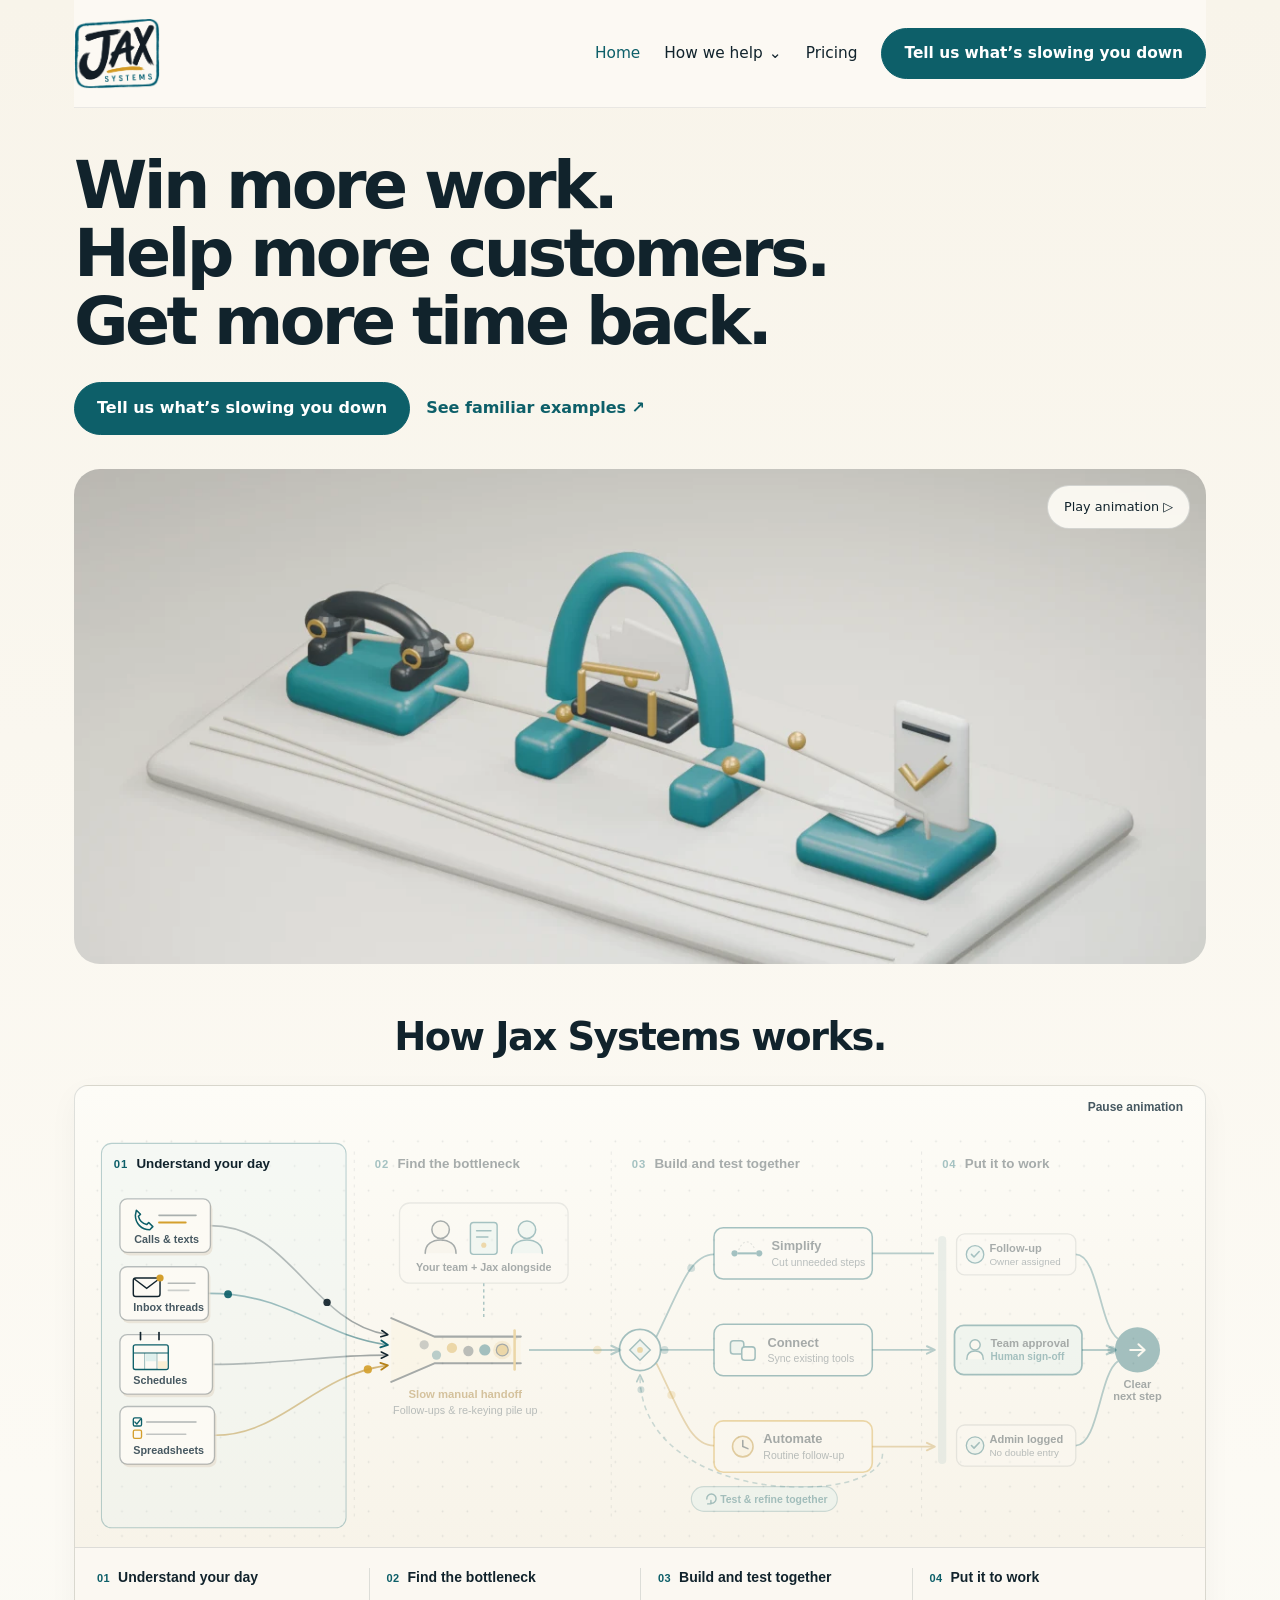
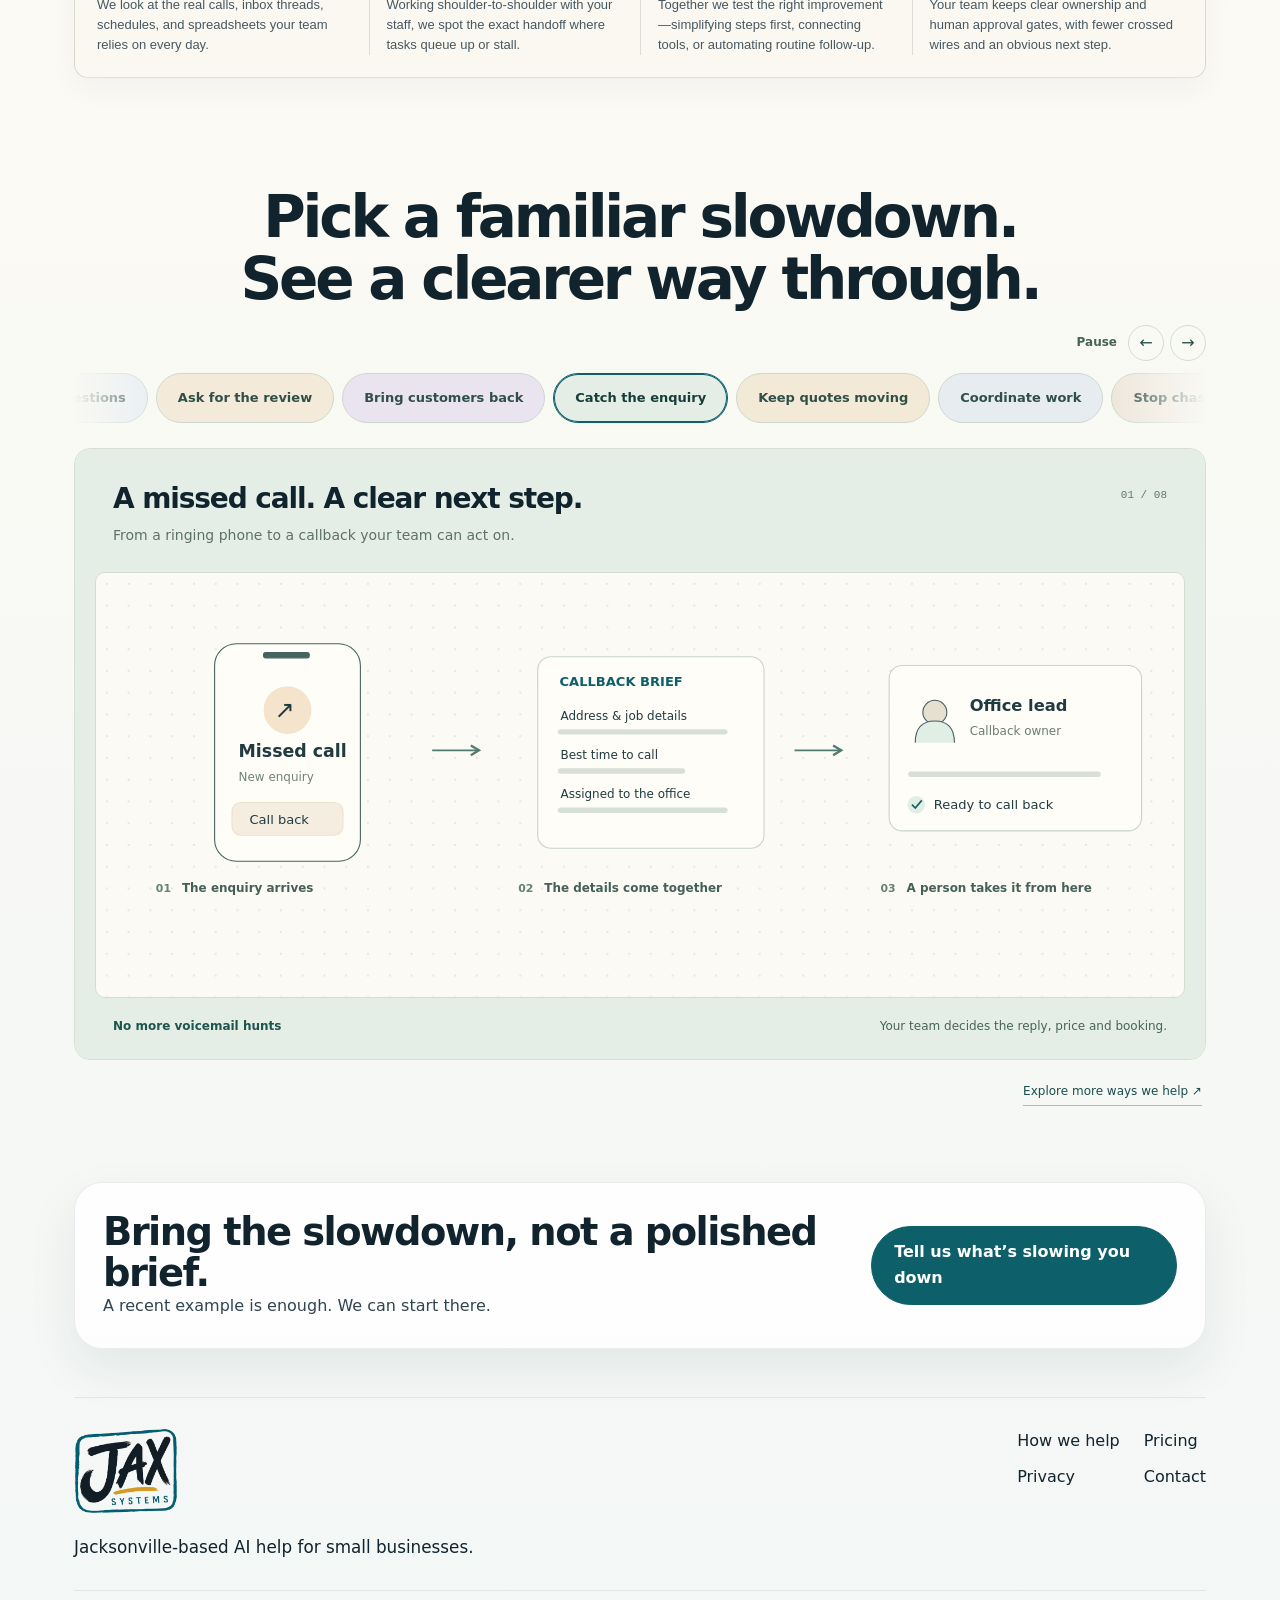
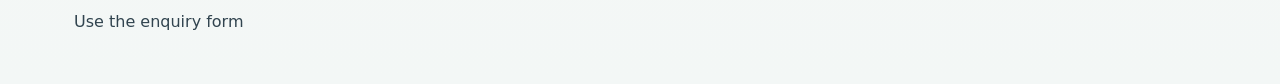
==== public/index.html @ 29cb9920 "Publish approved refinements and remove About page" ====
<!doctype html>
    <html lang="en">
    <head>
      <meta charset="utf-8">
      <meta name="viewport" content="width=device-width, initial-scale=1">
      <title>Jacksonville AI help for small businesses · Jax Systems</title>
      <meta name="description" content="Jacksonville-based AI help for small businesses. Jax Systems helps small-business owners turn missed calls, slow follow-up and repeated admin into calmer, clearer workflows.">
      <meta name="theme-color" content="#0d5f69">
      <meta name="robots" content="index,follow,max-image-preview:large">
      <link rel="canonical" href="https://jaxsystems.ai/">
      <link rel="stylesheet" href="site.css?v=9e94241748b2">
      <link rel="stylesheet" href="workshop.css?v=9fbd590884d9">
      <script src="site.js?v=b626d2a4b3db" defer></script>
      <script src="workshop.js?v=8782c092cd46" defer></script>
      <script type="application/ld+json">{
  "@context": "https://schema.org",
  "@type": "Organization",
  "name": "Jax Systems",
  "url": "https://jaxsystems.ai",
  "description": "Jacksonville-based AI help for small businesses.",
  "areaServed": [
    "Jacksonville",
    "Northeast Florida"
  ]
}</script>
      <script type="application/ld+json">{
  "@context": "https://schema.org",
  "@type": "WebSite",
  "name": "Jax Systems",
  "url": "https://jaxsystems.ai",
  "inLanguage": "en-US",
  "description": "Jacksonville-based AI help for small businesses."
}</script>
      <script type="application/ld+json">{
  "@context": "https://schema.org",
  "@type": "Service",
  "name": "AI workflow setup for small businesses",
  "provider": {
    "@type": "Organization",
    "name": "Jax Systems"
  },
  "serviceType": "Small-business AI workflow design and implementation",
  "areaServed": [
    "Jacksonville",
    "Northeast Florida"
  ],
  "audience": {
    "@type": "Audience",
    "audienceType": "Small-business owners"
  },
  "description": "Jacksonville-based AI help for small businesses, focused on clearer handoffs, faster follow-up, and useful time savings."
}</script>

          <link rel="stylesheet" href="how-we-help.css?v=1d0e1a8d6a10">
      <link rel="stylesheet" href="workflow-visual-6428c1f98a21.css">
      <script src="how-we-help.js?v=cd4df3d45bb0" defer></script>
      <script src="workflow-visual-7ba2a9654c72.js" defer></script>
</head>
    <body class="home-page">
      <a class="skip-link" href="#main">Skip to content</a>
      <div class="site-shell">
        <header class="site-header">

<a class="wordmark" href="index.html" aria-label="Jax Systems home">
  <img class="brand-logo" src="jax-local-makers.webp" alt="Jax Systems" width="746" height="620">
</a>
          <button class="menu-toggle" type="button" aria-expanded="false" aria-controls="site-nav">Menu</button>
          <nav class="site-nav" id="site-nav" aria-label="Main navigation">
            <a href="index.html" aria-current="page">Home</a>
<a data-help-link href="how-we-help.html">How we help</a>
<a href="pricing.html">Pricing</a>

<a class="pill" href="contact.html#contact-form">Tell us what’s slowing you down</a>
          </nav>
        </header>
        <main id="main">

<section class="workshop-hero">
  <div class="workshop-intro">
    <div class="hero-copy">

      <h1 aria-label="Win more work. Help more customers. Get more time back."><span>Win more work.</span> <span>Help more customers.</span> <span>Get more time back.</span></h1>
      <div class="hero-actions">
        <a class="pill" href="contact.html#contact-form">Tell us what’s slowing you down</a>
        <a class="text-link" href="#examples">See familiar examples ↗</a>
      </div>
    </div>
  </div>
  <div class="film-frame">
    <video muted loop playsinline preload="metadata" poster="poster.webp" aria-label="An illustration of an enquiry becoming an organized handoff for human review">
      <source src="hero.mp4" type="video/mp4">
    </video>
    <button class="motion-button" data-motion type="button" aria-pressed="false" aria-label="Play animation">Play animation ▷</button>
  </div>
</section>

<section class="section" aria-labelledby="workflow-heading">
<div class="stack-md section-heading"><h2 id="workflow-heading" style="text-align: center">How Jax Systems works.</h2></div>
<div class="workflow-frame" id="workflow-frame" data-paused="false">
        <div class="workflow-motion-bar">
          <button type="button" id="workflow-motion-toggle" class="workflow-motion-toggle" aria-label="Pause workflow animation" hidden>Pause animation</button>
        </div>
        <div class="diagram-viewport" id="diagram-viewport" data-phase="all">

          <!-- Accessible Textual Alternative -->
          <div class="sr-only">
            <h2>Four-phase operational workflow diagram</h2>
            <ol>
              <li>Understand your day: Calls, inbox messages, schedules, and spreadsheets feed into the handoff.</li>
              <li>Find the bottleneck: Streams converge into a visible backed-up queue while your team and Jax review the pinch point side by side.</li>
              <li>Build and test together: A branching decision selects the right practical fix—Simplify steps, Connect tools, or Automate routine follow-up—with a joint test-and-refine feedback loop.</li>
              <li>Put it to work: Clean parallel lanes with task-owner checkmarks and a human team approval gate lead to a clear next step.</li>
            </ol>
          </div>

          <!-- DESKTOP LEFT-TO-RIGHT CONNECTED WORKFLOW (viewBox 1080 x 404) -->
          <svg class="flow-svg flow-svg--desktop" id="svg-desktop" viewBox="0 0 1080 404" role="img" aria-label="Connected workflow diagram from Understand your day, to Find the bottleneck, Build and test together, and Put it to work">
            <defs>
              <pattern id="arch-grid" width="24" height="24" patternUnits="userSpaceOnUse">
                <circle cx="12" cy="12" r="0.85" fill="#11232c" fill-opacity="0.11"/>
              </pattern>
              <marker id="arrow-ink" viewBox="0 0 10 10" refX="7.5" refY="5" markerWidth="6" markerHeight="6" orient="auto">
                <path d="M 1.5 1.8 L 8.2 5 L 1.5 8.2" fill="none" stroke="#11232c" stroke-width="1.6" stroke-linecap="round" stroke-linejoin="round"/>
              </marker>
              <marker id="arrow-teal" viewBox="0 0 10 10" refX="7.5" refY="5" markerWidth="6.5" markerHeight="6.5" orient="auto">
                <path d="M 1.5 1.8 L 8.2 5 L 1.5 8.2" fill="none" stroke="#0d5f69" stroke-width="1.7" stroke-linecap="round" stroke-linejoin="round"/>
              </marker>
              <marker id="arrow-gold" viewBox="0 0 10 10" refX="7.5" refY="5" markerWidth="6.5" markerHeight="6.5" orient="auto">
                <path d="M 1.5 1.8 L 8.2 5 L 1.5 8.2" fill="none" stroke="#b68218" stroke-width="1.7" stroke-linecap="round" stroke-linejoin="round"/>
              </marker>
            </defs>

            <!-- Subtle Architectural Grid Backdrop -->
            <rect x="8" y="6" width="1064" height="392" rx="10" fill="url(#arch-grid)"/>

            <!-- Subtle Phase Column Dividers -->
            <g stroke="#11232c" stroke-opacity="0.08" stroke-width="1" stroke-dasharray="3 5">
              <line x1="262" y1="22" x2="262" y2="382"/>
              <line x1="512" y1="22" x2="512" y2="382"/>
              <line x1="814" y1="22" x2="814" y2="382"/>
            </g>

            <!-- CONNECTING PATHWAYS -->
            <!-- Inputs enter the bottleneck on four ordered, non-crossing paths. -->
            <g class="flow-connector" data-conn="1" fill="none">
              <path id="d-p1a" d="M 122 94 C 200 94, 220 188, 294 200" stroke="#11232c" stroke-opacity="0.38" stroke-width="1.6" marker-end="url(#arrow-ink)"/>
              <path id="d-p1b" d="M 120 160 C 200 160, 225 200, 294 210" stroke="#0d5f69" stroke-opacity="0.5" stroke-width="1.6" marker-end="url(#arrow-teal)"/>
              <path id="d-p1c" d="M 124 229 C 195 229, 230 220, 294 220" stroke="#11232c" stroke-opacity="0.38" stroke-width="1.6" marker-end="url(#arrow-ink)"/>
              <path id="d-p1d" d="M 126 298 C 192 298, 222 240, 294 230" stroke="#b68218" stroke-opacity="0.55" stroke-width="1.6" marker-end="url(#arrow-gold)"/>
            </g>

            <!-- Stage 2 -> 3 Bottleneck Exit to Decision Hub -->
            <g class="flow-connector" data-conn="2" fill="none">
              <path id="d-p2" d="M 432 215 L 520 215" stroke="#0d5f69" stroke-width="2" marker-end="url(#arrow-teal)"/>
            </g>

            <!-- Stage 3 Branching Paths + Iterative Test Loop -->
            <g class="flow-connector" data-conn="3" fill="none">
              <path id="d-p3a" d="M 556 202 C 578 158, 588 122, 612 122" stroke="#0d5f69" stroke-width="1.75"/>
              <path id="d-p3b" d="M 560 215 L 612 215" stroke="#0d5f69" stroke-width="1.75"/>
              <path id="d-p3c" d="M 556 228 C 578 272, 588 308, 612 308" stroke="#b68218" stroke-width="1.75"/>
              <path d="M 766 121 L 826 121 M 766 215 L 826 215" stroke="#0d5f69" stroke-width="1.75" marker-end="url(#arrow-teal)"/>
              <path d="M 766 309 L 826 309" stroke="#b68218" stroke-width="1.75" marker-end="url(#arrow-gold)"/>
              <!-- Iterative joint testing loop -->
              <path id="d-ploop" d="M 776 316 C 776 368, 540 368, 540 240" stroke="#0d5f69" stroke-opacity="0.72" stroke-width="1.5" stroke-dasharray="5 4" marker-end="url(#arrow-teal)"/>
            </g>

            <!-- Stage 4 Organized Non-Crossing Parallel Lanes to Clear Next Step -->
            <g class="flow-connector" data-conn="4" fill="none">
              <path id="d-p4a" d="M 964 122 C 986 122, 987 192, 1005 204" stroke="#0d5f69" stroke-width="1.75"/>
              <path id="d-p4b" d="M 970 215 L 1002 215" stroke="#0d5f69" stroke-width="2" marker-end="url(#arrow-teal)"/>
              <path id="d-p4c" d="M 964 308 C 986 308, 987 238, 1005 226" stroke="#0d5f69" stroke-width="1.75"/>
            </g>

            <!-- PHASE 1: UNDERSTAND YOUR DAY -->
            <g class="flow-stage" data-stage="1">
              <rect class="stage-halo" x="16" y="14" width="238" height="374" rx="10" fill="#dff0ed" fill-opacity="0.26" stroke="#0d5f69" stroke-opacity="0.28" stroke-width="1"/>
              <!-- Column Header -->
              <text x="28" y="38" font-size="11" font-weight="700" fill="#0d5f69" letter-spacing="0.08em">01</text>
              <text x="50" y="38" font-size="13" font-weight="650" fill="#11232c">Understand your day</text>

              <!-- Artifact 1: Phone / Missed Calls -->
              <g transform="translate(34, 68)">
                <rect x="2" y="3" width="88" height="52" rx="7" fill="#e7dfd0" opacity="0.7"/>
                <rect x="0" y="0" width="88" height="52" rx="7" fill="#fcfaf4" stroke="#11232c" stroke-opacity="0.28" stroke-width="1.3"/>
                <!-- Handset mark -->
                <path d="M 15 16 C 15 24, 21 30, 29 30 L 32 27 L 28 23 L 26 25 C 22 24, 19 21, 18 17 L 20 15 L 16 11 Z" fill="none" stroke="#0d5f69" stroke-width="1.5" stroke-linejoin="round"/>
                <line x1="38" y1="16" x2="74" y2="16" stroke="#11232c" stroke-opacity="0.35" stroke-width="1.6" stroke-linecap="round"/>
                <line x1="38" y1="23" x2="64" y2="23" stroke="#d49f2d" stroke-width="1.8" stroke-linecap="round"/>
                <text x="14" y="43" font-size="10.5" font-weight="600" fill="#465861">Calls &amp; texts</text>
              </g>

              <!-- Artifact 2: Mail / Inbox -->
              <g transform="translate(34, 134)">
                <rect x="2" y="3" width="86" height="52" rx="7" fill="#e7dfd0" opacity="0.7"/>
                <rect x="0" y="0" width="86" height="52" rx="7" fill="#fcfaf4" stroke="#11232c" stroke-opacity="0.28" stroke-width="1.3"/>
                <rect x="13" y="11" width="26" height="18" rx="2.5" fill="none" stroke="#11232c" stroke-width="1.4"/>
                <path d="M 14 12 L 26 21 L 38 12" fill="none" stroke="#11232c" stroke-width="1.3"/>
                <circle cx="39" cy="11" r="3.5" fill="#d49f2d"/>
                <line x1="47" y1="16" x2="73" y2="16" stroke="#11232c" stroke-opacity="0.3" stroke-width="1.5" stroke-linecap="round"/>
                <line x1="47" y1="23" x2="67" y2="23" stroke="#11232c" stroke-opacity="0.2" stroke-width="1.5" stroke-linecap="round"/>
                <text x="13" y="43" font-size="10.5" font-weight="600" fill="#465861">Inbox threads</text>
              </g>

              <!-- Artifact 3: Calendar Cells -->
              <g transform="translate(34, 200)">
                <rect x="2" y="3" width="90" height="58" rx="7" fill="#e7dfd0" opacity="0.7"/>
                <rect x="0" y="0" width="90" height="58" rx="7" fill="#fcfaf4" stroke="#11232c" stroke-opacity="0.28" stroke-width="1.3"/>
                <line x1="20" y1="-2" x2="20" y2="5" stroke="#11232c" stroke-width="1.6" stroke-linecap="round"/>
                <line x1="38" y1="-2" x2="38" y2="5" stroke="#11232c" stroke-width="1.6" stroke-linecap="round"/>
                <rect x="13" y="10" width="34" height="24" rx="2" fill="none" stroke="#0d5f69" stroke-width="1.3"/>
                <line x1="13" y1="18" x2="47" y2="18" stroke="#0d5f69" stroke-width="1"/>
                <line x1="24" y1="18" x2="24" y2="34" stroke="#0d5f69" stroke-opacity="0.4" stroke-width="1"/>
                <line x1="36" y1="18" x2="36" y2="34" stroke="#0d5f69" stroke-opacity="0.4" stroke-width="1"/>
                <rect x="25" y="19" width="10" height="7" fill="#dff0ed"/>
                <rect x="37" y="26" width="9" height="7" fill="#faefd4"/>
                <text x="13" y="48" font-size="10.5" font-weight="600" fill="#465861">Schedules</text>
              </g>

              <!-- Artifact 4: File / Checkboxes -->
              <g transform="translate(34, 270)">
                <rect x="2" y="3" width="92" height="56" rx="7" fill="#e7dfd0" opacity="0.7"/>
                <rect x="0" y="0" width="92" height="56" rx="7" fill="#fcfaf4" stroke="#11232c" stroke-opacity="0.28" stroke-width="1.3"/>
                <rect x="13" y="11" width="8" height="8" rx="1.5" fill="none" stroke="#0d5f69" stroke-width="1.3"/>
                <path d="M 14.5 15 L 16.5 17 L 20 12.5" fill="none" stroke="#0d5f69" stroke-width="1.3" stroke-linecap="round"/>
                <line x1="26" y1="15" x2="74" y2="15" stroke="#11232c" stroke-opacity="0.32" stroke-width="1.5" stroke-linecap="round"/>
                <rect x="13" y="23" width="8" height="8" rx="1.5" fill="none" stroke="#d49f2d" stroke-width="1.3"/>
                <line x1="26" y1="27" x2="64" y2="27" stroke="#11232c" stroke-opacity="0.25" stroke-width="1.5" stroke-linecap="round"/>
                <text x="13" y="46" font-size="10.5" font-weight="600" fill="#465861">Spreadsheets</text>
              </g>
            </g>

            <!-- PHASE 2: FIND THE BOTTLENECK -->
            <g class="flow-stage" data-stage="2">
              <rect class="stage-halo" x="270" y="14" width="234" height="374" rx="10" fill="#faefd4" fill-opacity="0.35" stroke="#d49f2d" stroke-opacity="0.42" stroke-width="1"/>
              <text x="282" y="38" font-size="11" font-weight="700" fill="#0d5f69" letter-spacing="0.08em">02</text>
              <text x="304" y="38" font-size="13" font-weight="650" fill="#11232c">Find the bottleneck</text>

              <!-- Collaborative Observation Vignette: Your team + Jax -->
              <g transform="translate(306, 72)">
                <rect x="0" y="0" width="164" height="78" rx="10" fill="#fcfaf4" stroke="#11232c" stroke-opacity="0.22" stroke-width="1.3"/>
                <!-- Person 1: Team member (ink) -->
                <circle cx="40" cy="26" r="8.5" fill="#f4efe4" stroke="#11232c" stroke-width="1.5"/>
                <path d="M 25 49 C 25 40, 32 36, 40 36 C 48 36, 55 40, 55 49" fill="#f4efe4" stroke="#11232c" stroke-width="1.5" stroke-linecap="round"/>
                <!-- Shared Clipboard / Map in middle -->
                <rect x="69" y="19" width="26" height="31" rx="3" fill="#dff0ed" stroke="#0d5f69" stroke-width="1.4"/>
                <line x1="75" y1="27" x2="89" y2="27" stroke="#0d5f69" stroke-width="1.4" stroke-linecap="round"/>
                <line x1="75" y1="33" x2="86" y2="33" stroke="#0d5f69" stroke-width="1.4" stroke-linecap="round"/>
                <circle cx="82" cy="41" r="2.5" fill="#d49f2d"/>
                <!-- Person 2: Jax partner (teal) -->
                <circle cx="124" cy="26" r="8.5" fill="#dff0ed" stroke="#0d5f69" stroke-width="1.5"/>
                <path d="M 109 49 C 109 40, 116 36, 124 36 C 132 36, 139 40, 139 49" fill="#dff0ed" stroke="#0d5f69" stroke-width="1.5" stroke-linecap="round"/>
                <text x="82" y="66" text-anchor="middle" font-size="10.5" font-weight="650" fill="#11232c">Your team + Jax alongside</text>
              </g>
              <!-- Sightline pointing down to the bottleneck -->
              <line x1="388" y1="150" x2="388" y2="184" stroke="#0d5f69" stroke-width="1.3" stroke-dasharray="3 3"/>

              <!-- Narrow Bottleneck Pinch Funnel + Queued Dots -->
              <g transform="translate(296, 178)">
                <path d="M 2 6 L 44 24 L 128 24 L 128 50 L 44 50 L 2 68 Z" fill="#faefd4" fill-opacity="0.78"/>
                <path d="M 2 6 L 44 24 L 128 24" fill="none" stroke="#11232c" stroke-width="2" stroke-linecap="round" stroke-linejoin="round"/>
                <path d="M 2 68 L 44 50 L 128 50" fill="none" stroke="#11232c" stroke-width="2" stroke-linecap="round" stroke-linejoin="round"/>
                <!-- Narrow Gateposts -->
                <line x1="122" y1="18" x2="122" y2="56" stroke="#d49f2d" stroke-width="2.5" stroke-linecap="round"/>
                <!-- Backed-up Queue Dots -->
                <circle cx="34" cy="32" r="4.5" fill="#11232c" fill-opacity="0.55"/>
                <circle cx="46" cy="42" r="4.5" fill="#0d5f69" fill-opacity="0.75"/>
                <circle cx="61" cy="35" r="5" fill="#d49f2d"/>
                <circle cx="77" cy="38" r="5" fill="#11232c" fill-opacity="0.75"/>
                <circle cx="93" cy="37" r="5.5" fill="#0d5f69"/>
                <circle class="bottleneck-pulse" cx="110" cy="37" r="9" fill="#d49f2d" opacity="0.35"/>
                <circle cx="110" cy="37" r="5.8" fill="#d49f2d" stroke="#11232c" stroke-width="1.2"/>
                <text x="74" y="84" text-anchor="middle" font-size="11" font-weight="650" fill="#946610">Slow manual handoff</text>
                <text x="74" y="99" text-anchor="middle" font-size="10.5" fill="#465861">Follow-ups &amp; re-keying pile up</text>
              </g>
            </g>

            <!-- PHASE 3: BUILD AND TEST TOGETHER -->
            <g class="flow-stage" data-stage="3">
              <rect class="stage-halo" x="520" y="14" width="286" height="374" rx="10" fill="#dff0ed" fill-opacity="0.28" stroke="#0d5f69" stroke-opacity="0.3" stroke-width="1"/>
              <text x="532" y="38" font-size="11" font-weight="700" fill="#0d5f69" letter-spacing="0.08em">03</text>
              <text x="554" y="38" font-size="13" font-weight="650" fill="#11232c">Build and test together</text>

              <!-- Decision Diamond Hub -->
              <g transform="translate(540, 215)">
                <circle cx="0" cy="0" r="20" fill="#fcfaf4" stroke="#0d5f69" stroke-width="1.7"/>
                <polygon points="0,-10 10,0 0,10 -10,0" fill="#dff0ed" stroke="#0d5f69" stroke-width="1.4"/>
                <circle cx="0" cy="0" r="2.8" fill="#d49f2d"/>
              </g>

              <!-- Branch 1: Simplify -->
              <g transform="translate(612, 96)">
                <rect x="0" y="0" width="154" height="50" rx="9" fill="#fcfaf4" stroke="#0d5f69" stroke-width="1.5"/>
                <!-- Icon: Direct simplified line bypassing old loop -->
                <circle cx="20" cy="25" r="3" fill="#0d5f69"/>
                <line x1="23" y1="25" x2="41" y2="25" stroke="#0d5f69" stroke-width="2"/>
                <path d="M 24 22 C 28 11, 36 11, 40 22" fill="none" stroke="#11232c" stroke-opacity="0.28" stroke-width="1.2" stroke-dasharray="2 2"/>
                <circle cx="44" cy="25" r="3" fill="#0d5f69"/>
                <text x="56" y="22" font-size="12.5" font-weight="700" fill="#11232c">Simplify</text>
                <text x="56" y="37" font-size="10.2" fill="#465861">Cut unneeded steps</text>
              </g>

              <!-- Branch 2: Connect -->
              <g transform="translate(612, 190)">
                <rect x="0" y="0" width="154" height="50" rx="9" fill="#fcfaf4" stroke="#0d5f69" stroke-width="1.5"/>
                <!-- Icon: Two linked squares -->
                <rect x="16" y="16" width="13" height="13" rx="3" fill="#dff0ed" stroke="#0d5f69" stroke-width="1.5"/>
                <rect x="27" y="22" width="13" height="13" rx="3" fill="#fcfaf4" stroke="#0d5f69" stroke-width="1.5"/>
                <text x="52" y="22" font-size="12.5" font-weight="700" fill="#11232c">Connect</text>
                <text x="52" y="37" font-size="10.2" fill="#465861">Sync existing tools</text>
              </g>

              <!-- Branch 3: Automate -->
              <g transform="translate(612, 284)">
                <rect x="0" y="0" width="154" height="50" rx="9" fill="#fcfaf4" stroke="#d49f2d" stroke-width="1.6"/>
                <!-- Icon: Scheduled clock + spark trigger -->
                <circle cx="28" cy="25" r="10" fill="#faefd4" stroke="#b68218" stroke-width="1.5"/>
                <path d="M 28 19 L 28 25 L 33 27" fill="none" stroke="#11232c" stroke-width="1.5" stroke-linecap="round"/>
                <text x="48" y="22" font-size="12.5" font-weight="700" fill="#11232c">Automate</text>
                <text x="48" y="37" font-size="10.2" fill="#465861">Routine follow-up</text>
              </g>

              <!-- Joint Testing Loop Badge -->
              <g transform="translate(590, 348)">
                <rect x="0" y="0" width="142" height="24" rx="12" fill="#dff0ed" stroke="#0d5f69" stroke-opacity="0.5" stroke-width="1.1"/>
                <path d="M 15 12 A 4.5 4.5 0 1 1 19 16.2" fill="none" stroke="#0d5f69" stroke-width="1.4" stroke-linecap="round"/>
                <polyline points="19,13.5 19,16.8 15.8,16.8" fill="none" stroke="#0d5f69" stroke-width="1.3" stroke-linecap="round" stroke-linejoin="round"/>
                <text x="28" y="15.5" font-size="10.2" font-weight="650" fill="#0d5f69">Test &amp; refine together</text>
              </g>
            </g>

            <!-- PHASE 4: PUT IT TO WORK -->
            <g class="flow-stage" data-stage="4">
              <rect class="stage-halo" x="822" y="14" width="244" height="374" rx="10" fill="#dff0ed" fill-opacity="0.3" stroke="#0d5f69" stroke-opacity="0.32" stroke-width="1"/>
              <text x="834" y="38" font-size="11" font-weight="700" fill="#0d5f69" letter-spacing="0.08em">04</text>
              <text x="856" y="38" font-size="13" font-weight="650" fill="#11232c">Put it to work</text>

              <!-- Clean Alignment Manifold Bar -->
              <rect x="830" y="104" width="8" height="222" rx="4" fill="#0d5f69" fill-opacity="0.2"/>

              <!-- Top Clean Lane: Task Owner Checkmark -->
              <g transform="translate(848, 102)">
                <rect x="0" y="0" width="116" height="40" rx="8" fill="#fcfaf4" stroke="#11232c" stroke-opacity="0.24" stroke-width="1.3"/>
                <circle cx="18" cy="20" r="8.5" fill="#dff0ed" stroke="#0d5f69" stroke-width="1.3"/>
                <path d="M 14.5 20 L 17 22.5 L 22 17.2" fill="none" stroke="#0d5f69" stroke-width="1.5" stroke-linecap="round" stroke-linejoin="round"/>
                <text x="32" y="18" font-size="10.8" font-weight="650" fill="#11232c">Follow-up</text>
                <text x="32" y="30" font-size="9.6" fill="#465861">Owner assigned</text>
              </g>

              <!-- Center Clean Lane: Human Approval Gate -->
              <g transform="translate(846, 191)">
                <rect x="0" y="0" width="124" height="48" rx="9" fill="#dff0ed" stroke="#0d5f69" stroke-width="1.7"/>
                <!-- Person + check badge -->
                <circle cx="20" cy="19" r="5" fill="#fcfaf4" stroke="#0d5f69" stroke-width="1.4"/>
                <path d="M 12 33 C 12 27.5, 15.5 25, 20 25 C 24.5 25, 28 27.5, 28 33" fill="#fcfaf4" stroke="#0d5f69" stroke-width="1.4" stroke-linecap="round"/>
                <text x="35" y="21" font-size="11" font-weight="700" fill="#11232c">Team approval</text>
                <text x="35" y="34" font-size="9.8" font-weight="550" fill="#0d5f69">Human sign-off</text>
              </g>

              <!-- Bottom Clean Lane: Admin Checkmark -->
              <g transform="translate(848, 288)">
                <rect x="0" y="0" width="116" height="40" rx="8" fill="#fcfaf4" stroke="#11232c" stroke-opacity="0.24" stroke-width="1.3"/>
                <circle cx="18" cy="20" r="8.5" fill="#dff0ed" stroke="#0d5f69" stroke-width="1.3"/>
                <path d="M 14.5 20 L 17 22.5 L 22 17.2" fill="none" stroke="#0d5f69" stroke-width="1.5" stroke-linecap="round" stroke-linejoin="round"/>
                <text x="32" y="18" font-size="10.8" font-weight="650" fill="#11232c">Admin logged</text>
                <text x="32" y="30" font-size="9.6" fill="#465861">No double entry</text>
              </g>

              <!-- Clear Next Step Terminal Node -->
              <g transform="translate(1024, 215)">
                <circle cx="0" cy="0" r="22" fill="#0d5f69"/>
                <path d="M -7 0 L 6 0 M 1 -5.5 L 7 0 L 1 5.5" fill="none" stroke="#fcfaf4" stroke-width="2" stroke-linecap="round" stroke-linejoin="round"/>
                <text x="0" y="37" text-anchor="middle" font-size="10.8" font-weight="700" fill="#11232c">Clear</text>
                <text x="0" y="49" text-anchor="middle" font-size="10.8" font-weight="700" fill="#11232c">next step</text>
              </g>
            </g>

            <!-- Animated Signal Dots Layer (driven smoothly in JS along SVG paths) -->
            <g id="desktop-signals" pointer-events="none">
              <circle data-track="d-p1a" data-stage-ref="1" data-offset="0.12" r="3.6" fill="#11232c"/>
              <circle data-track="d-p1b" data-stage-ref="1" data-offset="0.55" r="3.8" fill="#0d5f69"/>
              <circle data-track="d-p1d" data-stage-ref="1" data-offset="0.34" r="4" fill="#d49f2d"/>
              <circle data-track="d-p2" data-stage-ref="2" data-offset="0.2" r="4.2" fill="#d49f2d"/>
              <circle data-track="d-p3a" data-stage-ref="3" data-offset="0.18" r="3.8" fill="#0d5f69"/>
              <circle data-track="d-p3b" data-stage-ref="3" data-offset="0.52" r="3.8" fill="#0d5f69"/>
              <circle data-track="d-p3c" data-stage-ref="3" data-offset="0.78" r="4" fill="#d49f2d"/>
              <circle data-track="d-ploop" data-stage-ref="3" data-offset="0.4" r="3.4" fill="#0d5f69"/>
              <circle data-track="d-p4b" data-stage-ref="4" data-offset="0.35" r="4.2" fill="#0d5f69"/>
            </g>
          </svg>

          <!-- MOBILE TOP-TO-BOTTOM REFLOWED WORKFLOW (viewBox 344 x 760) -->
          <svg class="flow-svg flow-svg--mobile" id="svg-mobile" viewBox="0 0 344 760" role="img" aria-label="Vertical connected workflow from Understand your day, Find the bottleneck, Build and test together, to Put it to work">
            <defs>
              <pattern id="arch-grid-m" width="22" height="22" patternUnits="userSpaceOnUse">
                <circle cx="11" cy="11" r="0.85" fill="#11232c" fill-opacity="0.1"/>
              </pattern>
              <marker id="m-arrow-teal" viewBox="0 0 10 10" refX="7.5" refY="5" markerWidth="6" markerHeight="6" orient="auto">
                <path d="M 1.5 1.8 L 8.2 5 L 1.5 8.2" fill="none" stroke="#0d5f69" stroke-width="1.7" stroke-linecap="round" stroke-linejoin="round"/>
              </marker>
              <marker id="m-arrow-gold" viewBox="0 0 10 10" refX="7.5" refY="5" markerWidth="6" markerHeight="6" orient="auto">
                <path d="M 1.5 1.8 L 8.2 5 L 1.5 8.2" fill="none" stroke="#b68218" stroke-width="1.7" stroke-linecap="round" stroke-linejoin="round"/>
              </marker>
            </defs>

            <rect x="4" y="4" width="336" height="752" rx="10" fill="url(#arch-grid-m)"/>

            <!-- Mobile Connectors -->
            <g class="flow-connector" data-conn="1" fill="none">
              <path id="m-p1a" d="M 54 122 C 54 148, 140 155, 172 165" stroke="#11232c" stroke-opacity="0.38" stroke-width="1.5"/>
              <path id="m-p1b" d="M 134 122 C 134 148, 155 150, 172 165" stroke="#0d5f69" stroke-opacity="0.5" stroke-width="1.5"/>
              <path id="m-p1c" d="M 212 122 C 212 148, 189 150, 172 165" stroke="#11232c" stroke-opacity="0.38" stroke-width="1.5"/>
              <path id="m-p1d" d="M 290 122 C 290 148, 204 155, 172 165" stroke="#b68218" stroke-opacity="0.55" stroke-width="1.5"/>
              <path d="M 172 165 L 172 204" stroke="#0d5f69" stroke-opacity="0.6" stroke-width="1.6"/>
            </g>
            <g class="flow-connector" data-conn="2" fill="none">
              <path id="m-p2" d="M 172 326 L 172 342 C 172 352, 220 342, 220 356 L 220 381 C 220 391, 204 396, 187 396" stroke="#0d5f69" stroke-width="2" marker-end="url(#m-arrow-teal)"/>
            </g>
            <g class="flow-connector" data-conn="3" fill="none">
              <path id="m-p3a" d="M 158 398 C 110 398, 62 414, 62 444" stroke="#0d5f69" stroke-width="1.6"/>
              <path id="m-p3b" d="M 172 412 L 172 444" stroke="#0d5f69" stroke-width="1.6"/>
              <path id="m-p3c" d="M 186 398 C 234 398, 282 414, 282 444" stroke="#b68218" stroke-width="1.6"/>
              <path d="M 62 508 L 62 550 M 62 586 L 62 594" stroke="#0d5f69" stroke-width="1.6"/>
              <path d="M 172 508 L 172 513 C 172 518, 110 510, 110 517 L 110 548 C 110 555, 172 552, 172 562 L 172 590" stroke="#0d5f69" stroke-width="1.6"/>
              <path d="M 282 508 L 282 594" stroke="#b68218" stroke-width="1.6"/>
              <path id="m-ploop" d="M 296 516 C 330 516, 330 392, 192 392" stroke="#0d5f69" stroke-opacity="0.7" stroke-width="1.4" stroke-dasharray="4 4" marker-end="url(#m-arrow-teal)"/>
            </g>
            <g class="flow-connector" data-conn="4" fill="none">
              <path id="m-p4a" d="M 62 638 C 62 676, 148 676, 166 700" stroke="#0d5f69" stroke-width="1.6"/>
              <path id="m-p4b" d="M 172 648 L 172 696" stroke="#0d5f69" stroke-width="1.9" marker-end="url(#m-arrow-teal)"/>
              <path id="m-p4c" d="M 282 638 C 282 676, 196 676, 178 700" stroke="#0d5f69" stroke-width="1.6"/>
            </g>

            <!-- Mobile Stage 1 -->
            <g class="flow-stage" data-stage="1">
              <rect class="stage-halo" x="10" y="12" width="324" height="154" rx="9" fill="#dff0ed" fill-opacity="0.28" stroke="#0d5f69" stroke-opacity="0.3"/>
              <text x="20" y="32" font-size="11" font-weight="700" fill="#0d5f69">01</text>
              <text x="40" y="32" font-size="13" font-weight="650" fill="#11232c">Understand your day</text>
              <!-- 4 mini marks -->
              <g transform="translate(18, 52)">
                <rect width="72" height="68" rx="7" fill="#fcfaf4" stroke="#11232c" stroke-opacity="0.26" stroke-width="1.2"/>
                <path d="M 27 18 C 27 26, 33 32, 41 32 L 44 29 L 40 25 L 38 27 C 34 26, 31 23, 30 19 L 32 17 L 28 13 Z" fill="none" stroke="#0d5f69" stroke-width="1.5"/>
                <text x="36" y="54" text-anchor="middle" font-size="10.5" font-weight="600" fill="#465861">Calls</text>
              </g>
              <g transform="translate(98, 52)">
                <rect width="72" height="68" rx="7" fill="#fcfaf4" stroke="#11232c" stroke-opacity="0.26" stroke-width="1.2"/>
                <rect x="22" y="16" width="28" height="19" rx="2.5" fill="none" stroke="#11232c" stroke-width="1.4"/>
                <path d="M 23 17 L 36 27 L 49 17" fill="none" stroke="#11232c" stroke-width="1.3"/>
                <circle cx="50" cy="16" r="3.5" fill="#d49f2d"/>
                <text x="36" y="54" text-anchor="middle" font-size="10.5" font-weight="600" fill="#465861">Inbox</text>
              </g>
              <g transform="translate(176, 52)">
                <rect width="72" height="68" rx="7" fill="#fcfaf4" stroke="#11232c" stroke-opacity="0.26" stroke-width="1.2"/>
                <rect x="21" y="15" width="30" height="21" rx="2" fill="none" stroke="#0d5f69" stroke-width="1.4"/>
                <line x1="21" y1="22" x2="51" y2="22" stroke="#0d5f69" stroke-width="1.1"/>
                <rect x="32" y="24" width="8" height="6" fill="#dff0ed"/>
                <text x="36" y="54" text-anchor="middle" font-size="10.5" font-weight="600" fill="#465861">Calendar</text>
              </g>
              <g transform="translate(254, 52)">
                <rect width="72" height="68" rx="7" fill="#fcfaf4" stroke="#11232c" stroke-opacity="0.26" stroke-width="1.2"/>
                <rect x="22" y="15" width="8" height="8" rx="1.5" fill="none" stroke="#0d5f69" stroke-width="1.3"/>
                <line x1="34" y1="19" x2="52" y2="19" stroke="#11232c" stroke-opacity="0.35" stroke-width="1.5"/>
                <rect x="22" y="27" width="8" height="8" rx="1.5" fill="none" stroke="#d49f2d" stroke-width="1.3"/>
                <line x1="34" y1="31" x2="48" y2="31" stroke="#11232c" stroke-opacity="0.3" stroke-width="1.5"/>
                <text x="36" y="54" text-anchor="middle" font-size="10.5" font-weight="600" fill="#465861">Sheets</text>
              </g>
            </g>

            <!-- Mobile Stage 2 -->
            <g class="flow-stage" data-stage="2">
              <rect class="stage-halo" x="10" y="178" width="324" height="164" rx="9" fill="#faefd4" fill-opacity="0.36" stroke="#d49f2d" stroke-opacity="0.42"/>
              <text x="20" y="198" font-size="11" font-weight="700" fill="#0d5f69">02</text>
              <text x="40" y="198" font-size="13" font-weight="650" fill="#11232c">Find the bottleneck</text>
              <!-- Funnel pinch -->
              <path d="M 134 210 L 154 236 L 154 316 L 190 316 L 190 236 L 210 210 Z" fill="#faefd4" fill-opacity="0.85"/>
              <path d="M 134 210 L 154 236 L 154 316" fill="none" stroke="#11232c" stroke-width="1.9" stroke-linecap="round"/>
              <path d="M 210 210 L 190 236 L 190 316" fill="none" stroke="#11232c" stroke-width="1.9" stroke-linecap="round"/>
              <line x1="148" y1="312" x2="196" y2="312" stroke="#d49f2d" stroke-width="2.4" stroke-linecap="round"/>
              <!-- Queued dots -->
              <circle cx="167" cy="246" r="4.5" fill="#11232c" fill-opacity="0.65"/>
              <circle cx="177" cy="260" r="4.8" fill="#0d5f69"/>
              <circle cx="169" cy="276" r="5" fill="#d49f2d"/>
              <circle cx="174" cy="292" r="5.2" fill="#0d5f69"/>
              <circle cx="172" cy="306" r="5.5" fill="#d49f2d" stroke="#11232c" stroke-width="1.2"/>
              <!-- Left Callout: Team + Jax -->
              <g transform="translate(18, 232)">
                <rect width="116" height="66" rx="8" fill="#fcfaf4" stroke="#11232c" stroke-opacity="0.24" stroke-width="1.2"/>
                <circle cx="36" cy="22" r="7" fill="#f4efe4" stroke="#11232c" stroke-width="1.4"/>
                <path d="M 24 40 C 24 33, 29 30, 36 30 C 43 30, 48 33, 48 40" fill="#f4efe4" stroke="#11232c" stroke-width="1.4"/>
                <circle cx="80" cy="22" r="7" fill="#dff0ed" stroke="#0d5f69" stroke-width="1.4"/>
                <path d="M 68 40 C 68 33, 73 30, 80 30 C 87 30, 92 33, 92 40" fill="#dff0ed" stroke="#0d5f69" stroke-width="1.4"/>
                <text x="58" y="56" text-anchor="middle" font-size="9.8" font-weight="650" fill="#11232c">Team + Jax</text>
              </g>
              <text x="264" y="268" text-anchor="middle" font-size="10.5" font-weight="650" fill="#946610">Handoff</text>
              <text x="264" y="282" text-anchor="middle" font-size="10.5" font-weight="650" fill="#946610">backlog</text>
            </g>

            <!-- Mobile Stage 3 -->
            <g class="flow-stage" data-stage="3">
              <rect class="stage-halo" x="10" y="352" width="324" height="198" rx="9" fill="#dff0ed" fill-opacity="0.28" stroke="#0d5f69" stroke-opacity="0.3"/>
              <text x="20" y="372" font-size="11" font-weight="700" fill="#0d5f69">03</text>
              <text x="40" y="372" font-size="13" font-weight="650" fill="#11232c">Build and test together</text>
              <circle cx="172" cy="396" r="15" fill="#fcfaf4" stroke="#0d5f69" stroke-width="1.6"/>
              <polygon points="172,388 180,396 172,404 164,396" fill="#dff0ed" stroke="#0d5f69" stroke-width="1.3"/>
              <!-- 3 Branch Pills -->
              <g transform="translate(16, 444)">
                <rect width="92" height="64" rx="8" fill="#fcfaf4" stroke="#0d5f69" stroke-width="1.4"/>
                <line x1="28" y1="22" x2="64" y2="22" stroke="#0d5f69" stroke-width="2"/>
                <circle cx="28" cy="22" r="3" fill="#0d5f69"/>
                <circle cx="64" cy="22" r="3" fill="#0d5f69"/>
                <text x="46" y="43" text-anchor="middle" font-size="11.5" font-weight="700" fill="#11232c">Simplify</text>
                <text x="46" y="56" text-anchor="middle" font-size="9.5" fill="#465861">Fewer steps</text>
              </g>
              <g transform="translate(126, 444)">
                <rect width="92" height="64" rx="8" fill="#fcfaf4" stroke="#0d5f69" stroke-width="1.4"/>
                <rect x="33" y="13" width="12" height="12" rx="2.5" fill="#dff0ed" stroke="#0d5f69" stroke-width="1.4"/>
                <rect x="43" y="18" width="12" height="12" rx="2.5" fill="#fcfaf4" stroke="#0d5f69" stroke-width="1.4"/>
                <text x="46" y="43" text-anchor="middle" font-size="11.5" font-weight="700" fill="#11232c">Connect</text>
                <text x="46" y="56" text-anchor="middle" font-size="9.5" fill="#465861">Sync tools</text>
              </g>
              <g transform="translate(236, 444)">
                <rect width="92" height="64" rx="8" fill="#fcfaf4" stroke="#d49f2d" stroke-width="1.5"/>
                <circle cx="46" cy="21" r="8.5" fill="#faefd4" stroke="#b68218" stroke-width="1.4"/>
                <path d="M 46 16 L 46 21 L 50 23" fill="none" stroke="#11232c" stroke-width="1.3"/>
                <text x="46" y="43" text-anchor="middle" font-size="11.5" font-weight="700" fill="#11232c">Automate</text>
                <text x="46" y="56" text-anchor="middle" font-size="9.5" fill="#465861">Follow-ups</text>
              </g>
              <rect x="112" y="520" width="120" height="22" rx="11" fill="#dff0ed" stroke="#0d5f69" stroke-opacity="0.45"/>
              <text x="172" y="534.5" text-anchor="middle" font-size="10" font-weight="650" fill="#0d5f69">↻ Test &amp; refine</text>
            </g>

            <!-- Mobile Stage 4 -->
            <g class="flow-stage" data-stage="4">
              <rect class="stage-halo" x="10" y="560" width="324" height="188" rx="9" fill="#dff0ed" fill-opacity="0.3" stroke="#0d5f69" stroke-opacity="0.3"/>
              <text x="20" y="580" font-size="11" font-weight="700" fill="#0d5f69">04</text>
              <text x="40" y="580" font-size="13" font-weight="650" fill="#11232c">Put it to work</text>

              <g transform="translate(16, 594)">
                <rect width="92" height="44" rx="8" fill="#fcfaf4" stroke="#11232c" stroke-opacity="0.24" stroke-width="1.2"/>
                <text x="46" y="20" text-anchor="middle" font-size="10.5" font-weight="650" fill="#0d5f69">✓ Follow-up</text>
                <text x="46" y="34" text-anchor="middle" font-size="9.5" fill="#465861">Owner clear</text>
              </g>
              <g transform="translate(118, 590)">
                <rect width="108" height="54" rx="9" fill="#dff0ed" stroke="#0d5f69" stroke-width="1.6"/>
                <text x="54" y="23" text-anchor="middle" font-size="11" font-weight="700" fill="#11232c">Team approval</text>
                <text x="54" y="38" text-anchor="middle" font-size="9.8" font-weight="600" fill="#0d5f69">Human sign-off</text>
              </g>
              <g transform="translate(236, 594)">
                <rect width="92" height="44" rx="8" fill="#fcfaf4" stroke="#11232c" stroke-opacity="0.24" stroke-width="1.2"/>
                <text x="46" y="20" text-anchor="middle" font-size="10.5" font-weight="650" fill="#0d5f69">✓ Admin</text>
                <text x="46" y="34" text-anchor="middle" font-size="9.5" fill="#465861">Logged once</text>
              </g>

              <g transform="translate(106, 700)">
                <rect width="132" height="36" rx="18" fill="#0d5f69"/>
                <text x="66" y="22.5" text-anchor="middle" font-size="11.5" font-weight="700" fill="#fcfaf4">Clear next step →</text>
              </g>
            </g>

            <!-- Mobile Animated Signals -->
            <g id="mobile-signals" pointer-events="none">
              <circle data-track="m-p1b" data-stage-ref="1" data-offset="0.25" r="3.5" fill="#0d5f69"/>
              <circle data-track="m-p1d" data-stage-ref="1" data-offset="0.65" r="3.8" fill="#d49f2d"/>
              <circle data-track="m-p2" data-stage-ref="2" data-offset="0.3" r="4" fill="#d49f2d"/>
              <circle data-track="m-p3a" data-stage-ref="3" data-offset="0.2" r="3.6" fill="#0d5f69"/>
              <circle data-track="m-p3c" data-stage-ref="3" data-offset="0.6" r="3.8" fill="#d49f2d"/>
              <circle data-track="m-p4b" data-stage-ref="4" data-offset="0.4" r="4" fill="#0d5f69"/>
            </g>
          </svg>
        </div>

        <ol class="workflow-descriptions" aria-label="How we work">
          <li class="workflow-description">
            <h3><span>01</span> Understand your day</h3>
            <p>We look at the real calls, inbox threads, schedules, and spreadsheets your team relies on every day.</p>
          </li>
          <li class="workflow-description">
            <h3><span>02</span> Find the bottleneck</h3>
            <p>Working shoulder-to-shoulder with your staff, we spot the exact handoff where tasks queue up or stall.</p>
          </li>
          <li class="workflow-description">
            <h3><span>03</span> Build and test together</h3>
            <p>Together we test the right improvement—simplifying steps first, connecting tools, or automating routine follow-up.</p>
          </li>
          <li class="workflow-description">
            <h3><span>04</span> Put it to work</h3>
            <p>Your team keeps clear ownership and human approval gates, with fewer crossed wires and an obvious next step.</p>
          </li>
        </ol>
      </div>
</section>

<section class="section use-case-gallery" id="examples"><h2 class="gallery-title">Pick a familiar slowdown.<br>See a clearer way through.</h2><div class="navrow"><div class="tabs" role="tablist" aria-label="Browse workflow examples"><button type="button" class="tab is-current" role="tab" id="tab-0" aria-controls="case-0" aria-selected="true" tabindex="0">Catch the enquiry</button><button type="button" class="tab" role="tab" id="tab-1" aria-controls="case-1" aria-selected="false" tabindex="-1">Keep quotes moving</button><button type="button" class="tab" role="tab" id="tab-2" aria-controls="case-2" aria-selected="false" tabindex="-1">Coordinate work</button><button type="button" class="tab" role="tab" id="tab-3" aria-controls="case-3" aria-selected="false" tabindex="-1">Stop chasing paperwork</button><button type="button" class="tab" role="tab" id="tab-4" aria-controls="case-4" aria-selected="false" tabindex="-1">Get paid faster</button><button type="button" class="tab" role="tab" id="tab-5" aria-controls="case-5" aria-selected="false" tabindex="-1">Answer repeat questions</button><button type="button" class="tab" role="tab" id="tab-6" aria-controls="case-6" aria-selected="false" tabindex="-1">Ask for the review</button><button type="button" class="tab" role="tab" id="tab-7" aria-controls="case-7" aria-selected="false" tabindex="-1">Bring customers back</button></div><div class="arrows"><button id="cycle-toggle" class="cycle-toggle" type="button" aria-label="Pause automatic cycling">Pause</button><button type="button" id="prev" class="arrow" aria-label="Previous workflow">←</button><button type="button" id="next" class="arrow" aria-label="Next workflow">→</button></div></div><div class="track" tabindex="0" aria-label="Workflow examples. Swipe horizontally to browse"><article class="panel is-active" role="tabpanel" id="case-0" aria-labelledby="tab-0" style="--accent:#e4eee7"><div class="panelhead"><div><h3>A missed call. A clear next step.</h3><p>From a ringing phone to a callback your team can act on.</p></div><span class="casecount">01 / 08</span></div><div class="drawing"><svg class="diagram desktop" role="img" aria-label="A missed call. A clear next step. The enquiry arrives → The details come together → A person takes it from here" viewBox="0 0 1000 390"><defs><marker id="a0False" markerWidth="8" markerHeight="8" refX="6" refY="4" orient="auto"><path d="M1 1l5 3-5 3" fill="none" stroke="#527b71" stroke-width="1.4"/></marker><pattern id="grid0False" width="20" height="20" patternUnits="userSpaceOnUse"><circle cx="10" cy="10" r=".8" fill="#bed0c4" opacity=".6"/></pattern></defs><rect width="1000" height="390" fill="url(#grid0False)"/><path d="M309 163h43" fill="none" stroke="#527b71" stroke-width="1.5" marker-end="url(#a0False)"/><g transform="translate(45,65)"><rect x="64" y="0" width="134" height="200" rx="20" fill="#fffdf8" stroke="#45635f"/><rect x="109" y="8" width="42" height="5" rx="2" fill="#45635f" stroke="#45635f"/><circle cx="131" cy="61" r="22" fill="#f4e4cc"/><text x="119" y="68" font-size="22" fill="#203b40" font-weight="500">↗</text><text x="86" y="104" font-size="16" fill="#203b40" font-weight="650">Missed call</text><text x="86" y="126" font-size="11" fill="#71817c" font-weight="500">New enquiry</text><rect x="80" y="146" width="102" height="30" rx="8" fill="#f5ede0" stroke="#ede1cf"/><text x="96" y="166" font-size="12" fill="#203b40" font-weight="500">Call back</text><text x="10" y="228" font-size="10" fill="#648275" font-weight="700">01</text><text x="34" y="228" font-size="11" fill="#466059" font-weight="600">The enquiry arrives</text></g><path d="M642 163h43" fill="none" stroke="#527b71" stroke-width="1.5" marker-end="url(#a0False)"/><g transform="translate(378,65)"><rect x="28" y="12" width="208" height="176" rx="12" fill="#fffdf8" stroke="#c8d4ce"/><text x="48" y="39" font-size="12" fill="#0d5f69" font-weight="650">CALLBACK BRIEF</text><text x="49" y="70" font-size="11" fill="#203b40" font-weight="500">Address &amp; job details</text><path d="M49 81h151" stroke="#d7dfd7" stroke-width="5" stroke-linecap="round"/><text x="49" y="106" font-size="11" fill="#203b40" font-weight="500">Best time to call</text><path d="M49 117h112" stroke="#d7dfd7" stroke-width="5" stroke-linecap="round"/><text x="49" y="142" font-size="11" fill="#203b40" font-weight="500">Assigned to the office</text><path d="M49 153h151" stroke="#d7dfd7" stroke-width="5" stroke-linecap="round"/><text x="10" y="228" font-size="10" fill="#648275" font-weight="700">02</text><text x="34" y="228" font-size="11" fill="#466059" font-weight="600">The details come together</text></g><g transform="translate(711,65)"><rect x="18" y="20" width="232" height="152" rx="12" fill="#fffdf8" stroke="#c8d4ce"/><circle cx="60" cy="63" r="11" fill="#e7e0d0" stroke="#425e60"/><path d="M42 91q0-20 18-20t18 20" fill="#e0eee6" stroke="#425e60"/><text x="92" y="62" font-size="15" fill="#203b40" font-weight="650">Office lead</text><text x="92" y="84" font-size="11" fill="#6b7d74" font-weight="500">Callback owner</text><path d="M38 120h172" stroke="#d7dfd7" stroke-width="5" stroke-linecap="round"/><circle cx="43" cy="148" r="8" fill="#e0eee6"/><path d="M39 148l3 3 6-7" fill="none" stroke="#16635f" stroke-width="1.6"/><text x="59" y="152" font-size="12" fill="#203b40" font-weight="500">Ready to call back</text><text x="10" y="228" font-size="10" fill="#648275" font-weight="700">03</text><text x="34" y="228" font-size="11" fill="#466059" font-weight="600">A person takes it from here</text></g></svg><svg class="diagram mobile" role="img" aria-label="A missed call. A clear next step. The enquiry arrives → The details come together → A person takes it from here" viewBox="0 0 360 830"><defs><marker id="a0True" markerWidth="8" markerHeight="8" refX="6" refY="4" orient="auto"><path d="M1 1l5 3-5 3" fill="none" stroke="#527b71" stroke-width="1.4"/></marker><pattern id="grid0True" width="20" height="20" patternUnits="userSpaceOnUse"><circle cx="10" cy="10" r=".8" fill="#bed0c4" opacity=".6"/></pattern></defs><rect width="360" height="830" fill="url(#grid0True)"/><path d="M180 285v20" fill="none" stroke="#527b71" stroke-width="1.5" marker-end="url(#a0True)"/><g transform="translate(48,45)"><rect x="64" y="0" width="134" height="200" rx="20" fill="#fffdf8" stroke="#45635f"/><rect x="109" y="8" width="42" height="5" rx="2" fill="#45635f" stroke="#45635f"/><circle cx="131" cy="61" r="22" fill="#f4e4cc"/><text x="119" y="68" font-size="22" fill="#203b40" font-weight="500">↗</text><text x="86" y="104" font-size="16" fill="#203b40" font-weight="650">Missed call</text><text x="86" y="126" font-size="11" fill="#71817c" font-weight="500">New enquiry</text><rect x="80" y="146" width="102" height="30" rx="8" fill="#f5ede0" stroke="#ede1cf"/><text x="96" y="166" font-size="12" fill="#203b40" font-weight="500">Call back</text><text x="10" y="228" font-size="10" fill="#648275" font-weight="700">01</text><text x="34" y="228" font-size="11" fill="#466059" font-weight="600">The enquiry arrives</text></g><path d="M180 552v20" fill="none" stroke="#527b71" stroke-width="1.5" marker-end="url(#a0True)"/><g transform="translate(48,312)"><rect x="28" y="12" width="208" height="176" rx="12" fill="#fffdf8" stroke="#c8d4ce"/><text x="48" y="39" font-size="12" fill="#0d5f69" font-weight="650">CALLBACK BRIEF</text><text x="49" y="70" font-size="11" fill="#203b40" font-weight="500">Address &amp; job details</text><path d="M49 81h151" stroke="#d7dfd7" stroke-width="5" stroke-linecap="round"/><text x="49" y="106" font-size="11" fill="#203b40" font-weight="500">Best time to call</text><path d="M49 117h112" stroke="#d7dfd7" stroke-width="5" stroke-linecap="round"/><text x="49" y="142" font-size="11" fill="#203b40" font-weight="500">Assigned to the office</text><path d="M49 153h151" stroke="#d7dfd7" stroke-width="5" stroke-linecap="round"/><text x="10" y="228" font-size="10" fill="#648275" font-weight="700">02</text><text x="34" y="228" font-size="11" fill="#466059" font-weight="600">The details come together</text></g><g transform="translate(48,579)"><rect x="18" y="20" width="232" height="152" rx="12" fill="#fffdf8" stroke="#c8d4ce"/><circle cx="60" cy="63" r="11" fill="#e7e0d0" stroke="#425e60"/><path d="M42 91q0-20 18-20t18 20" fill="#e0eee6" stroke="#425e60"/><text x="92" y="62" font-size="15" fill="#203b40" font-weight="650">Office lead</text><text x="92" y="84" font-size="11" fill="#6b7d74" font-weight="500">Callback owner</text><path d="M38 120h172" stroke="#d7dfd7" stroke-width="5" stroke-linecap="round"/><circle cx="43" cy="148" r="8" fill="#e0eee6"/><path d="M39 148l3 3 6-7" fill="none" stroke="#16635f" stroke-width="1.6"/><text x="59" y="152" font-size="12" fill="#203b40" font-weight="500">Ready to call back</text><text x="10" y="228" font-size="10" fill="#648275" font-weight="700">03</text><text x="34" y="228" font-size="11" fill="#466059" font-weight="600">A person takes it from here</text></g></svg></div><div class="foot"><span>No more voicemail hunts</span><span>Your team decides the reply, price and booking.</span></div></article><article class="panel" inert role="tabpanel" id="case-1" aria-labelledby="tab-1" style="--accent:#f2ead7"><div class="panelhead"><div><h3>Follow up. Without the chasing.</h3><p>A quote stays visible until the customer responds.</p></div><span class="casecount">02 / 08</span></div><div class="drawing"><svg class="diagram desktop" role="img" aria-label="Follow up. Without the chasing. Quote sent → A gentle follow-up → The conversation stays human" viewBox="0 0 1000 390"><defs><marker id="a1False" markerWidth="8" markerHeight="8" refX="6" refY="4" orient="auto"><path d="M1 1l5 3-5 3" fill="none" stroke="#527b71" stroke-width="1.4"/></marker><pattern id="grid1False" width="20" height="20" patternUnits="userSpaceOnUse"><circle cx="10" cy="10" r=".8" fill="#bed0c4" opacity=".6"/></pattern></defs><rect width="1000" height="390" fill="url(#grid1False)"/><path d="M309 163h43" fill="none" stroke="#527b71" stroke-width="1.5" marker-end="url(#a1False)"/><g transform="translate(45,65)"><rect x="28" y="12" width="208" height="176" rx="12" fill="#fffdf8" stroke="#c8d4ce"/><text x="48" y="39" font-size="12" fill="#0d5f69" font-weight="650">ESTIMATE #1042</text><text x="49" y="70" font-size="11" fill="#203b40" font-weight="500">Scope of work</text><path d="M49 81h151" stroke="#d7dfd7" stroke-width="5" stroke-linecap="round"/><text x="49" y="106" font-size="11" fill="#203b40" font-weight="500">Quote sent · awaiting reply</text><path d="M49 117h112" stroke="#d7dfd7" stroke-width="5" stroke-linecap="round"/><text x="49" y="142" font-size="11" fill="#203b40" font-weight="500">Customer contact</text><path d="M49 153h151" stroke="#d7dfd7" stroke-width="5" stroke-linecap="round"/><text x="10" y="228" font-size="10" fill="#648275" font-weight="700">01</text><text x="34" y="228" font-size="11" fill="#466059" font-weight="600">Quote sent</text></g><path d="M642 163h43" fill="none" stroke="#527b71" stroke-width="1.5" marker-end="url(#a1False)"/><g transform="translate(378,65)"><rect x="25" y="20" width="214" height="150" rx="12" fill="#fffdf8" stroke="#c8d4ce"/><circle cx="70" cy="73" r="25" fill="#f5e6c9" stroke="#c2a163"/><path d="M70 57v17l11 7" fill="none" stroke="#77643b" stroke-width="2"/><text x="111" y="70" font-size="14" fill="#203b40" font-weight="650">Still waiting?</text><text x="111" y="90" font-size="11" fill="#203b40" font-weight="500">Check for a reply</text><rect x="43" y="119" width="178" height="30" rx="7" fill="#f4ead4" stroke="#e7d7b5"/><text x="57" y="139" font-size="12" fill="#203b40" font-weight="500">Queue a follow-up</text><text x="10" y="228" font-size="10" fill="#648275" font-weight="700">02</text><text x="34" y="228" font-size="11" fill="#466059" font-weight="600">A gentle follow-up</text></g><g transform="translate(711,65)"><rect x="20" y="5" width="232" height="80" rx="12" fill="#fffdf8" stroke="#c8d4ce"/><text x="39" y="32" font-size="13" fill="#0d5f69" font-weight="650">Customer replied</text><text x="39" y="56" font-size="11" fill="#203b40" font-weight="500">“Can we talk about timing?”</text><rect x="20" y="110" width="232" height="70" rx="12" fill="#e5eee6" stroke="#bbcfbf"/><circle cx="43" cy="145" r="8" fill="#e0eee6"/><path d="M39 145l3 3 6-7" fill="none" stroke="#16635f" stroke-width="1.6"/><text x="60" y="149" font-size="13" fill="#0d5f69" font-weight="650">Reminders stop</text><text x="10" y="228" font-size="10" fill="#648275" font-weight="700">03</text><text x="34" y="228" font-size="11" fill="#466059" font-weight="600">The conversation stays human</text></g></svg><svg class="diagram mobile" role="img" aria-label="Follow up. Without the chasing. Quote sent → A gentle follow-up → The conversation stays human" viewBox="0 0 360 830"><defs><marker id="a1True" markerWidth="8" markerHeight="8" refX="6" refY="4" orient="auto"><path d="M1 1l5 3-5 3" fill="none" stroke="#527b71" stroke-width="1.4"/></marker><pattern id="grid1True" width="20" height="20" patternUnits="userSpaceOnUse"><circle cx="10" cy="10" r=".8" fill="#bed0c4" opacity=".6"/></pattern></defs><rect width="360" height="830" fill="url(#grid1True)"/><path d="M180 285v20" fill="none" stroke="#527b71" stroke-width="1.5" marker-end="url(#a1True)"/><g transform="translate(48,45)"><rect x="28" y="12" width="208" height="176" rx="12" fill="#fffdf8" stroke="#c8d4ce"/><text x="48" y="39" font-size="12" fill="#0d5f69" font-weight="650">ESTIMATE #1042</text><text x="49" y="70" font-size="11" fill="#203b40" font-weight="500">Scope of work</text><path d="M49 81h151" stroke="#d7dfd7" stroke-width="5" stroke-linecap="round"/><text x="49" y="106" font-size="11" fill="#203b40" font-weight="500">Quote sent · awaiting reply</text><path d="M49 117h112" stroke="#d7dfd7" stroke-width="5" stroke-linecap="round"/><text x="49" y="142" font-size="11" fill="#203b40" font-weight="500">Customer contact</text><path d="M49 153h151" stroke="#d7dfd7" stroke-width="5" stroke-linecap="round"/><text x="10" y="228" font-size="10" fill="#648275" font-weight="700">01</text><text x="34" y="228" font-size="11" fill="#466059" font-weight="600">Quote sent</text></g><path d="M180 552v20" fill="none" stroke="#527b71" stroke-width="1.5" marker-end="url(#a1True)"/><g transform="translate(48,312)"><rect x="25" y="20" width="214" height="150" rx="12" fill="#fffdf8" stroke="#c8d4ce"/><circle cx="70" cy="73" r="25" fill="#f5e6c9" stroke="#c2a163"/><path d="M70 57v17l11 7" fill="none" stroke="#77643b" stroke-width="2"/><text x="111" y="70" font-size="14" fill="#203b40" font-weight="650">Still waiting?</text><text x="111" y="90" font-size="11" fill="#203b40" font-weight="500">Check for a reply</text><rect x="43" y="119" width="178" height="30" rx="7" fill="#f4ead4" stroke="#e7d7b5"/><text x="57" y="139" font-size="12" fill="#203b40" font-weight="500">Queue a follow-up</text><text x="10" y="228" font-size="10" fill="#648275" font-weight="700">02</text><text x="34" y="228" font-size="11" fill="#466059" font-weight="600">A gentle follow-up</text></g><g transform="translate(48,579)"><rect x="20" y="5" width="232" height="80" rx="12" fill="#fffdf8" stroke="#c8d4ce"/><text x="39" y="32" font-size="13" fill="#0d5f69" font-weight="650">Customer replied</text><text x="39" y="56" font-size="11" fill="#203b40" font-weight="500">“Can we talk about timing?”</text><rect x="20" y="110" width="232" height="70" rx="12" fill="#e5eee6" stroke="#bbcfbf"/><circle cx="43" cy="145" r="8" fill="#e0eee6"/><path d="M39 145l3 3 6-7" fill="none" stroke="#16635f" stroke-width="1.6"/><text x="60" y="149" font-size="13" fill="#0d5f69" font-weight="650">Reminders stop</text><text x="10" y="228" font-size="10" fill="#648275" font-weight="700">03</text><text x="34" y="228" font-size="11" fill="#466059" font-weight="600">The conversation stays human</text></g></svg></div><div class="foot"><span>A reply, not another reminder</span><span>Replies stop the reminders. Your team handles the conversation.</span></div></article><article class="panel" inert role="tabpanel" id="case-2" aria-labelledby="tab-2" style="--accent:#e6ecef"><div class="panelhead"><div><h3>The right details. Before the visit.</h3><p>Bring schedules, job notes and people into the same handoff.</p></div><span class="casecount">03 / 08</span></div><div class="drawing"><svg class="diagram desktop" role="img" aria-label="The right details. Before the visit. Details are scattered → One shared plan → The team is ready" viewBox="0 0 1000 390"><defs><marker id="a2False" markerWidth="8" markerHeight="8" refX="6" refY="4" orient="auto"><path d="M1 1l5 3-5 3" fill="none" stroke="#527b71" stroke-width="1.4"/></marker><pattern id="grid2False" width="20" height="20" patternUnits="userSpaceOnUse"><circle cx="10" cy="10" r=".8" fill="#bed0c4" opacity=".6"/></pattern></defs><rect width="1000" height="390" fill="url(#grid2False)"/><path d="M309 163h43" fill="none" stroke="#527b71" stroke-width="1.5" marker-end="url(#a2False)"/><g transform="translate(45,65)"><rect x="10" y="14" width="218" height="75" rx="12" fill="#fffdf8" stroke="#c8d4ce"/><text x="29" y="42" font-size="13" fill="#203b40" font-weight="650">Job notes</text><path d="M29 63h148" stroke="#d7dfd7" stroke-width="5" stroke-linecap="round"/><rect x="43" y="109" width="208" height="72" rx="12" fill="#e9edf1" stroke="#c7d1da"/><text x="62" y="137" font-size="12" fill="#203b40" font-weight="500">Access &amp; arrival time</text><text x="62" y="160" font-size="11" fill="#203b40" font-weight="500">Side gate · after 9 am</text><text x="10" y="228" font-size="10" fill="#648275" font-weight="700">01</text><text x="34" y="228" font-size="11" fill="#466059" font-weight="600">Details are scattered</text></g><path d="M642 163h43" fill="none" stroke="#527b71" stroke-width="1.5" marker-end="url(#a2False)"/><g transform="translate(378,65)"><rect x="28" y="12" width="208" height="176" rx="12" fill="#fffdf8" stroke="#c8d4ce"/><text x="48" y="39" font-size="12" fill="#0d5f69" font-weight="650">SHARED SCHEDULE</text><path d="M28 52h208" stroke="#c8d4ce"/><rect x="43" y="68" width="27" height="24" rx="4" fill="#f4f3e9" stroke="#f4f3e9"/><rect x="43" y="100" width="27" height="24" rx="4" fill="#f4f3e9" stroke="#f4f3e9"/><rect x="43" y="132" width="27" height="24" rx="4" fill="#f4f3e9" stroke="#f4f3e9"/><rect x="79" y="68" width="27" height="24" rx="4" fill="#f4f3e9" stroke="#f4f3e9"/><rect x="79" y="100" width="27" height="24" rx="4" fill="#f4f3e9" stroke="#f4f3e9"/><rect x="79" y="132" width="27" height="24" rx="4" fill="#f4f3e9" stroke="#f4f3e9"/><rect x="115" y="68" width="27" height="24" rx="4" fill="#f4f3e9" stroke="#f4f3e9"/><rect x="115" y="100" width="27" height="24" rx="4" fill="#e0eee6" stroke="#f4f3e9"/><rect x="115" y="132" width="27" height="24" rx="4" fill="#f4f3e9" stroke="#f4f3e9"/><rect x="151" y="68" width="27" height="24" rx="4" fill="#f4f3e9" stroke="#f4f3e9"/><rect x="151" y="100" width="27" height="24" rx="4" fill="#f4f3e9" stroke="#f4f3e9"/><rect x="151" y="132" width="27" height="24" rx="4" fill="#f4f3e9" stroke="#f4f3e9"/><rect x="187" y="68" width="27" height="24" rx="4" fill="#f4f3e9" stroke="#f4f3e9"/><rect x="187" y="100" width="27" height="24" rx="4" fill="#f4f3e9" stroke="#f4f3e9"/><rect x="187" y="132" width="27" height="24" rx="4" fill="#f4f3e9" stroke="#f4f3e9"/><text x="120" y="118" font-size="15" fill="#0d5f69" font-weight="700">✓</text><rect x="108" y="158" width="111" height="22" rx="6" fill="#0d5f69" stroke="#0d5f69"/><text x="120" y="173" font-size="10" fill="#fff" font-weight="500">Visit confirmed</text><text x="10" y="228" font-size="10" fill="#648275" font-weight="700">02</text><text x="34" y="228" font-size="11" fill="#466059" font-weight="600">One shared plan</text></g><g transform="translate(711,65)"><rect x="20" y="15" width="228" height="165" rx="12" fill="#fffdf8" stroke="#c8d4ce"/><circle cx="66" cy="60" r="11" fill="#e7e0d0" stroke="#425e60"/><path d="M48 88q0-20 18-20t18 20" fill="#e0eee6" stroke="#425e60"/><text x="98" y="58" font-size="14" fill="#203b40" font-weight="650">Assigned crew</text><text x="98" y="80" font-size="11" fill="#203b40" font-weight="500">Confirmed visit</text><circle cx="44" cy="121" r="8" fill="#e0eee6"/><path d="M40 121l3 3 6-7" fill="none" stroke="#16635f" stroke-width="1.6"/><text x="60" y="125" font-size="12" fill="#203b40" font-weight="500">Job brief</text><circle cx="44" cy="151" r="8" fill="#e0eee6"/><path d="M40 151l3 3 6-7" fill="none" stroke="#16635f" stroke-width="1.6"/><text x="60" y="155" font-size="12" fill="#203b40" font-weight="500">Access instructions</text><text x="10" y="228" font-size="10" fill="#648275" font-weight="700">03</text><text x="34" y="228" font-size="11" fill="#466059" font-weight="600">The team is ready</text></g></svg><svg class="diagram mobile" role="img" aria-label="The right details. Before the visit. Details are scattered → One shared plan → The team is ready" viewBox="0 0 360 830"><defs><marker id="a2True" markerWidth="8" markerHeight="8" refX="6" refY="4" orient="auto"><path d="M1 1l5 3-5 3" fill="none" stroke="#527b71" stroke-width="1.4"/></marker><pattern id="grid2True" width="20" height="20" patternUnits="userSpaceOnUse"><circle cx="10" cy="10" r=".8" fill="#bed0c4" opacity=".6"/></pattern></defs><rect width="360" height="830" fill="url(#grid2True)"/><path d="M180 285v20" fill="none" stroke="#527b71" stroke-width="1.5" marker-end="url(#a2True)"/><g transform="translate(48,45)"><rect x="10" y="14" width="218" height="75" rx="12" fill="#fffdf8" stroke="#c8d4ce"/><text x="29" y="42" font-size="13" fill="#203b40" font-weight="650">Job notes</text><path d="M29 63h148" stroke="#d7dfd7" stroke-width="5" stroke-linecap="round"/><rect x="43" y="109" width="208" height="72" rx="12" fill="#e9edf1" stroke="#c7d1da"/><text x="62" y="137" font-size="12" fill="#203b40" font-weight="500">Access &amp; arrival time</text><text x="62" y="160" font-size="11" fill="#203b40" font-weight="500">Side gate · after 9 am</text><text x="10" y="228" font-size="10" fill="#648275" font-weight="700">01</text><text x="34" y="228" font-size="11" fill="#466059" font-weight="600">Details are scattered</text></g><path d="M180 552v20" fill="none" stroke="#527b71" stroke-width="1.5" marker-end="url(#a2True)"/><g transform="translate(48,312)"><rect x="28" y="12" width="208" height="176" rx="12" fill="#fffdf8" stroke="#c8d4ce"/><text x="48" y="39" font-size="12" fill="#0d5f69" font-weight="650">SHARED SCHEDULE</text><path d="M28 52h208" stroke="#c8d4ce"/><rect x="43" y="68" width="27" height="24" rx="4" fill="#f4f3e9" stroke="#f4f3e9"/><rect x="43" y="100" width="27" height="24" rx="4" fill="#f4f3e9" stroke="#f4f3e9"/><rect x="43" y="132" width="27" height="24" rx="4" fill="#f4f3e9" stroke="#f4f3e9"/><rect x="79" y="68" width="27" height="24" rx="4" fill="#f4f3e9" stroke="#f4f3e9"/><rect x="79" y="100" width="27" height="24" rx="4" fill="#f4f3e9" stroke="#f4f3e9"/><rect x="79" y="132" width="27" height="24" rx="4" fill="#f4f3e9" stroke="#f4f3e9"/><rect x="115" y="68" width="27" height="24" rx="4" fill="#f4f3e9" stroke="#f4f3e9"/><rect x="115" y="100" width="27" height="24" rx="4" fill="#e0eee6" stroke="#f4f3e9"/><rect x="115" y="132" width="27" height="24" rx="4" fill="#f4f3e9" stroke="#f4f3e9"/><rect x="151" y="68" width="27" height="24" rx="4" fill="#f4f3e9" stroke="#f4f3e9"/><rect x="151" y="100" width="27" height="24" rx="4" fill="#f4f3e9" stroke="#f4f3e9"/><rect x="151" y="132" width="27" height="24" rx="4" fill="#f4f3e9" stroke="#f4f3e9"/><rect x="187" y="68" width="27" height="24" rx="4" fill="#f4f3e9" stroke="#f4f3e9"/><rect x="187" y="100" width="27" height="24" rx="4" fill="#f4f3e9" stroke="#f4f3e9"/><rect x="187" y="132" width="27" height="24" rx="4" fill="#f4f3e9" stroke="#f4f3e9"/><text x="120" y="118" font-size="15" fill="#0d5f69" font-weight="700">✓</text><rect x="108" y="158" width="111" height="22" rx="6" fill="#0d5f69" stroke="#0d5f69"/><text x="120" y="173" font-size="10" fill="#fff" font-weight="500">Visit confirmed</text><text x="10" y="228" font-size="10" fill="#648275" font-weight="700">02</text><text x="34" y="228" font-size="11" fill="#466059" font-weight="600">One shared plan</text></g><g transform="translate(48,579)"><rect x="20" y="15" width="228" height="165" rx="12" fill="#fffdf8" stroke="#c8d4ce"/><circle cx="66" cy="60" r="11" fill="#e7e0d0" stroke="#425e60"/><path d="M48 88q0-20 18-20t18 20" fill="#e0eee6" stroke="#425e60"/><text x="98" y="58" font-size="14" fill="#203b40" font-weight="650">Assigned crew</text><text x="98" y="80" font-size="11" fill="#203b40" font-weight="500">Confirmed visit</text><circle cx="44" cy="121" r="8" fill="#e0eee6"/><path d="M40 121l3 3 6-7" fill="none" stroke="#16635f" stroke-width="1.6"/><text x="60" y="125" font-size="12" fill="#203b40" font-weight="500">Job brief</text><circle cx="44" cy="151" r="8" fill="#e0eee6"/><path d="M40 151l3 3 6-7" fill="none" stroke="#16635f" stroke-width="1.6"/><text x="60" y="155" font-size="12" fill="#203b40" font-weight="500">Access instructions</text><text x="10" y="228" font-size="10" fill="#648275" font-weight="700">03</text><text x="34" y="228" font-size="11" fill="#466059" font-weight="600">The team is ready</text></g></svg></div><div class="foot"><span>Fewer crossed wires</span><span>Your team confirms timing, access and who is going.</span></div></article><article class="panel" inert role="tabpanel" id="case-3" aria-labelledby="tab-3" style="--accent:#eee7dc"><div class="panelhead"><div><h3>The right paperwork. Without the chase.</h3><p>See what is missing, send a focused reminder, and keep the pack together.</p></div><span class="casecount">04 / 08</span></div><div class="drawing"><svg class="diagram desktop" role="img" aria-label="The right paperwork. Without the chase. The paperwork is incomplete → Chase only what’s missing → A complete paperwork pack" viewBox="0 0 1000 390"><defs><marker id="a3False" markerWidth="8" markerHeight="8" refX="6" refY="4" orient="auto"><path d="M1 1l5 3-5 3" fill="none" stroke="#527b71" stroke-width="1.4"/></marker><pattern id="grid3False" width="20" height="20" patternUnits="userSpaceOnUse"><circle cx="10" cy="10" r=".8" fill="#bed0c4" opacity=".6"/></pattern></defs><rect width="1000" height="390" fill="url(#grid3False)"/><path d="M309 163h43" fill="none" stroke="#527b71" stroke-width="1.5" marker-end="url(#a3False)"/><g transform="translate(45,65)"><rect x="28" y="12" width="208" height="176" rx="12" fill="#fffdf8" stroke="#c8d4ce"/><text x="48" y="39" font-size="12" fill="#0d5f69" font-weight="650">PAPERWORK CHECKLIST</text><text x="49" y="70" font-size="11" fill="#203b40" font-weight="500">✓ Signed form</text><path d="M49 81h151" stroke="#d7dfd7" stroke-width="5" stroke-linecap="round"/><text x="49" y="106" font-size="11" fill="#203b40" font-weight="500">○ Insurance certificate missing</text><path d="M49 117h112" stroke="#d7dfd7" stroke-width="5" stroke-linecap="round"/><text x="49" y="142" font-size="11" fill="#203b40" font-weight="500">✓ Reference received</text><path d="M49 153h151" stroke="#d7dfd7" stroke-width="5" stroke-linecap="round"/><text x="10" y="228" font-size="10" fill="#648275" font-weight="700">01</text><text x="34" y="228" font-size="11" fill="#466059" font-weight="600">The paperwork is incomplete</text></g><path d="M642 163h43" fill="none" stroke="#527b71" stroke-width="1.5" marker-end="url(#a3False)"/><g transform="translate(378,65)"><rect x="20" y="20" width="230" height="151" rx="12" fill="#fffdf8" stroke="#c8d4ce"/><text x="41" y="50" font-size="14" fill="#203b40" font-weight="650">One missing item</text><rect x="39" y="68" width="192" height="65" rx="8" fill="#f4ead4" stroke="#e7d7b5"/><text x="55" y="93" font-size="13" fill="#203b40" font-weight="500">Insurance certificate</text><text x="55" y="115" font-size="11" fill="#88703d" font-weight="500">Reminder prepared</text><text x="41" y="155" font-size="10" fill="#203b40" font-weight="500">Send through your approved tools</text><text x="10" y="228" font-size="10" fill="#648275" font-weight="700">02</text><text x="34" y="228" font-size="11" fill="#466059" font-weight="600">Chase only what’s missing</text></g><g transform="translate(711,65)"><rect x="27" y="24" width="205" height="155" rx="12" fill="#efe4c9" stroke="#dbcba6"/><rect x="27" y="15" width="84" height="26" rx="8" fill="#efe4c9" stroke="#dbcba6"/><rect x="51" y="3" width="151" height="158" rx="12" fill="#fffdf8" stroke="#c8d4ce"/><text x="68" y="32" font-size="12" fill="#0d5f69" font-weight="650">REVIEW PACK</text><circle cx="70" cy="59" r="8" fill="#e0eee6"/><path d="M66 59l3 3 6-7" fill="none" stroke="#16635f" stroke-width="1.6"/><text x="85" y="63" font-size="10" fill="#203b40" font-weight="500">Signed form</text><circle cx="70" cy="91" r="8" fill="#e0eee6"/><path d="M66 91l3 3 6-7" fill="none" stroke="#16635f" stroke-width="1.6"/><text x="85" y="95" font-size="10" fill="#203b40" font-weight="500">Insurance certificate</text><circle cx="70" cy="123" r="8" fill="#e0eee6"/><path d="M66 123l3 3 6-7" fill="none" stroke="#16635f" stroke-width="1.6"/><text x="85" y="127" font-size="10" fill="#203b40" font-weight="500">Reference</text><text x="10" y="228" font-size="10" fill="#648275" font-weight="700">03</text><text x="34" y="228" font-size="11" fill="#466059" font-weight="600">A complete paperwork pack</text></g></svg><svg class="diagram mobile" role="img" aria-label="The right paperwork. Without the chase. The paperwork is incomplete → Chase only what’s missing → A complete paperwork pack" viewBox="0 0 360 830"><defs><marker id="a3True" markerWidth="8" markerHeight="8" refX="6" refY="4" orient="auto"><path d="M1 1l5 3-5 3" fill="none" stroke="#527b71" stroke-width="1.4"/></marker><pattern id="grid3True" width="20" height="20" patternUnits="userSpaceOnUse"><circle cx="10" cy="10" r=".8" fill="#bed0c4" opacity=".6"/></pattern></defs><rect width="360" height="830" fill="url(#grid3True)"/><path d="M180 285v20" fill="none" stroke="#527b71" stroke-width="1.5" marker-end="url(#a3True)"/><g transform="translate(48,45)"><rect x="28" y="12" width="208" height="176" rx="12" fill="#fffdf8" stroke="#c8d4ce"/><text x="48" y="39" font-size="12" fill="#0d5f69" font-weight="650">PAPERWORK CHECKLIST</text><text x="49" y="70" font-size="11" fill="#203b40" font-weight="500">✓ Signed form</text><path d="M49 81h151" stroke="#d7dfd7" stroke-width="5" stroke-linecap="round"/><text x="49" y="106" font-size="11" fill="#203b40" font-weight="500">○ Insurance certificate missing</text><path d="M49 117h112" stroke="#d7dfd7" stroke-width="5" stroke-linecap="round"/><text x="49" y="142" font-size="11" fill="#203b40" font-weight="500">✓ Reference received</text><path d="M49 153h151" stroke="#d7dfd7" stroke-width="5" stroke-linecap="round"/><text x="10" y="228" font-size="10" fill="#648275" font-weight="700">01</text><text x="34" y="228" font-size="11" fill="#466059" font-weight="600">The paperwork is incomplete</text></g><path d="M180 552v20" fill="none" stroke="#527b71" stroke-width="1.5" marker-end="url(#a3True)"/><g transform="translate(48,312)"><rect x="20" y="20" width="230" height="151" rx="12" fill="#fffdf8" stroke="#c8d4ce"/><text x="41" y="50" font-size="14" fill="#203b40" font-weight="650">One missing item</text><rect x="39" y="68" width="192" height="65" rx="8" fill="#f4ead4" stroke="#e7d7b5"/><text x="55" y="93" font-size="13" fill="#203b40" font-weight="500">Insurance certificate</text><text x="55" y="115" font-size="11" fill="#88703d" font-weight="500">Reminder prepared</text><text x="41" y="155" font-size="10" fill="#203b40" font-weight="500">Send through your approved tools</text><text x="10" y="228" font-size="10" fill="#648275" font-weight="700">02</text><text x="34" y="228" font-size="11" fill="#466059" font-weight="600">Chase only what’s missing</text></g><g transform="translate(48,579)"><rect x="27" y="24" width="205" height="155" rx="12" fill="#efe4c9" stroke="#dbcba6"/><rect x="27" y="15" width="84" height="26" rx="8" fill="#efe4c9" stroke="#dbcba6"/><rect x="51" y="3" width="151" height="158" rx="12" fill="#fffdf8" stroke="#c8d4ce"/><text x="68" y="32" font-size="12" fill="#0d5f69" font-weight="650">REVIEW PACK</text><circle cx="70" cy="59" r="8" fill="#e0eee6"/><path d="M66 59l3 3 6-7" fill="none" stroke="#16635f" stroke-width="1.6"/><text x="85" y="63" font-size="10" fill="#203b40" font-weight="500">Signed form</text><circle cx="70" cy="91" r="8" fill="#e0eee6"/><path d="M66 91l3 3 6-7" fill="none" stroke="#16635f" stroke-width="1.6"/><text x="85" y="95" font-size="10" fill="#203b40" font-weight="500">Insurance certificate</text><circle cx="70" cy="123" r="8" fill="#e0eee6"/><path d="M66 123l3 3 6-7" fill="none" stroke="#16635f" stroke-width="1.6"/><text x="85" y="127" font-size="10" fill="#203b40" font-weight="500">Reference</text><text x="10" y="228" font-size="10" fill="#648275" font-weight="700">03</text><text x="34" y="228" font-size="11" fill="#466059" font-weight="600">A complete paperwork pack</text></g></svg></div><div class="foot"><span>One checklist, fewer chases</span><span>Sensitive files stay in approved tools. Staff verify completeness.</span></div></article><article class="panel" inert role="tabpanel" id="case-4" aria-labelledby="tab-4" style="--accent:#e6eee6"><div class="panelhead"><div><h3>An invoice. A clear path to payment.</h3><p>Keep due dates visible, follow up at the right time, and stop when payment arrives.</p></div><span class="casecount">05 / 08</span></div><div class="drawing"><svg class="diagram desktop" role="img" aria-label="An invoice. A clear path to payment. Invoice details in one place → Follow up at the right time → Paid. Loop closed." viewBox="0 0 1000 390"><defs><marker id="a4False" markerWidth="8" markerHeight="8" refX="6" refY="4" orient="auto"><path d="M1 1l5 3-5 3" fill="none" stroke="#527b71" stroke-width="1.4"/></marker><pattern id="grid4False" width="20" height="20" patternUnits="userSpaceOnUse"><circle cx="10" cy="10" r=".8" fill="#bed0c4" opacity=".6"/></pattern></defs><rect width="1000" height="390" fill="url(#grid4False)"/><path d="M309 163h43" fill="none" stroke="#527b71" stroke-width="1.5" marker-end="url(#a4False)"/><g transform="translate(45,65)"><rect x="5" y="8" width="193" height="63" rx="12" fill="#fffdf8" stroke="#c8d4ce"/><text x="22" y="33" font-size="12" fill="#0d5f69" font-weight="650">Invoice sent</text><path d="M22 51h134" stroke="#d7dfd7" stroke-width="5" stroke-linecap="round"/><rect x="34" y="78" width="193" height="57" rx="12" fill="#fffdf8" stroke="#c8d4ce"/><text x="51" y="103" font-size="12" fill="#0d5f69" font-weight="650">Due date</text><path d="M51 119h130" stroke="#d7dfd7" stroke-width="5" stroke-linecap="round"/><rect x="62" y="141" width="193" height="57" rx="12" fill="#fffdf8" stroke="#c8d4ce"/><text x="79" y="166" font-size="12" fill="#0d5f69" font-weight="650">Payment status</text><path d="M79 181h130" stroke="#d7dfd7" stroke-width="5" stroke-linecap="round"/><text x="10" y="228" font-size="10" fill="#648275" font-weight="700">01</text><text x="34" y="228" font-size="11" fill="#466059" font-weight="600">Invoice details in one place</text></g><path d="M642 163h43" fill="none" stroke="#527b71" stroke-width="1.5" marker-end="url(#a4False)"/><g transform="translate(378,65)"><rect x="28" y="12" width="208" height="176" rx="12" fill="#fffdf8" stroke="#c8d4ce"/><text x="48" y="39" font-size="12" fill="#0d5f69" font-weight="650">FOLLOW-UP QUEUE</text><text x="49" y="70" font-size="11" fill="#203b40" font-weight="500">Amount &amp; due date</text><path d="M49 81h151" stroke="#d7dfd7" stroke-width="5" stroke-linecap="round"/><text x="49" y="106" font-size="11" fill="#203b40" font-weight="500">Last contact &amp; owner</text><path d="M49 117h112" stroke="#d7dfd7" stroke-width="5" stroke-linecap="round"/><text x="49" y="142" font-size="11" fill="#203b40" font-weight="500">Next follow-up</text><path d="M49 153h151" stroke="#d7dfd7" stroke-width="5" stroke-linecap="round"/><text x="10" y="228" font-size="10" fill="#648275" font-weight="700">02</text><text x="34" y="228" font-size="11" fill="#466059" font-weight="600">Follow up at the right time</text></g><g transform="translate(711,65)"><rect x="28" y="12" width="208" height="176" rx="12" fill="#fffdf8" stroke="#c8d4ce"/><text x="48" y="39" font-size="12" fill="#0d5f69" font-weight="650">PAYMENT RECEIVED</text><text x="48" y="65" font-size="15" fill="#203b40" font-weight="650">Reminders stop</text><rect x="49" y="117" width="18" height="23" rx="3" fill="#7ca697" stroke="#fffdf8"/><rect x="79" y="100" width="18" height="40" rx="3" fill="#7ca697" stroke="#fffdf8"/><rect x="109" y="109" width="18" height="31" rx="3" fill="#7ca697" stroke="#fffdf8"/><rect x="139" y="83" width="18" height="57" rx="3" fill="#d1a650" stroke="#fffdf8"/><rect x="169" y="91" width="18" height="49" rx="3" fill="#7ca697" stroke="#fffdf8"/><path d="M49 158h144" stroke="#d7dfd7" stroke-width="5" stroke-linecap="round"/><text x="49" y="180" font-size="10" fill="#6b7d74" font-weight="500">Ready to reconcile</text><text x="10" y="228" font-size="10" fill="#648275" font-weight="700">03</text><text x="34" y="228" font-size="11" fill="#466059" font-weight="600">Paid. Loop closed.</text></g></svg><svg class="diagram mobile" role="img" aria-label="An invoice. A clear path to payment. Invoice details in one place → Follow up at the right time → Paid. Loop closed." viewBox="0 0 360 830"><defs><marker id="a4True" markerWidth="8" markerHeight="8" refX="6" refY="4" orient="auto"><path d="M1 1l5 3-5 3" fill="none" stroke="#527b71" stroke-width="1.4"/></marker><pattern id="grid4True" width="20" height="20" patternUnits="userSpaceOnUse"><circle cx="10" cy="10" r=".8" fill="#bed0c4" opacity=".6"/></pattern></defs><rect width="360" height="830" fill="url(#grid4True)"/><path d="M180 285v20" fill="none" stroke="#527b71" stroke-width="1.5" marker-end="url(#a4True)"/><g transform="translate(48,45)"><rect x="5" y="8" width="193" height="63" rx="12" fill="#fffdf8" stroke="#c8d4ce"/><text x="22" y="33" font-size="12" fill="#0d5f69" font-weight="650">Invoice sent</text><path d="M22 51h134" stroke="#d7dfd7" stroke-width="5" stroke-linecap="round"/><rect x="34" y="78" width="193" height="57" rx="12" fill="#fffdf8" stroke="#c8d4ce"/><text x="51" y="103" font-size="12" fill="#0d5f69" font-weight="650">Due date</text><path d="M51 119h130" stroke="#d7dfd7" stroke-width="5" stroke-linecap="round"/><rect x="62" y="141" width="193" height="57" rx="12" fill="#fffdf8" stroke="#c8d4ce"/><text x="79" y="166" font-size="12" fill="#0d5f69" font-weight="650">Payment status</text><path d="M79 181h130" stroke="#d7dfd7" stroke-width="5" stroke-linecap="round"/><text x="10" y="228" font-size="10" fill="#648275" font-weight="700">01</text><text x="34" y="228" font-size="11" fill="#466059" font-weight="600">Invoice details in one place</text></g><path d="M180 552v20" fill="none" stroke="#527b71" stroke-width="1.5" marker-end="url(#a4True)"/><g transform="translate(48,312)"><rect x="28" y="12" width="208" height="176" rx="12" fill="#fffdf8" stroke="#c8d4ce"/><text x="48" y="39" font-size="12" fill="#0d5f69" font-weight="650">FOLLOW-UP QUEUE</text><text x="49" y="70" font-size="11" fill="#203b40" font-weight="500">Amount &amp; due date</text><path d="M49 81h151" stroke="#d7dfd7" stroke-width="5" stroke-linecap="round"/><text x="49" y="106" font-size="11" fill="#203b40" font-weight="500">Last contact &amp; owner</text><path d="M49 117h112" stroke="#d7dfd7" stroke-width="5" stroke-linecap="round"/><text x="49" y="142" font-size="11" fill="#203b40" font-weight="500">Next follow-up</text><path d="M49 153h151" stroke="#d7dfd7" stroke-width="5" stroke-linecap="round"/><text x="10" y="228" font-size="10" fill="#648275" font-weight="700">02</text><text x="34" y="228" font-size="11" fill="#466059" font-weight="600">Follow up at the right time</text></g><g transform="translate(48,579)"><rect x="28" y="12" width="208" height="176" rx="12" fill="#fffdf8" stroke="#c8d4ce"/><text x="48" y="39" font-size="12" fill="#0d5f69" font-weight="650">PAYMENT RECEIVED</text><text x="48" y="65" font-size="15" fill="#203b40" font-weight="650">Reminders stop</text><rect x="49" y="117" width="18" height="23" rx="3" fill="#7ca697" stroke="#fffdf8"/><rect x="79" y="100" width="18" height="40" rx="3" fill="#7ca697" stroke="#fffdf8"/><rect x="109" y="109" width="18" height="31" rx="3" fill="#7ca697" stroke="#fffdf8"/><rect x="139" y="83" width="18" height="57" rx="3" fill="#d1a650" stroke="#fffdf8"/><rect x="169" y="91" width="18" height="49" rx="3" fill="#7ca697" stroke="#fffdf8"/><path d="M49 158h144" stroke="#d7dfd7" stroke-width="5" stroke-linecap="round"/><text x="49" y="180" font-size="10" fill="#6b7d74" font-weight="500">Ready to reconcile</text><text x="10" y="228" font-size="10" fill="#648275" font-weight="700">03</text><text x="34" y="228" font-size="11" fill="#466059" font-weight="600">Paid. Loop closed.</text></g></svg></div><div class="foot"><span>Follow up without the awkward chase</span><span>Your team handles payment terms, exceptions and reconciliation.</span></div></article><article class="panel" inert role="tabpanel" id="case-5" aria-labelledby="tab-5" style="--accent:#e7edf3"><div class="panelhead"><div><h3>The same question. A ready answer.</h3><p>Turn approved business information into a draft your team can review.</p></div><span class="casecount">06 / 08</span></div><div class="drawing"><svg class="diagram desktop" role="img" aria-label="The same question. A ready answer. Customer question → Approved answer → Reviewed reply" viewBox="0 0 1000 390"><defs><pattern id="grid5False" width="20" height="20" patternUnits="userSpaceOnUse"><circle cx="10" cy="10" r=".8" fill="#bed0c4" opacity=".6"/></pattern><marker id="a5False" markerWidth="8" markerHeight="8" refX="6" refY="4" orient="auto"><path d="M1 1l5 3-5 3" fill="none" stroke="#527b71" stroke-width="1.4"/></marker></defs><rect width="1000" height="390" fill="url(#grid5False)"/><g transform="translate(45,65)"><rect x="35" y="12" width="200" height="176" rx="18" fill="#fffdf8" stroke="#c8d4ce"/><text x="55" y="39" font-size="12" fill="#0d5f69" font-weight="650">CUSTOMER QUESTION</text><rect x="52" y="57" width="166" height="61" rx="12" fill="#e8eef3" stroke="#d2dce5"/><text x="65" y="82" font-size="12" fill="#203b40" font-weight="500">“Do you offer</text><text x="65" y="101" font-size="12" fill="#203b40" font-weight="500">Saturday visits?”</text><text x="55" y="151" font-size="11" fill="#6b7d74" font-weight="500">Website · email · message</text><text x="10" y="228" font-size="10" fill="#648275" font-weight="700">01</text><text x="34" y="228" font-size="11" fill="#466059" font-weight="600">The question arrives</text></g><path d="M309 163h43" fill="none" stroke="#527b71" stroke-width="1.5" marker-end="url(#a5False)"/><g transform="translate(378,65)"><rect x="24" y="24" width="205" height="158" rx="12" fill="#e4e9dc" stroke="#c8d4ce"/><rect x="35" y="12" width="205" height="158" rx="12" fill="#fffdf8" stroke="#c8d4ce"/><text x="55" y="39" font-size="12" fill="#0d5f69" font-weight="650">APPROVED ANSWERS</text><circle cx="59" cy="70" r="7" fill="#e0eee6"/><path d="M55 70l3 3 5-6" fill="none" stroke="#16635f" stroke-width="1.4"/><text x="76" y="74" font-size="11" fill="#203b40">Services &amp; availability</text><circle cx="59" cy="105" r="7" fill="#e0eee6"/><path d="M55 105l3 3 5-6" fill="none" stroke="#16635f" stroke-width="1.4"/><text x="76" y="109" font-size="11" fill="#203b40">Pricing boundaries</text><circle cx="59" cy="140" r="7" fill="#e0eee6"/><path d="M55 140l3 3 5-6" fill="none" stroke="#16635f" stroke-width="1.4"/><text x="76" y="144" font-size="11" fill="#203b40">Preparation notes</text><text x="10" y="228" font-size="10" fill="#648275" font-weight="700">02</text><text x="34" y="228" font-size="11" fill="#466059" font-weight="600">Find the approved answer</text></g><path d="M642 163h43" fill="none" stroke="#527b71" stroke-width="1.5" marker-end="url(#a5False)"/><g transform="translate(711,65)"><rect x="17" y="12" width="230" height="176" rx="12" fill="#fffdf8" stroke="#c8d4ce"/><text x="37" y="39" font-size="12" fill="#0d5f69" font-weight="650">DRAFT REPLY</text><rect x="34" y="55" width="196" height="63" rx="12" fill="#e5eee6" stroke="#c8d8c9"/><text x="48" y="80" font-size="11" fill="#203b40">“Yes — Saturday visits</text><text x="48" y="99" font-size="11" fill="#203b40">are available.”</text><circle cx="49" cy="149" r="9" fill="#e7e0d0" stroke="#425e60"/><path d="M37 174q0-16 12-16t12 16" fill="#e0eee6" stroke="#425e60"/><text x="72" y="153" font-size="11" fill="#203b40" font-weight="600">Review before sending</text><text x="10" y="228" font-size="10" fill="#648275" font-weight="700">03</text><text x="34" y="228" font-size="11" fill="#466059" font-weight="600">A person checks the reply</text></g></svg><svg class="diagram mobile" role="img" aria-label="The same question. A ready answer. Customer question → Approved answer → Reviewed reply" viewBox="0 0 360 830"><defs><pattern id="grid5True" width="20" height="20" patternUnits="userSpaceOnUse"><circle cx="10" cy="10" r=".8" fill="#bed0c4" opacity=".6"/></pattern><marker id="a5True" markerWidth="8" markerHeight="8" refX="6" refY="4" orient="auto"><path d="M1 1l5 3-5 3" fill="none" stroke="#527b71" stroke-width="1.4"/></marker></defs><rect width="360" height="830" fill="url(#grid5True)"/><g transform="translate(48,45)"><rect x="35" y="12" width="200" height="176" rx="18" fill="#fffdf8" stroke="#c8d4ce"/><text x="55" y="39" font-size="12" fill="#0d5f69" font-weight="650">CUSTOMER QUESTION</text><rect x="52" y="57" width="166" height="61" rx="12" fill="#e8eef3" stroke="#d2dce5"/><text x="65" y="82" font-size="12" fill="#203b40" font-weight="500">“Do you offer</text><text x="65" y="101" font-size="12" fill="#203b40" font-weight="500">Saturday visits?”</text><text x="55" y="151" font-size="11" fill="#6b7d74" font-weight="500">Website · email · message</text><text x="10" y="228" font-size="10" fill="#648275" font-weight="700">01</text><text x="34" y="228" font-size="11" fill="#466059" font-weight="600">The question arrives</text></g><path d="M180 285v20" fill="none" stroke="#527b71" stroke-width="1.5" marker-end="url(#a5True)"/><g transform="translate(48,312)"><rect x="24" y="24" width="205" height="158" rx="12" fill="#e4e9dc" stroke="#c8d4ce"/><rect x="35" y="12" width="205" height="158" rx="12" fill="#fffdf8" stroke="#c8d4ce"/><text x="55" y="39" font-size="12" fill="#0d5f69" font-weight="650">APPROVED ANSWERS</text><circle cx="59" cy="70" r="7" fill="#e0eee6"/><path d="M55 70l3 3 5-6" fill="none" stroke="#16635f" stroke-width="1.4"/><text x="76" y="74" font-size="11" fill="#203b40">Services &amp; availability</text><circle cx="59" cy="105" r="7" fill="#e0eee6"/><path d="M55 105l3 3 5-6" fill="none" stroke="#16635f" stroke-width="1.4"/><text x="76" y="109" font-size="11" fill="#203b40">Pricing boundaries</text><circle cx="59" cy="140" r="7" fill="#e0eee6"/><path d="M55 140l3 3 5-6" fill="none" stroke="#16635f" stroke-width="1.4"/><text x="76" y="144" font-size="11" fill="#203b40">Preparation notes</text><text x="10" y="228" font-size="10" fill="#648275" font-weight="700">02</text><text x="34" y="228" font-size="11" fill="#466059" font-weight="600">Find the approved answer</text></g><path d="M180 552v20" fill="none" stroke="#527b71" stroke-width="1.5" marker-end="url(#a5True)"/><g transform="translate(48,579)"><rect x="17" y="12" width="230" height="176" rx="12" fill="#fffdf8" stroke="#c8d4ce"/><text x="37" y="39" font-size="12" fill="#0d5f69" font-weight="650">DRAFT REPLY</text><rect x="34" y="55" width="196" height="63" rx="12" fill="#e5eee6" stroke="#c8d8c9"/><text x="48" y="80" font-size="11" fill="#203b40">“Yes — Saturday visits</text><text x="48" y="99" font-size="11" fill="#203b40">are available.”</text><circle cx="49" cy="149" r="9" fill="#e7e0d0" stroke="#425e60"/><path d="M37 174q0-16 12-16t12 16" fill="#e0eee6" stroke="#425e60"/><text x="72" y="153" font-size="11" fill="#203b40" font-weight="600">Review before sending</text><text x="10" y="228" font-size="10" fill="#648275" font-weight="700">03</text><text x="34" y="228" font-size="11" fill="#466059" font-weight="600">A person checks the reply</text></g></svg></div><div class="foot"><span>Consistent answers, less retyping</span><span>Approved information supplies the draft. Your team handles exceptions.</span></div></article><article class="panel" inert role="tabpanel" id="case-6" aria-labelledby="tab-6" style="--accent:#f3ead9"><div class="panelhead"><div><h3>A finished job. A natural next step.</h3><p>Send a consistent review request after the work is complete.</p></div><span class="casecount">07 / 08</span></div><div class="drawing"><svg class="diagram desktop" role="img" aria-label="A finished job. A natural next step. Completed job → Timely request → Review link" viewBox="0 0 1000 390"><defs><pattern id="grid6False" width="20" height="20" patternUnits="userSpaceOnUse"><circle cx="10" cy="10" r=".8" fill="#bed0c4" opacity=".6"/></pattern><marker id="a6False" markerWidth="8" markerHeight="8" refX="6" refY="4" orient="auto"><path d="M1 1l5 3-5 3" fill="none" stroke="#527b71" stroke-width="1.4"/></marker></defs><rect width="1000" height="390" fill="url(#grid6False)"/><g transform="translate(45,65)"><rect x="24" y="20" width="220" height="160" rx="12" fill="#fffdf8" stroke="#c8d4ce"/><circle cx="135" cy="58" r="23" fill="#e0eee6"/><path d="M123 58l8 8 17-19" fill="none" stroke="#16635f" stroke-width="2.5"/><text x="73" y="103" font-size="13" fill="#0d5f69" font-weight="650">JOB COMPLETE</text><text x="58" y="132" font-size="11" fill="#203b40">Customer handoff done</text><text x="75" y="156" font-size="11" fill="#6b7d74">Follow-up due</text><text x="10" y="228" font-size="10" fill="#648275" font-weight="700">01</text><text x="34" y="228" font-size="11" fill="#466059" font-weight="600">Finish the work well</text></g><path d="M309 163h43" fill="none" stroke="#527b71" stroke-width="1.5" marker-end="url(#a6False)"/><g transform="translate(378,65)"><rect x="20" y="12" width="230" height="176" rx="12" fill="#fffdf8" stroke="#c8d4ce"/><text x="40" y="39" font-size="12" fill="#0d5f69" font-weight="650">REVIEW REQUEST</text><text x="40" y="72" font-size="12" fill="#203b40">Thanks for choosing us.</text><text x="40" y="99" font-size="11" fill="#203b40">Would you share your experience?</text><rect x="39" y="124" width="178" height="34" rx="8" fill="#f4ead4" stroke="#e7d7b5"/><text x="55" y="146" font-size="11" fill="#203b40" font-weight="600">Request ready to review</text><text x="10" y="228" font-size="10" fill="#648275" font-weight="700">02</text><text x="34" y="228" font-size="11" fill="#466059" font-weight="600">Ask at the right time</text></g><path d="M642 163h43" fill="none" stroke="#527b71" stroke-width="1.5" marker-end="url(#a6False)"/><g transform="translate(711,65)"><rect x="20" y="12" width="228" height="176" rx="12" fill="#fffdf8" stroke="#c8d4ce"/><text x="40" y="39" font-size="12" fill="#0d5f69" font-weight="650">ONE CLEAR LINK</text><rect x="40" y="60" width="188" height="47" rx="9" fill="#e8eef3" stroke="#d2dce5"/><text x="57" y="89" font-size="11" fill="#203b40">Your chosen review page</text><path d="M62 138h120" stroke="#d7dfd7" stroke-width="5" stroke-linecap="round"/><text x="54" y="164" font-size="11" fill="#6b7d74">The customer decides</text><text x="10" y="228" font-size="10" fill="#648275" font-weight="700">03</text><text x="34" y="228" font-size="11" fill="#466059" font-weight="600">Make the next step easy</text></g></svg><svg class="diagram mobile" role="img" aria-label="A finished job. A natural next step. Completed job → Timely request → Review link" viewBox="0 0 360 830"><defs><pattern id="grid6True" width="20" height="20" patternUnits="userSpaceOnUse"><circle cx="10" cy="10" r=".8" fill="#bed0c4" opacity=".6"/></pattern><marker id="a6True" markerWidth="8" markerHeight="8" refX="6" refY="4" orient="auto"><path d="M1 1l5 3-5 3" fill="none" stroke="#527b71" stroke-width="1.4"/></marker></defs><rect width="360" height="830" fill="url(#grid6True)"/><g transform="translate(48,45)"><rect x="24" y="20" width="220" height="160" rx="12" fill="#fffdf8" stroke="#c8d4ce"/><circle cx="135" cy="58" r="23" fill="#e0eee6"/><path d="M123 58l8 8 17-19" fill="none" stroke="#16635f" stroke-width="2.5"/><text x="73" y="103" font-size="13" fill="#0d5f69" font-weight="650">JOB COMPLETE</text><text x="58" y="132" font-size="11" fill="#203b40">Customer handoff done</text><text x="75" y="156" font-size="11" fill="#6b7d74">Follow-up due</text><text x="10" y="228" font-size="10" fill="#648275" font-weight="700">01</text><text x="34" y="228" font-size="11" fill="#466059" font-weight="600">Finish the work well</text></g><path d="M180 285v20" fill="none" stroke="#527b71" stroke-width="1.5" marker-end="url(#a6True)"/><g transform="translate(48,312)"><rect x="20" y="12" width="230" height="176" rx="12" fill="#fffdf8" stroke="#c8d4ce"/><text x="40" y="39" font-size="12" fill="#0d5f69" font-weight="650">REVIEW REQUEST</text><text x="40" y="72" font-size="12" fill="#203b40">Thanks for choosing us.</text><text x="40" y="99" font-size="11" fill="#203b40">Would you share your experience?</text><rect x="39" y="124" width="178" height="34" rx="8" fill="#f4ead4" stroke="#e7d7b5"/><text x="55" y="146" font-size="11" fill="#203b40" font-weight="600">Request ready to review</text><text x="10" y="228" font-size="10" fill="#648275" font-weight="700">02</text><text x="34" y="228" font-size="11" fill="#466059" font-weight="600">Ask at the right time</text></g><path d="M180 552v20" fill="none" stroke="#527b71" stroke-width="1.5" marker-end="url(#a6True)"/><g transform="translate(48,579)"><rect x="20" y="12" width="228" height="176" rx="12" fill="#fffdf8" stroke="#c8d4ce"/><text x="40" y="39" font-size="12" fill="#0d5f69" font-weight="650">ONE CLEAR LINK</text><rect x="40" y="60" width="188" height="47" rx="9" fill="#e8eef3" stroke="#d2dce5"/><text x="57" y="89" font-size="11" fill="#203b40">Your chosen review page</text><path d="M62 138h120" stroke="#d7dfd7" stroke-width="5" stroke-linecap="round"/><text x="54" y="164" font-size="11" fill="#6b7d74">The customer decides</text><text x="10" y="228" font-size="10" fill="#648275" font-weight="700">03</text><text x="34" y="228" font-size="11" fill="#466059" font-weight="600">Make the next step easy</text></g></svg></div><div class="foot"><span>A timely ask, not a pressure campaign</span><span>Every customer gets the same request. No incentives or review filtering.</span></div></article><article class="panel" inert role="tabpanel" id="case-7" aria-labelledby="tab-7" style="--accent:#e9e4f0"><div class="panelhead"><div><h3>A quiet customer. A useful reason to reconnect.</h3><p>Prepare a relevant check-in, then let your team continue the conversation.</p></div><span class="casecount">08 / 08</span></div><div class="drawing"><svg class="diagram desktop" role="img" aria-label="A quiet customer. A useful reason to reconnect. Past customer → Relevant check-in → Human follow-up" viewBox="0 0 1000 390"><defs><pattern id="grid7False" width="20" height="20" patternUnits="userSpaceOnUse"><circle cx="10" cy="10" r=".8" fill="#bed0c4" opacity=".6"/></pattern><marker id="a7False" markerWidth="8" markerHeight="8" refX="6" refY="4" orient="auto"><path d="M1 1l5 3-5 3" fill="none" stroke="#527b71" stroke-width="1.4"/></marker></defs><rect width="1000" height="390" fill="url(#grid7False)"/><g transform="translate(45,65)"><rect x="20" y="12" width="225" height="176" rx="12" fill="#fffdf8" stroke="#c8d4ce"/><text x="40" y="39" font-size="12" fill="#0d5f69" font-weight="650">PAST CUSTOMERS</text><circle cx="52" cy="74" r="11" fill="#e7e0d0"/><path d="M36 104q0-19 16-19t16 19" fill="#e0eee6"/><text x="82" y="72" font-size="11" fill="#203b40" font-weight="600">Last booking</text><text x="82" y="92" font-size="11" fill="#6b7d74">8 months ago</text><path d="M40 121h180" stroke="#d7dfd7"/><text x="40" y="148" font-size="11" fill="#203b40">Service history attached</text><text x="10" y="228" font-size="10" fill="#648275" font-weight="700">01</text><text x="34" y="228" font-size="11" fill="#466059" font-weight="600">Spot a quiet customer</text></g><path d="M309 163h43" fill="none" stroke="#527b71" stroke-width="1.5" marker-end="url(#a7False)"/><g transform="translate(378,65)"><rect x="20" y="12" width="230" height="176" rx="12" fill="#fffdf8" stroke="#c8d4ce"/><text x="40" y="39" font-size="12" fill="#0d5f69" font-weight="650">WELCOME-BACK NOTE</text><text x="40" y="73" font-size="13" fill="#203b40" font-weight="600">Still need a hand?</text><text x="40" y="99" font-size="11" fill="#203b40">A short, relevant check-in</text><rect x="39" y="124" width="180" height="34" rx="8" fill="#e5eee6" stroke="#c8d8c9"/><text x="53" y="146" font-size="10" fill="#203b40">Approved audience &amp; message</text><text x="10" y="228" font-size="10" fill="#648275" font-weight="700">02</text><text x="34" y="228" font-size="11" fill="#466059" font-weight="600">Prepare a relevant check-in</text></g><path d="M642 163h43" fill="none" stroke="#527b71" stroke-width="1.5" marker-end="url(#a7False)"/><g transform="translate(711,65)"><rect x="16" y="12" width="234" height="176" rx="12" fill="#fffdf8" stroke="#c8d4ce"/><text x="36" y="39" font-size="12" fill="#0d5f69" font-weight="650">CUSTOMER REPLIED</text><rect x="34" y="56" width="198" height="52" rx="11" fill="#e8eef3" stroke="#d2dce5"/><text x="49" y="87" font-size="12" fill="#203b40">“Can we talk next week?”</text><circle cx="48" cy="140" r="9" fill="#e7e0d0"/><path d="M36 164q0-15 12-15t12 15" fill="#e0eee6"/><text x="70" y="145" font-size="11" fill="#203b40" font-weight="600">Follow-up owner assigned</text><text x="10" y="228" font-size="10" fill="#648275" font-weight="700">03</text><text x="34" y="228" font-size="11" fill="#466059" font-weight="600">Continue the conversation</text></g></svg><svg class="diagram mobile" role="img" aria-label="A quiet customer. A useful reason to reconnect. Past customer → Relevant check-in → Human follow-up" viewBox="0 0 360 830"><defs><pattern id="grid7True" width="20" height="20" patternUnits="userSpaceOnUse"><circle cx="10" cy="10" r=".8" fill="#bed0c4" opacity=".6"/></pattern><marker id="a7True" markerWidth="8" markerHeight="8" refX="6" refY="4" orient="auto"><path d="M1 1l5 3-5 3" fill="none" stroke="#527b71" stroke-width="1.4"/></marker></defs><rect width="360" height="830" fill="url(#grid7True)"/><g transform="translate(48,45)"><rect x="20" y="12" width="225" height="176" rx="12" fill="#fffdf8" stroke="#c8d4ce"/><text x="40" y="39" font-size="12" fill="#0d5f69" font-weight="650">PAST CUSTOMERS</text><circle cx="52" cy="74" r="11" fill="#e7e0d0"/><path d="M36 104q0-19 16-19t16 19" fill="#e0eee6"/><text x="82" y="72" font-size="11" fill="#203b40" font-weight="600">Last booking</text><text x="82" y="92" font-size="11" fill="#6b7d74">8 months ago</text><path d="M40 121h180" stroke="#d7dfd7"/><text x="40" y="148" font-size="11" fill="#203b40">Service history attached</text><text x="10" y="228" font-size="10" fill="#648275" font-weight="700">01</text><text x="34" y="228" font-size="11" fill="#466059" font-weight="600">Spot a quiet customer</text></g><path d="M180 285v20" fill="none" stroke="#527b71" stroke-width="1.5" marker-end="url(#a7True)"/><g transform="translate(48,312)"><rect x="20" y="12" width="230" height="176" rx="12" fill="#fffdf8" stroke="#c8d4ce"/><text x="40" y="39" font-size="12" fill="#0d5f69" font-weight="650">WELCOME-BACK NOTE</text><text x="40" y="73" font-size="13" fill="#203b40" font-weight="600">Still need a hand?</text><text x="40" y="99" font-size="11" fill="#203b40">A short, relevant check-in</text><rect x="39" y="124" width="180" height="34" rx="8" fill="#e5eee6" stroke="#c8d8c9"/><text x="53" y="146" font-size="10" fill="#203b40">Approved audience &amp; message</text><text x="10" y="228" font-size="10" fill="#648275" font-weight="700">02</text><text x="34" y="228" font-size="11" fill="#466059" font-weight="600">Prepare a relevant check-in</text></g><path d="M180 552v20" fill="none" stroke="#527b71" stroke-width="1.5" marker-end="url(#a7True)"/><g transform="translate(48,579)"><rect x="16" y="12" width="234" height="176" rx="12" fill="#fffdf8" stroke="#c8d4ce"/><text x="36" y="39" font-size="12" fill="#0d5f69" font-weight="650">CUSTOMER REPLIED</text><rect x="34" y="56" width="198" height="52" rx="11" fill="#e8eef3" stroke="#d2dce5"/><text x="49" y="87" font-size="12" fill="#203b40">“Can we talk next week?”</text><circle cx="48" cy="140" r="9" fill="#e7e0d0"/><path d="M36 164q0-15 12-15t12 15" fill="#e0eee6"/><text x="70" y="145" font-size="11" fill="#203b40" font-weight="600">Follow-up owner assigned</text><text x="10" y="228" font-size="10" fill="#648275" font-weight="700">03</text><text x="34" y="228" font-size="11" fill="#466059" font-weight="600">Continue the conversation</text></g></svg></div><div class="foot"><span>A useful reminder, not another blast</span><span>Use permitted contact lists. Your team approves the audience and message.</span></div></article></div><div class="below"><span><span class="mobilehint">Swipe the diagram to browse →</span></span><a href="how-we-help.html">Explore more ways we help ↗</a></div></section>

<section class="section final-cta">
  <div class="callout">
    <div>

      <h2>Bring the slowdown, not a polished brief.</h2>
      <p>A recent example is enough. We can start there.</p>
    </div>
    <a class="pill" href="contact.html#contact-form">Tell us what’s slowing you down</a>
  </div>
</section>

        </main>

    <footer class="site-footer">
      <div class="footer-grid">
        <div>

<a class="wordmark" href="index.html" aria-label="Jax Systems home">
  <img class="brand-logo" src="jax-local-makers.webp" alt="Jax Systems" width="746" height="620">
</a>
          <p class="footer-blurb">Jacksonville-based AI help for small businesses.</p>
        </div>
        <nav class="footer-links" aria-label="Footer navigation"><a href="how-we-help.html">How we help</a><a href="pricing.html">Pricing</a><a href="privacy.html">Privacy</a><a href="contact.html">Contact</a></nav>
      </div>
      <div class="footer-bar">
        <a href="contact.html#contact-form">Use the enquiry form</a>
      </div>
    </footer>

      </div>
    </body>
    </html>
---- public/site.css ----
:root {
  --ink: #11232c;
  --ink-soft: #31444f;
  --teal: #0d5f69;
  --teal-deep: #08464d;
  --teal-mist: #dff0ed;
  --gold: #d49f2d;
  --sand: #f4efe4;
  --paper: #fcfaf4;
  --line: #d6ddd9;
  --white: #ffffff;
  --success: #0d6b4d;
  --danger: #aa3f2a;
  --shadow: 0 20px 50px rgba(17, 35, 44, 0.08);
  --radius-lg: 28px;
  --radius-md: 18px;
  --radius-sm: 12px;
  --container: 1180px;
  --font: Inter, system-ui, -apple-system, BlinkMacSystemFont, 'Segoe UI', sans-serif;
  color-scheme: light;
}
* { box-sizing: border-box; }
html { scroll-behavior: smooth; }
body {
  margin: 0;
  font: 16px/1.65 var(--font);
  color: var(--ink);
  background: linear-gradient(180deg, #f8f4ea 0%, var(--paper) 45%, #f3f7f6 100%);
  -webkit-font-smoothing: antialiased;
}
a { color: inherit; text-decoration: none; }
button, input, textarea { font: inherit; }
button { color: inherit; cursor: pointer; }
img, svg, video { display: block; max-width: 100%; }
code { font-family: ui-monospace, SFMono-Regular, Menlo, monospace; font-size: 0.95em; }
.skip-link {
  position: fixed;
  top: -48px;
  left: 20px;
  z-index: 50;
  padding: 10px 16px;
  background: var(--ink);
  color: var(--white);
  border-radius: 999px;
}
.skip-link:focus { top: 16px; }
:focus-visible {
  outline: 3px solid rgba(212, 159, 45, 0.95);
  outline-offset: 3px;
}
.site-shell {
  max-width: var(--container);
  margin: 0 auto;
  padding: 0 24px 48px;
}
.site-header {
  display: flex;
  align-items: center;
  justify-content: space-between;
  gap: 24px;
  padding: 18px 0;
  position: sticky;
  top: 0;
  z-index: 20;
  backdrop-filter: blur(16px);
  background: rgba(252, 250, 244, 0.9);
  border-bottom: 1px solid rgba(17, 35, 44, 0.08);
}
.wordmark {
  display: inline-flex;
  align-items: center;
  gap: 12px;
  font-weight: 800;
  letter-spacing: -0.03em;
  color: var(--ink);
}
.wordmark svg { width: 40px; height: 30px; }
.wordmark span { font-size: 1.45rem; display: inline-flex; align-items: flex-end; gap: 2px; }
.wordmark small { font-size: 0.65rem; letter-spacing: 0.16em; }
.menu-toggle {
  display: none;
  align-items: center;
  justify-content: center;
  border: 1px solid var(--line);
  border-radius: 999px;
  background: var(--white);
  padding: 10px 16px;
  min-height: 44px;
}
.site-nav {
  display: flex;
  align-items: center;
  gap: 24px;
  font-size: 0.96rem;
}
.site-nav a[aria-current='page'] { color: var(--teal); }
.site-nav a:not(.pill):hover { color: var(--teal); }
.pill,
button.pill {
  display: inline-flex;
  align-items: center;
  justify-content: center;
  gap: 10px;
  min-height: 48px;
  padding: 12px 22px;
  border-radius: 999px;
  border: 1px solid var(--teal);
  background: var(--teal);
  color: var(--white);
  font-weight: 700;
  transition: transform 0.18s ease, background 0.18s ease, border-color 0.18s ease;
}
.pill:hover,
button.pill:hover { transform: translateY(-1px); background: var(--teal-deep); border-color: var(--teal-deep); }
.pill.secondary {
  background: transparent;
  color: var(--teal-deep);
  border-color: rgba(8, 70, 77, 0.2);
}
.pill.secondary:hover { background: rgba(13, 95, 105, 0.08); }
.text-link {
  font-weight: 700;
  color: var(--teal);
}
.text-link:hover { color: var(--teal-deep); }
main { display: grid; gap: 28px; }
.section,
.page-hero,
.hero {
  padding: 24px 0;
}
.hero-home {
  display: grid;
  grid-template-columns: minmax(0, 1.05fr) minmax(0, 0.95fr);
  gap: 36px;
  align-items: center;
  padding-top: 44px;
}
.hero-copy h1,
.page-hero h1 {
  font-size: clamp(2.8rem, 6vw, 5.4rem);
  line-height: 0.98;
  letter-spacing: -0.055em;
  margin: 0;
}
.page-hero h1 { font-size: clamp(2.5rem, 5vw, 4.6rem); }
.eyebrow {
  display: inline-flex;
  align-items: center;
  gap: 10px;
  margin: 0 0 14px;
  text-transform: uppercase;
  letter-spacing: 0.12em;
  font-size: 0.75rem;
  font-weight: 800;
  color: var(--teal);
}
.eyebrow::before {
  content: '';
  width: 10px;
  height: 10px;
  border-radius: 999px;
  background: var(--gold);
  box-shadow: 0 0 0 6px rgba(212, 159, 45, 0.14);
}
.lede {
  font-size: 1.1rem;
  color: var(--ink-soft);
  max-width: 52rem;
  margin: 0;
}
.narrow { max-width: 42rem; }
.hero-actions,
.form-actions,
.section-cta { display: flex; flex-wrap: wrap; align-items: center; gap: 16px; }
.stack-lg > * + * { margin-top: 20px; }
.stack-md > * + * { margin-top: 14px; }
.mini-points {
  list-style: none;
  padding: 0;
  margin: 0;
  display: grid;
  gap: 10px;
  color: var(--ink-soft);
}
.mini-points li {
  display: flex;
  align-items: center;
  gap: 10px;
}
.mini-points li::before {
  content: '•';
  color: var(--gold);
  font-size: 1.4rem;
  line-height: 1;
}
.card,
.problem-card,
.step-card,
.process-card,
.price-card,
.contact-panel,
.contact-side,
.industry-sidebar,
.callout,
.success-card {
  background: rgba(255, 255, 255, 0.76);
  border: 1px solid rgba(17, 35, 44, 0.08);
  border-radius: var(--radius-lg);
  box-shadow: var(--shadow);
}
.card,
.contact-panel,
.contact-side,
.industry-sidebar,
.success-card { padding: 24px; }
.problem-card,
.step-card,
.process-card,
.price-card { padding: 26px; }
.card-grid {
  display: grid;
  gap: 20px;
}
.three-up { grid-template-columns: repeat(3, minmax(0, 1fr)); }
.four-up { grid-template-columns: repeat(4, minmax(0, 1fr)); }
.two-up { grid-template-columns: repeat(2, minmax(0, 1fr)); }
.split-heading,
.two-col,
.contact-layout,
.industry-layout,
.demo-panel,
.footer-grid {
  display: grid;
  gap: 24px;
}
.split-heading,
.two-col { grid-template-columns: minmax(0, 1fr); align-items: start; }
.section-heading h2,
.callout h2,
.contact-layout h2 { margin: 0; font-size: clamp(1.9rem, 3vw, 2.9rem); line-height: 1.07; letter-spacing: -0.04em; }
.section-heading p,
.two-col p,
.callout p,
.problem-card p,
.process-card p,
.price-card p,
.card p,
.contact-side p { margin: 0; color: var(--ink-soft); }
.problem-card h3,
.step-card h3,
.process-card h2,
.price-card h2,
.price-card h3,
.card h2,
.contact-side h2,
.contact-panel h2 { margin: 0 0 8px; font-size: 1.45rem; letter-spacing: -0.03em; }
.step-card span,
.step-number {
  display: inline-flex;
  width: 40px;
  height: 40px;
  align-items: center;
  justify-content: center;
  border-radius: 14px;
  margin-bottom: 14px;
  background: rgba(13, 95, 105, 0.12);
  color: var(--teal);
  font-weight: 800;
}
.accent-section {
  padding: 30px;
  border-radius: 34px;
  background: linear-gradient(135deg, rgba(13, 95, 105, 0.08), rgba(212, 159, 45, 0.08));
}
.industry-buttons button {
  border: 1px solid rgba(13, 95, 105, 0.16);
  background: rgba(255, 255, 255, 0.75);
  border-radius: 999px;
  padding: 10px 16px;
  min-height: 44px;
}
.industry-buttons button[aria-pressed='true'] {
  background: var(--teal);
  color: var(--white);
  border-color: var(--teal);
}
.process-strip .step-card,
.process-card,
.price-card.tall-card { min-height: 100%; }
.price-card ul,
.contact-side ul { margin: 16px 0 0; padding-left: 18px; color: var(--ink-soft); }
.price-card.featured {
  background: linear-gradient(180deg, rgba(13, 95, 105, 0.92), rgba(8, 70, 77, 0.95));
  color: var(--white);
}
.price-card.featured p,
.price-card.featured li,
.price-card.featured .eyebrow { color: rgba(255, 255, 255, 0.92); }
.price-card.featured .eyebrow::before { background: var(--white); box-shadow: 0 0 0 6px rgba(255, 255, 255, 0.15); }
.callout {
  padding: 28px;
  display: flex;
  align-items: center;
  justify-content: space-between;
  gap: 24px;
}
.soft-callout { background: rgba(255, 255, 255, 0.9); }
.faq-list { display: grid; gap: 12px; }
details {
  background: rgba(255, 255, 255, 0.82);
  border: 1px solid rgba(17, 35, 44, 0.08);
  border-radius: var(--radius-md);
  padding: 18px 20px;
}
summary { cursor: pointer; font-weight: 700; }
details p { margin: 12px 0 0; color: var(--ink-soft); }
.compact-hero { padding-top: 36px; }
.contact-layout { grid-template-columns: minmax(260px, 0.8fr) minmax(0, 1.2fr); align-items: start; }
.contact-form,
.field-grid { display: grid; gap: 18px; }
.field-grid.two-up { grid-template-columns: repeat(2, minmax(0, 1fr)); }
label { display: inline-flex; gap: 8px; font-weight: 700; margin-bottom: 8px; }
.optional,
.small-note,
.footer-note,
.caption,
.status-message { color: var(--ink); font-size: 0.95rem; }
input,
textarea {
  width: 100%;
  border-radius: 14px;
  border: 1px solid rgba(17, 35, 44, 0.16);
  background: rgba(255, 255, 255, 0.92);
  padding: 14px 16px;
  color: var(--ink);
}
textarea { resize: vertical; }
.privacy-note {
  padding: 16px 18px;
  border-radius: 16px;
  background: rgba(13, 95, 105, 0.08);
  color: var(--ink-soft);
}
.honeypot-field {
  position: absolute;
  left: -9999px;
  width: 1px;
  height: 1px;
  overflow: hidden;
}
.turnstile-shell {
  padding: 16px 18px;
  border-radius: 18px;
  background: rgba(212, 159, 45, 0.12);
}
.status-message[data-state='pending'] { color: var(--teal); }
.status-message[data-state='error'] { color: var(--danger); }
.status-message[data-state='success'] { color: var(--success); }
.success-card {
  margin-top: 18px;
  border-color: rgba(13, 107, 77, 0.14);
  background: rgba(217, 244, 230, 0.72);
}
.industry-layout { grid-template-columns: minmax(240px, 0.8fr) minmax(0, 1.2fr); align-items: start; }
.industry-sidebar { position: sticky; top: 110px; }
.industry-buttons { display: grid; gap: 10px; margin-top: 14px; }
.results-bar {
  display: flex;
  align-items: baseline;
  justify-content: space-between;
  gap: 14px;
  flex-wrap: wrap;
}
.industry-panel {
  padding: 24px;
  border-radius: var(--radius-lg);
  background: rgba(255, 255, 255, 0.82);
  border: 1px solid rgba(17, 35, 44, 0.08);
  box-shadow: var(--shadow);
}
.industry-panel h3 { margin: 0; font-size: 2rem; letter-spacing: -0.04em; }
.industry-panel p { margin: 0; color: var(--ink-soft); }
.example-grid { display: grid; grid-template-columns: repeat(3, minmax(0, 1fr)); gap: 16px; margin-top: 18px; }
.example-card {
  padding: 18px;
  border-radius: 18px;
  background: linear-gradient(180deg, rgba(13, 95, 105, 0.08), rgba(255, 255, 255, 0.96));
  border: 1px solid rgba(13, 95, 105, 0.1);
}
.example-card h4 { margin: 0 0 8px; font-size: 1.1rem; }
.example-card p { margin: 0 0 10px; }
.boundary {
  margin-top: 18px;
  padding: 16px 18px;
  border-radius: 18px;
  background: rgba(17, 35, 44, 0.04);
}
.site-footer {
  margin-top: 24px;
  padding-top: 30px;
  border-top: 1px solid rgba(17, 35, 44, 0.08);
}
.footer-grid { grid-template-columns: minmax(0, 1fr) auto; align-items: start; }
.footer-blurb { margin: 12px 0 8px; font-size: 1.05rem; }
.footer-links {
  display: grid;
  grid-template-columns: repeat(2, minmax(0, auto));
  gap: 10px 24px;
  align-content: start;
}
.footer-links a:hover { color: var(--teal); }
.footer-bar {
  display: flex;
  justify-content: space-between;
  gap: 16px;
  flex-wrap: wrap;
  margin-top: 20px;
  padding-top: 18px;
  border-top: 1px solid rgba(17, 35, 44, 0.08);
  color: var(--ink-soft);
}
[hidden] { display: none !important; }
@media (max-width: 1024px) {
  .hero-home,
  .split-heading,
  .two-col,
  .contact-layout,
  .industry-layout,
  .footer-grid { grid-template-columns: 1fr; }
  .three-up,
  .four-up,
  .example-grid,
  .field-grid.two-up,
  .two-up { grid-template-columns: 1fr 1fr; }
  .industry-sidebar { position: static; }
}
@media (max-width: 760px) {
  .site-shell { padding-inline: 16px; }
  .site-header { padding: 14px 0; }
  .menu-toggle { display: inline-flex; }
  .site-nav {
    position: absolute;
    right: 0;
    top: calc(100% + 10px);
    width: min(320px, calc(100vw - 32px));
    display: grid;
    gap: 12px;
    padding: 18px;
    background: rgba(252, 250, 244, 0.98);
    border: 1px solid rgba(17, 35, 44, 0.08);
    border-radius: 22px;
    box-shadow: var(--shadow);
  }
  .site-nav a:not(.pill) { display: flex; align-items: center; min-height: 44px; }
  .site-nav[hidden] { display: none !important; }
  .three-up,
  .four-up,
  .example-grid,
  .field-grid.two-up,
  .two-up { grid-template-columns: 1fr; }
  .callout { flex-direction: column; align-items: flex-start; }
  .hero-copy h1,
  .page-hero h1 { font-size: clamp(2.1rem, 8.5vw, 3.1rem); line-height: 1.08; letter-spacing: -0.035em; }
  .section,
  .page-hero,
  .hero { padding: 12px 0; }
  .hero-home { gap: 24px; }
  .film-frame { aspect-ratio: 16 / 10; }
  .accent-section { padding: 22px; }
}
@media (prefers-reduced-motion: reduce) {
  html { scroll-behavior: auto; }
  *, *::before, *::after { animation: none !important; transition: none !important; }
}

/* Homepage use-case gallery: a centered circular rail with static illustrations. */
.use-case-gallery { min-width: 0; padding: 56px 0 24px; }
.use-case-gallery .gallery-eyebrow { margin: 0 0 20px; color: #55756a; font: 11px ui-monospace, SFMono-Regular, Menlo, monospace; letter-spacing: .12em; text-align: center; text-transform: uppercase; }
.use-case-gallery .gallery-title { margin: 0 0 58px; font-size: clamp(33px,4.6vw,58px); font-weight: 550; line-height: 1.07; letter-spacing: -.055em; text-align: center; }
.use-case-gallery .navrow { position: relative; display: flex; align-items: center; margin: 0 0 20px; }
.use-case-gallery .tabs { display: flex; flex: 1; gap: 8px; min-width: 0; padding: 5px 2px; overflow-x: auto; overflow-y: hidden; overscroll-behavior-x: contain; scrollbar-width: none; touch-action: pan-y; cursor: grab; user-select: none; -webkit-mask-image:linear-gradient(to right,transparent,#000 8%,#000 92%,transparent); mask-image:linear-gradient(to right,transparent,#000 8%,#000 92%,transparent); }
.use-case-gallery .tabs.dragging { cursor: grabbing; }
.use-case-gallery .tabs::-webkit-scrollbar,.use-case-gallery .track::-webkit-scrollbar { display: none; }
.use-case-gallery .tab { padding: 13px 21px; border: 1px solid #cbd8ce; border-radius: 30px; background: var(--tab-accent); color: #304f48; font-size: 13px; font-weight: 550; white-space: nowrap; }
.use-case-gallery .tab:nth-child(1) { --tab-accent:#e4eee7; }
.use-case-gallery .tab:nth-child(2) { --tab-accent:#f2ead7; }
.use-case-gallery .tab:nth-child(3) { --tab-accent:#e6ecef; }
.use-case-gallery .tab:nth-child(4) { --tab-accent:#eee7dc; }
.use-case-gallery .tab:nth-child(5) { --tab-accent:#e6eee6; }
.use-case-gallery .tab:nth-child(6) { --tab-accent:#e7edf3; }
.use-case-gallery .tab:nth-child(7) { --tab-accent:#f3ead9; }
.use-case-gallery .tab:nth-child(8) { --tab-accent:#e9e4f0; }
.use-case-gallery .tab.is-current { color: #153e39; border-color: #0d5f69; box-shadow: inset 0 0 0 1px #0d5f69; }
.use-case-gallery .cycle-toggle { padding: 8px 5px; border: 0; background: transparent; color: #476358; font-size: 12px; font-weight: 600; white-space: nowrap; }
.use-case-gallery .cycle-toggle:hover { color: #0d5f69; text-decoration: underline; }
.use-case-gallery .arrows { position: absolute; top: -43px; right: 0; display: flex; align-items: center; gap: 6px; }
.use-case-gallery .arrow { width: 36px; height: 36px; border: 1px solid #d3dcd0; border-radius: 50%; background: transparent; color: #254e49; }
.use-case-gallery .track { display: grid; overflow: hidden; border: 1px solid #d7dfd2; border-radius: 16px; background: #f4f5eb; touch-action: pan-y; }
.use-case-gallery .panel { grid-area: 1/1; min-width: 0; background: var(--accent); opacity: 0; visibility: hidden; pointer-events: none; transition: opacity .35s ease,visibility .35s; }
.use-case-gallery .panel.is-active { opacity: 1; visibility: visible; pointer-events: auto; }
.use-case-gallery .panelhead { display: flex; justify-content: space-between; align-items: start; gap: 20px; padding: 34px 38px 6px; }
.use-case-gallery .panelhead h3 { margin: 0 0 10px; font-size: 28px; font-weight: 550; line-height: 1.15; letter-spacing: -.04em; }
.use-case-gallery .panelhead p { margin: 0; color: #5e7167; font-size: 14px; line-height: 1.5; }
.use-case-gallery .casecount { padding-top: 6px; color: #637a6d; font: 11px ui-monospace, SFMono-Regular, Menlo, monospace; white-space: nowrap; }
.use-case-gallery .drawing { margin: 20px 20px 0; overflow: hidden; border: 1px solid #d4ded0; border-radius: 10px; background: rgba(255,253,248,.85); }
.use-case-gallery .diagram { display: block; width: 100%; height: auto; font-family: var(--font); }
.use-case-gallery .diagram.mobile { display: none; }
.use-case-gallery .foot { display: flex; justify-content: space-between; gap: 15px; padding: 19px 38px 23px; color: #476358; font-size: 12px; line-height: 1.6; }
.use-case-gallery .foot span:first-child { color: #1d544c; font-weight: 600; }
.use-case-gallery .below { display: flex; justify-content: space-between; gap: 22px; margin-top: 22px; padding: 0 4px; color: #6c7b70; font-size: 12px; }
.use-case-gallery .below a { padding-bottom: 3px; border-bottom: 1px solid #a9bdb0; color: #184e4c; }
.use-case-gallery .mobilehint { display: none; }
@media (max-width:700px) {
  .use-case-gallery { padding: 38px 0 18px; }
  .use-case-gallery .gallery-eyebrow { font-size: 10px; }
  .use-case-gallery .gallery-title { margin-bottom: 58px; }
  .use-case-gallery .navrow { gap: 8px; }
  .use-case-gallery .tab { padding: 12px 16px; font-size: 12px; }
  .use-case-gallery .arrows { gap: 4px; }
  .use-case-gallery .arrow { width: 30px; height: 30px; }
  .use-case-gallery .panelhead { padding: 25px 22px 0; }
  .use-case-gallery .panelhead h3 { font-size: 25px; }
  .use-case-gallery .panelhead p { font-size: 13px; }
  .use-case-gallery .casecount { display: none; }
  .use-case-gallery .drawing { margin: 20px 12px 0; }
  .use-case-gallery .diagram.desktop { display: none; }
  .use-case-gallery .diagram.mobile { display: block; }
  .use-case-gallery .foot { display: block; padding: 18px 23px; }
  .use-case-gallery .foot span { display: block; }
  .use-case-gallery .foot span+span { margin-top: 6px; }
  .use-case-gallery .below { font-size: 11px; line-height: 1.6; }
  .use-case-gallery .mobilehint { display: block; }
}
@media (prefers-reduced-motion:reduce) {
  .use-case-gallery .tabs { scroll-behavior: auto!important; }
  .use-case-gallery .panel { transition: none!important; }
}
---- public/workshop.css ----
/* The Workshop layout keeps the approved identity, headline and animation together. */
.wordmark { flex: 0 0 auto; }
.wordmark .brand-logo { display: block; width: 86px; height: auto; }
.site-footer .brand-logo { width: 104px; }
.workshop-hero { padding-top: 44px; }
.workshop-intro {
  display: grid;
  grid-template-columns: minmax(0, 1fr);
  gap: clamp(32px, 6vw, 86px);
  align-items: end;
  margin-bottom: 34px;
}
.workshop-intro .hero-copy h1 {
  max-width: 750px;
  font-size: clamp(2.9rem, 5.2vw, 4.65rem);
  line-height: 1.02;
  letter-spacing: -0.055em;
}
.workshop-intro .hero-copy h1 span { display: block; white-space: nowrap; }
.workshop-intro .hero-actions { margin-top: 26px; }
.ways-page .page-hero .lede { margin-top: 16px; }
.film-frame {
  position: relative;
  overflow: hidden;
  border-radius: 26px;
  aspect-ratio: 16 / 7;
  background: #e5e7e2 url('poster.webp') center / cover no-repeat;
}
.film-frame video { width: 100%; height: 100%; object-fit: cover; }
.motion-button {
  position: absolute;
  top: 16px;
  right: 16px;
  min-height: 44px;
  border: 1px solid rgba(17,35,44,.16);
  border-radius: 999px;
  background: rgba(252,250,244,.94);
  color: var(--ink);
  padding: 8px 16px;
  font-size: .8rem;
}
.film-caption { color: var(--ink-soft); margin: 12px 2px 0; font-size: .85rem; text-align: center; }
@media (max-width: 900px) {
  .workshop-intro { grid-template-columns: 1fr; gap: 24px; }
  .workshop-intro .hero-copy h1 { max-width: 720px; }
}
@media (max-width: 760px) {
  .wordmark .brand-logo { width: 70px; }
  .site-footer .brand-logo { width: 86px; }
  .workshop-hero { padding-top: 28px; }
  .workshop-intro { margin-bottom: 26px; }
  .workshop-intro .hero-copy h1 { font-size: min(9vw, 3.5rem); line-height: 1.03; letter-spacing: -.045em; }
  .workshop-intro .hero-actions { margin-top: 18px; }
  .film-frame { aspect-ratio: 1.55; border-radius: 18px; }
  .motion-button { top: 10px; right: 10px; }
}
---- public/how-we-help.css ----
.help-menu-wrap {
  position: static;
  display: inline-flex;
  align-items: center;
}
.site-nav .help-toggle {
  border: 0;
  background: transparent;
  color: inherit;
  font-size: 0.96rem;
  padding: 0;
  min-height: 44px;
  font: inherit;
  font-weight: inherit;
  display: inline-flex;
  align-items: center;
  gap: 6px;
}
.site-nav .help-toggle:hover,
.site-nav .help-toggle[aria-expanded='true'],
.site-nav .help-toggle.is-current {
  color: var(--teal);
}
.site-nav .help-navigation {
  position: absolute;
  z-index: 40;
  top: calc(100% + 12px);
  left: 0;
  width: min(980px, calc(100vw - 48px));
  max-height: min(760px, calc(100dvh - 150px));
  overflow-y: auto;
  overscroll-behavior: contain;
  background: var(--paper);
  border: 1px solid rgba(17, 35, 44, 0.12);
  border-radius: 20px;
  box-shadow: 0 20px 70px rgba(21, 61, 66, 0.15);
  padding: 24px;
}
.site-nav .help-menu-heading {
  display: flex;
  align-items: center;
  justify-content: space-between;
  gap: 16px;
  margin-bottom: 18px;
}
.site-nav .help-menu-heading .eyebrow {
  display: block;
  font-size: 0.7rem;
  margin: 0 0 8px;
}
.site-nav .help-menu-heading .eyebrow::before {
  display: none;
}
.site-nav .help-menu-heading strong {
  display: block;
  font-size: 1.45rem;
  line-height: 1.1;
  letter-spacing: -0.03em;
}
.site-nav .help-close {
  background: rgba(13, 95, 105, 0.08);
  border: 1px solid rgba(13, 95, 105, 0.14);
  border-radius: 999px;
  padding: 9px 13px;
  color: var(--ink-soft);
  font-size: 0.76rem;
  min-height: 40px;
}
.site-nav .help-grid {
  display: grid;
  grid-template-columns: repeat(3, minmax(0, 1fr));
  gap: 8px 16px;
}
.site-nav .help-industry-link {
  display: flex;
  align-items: center;
  gap: 13px;
  min-width: 0;
  min-height: 76px;
  padding: 9px;
  border: 1px solid transparent;
  border-radius: 12px;
}
.site-nav .help-industry-link:hover,
.site-nav .help-industry-link:focus-visible {
  background: rgba(13, 95, 105, 0.06);
  border-color: rgba(13, 95, 105, 0.18);
}
.site-nav .help-industry-link[aria-current='page'] {
  background: rgba(13, 95, 105, 0.1);
  border-color: rgba(13, 95, 105, 0.2);
}
.site-nav .industry-thumb {
  display: block;
  flex: 0 0 68px;
  width: 68px;
  height: 58px;
  border-radius: 10px;
  background: var(--thumb);
  overflow: hidden;
}
.site-nav .industry-thumb svg {
  width: 100%;
  height: 100%;
  display: block;
}
.site-nav .help-industry-copy {
  display: block;
  min-width: 0;
}
.site-nav .help-industry-copy strong {
  display: block;
  font-size: 0.78rem;
  line-height: 1.4;
  font-weight: 700;
}
.site-nav .help-industry-copy small {
  display: block;
  font-size: 0.66rem;
  line-height: 1.45;
  color: var(--ink-soft);
  margin-top: 4px;
}
.site-nav .help-menu-note {
  font-size: 0.68rem;
  color: var(--ink-soft);
  border-top: 1px solid rgba(17, 35, 44, 0.08);
  padding-top: 14px;
  margin: 16px 0 0;
}
@media (max-width: 1000px) {
  .site-nav .help-grid {
    grid-template-columns: repeat(2, minmax(0, 1fr));
  }
}
@media (max-width: 760px) {
  #site-nav { max-height: calc(100dvh - 110px); overflow-y: auto; overscroll-behavior: contain; }
  .site-nav .help-menu-wrap {
    width: 100%;
    display: grid;
    gap: 8px;
  }
  .site-nav .help-toggle {
    justify-content: space-between;
    width: 100%;
    padding: 10px 0;
  }
  .site-nav .help-navigation {
    position: static;
    width: 100%;
    max-height: min(580px, calc(100dvh - 230px));
    padding: 16px;
    border-radius: 18px;
    box-shadow: none;
  }
  .site-nav .help-grid {
    grid-template-columns: 1fr;
    gap: 4px;
  }
  .site-nav .help-industry-link {
    min-height: 76px;
    padding: 8px;
  }
  .site-nav .help-industry-copy strong {
    font-size: 0.84rem;
  }
  .site-nav .help-industry-copy small {
    font-size: 0.72rem;
  }
}
---- public/workflow-visual-6428c1f98a21.css ----
/* Approved Jax workflow section. Scoped variables keep other site pages intact. */
.workflow-frame {
  --bg:#fcfaf4; --ink:#11232c; --ink-muted:#465861; --ink-soft:#6c7c84;
  --teal:#0d5f69; --teal-pale:#dff0ed; --gold:#d49f2d;
  --sand:#f4efe4; --line:rgba(17,35,44,.13); --line-strong:rgba(17,35,44,.24); --focus:#0d5f69;
  margin-top:28px; font-family:-apple-system,BlinkMacSystemFont,"Segoe UI",Roboto,"Helvetica Neue",Arial,sans-serif;
  line-height:normal;
}
.workflow-frame .sr-only {position:absolute;width:1px;height:1px;padding:0;margin:-1px;overflow:hidden;clip:rect(0,0,0,0);white-space:nowrap;border:0;}
    /* Unified Workflow Canvas Surface */
    .workflow-frame {
      background: linear-gradient(180deg, #fdfcf7 0%, #f6f1e5 100%);
      border: 1px solid var(--line);
      border-radius: 14px;
      box-shadow: 0 10px 30px rgba(17, 35, 44, 0.04);
      overflow: hidden;
    }

    .diagram-viewport {
      position: relative;
      width: 100%;
      padding: 8px 10px 2px;
    }

    .flow-svg {
      display: block;
      width: 100%;
      height: auto;
      overflow: visible;
    }

    .flow-svg--mobile {
      display: none;
    }

    /* Automatic SVG stage spotlighting */
    .flow-stage,
    .flow-connector {
      transition: opacity 320ms ease, filter 320ms ease;
    }

    .diagram-viewport[data-phase="1"] .flow-stage:not([data-stage="1"]),
    .diagram-viewport[data-phase="2"] .flow-stage:not([data-stage="2"]),
    .diagram-viewport[data-phase="3"] .flow-stage:not([data-stage="3"]),
    .diagram-viewport[data-phase="4"] .flow-stage:not([data-stage="4"]) {
      opacity: 0.36;
    }

    .diagram-viewport[data-phase="1"] .flow-connector:not([data-conn="1"]),
    .diagram-viewport[data-phase="2"] .flow-connector:not([data-conn="2"]),
    .diagram-viewport[data-phase="3"] .flow-connector:not([data-conn="3"]),
    .diagram-viewport[data-phase="4"] .flow-connector:not([data-conn="4"]) {
      opacity: 0.28;
    }

    .stage-halo {
      opacity: 0;
      transition: opacity 320ms ease;
    }

    .diagram-viewport[data-phase="1"] .flow-stage[data-stage="1"] .stage-halo,
    .diagram-viewport[data-phase="2"] .flow-stage[data-stage="2"] .stage-halo,
    .diagram-viewport[data-phase="3"] .flow-stage[data-stage="3"] .stage-halo,
    .diagram-viewport[data-phase="4"] .flow-stage[data-stage="4"] .stage-halo {
      opacity: 1;
    }

    @keyframes softQueuePulse {
      0%, 100% { r: 8.5px; opacity: 0.42; }
      50% { r: 12.5px; opacity: 0.14; }
    }

    .bottleneck-pulse {
      animation: softQueuePulse 2.6s ease-in-out infinite;
    }

    .workflow-frame[data-paused="true"] .bottleneck-pulse {
      animation: none;
    }


/* A quiet motion control stays above the drawing, not among the descriptions. */
.workflow-motion-bar { display:flex; justify-content:flex-end; padding:8px 14px 0; }
.workflow-motion-toggle { background:transparent; border:0; color:var(--ink-muted); font:inherit; font-size:12px; font-weight:600; line-height:1.3; padding:6px 8px; border-radius:5px; cursor:pointer; }
.workflow-motion-toggle:hover { color:var(--teal); background:var(--teal-pale); }
.workflow-motion-toggle:focus-visible { outline:2px solid var(--focus); outline-offset:2px; }
.workflow-motion-toggle[hidden] { display:none; }
.workflow-descriptions { display:grid; grid-template-columns:repeat(4,minmax(0,1fr)); gap:0; margin:0; padding:20px 22px 22px; list-style:none; border-top:1px solid var(--line); background:rgba(252,250,244,.86); }
.workflow-description { min-width:0; padding:0 17px; border-left:1px solid var(--line); }
.workflow-description:first-child { padding-left:0; border-left:0; }
.workflow-description:last-child { padding-right:0; }
.workflow-description h3 { margin:0 0 8px; color:var(--ink); font-size:14px; font-weight:700; line-height:1.35; }
.workflow-description h3 span { color:var(--teal); font-size:11px; letter-spacing:.04em; margin-right:4px; }
.workflow-description p { margin:0; color:var(--ink-muted); font-size:13px; line-height:1.55; }
@media (max-width:980px) and (min-width:821px) { .workflow-descriptions { grid-template-columns:repeat(2,minmax(0,1fr)); gap:20px 0; } .workflow-description:nth-child(3) { border-left:0; padding-left:0; } }
@media (max-width:820px) {
 .flow-svg--desktop {display:none;} .flow-svg--mobile {display:block;max-width:430px;margin:0 auto;}
 .diagram-viewport {padding:10px 8px 6px;}
 .workflow-descriptions {grid-template-columns:repeat(2,minmax(0,1fr)); gap:20px 0; padding:20px;}
 .workflow-description:nth-child(3) {border-left:0; padding-left:0;}
}
@media (max-width:520px) {
 .workflow-descriptions {grid-template-columns:1fr; gap:0; padding:6px 18px;}
 .workflow-description, .workflow-description:first-child, .workflow-description:last-child {border-left:0; border-top:1px solid var(--line); padding:14px 0;}
 .workflow-description:first-child {border-top:0;}
 .workflow-description h3 {margin-bottom:5px;}
 .workflow-description p {font-size:14px;}
}
@media (prefers-reduced-motion:reduce) { .flow-stage,.flow-connector,.stage-halo {transition:none !important;} .bottleneck-pulse {animation:none !important;} }
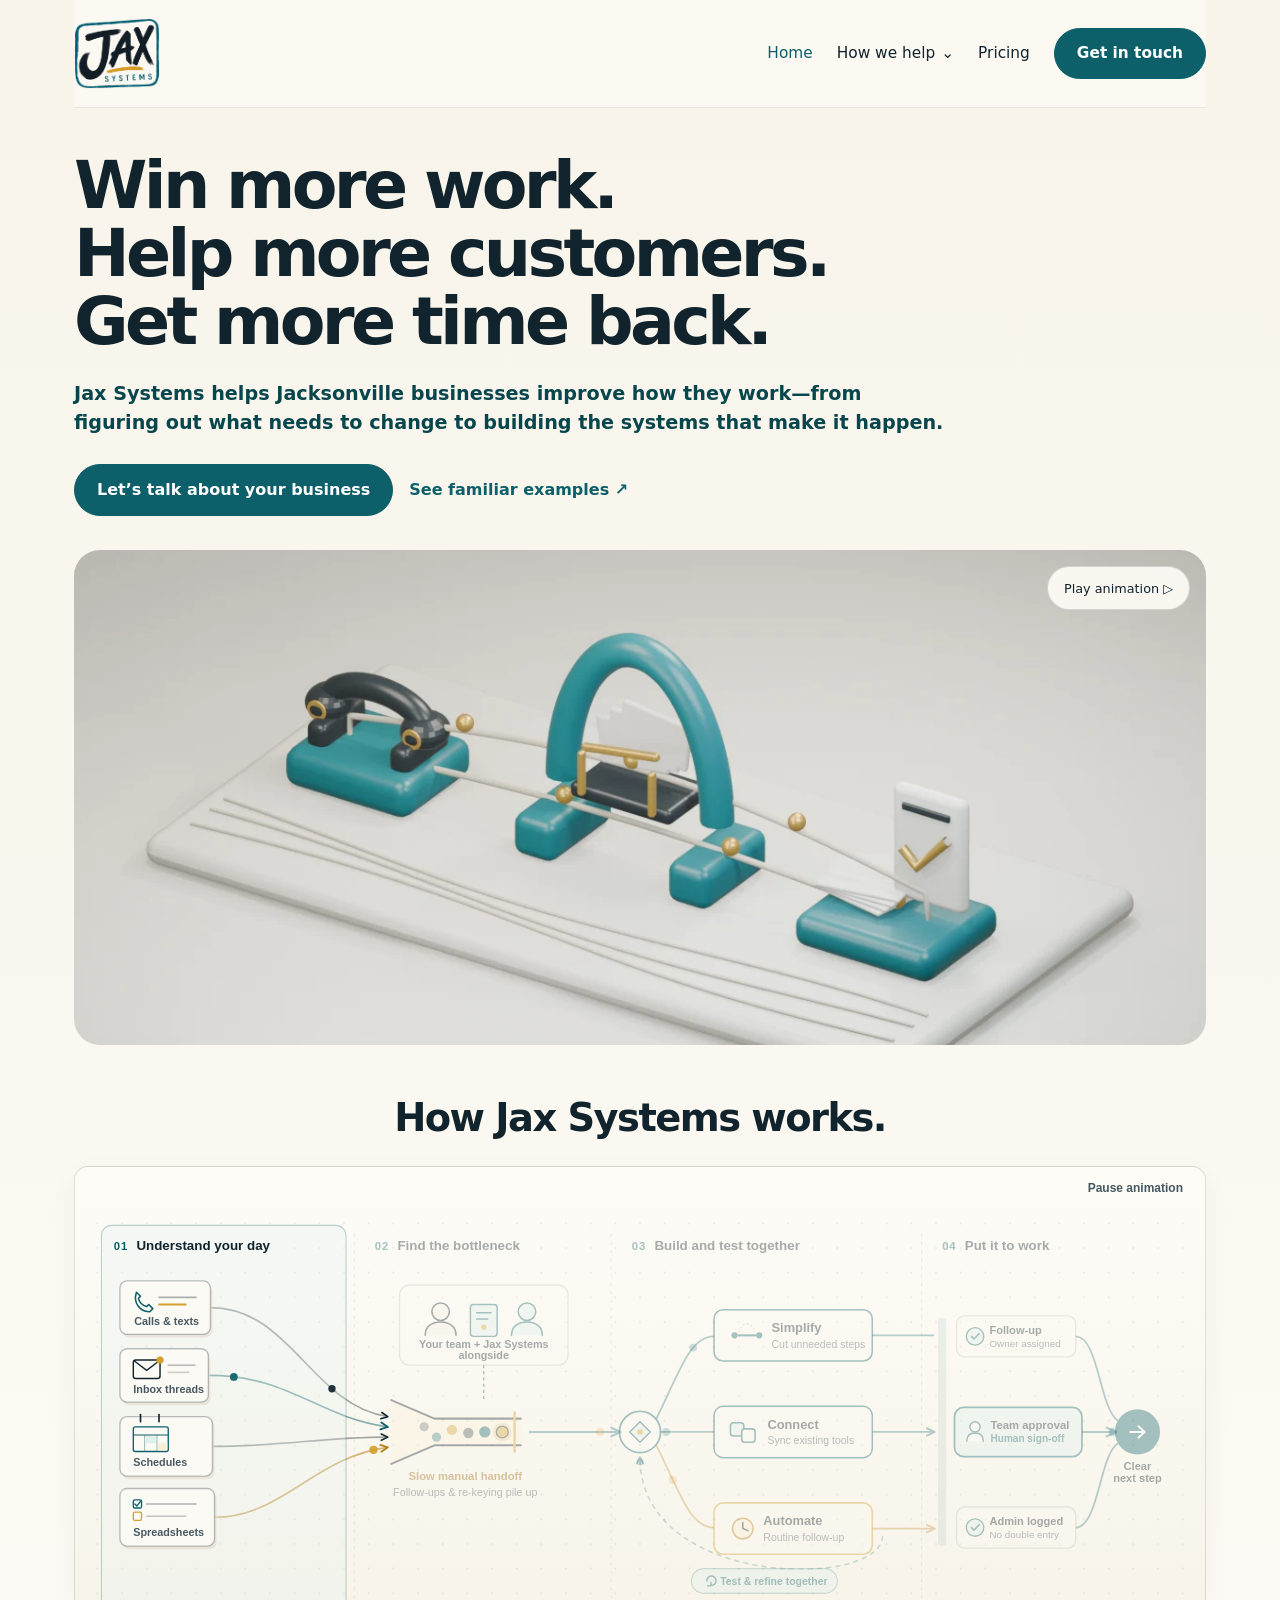
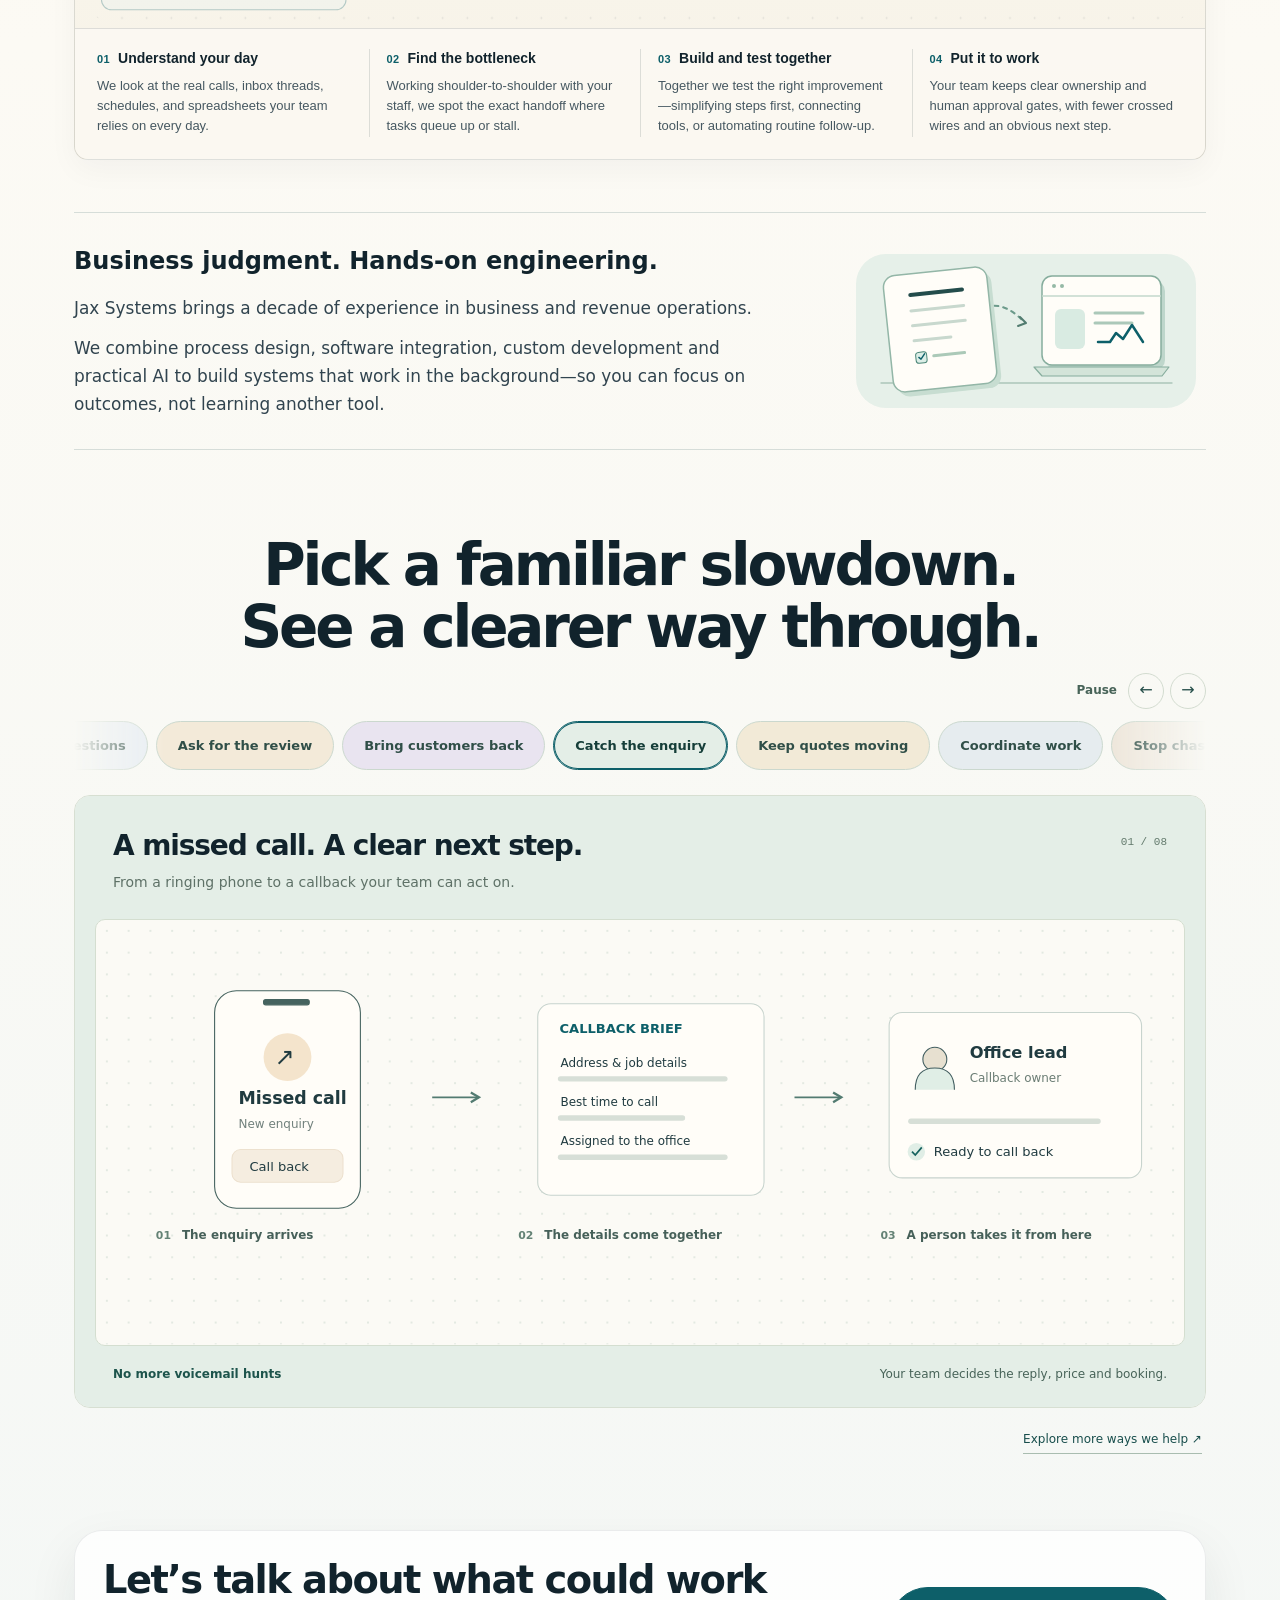
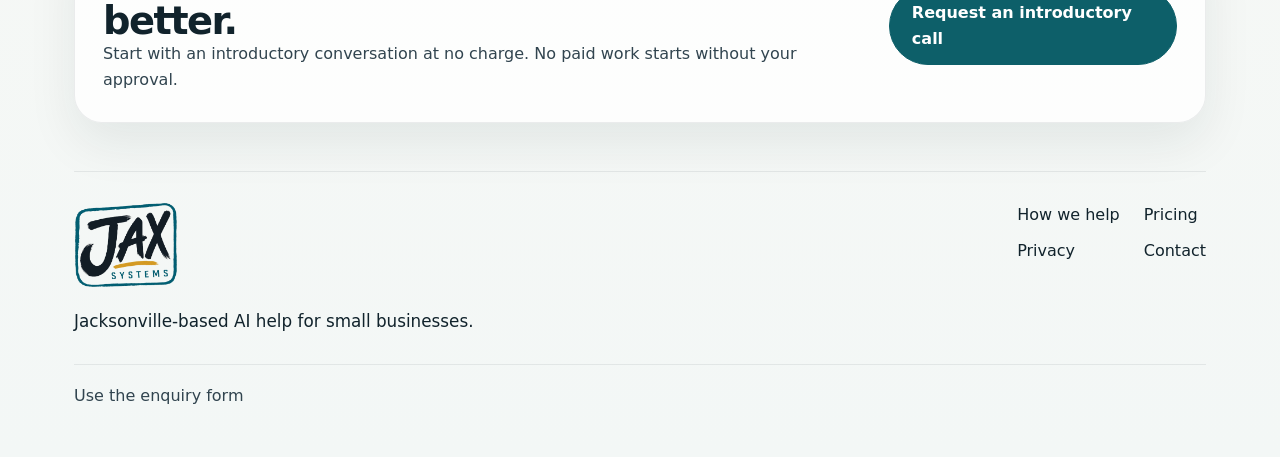
==== commit 1420352e: "Publish approved service and pricing refinements" ====
--- a/public/index.html
+++ b/public/index.html
@@ -10,7 +10,7 @@
       <link rel="canonical" href="https://jaxsystems.ai/">
       <link rel="stylesheet" href="site.css?v=9e94241748b2">
       <link rel="stylesheet" href="workshop.css?v=9fbd590884d9">
-      <script src="site.js?v=b626d2a4b3db" defer></script>
+      <script src="site.js?v=19af6a1a8c17" defer></script>
       <script src="workshop.js?v=8782c092cd46" defer></script>
       <script type="application/ld+json">{
   "@context": "https://schema.org",
@@ -52,9 +52,10 @@
 }</script>
 
           <link rel="stylesheet" href="how-we-help.css?v=1d0e1a8d6a10">
-      <link rel="stylesheet" href="workflow-visual-6428c1f98a21.css">
-      <script src="how-we-help.js?v=cd4df3d45bb0" defer></script>
-      <script src="workflow-visual-7ba2a9654c72.js" defer></script>
+      <link rel="stylesheet" href="workflow-visual-6428c1f98a21.css?v=6428c1f98a21">
+      <script src="how-we-help.js?v=2f92f97ea77f" defer></script>
+      <script src="workflow-visual-7ba2a9654c72.js?v=7ba2a9654c72" defer></script>
+<link rel="stylesheet" href="refinements.css?v=400b3b02f6d1">
 </head>
     <body class="home-page">
       <a class="skip-link" href="#main">Skip to content</a>
@@ -70,7 +71,7 @@
 <a data-help-link href="how-we-help.html">How we help</a>
 <a href="pricing.html">Pricing</a>
 
-<a class="pill" href="contact.html#contact-form">Tell us what’s slowing you down</a>
+<a class="pill" href="contact.html#contact-form">Get in touch</a>
           </nav>
         </header>
         <main id="main">
@@ -80,8 +81,9 @@
     <div class="hero-copy">
 
       <h1 aria-label="Win more work. Help more customers. Get more time back."><span>Win more work.</span> <span>Help more customers.</span> <span>Get more time back.</span></h1>
+      <p class="hero-subheading">Jax Systems helps Jacksonville businesses improve how they work—from figuring out what needs to change to building the systems that make it happen.</p>
       <div class="hero-actions">
-        <a class="pill" href="contact.html#contact-form">Tell us what’s slowing you down</a>
+        <a class="pill" href="contact.html#contact-form">Let’s talk about your business</a>
         <a class="text-link" href="#examples">See familiar examples ↗</a>
       </div>
     </div>
@@ -107,7 +109,7 @@
             <h2>Four-phase operational workflow diagram</h2>
             <ol>
               <li>Understand your day: Calls, inbox messages, schedules, and spreadsheets feed into the handoff.</li>
-              <li>Find the bottleneck: Streams converge into a visible backed-up queue while your team and Jax review the pinch point side by side.</li>
+              <li>Find the bottleneck: Streams converge into a visible backed-up queue while your team and Jax Systems review the pinch point side by side.</li>
               <li>Build and test together: A branching decision selects the right practical fix—Simplify steps, Connect tools, or Automate routine follow-up—with a joint test-and-refine feedback loop.</li>
               <li>Put it to work: Clean parallel lanes with task-owner checkmarks and a human team approval gate lead to a clear next step.</li>
             </ol>
@@ -250,7 +252,7 @@
                 <!-- Person 2: Jax partner (teal) -->
                 <circle cx="124" cy="26" r="8.5" fill="#dff0ed" stroke="#0d5f69" stroke-width="1.5"/>
                 <path d="M 109 49 C 109 40, 116 36, 124 36 C 132 36, 139 40, 139 49" fill="#dff0ed" stroke="#0d5f69" stroke-width="1.5" stroke-linecap="round"/>
-                <text x="82" y="66" text-anchor="middle" font-size="10.5" font-weight="650" fill="#11232c">Your team + Jax alongside</text>
+                <text x="82" y="61" text-anchor="middle" font-size="10.5" font-weight="650" fill="#11232c"><tspan x="82">Your team + Jax Systems</tspan><tspan x="82" dy="11">alongside</tspan></text>
               </g>
               <!-- Sightline pointing down to the bottleneck -->
               <line x1="388" y1="150" x2="388" y2="184" stroke="#0d5f69" stroke-width="1.3" stroke-dasharray="3 3"/>
@@ -489,7 +491,7 @@
                 <path d="M 24 40 C 24 33, 29 30, 36 30 C 43 30, 48 33, 48 40" fill="#f4efe4" stroke="#11232c" stroke-width="1.4"/>
                 <circle cx="80" cy="22" r="7" fill="#dff0ed" stroke="#0d5f69" stroke-width="1.4"/>
                 <path d="M 68 40 C 68 33, 73 30, 80 30 C 87 30, 92 33, 92 40" fill="#dff0ed" stroke="#0d5f69" stroke-width="1.4"/>
-                <text x="58" y="56" text-anchor="middle" font-size="9.8" font-weight="650" fill="#11232c">Team + Jax</text>
+                <text x="58" y="56" text-anchor="middle" font-size="9.8" font-weight="650" fill="#11232c">Team + Jax Systems</text>
               </g>
               <text x="264" y="268" text-anchor="middle" font-size="10.5" font-weight="650" fill="#946610">Handoff</text>
               <text x="264" y="282" text-anchor="middle" font-size="10.5" font-weight="650" fill="#946610">backlog</text>
@@ -590,16 +592,49 @@
       </div>
 </section>
 
+<section class="section experience-section" aria-labelledby="experience-heading">
+  <h2 id="experience-heading"><span>Business judgment.</span> <span>Hands-on engineering.</span></h2>
+  <div class="experience-copy">
+    <p>Jax Systems brings a decade of experience in business and revenue operations.</p>
+    <p>We combine process design, software integration, custom development and practical AI to build systems that work in the background—so you can focus on outcomes, not learning another tool.</p>
+  </div>
+  <svg class="experience-illustration" viewBox="0 0 360 180" aria-hidden="true" focusable="false">
+    <rect x="10" y="13" width="340" height="154" rx="30" fill="#e6f0e9"/>
+    <path d="M35 142h291" stroke="#acc6ba" stroke-width="1.4" stroke-linecap="round"/>
+    <path d="M118 82c20-23 40-23 61 0" fill="none" stroke="#6c9b8b" stroke-width="2" stroke-dasharray="4 5" stroke-linecap="round"/>
+    <path d="M174 76l6 6-8 3" fill="none" stroke="#527c70" stroke-width="2" stroke-linecap="round" stroke-linejoin="round"/>
+    <g transform="translate(42 30) rotate(-6 52 58)">
+      <rect x="4" y="5" width="104" height="117" rx="12" fill="#c7ddd1"/>
+      <rect x="0" y="0" width="104" height="117" rx="12" fill="#fffdf8" stroke="#93b6a7" stroke-width="1.5"/>
+      <path d="M26 21h52" stroke="#234c4b" stroke-width="4" stroke-linecap="round"/>
+      <path d="M25 37h53M25 52h53M25 67h37" stroke="#c8d8ce" stroke-width="3" stroke-linecap="round"/>
+      <rect x="25" y="79" width="11" height="11" rx="3" fill="#dceee7" stroke="#4a8576"/>
+      <path d="M28 84l2 2 4-5" fill="none" stroke="#0d5f69" stroke-width="1.4" stroke-linecap="round" stroke-linejoin="round"/>
+      <path d="M43 84h31" stroke="#abc9b8" stroke-width="3" stroke-linecap="round"/>
+    </g>
+    <g transform="translate(196 35)">
+      <rect x="4" y="5" width="119" height="89" rx="10" fill="#bed6cb"/>
+      <rect x="0" y="0" width="119" height="89" rx="10" fill="#fffdf8" stroke="#86ad9d" stroke-width="1.5"/>
+      <path d="M0 20h119" stroke="#c3d8cd" stroke-width="1.4"/>
+      <circle cx="12" cy="10" r="2" fill="#95b9a6"/><circle cx="20" cy="10" r="2" fill="#95b9a6"/>
+      <rect x="13" y="33" width="30" height="40" rx="6" fill="#d9ebe2"/>
+      <path d="M53 37h48M53 47h37" stroke="#abc8b9" stroke-width="3" stroke-linecap="round"/>
+      <path d="M56 66h12l6-9 7 6 9-14 11 17" fill="none" stroke="#0d5f69" stroke-width="2.5" stroke-linecap="round" stroke-linejoin="round"/>
+      <path d="M-8 91h135l-7 9H0z" fill="#d3e4d9" stroke="#86ad9d" stroke-width="1.2" stroke-linejoin="round"/>
+    </g>
+  </svg>
+</section>
+
 <section class="section use-case-gallery" id="examples"><h2 class="gallery-title">Pick a familiar slowdown.<br>See a clearer way through.</h2><div class="navrow"><div class="tabs" role="tablist" aria-label="Browse workflow examples"><button type="button" class="tab is-current" role="tab" id="tab-0" aria-controls="case-0" aria-selected="true" tabindex="0">Catch the enquiry</button><button type="button" class="tab" role="tab" id="tab-1" aria-controls="case-1" aria-selected="false" tabindex="-1">Keep quotes moving</button><button type="button" class="tab" role="tab" id="tab-2" aria-controls="case-2" aria-selected="false" tabindex="-1">Coordinate work</button><button type="button" class="tab" role="tab" id="tab-3" aria-controls="case-3" aria-selected="false" tabindex="-1">Stop chasing paperwork</button><button type="button" class="tab" role="tab" id="tab-4" aria-controls="case-4" aria-selected="false" tabindex="-1">Get paid faster</button><button type="button" class="tab" role="tab" id="tab-5" aria-controls="case-5" aria-selected="false" tabindex="-1">Answer repeat questions</button><button type="button" class="tab" role="tab" id="tab-6" aria-controls="case-6" aria-selected="false" tabindex="-1">Ask for the review</button><button type="button" class="tab" role="tab" id="tab-7" aria-controls="case-7" aria-selected="false" tabindex="-1">Bring customers back</button></div><div class="arrows"><button id="cycle-toggle" class="cycle-toggle" type="button" aria-label="Pause automatic cycling">Pause</button><button type="button" id="prev" class="arrow" aria-label="Previous workflow">←</button><button type="button" id="next" class="arrow" aria-label="Next workflow">→</button></div></div><div class="track" tabindex="0" aria-label="Workflow examples. Swipe horizontally to browse"><article class="panel is-active" role="tabpanel" id="case-0" aria-labelledby="tab-0" style="--accent:#e4eee7"><div class="panelhead"><div><h3>A missed call. A clear next step.</h3><p>From a ringing phone to a callback your team can act on.</p></div><span class="casecount">01 / 08</span></div><div class="drawing"><svg class="diagram desktop" role="img" aria-label="A missed call. A clear next step. The enquiry arrives → The details come together → A person takes it from here" viewBox="0 0 1000 390"><defs><marker id="a0False" markerWidth="8" markerHeight="8" refX="6" refY="4" orient="auto"><path d="M1 1l5 3-5 3" fill="none" stroke="#527b71" stroke-width="1.4"/></marker><pattern id="grid0False" width="20" height="20" patternUnits="userSpaceOnUse"><circle cx="10" cy="10" r=".8" fill="#bed0c4" opacity=".6"/></pattern></defs><rect width="1000" height="390" fill="url(#grid0False)"/><path d="M309 163h43" fill="none" stroke="#527b71" stroke-width="1.5" marker-end="url(#a0False)"/><g transform="translate(45,65)"><rect x="64" y="0" width="134" height="200" rx="20" fill="#fffdf8" stroke="#45635f"/><rect x="109" y="8" width="42" height="5" rx="2" fill="#45635f" stroke="#45635f"/><circle cx="131" cy="61" r="22" fill="#f4e4cc"/><text x="119" y="68" font-size="22" fill="#203b40" font-weight="500">↗</text><text x="86" y="104" font-size="16" fill="#203b40" font-weight="650">Missed call</text><text x="86" y="126" font-size="11" fill="#71817c" font-weight="500">New enquiry</text><rect x="80" y="146" width="102" height="30" rx="8" fill="#f5ede0" stroke="#ede1cf"/><text x="96" y="166" font-size="12" fill="#203b40" font-weight="500">Call back</text><text x="10" y="228" font-size="10" fill="#648275" font-weight="700">01</text><text x="34" y="228" font-size="11" fill="#466059" font-weight="600">The enquiry arrives</text></g><path d="M642 163h43" fill="none" stroke="#527b71" stroke-width="1.5" marker-end="url(#a0False)"/><g transform="translate(378,65)"><rect x="28" y="12" width="208" height="176" rx="12" fill="#fffdf8" stroke="#c8d4ce"/><text x="48" y="39" font-size="12" fill="#0d5f69" font-weight="650">CALLBACK BRIEF</text><text x="49" y="70" font-size="11" fill="#203b40" font-weight="500">Address &amp; job details</text><path d="M49 81h151" stroke="#d7dfd7" stroke-width="5" stroke-linecap="round"/><text x="49" y="106" font-size="11" fill="#203b40" font-weight="500">Best time to call</text><path d="M49 117h112" stroke="#d7dfd7" stroke-width="5" stroke-linecap="round"/><text x="49" y="142" font-size="11" fill="#203b40" font-weight="500">Assigned to the office</text><path d="M49 153h151" stroke="#d7dfd7" stroke-width="5" stroke-linecap="round"/><text x="10" y="228" font-size="10" fill="#648275" font-weight="700">02</text><text x="34" y="228" font-size="11" fill="#466059" font-weight="600">The details come together</text></g><g transform="translate(711,65)"><rect x="18" y="20" width="232" height="152" rx="12" fill="#fffdf8" stroke="#c8d4ce"/><circle cx="60" cy="63" r="11" fill="#e7e0d0" stroke="#425e60"/><path d="M42 91q0-20 18-20t18 20" fill="#e0eee6" stroke="#425e60"/><text x="92" y="62" font-size="15" fill="#203b40" font-weight="650">Office lead</text><text x="92" y="84" font-size="11" fill="#6b7d74" font-weight="500">Callback owner</text><path d="M38 120h172" stroke="#d7dfd7" stroke-width="5" stroke-linecap="round"/><circle cx="43" cy="148" r="8" fill="#e0eee6"/><path d="M39 148l3 3 6-7" fill="none" stroke="#16635f" stroke-width="1.6"/><text x="59" y="152" font-size="12" fill="#203b40" font-weight="500">Ready to call back</text><text x="10" y="228" font-size="10" fill="#648275" font-weight="700">03</text><text x="34" y="228" font-size="11" fill="#466059" font-weight="600">A person takes it from here</text></g></svg><svg class="diagram mobile" role="img" aria-label="A missed call. A clear next step. The enquiry arrives → The details come together → A person takes it from here" viewBox="0 0 360 830"><defs><marker id="a0True" markerWidth="8" markerHeight="8" refX="6" refY="4" orient="auto"><path d="M1 1l5 3-5 3" fill="none" stroke="#527b71" stroke-width="1.4"/></marker><pattern id="grid0True" width="20" height="20" patternUnits="userSpaceOnUse"><circle cx="10" cy="10" r=".8" fill="#bed0c4" opacity=".6"/></pattern></defs><rect width="360" height="830" fill="url(#grid0True)"/><path d="M180 285v20" fill="none" stroke="#527b71" stroke-width="1.5" marker-end="url(#a0True)"/><g transform="translate(48,45)"><rect x="64" y="0" width="134" height="200" rx="20" fill="#fffdf8" stroke="#45635f"/><rect x="109" y="8" width="42" height="5" rx="2" fill="#45635f" stroke="#45635f"/><circle cx="131" cy="61" r="22" fill="#f4e4cc"/><text x="119" y="68" font-size="22" fill="#203b40" font-weight="500">↗</text><text x="86" y="104" font-size="16" fill="#203b40" font-weight="650">Missed call</text><text x="86" y="126" font-size="11" fill="#71817c" font-weight="500">New enquiry</text><rect x="80" y="146" width="102" height="30" rx="8" fill="#f5ede0" stroke="#ede1cf"/><text x="96" y="166" font-size="12" fill="#203b40" font-weight="500">Call back</text><text x="10" y="228" font-size="10" fill="#648275" font-weight="700">01</text><text x="34" y="228" font-size="11" fill="#466059" font-weight="600">The enquiry arrives</text></g><path d="M180 552v20" fill="none" stroke="#527b71" stroke-width="1.5" marker-end="url(#a0True)"/><g transform="translate(48,312)"><rect x="28" y="12" width="208" height="176" rx="12" fill="#fffdf8" stroke="#c8d4ce"/><text x="48" y="39" font-size="12" fill="#0d5f69" font-weight="650">CALLBACK BRIEF</text><text x="49" y="70" font-size="11" fill="#203b40" font-weight="500">Address &amp; job details</text><path d="M49 81h151" stroke="#d7dfd7" stroke-width="5" stroke-linecap="round"/><text x="49" y="106" font-size="11" fill="#203b40" font-weight="500">Best time to call</text><path d="M49 117h112" stroke="#d7dfd7" stroke-width="5" stroke-linecap="round"/><text x="49" y="142" font-size="11" fill="#203b40" font-weight="500">Assigned to the office</text><path d="M49 153h151" stroke="#d7dfd7" stroke-width="5" stroke-linecap="round"/><text x="10" y="228" font-size="10" fill="#648275" font-weight="700">02</text><text x="34" y="228" font-size="11" fill="#466059" font-weight="600">The details come together</text></g><g transform="translate(48,579)"><rect x="18" y="20" width="232" height="152" rx="12" fill="#fffdf8" stroke="#c8d4ce"/><circle cx="60" cy="63" r="11" fill="#e7e0d0" stroke="#425e60"/><path d="M42 91q0-20 18-20t18 20" fill="#e0eee6" stroke="#425e60"/><text x="92" y="62" font-size="15" fill="#203b40" font-weight="650">Office lead</text><text x="92" y="84" font-size="11" fill="#6b7d74" font-weight="500">Callback owner</text><path d="M38 120h172" stroke="#d7dfd7" stroke-width="5" stroke-linecap="round"/><circle cx="43" cy="148" r="8" fill="#e0eee6"/><path d="M39 148l3 3 6-7" fill="none" stroke="#16635f" stroke-width="1.6"/><text x="59" y="152" font-size="12" fill="#203b40" font-weight="500">Ready to call back</text><text x="10" y="228" font-size="10" fill="#648275" font-weight="700">03</text><text x="34" y="228" font-size="11" fill="#466059" font-weight="600">A person takes it from here</text></g></svg></div><div class="foot"><span>No more voicemail hunts</span><span>Your team decides the reply, price and booking.</span></div></article><article class="panel" inert role="tabpanel" id="case-1" aria-labelledby="tab-1" style="--accent:#f2ead7"><div class="panelhead"><div><h3>Follow up. Without the chasing.</h3><p>A quote stays visible until the customer responds.</p></div><span class="casecount">02 / 08</span></div><div class="drawing"><svg class="diagram desktop" role="img" aria-label="Follow up. Without the chasing. Quote sent → A gentle follow-up → The conversation stays human" viewBox="0 0 1000 390"><defs><marker id="a1False" markerWidth="8" markerHeight="8" refX="6" refY="4" orient="auto"><path d="M1 1l5 3-5 3" fill="none" stroke="#527b71" stroke-width="1.4"/></marker><pattern id="grid1False" width="20" height="20" patternUnits="userSpaceOnUse"><circle cx="10" cy="10" r=".8" fill="#bed0c4" opacity=".6"/></pattern></defs><rect width="1000" height="390" fill="url(#grid1False)"/><path d="M309 163h43" fill="none" stroke="#527b71" stroke-width="1.5" marker-end="url(#a1False)"/><g transform="translate(45,65)"><rect x="28" y="12" width="208" height="176" rx="12" fill="#fffdf8" stroke="#c8d4ce"/><text x="48" y="39" font-size="12" fill="#0d5f69" font-weight="650">ESTIMATE #1042</text><text x="49" y="70" font-size="11" fill="#203b40" font-weight="500">Scope of work</text><path d="M49 81h151" stroke="#d7dfd7" stroke-width="5" stroke-linecap="round"/><text x="49" y="106" font-size="11" fill="#203b40" font-weight="500">Quote sent · awaiting reply</text><path d="M49 117h112" stroke="#d7dfd7" stroke-width="5" stroke-linecap="round"/><text x="49" y="142" font-size="11" fill="#203b40" font-weight="500">Customer contact</text><path d="M49 153h151" stroke="#d7dfd7" stroke-width="5" stroke-linecap="round"/><text x="10" y="228" font-size="10" fill="#648275" font-weight="700">01</text><text x="34" y="228" font-size="11" fill="#466059" font-weight="600">Quote sent</text></g><path d="M642 163h43" fill="none" stroke="#527b71" stroke-width="1.5" marker-end="url(#a1False)"/><g transform="translate(378,65)"><rect x="25" y="20" width="214" height="150" rx="12" fill="#fffdf8" stroke="#c8d4ce"/><circle cx="70" cy="73" r="25" fill="#f5e6c9" stroke="#c2a163"/><path d="M70 57v17l11 7" fill="none" stroke="#77643b" stroke-width="2"/><text x="111" y="70" font-size="14" fill="#203b40" font-weight="650">Still waiting?</text><text x="111" y="90" font-size="11" fill="#203b40" font-weight="500">Check for a reply</text><rect x="43" y="119" width="178" height="30" rx="7" fill="#f4ead4" stroke="#e7d7b5"/><text x="57" y="139" font-size="12" fill="#203b40" font-weight="500">Queue a follow-up</text><text x="10" y="228" font-size="10" fill="#648275" font-weight="700">02</text><text x="34" y="228" font-size="11" fill="#466059" font-weight="600">A gentle follow-up</text></g><g transform="translate(711,65)"><rect x="20" y="5" width="232" height="80" rx="12" fill="#fffdf8" stroke="#c8d4ce"/><text x="39" y="32" font-size="13" fill="#0d5f69" font-weight="650">Customer replied</text><text x="39" y="56" font-size="11" fill="#203b40" font-weight="500">“Can we talk about timing?”</text><rect x="20" y="110" width="232" height="70" rx="12" fill="#e5eee6" stroke="#bbcfbf"/><circle cx="43" cy="145" r="8" fill="#e0eee6"/><path d="M39 145l3 3 6-7" fill="none" stroke="#16635f" stroke-width="1.6"/><text x="60" y="149" font-size="13" fill="#0d5f69" font-weight="650">Reminders stop</text><text x="10" y="228" font-size="10" fill="#648275" font-weight="700">03</text><text x="34" y="228" font-size="11" fill="#466059" font-weight="600">The conversation stays human</text></g></svg><svg class="diagram mobile" role="img" aria-label="Follow up. Without the chasing. Quote sent → A gentle follow-up → The conversation stays human" viewBox="0 0 360 830"><defs><marker id="a1True" markerWidth="8" markerHeight="8" refX="6" refY="4" orient="auto"><path d="M1 1l5 3-5 3" fill="none" stroke="#527b71" stroke-width="1.4"/></marker><pattern id="grid1True" width="20" height="20" patternUnits="userSpaceOnUse"><circle cx="10" cy="10" r=".8" fill="#bed0c4" opacity=".6"/></pattern></defs><rect width="360" height="830" fill="url(#grid1True)"/><path d="M180 285v20" fill="none" stroke="#527b71" stroke-width="1.5" marker-end="url(#a1True)"/><g transform="translate(48,45)"><rect x="28" y="12" width="208" height="176" rx="12" fill="#fffdf8" stroke="#c8d4ce"/><text x="48" y="39" font-size="12" fill="#0d5f69" font-weight="650">ESTIMATE #1042</text><text x="49" y="70" font-size="11" fill="#203b40" font-weight="500">Scope of work</text><path d="M49 81h151" stroke="#d7dfd7" stroke-width="5" stroke-linecap="round"/><text x="49" y="106" font-size="11" fill="#203b40" font-weight="500">Quote sent · awaiting reply</text><path d="M49 117h112" stroke="#d7dfd7" stroke-width="5" stroke-linecap="round"/><text x="49" y="142" font-size="11" fill="#203b40" font-weight="500">Customer contact</text><path d="M49 153h151" stroke="#d7dfd7" stroke-width="5" stroke-linecap="round"/><text x="10" y="228" font-size="10" fill="#648275" font-weight="700">01</text><text x="34" y="228" font-size="11" fill="#466059" font-weight="600">Quote sent</text></g><path d="M180 552v20" fill="none" stroke="#527b71" stroke-width="1.5" marker-end="url(#a1True)"/><g transform="translate(48,312)"><rect x="25" y="20" width="214" height="150" rx="12" fill="#fffdf8" stroke="#c8d4ce"/><circle cx="70" cy="73" r="25" fill="#f5e6c9" stroke="#c2a163"/><path d="M70 57v17l11 7" fill="none" stroke="#77643b" stroke-width="2"/><text x="111" y="70" font-size="14" fill="#203b40" font-weight="650">Still waiting?</text><text x="111" y="90" font-size="11" fill="#203b40" font-weight="500">Check for a reply</text><rect x="43" y="119" width="178" height="30" rx="7" fill="#f4ead4" stroke="#e7d7b5"/><text x="57" y="139" font-size="12" fill="#203b40" font-weight="500">Queue a follow-up</text><text x="10" y="228" font-size="10" fill="#648275" font-weight="700">02</text><text x="34" y="228" font-size="11" fill="#466059" font-weight="600">A gentle follow-up</text></g><g transform="translate(48,579)"><rect x="20" y="5" width="232" height="80" rx="12" fill="#fffdf8" stroke="#c8d4ce"/><text x="39" y="32" font-size="13" fill="#0d5f69" font-weight="650">Customer replied</text><text x="39" y="56" font-size="11" fill="#203b40" font-weight="500">“Can we talk about timing?”</text><rect x="20" y="110" width="232" height="70" rx="12" fill="#e5eee6" stroke="#bbcfbf"/><circle cx="43" cy="145" r="8" fill="#e0eee6"/><path d="M39 145l3 3 6-7" fill="none" stroke="#16635f" stroke-width="1.6"/><text x="60" y="149" font-size="13" fill="#0d5f69" font-weight="650">Reminders stop</text><text x="10" y="228" font-size="10" fill="#648275" font-weight="700">03</text><text x="34" y="228" font-size="11" fill="#466059" font-weight="600">The conversation stays human</text></g></svg></div><div class="foot"><span>A reply, not another reminder</span><span>Replies stop the reminders. Your team handles the conversation.</span></div></article><article class="panel" inert role="tabpanel" id="case-2" aria-labelledby="tab-2" style="--accent:#e6ecef"><div class="panelhead"><div><h3>The right details. Before the visit.</h3><p>Bring schedules, job notes and people into the same handoff.</p></div><span class="casecount">03 / 08</span></div><div class="drawing"><svg class="diagram desktop" role="img" aria-label="The right details. Before the visit. Details are scattered → One shared plan → The team is ready" viewBox="0 0 1000 390"><defs><marker id="a2False" markerWidth="8" markerHeight="8" refX="6" refY="4" orient="auto"><path d="M1 1l5 3-5 3" fill="none" stroke="#527b71" stroke-width="1.4"/></marker><pattern id="grid2False" width="20" height="20" patternUnits="userSpaceOnUse"><circle cx="10" cy="10" r=".8" fill="#bed0c4" opacity=".6"/></pattern></defs><rect width="1000" height="390" fill="url(#grid2False)"/><path d="M309 163h43" fill="none" stroke="#527b71" stroke-width="1.5" marker-end="url(#a2False)"/><g transform="translate(45,65)"><rect x="10" y="14" width="218" height="75" rx="12" fill="#fffdf8" stroke="#c8d4ce"/><text x="29" y="42" font-size="13" fill="#203b40" font-weight="650">Job notes</text><path d="M29 63h148" stroke="#d7dfd7" stroke-width="5" stroke-linecap="round"/><rect x="43" y="109" width="208" height="72" rx="12" fill="#e9edf1" stroke="#c7d1da"/><text x="62" y="137" font-size="12" fill="#203b40" font-weight="500">Access &amp; arrival time</text><text x="62" y="160" font-size="11" fill="#203b40" font-weight="500">Side gate · after 9 am</text><text x="10" y="228" font-size="10" fill="#648275" font-weight="700">01</text><text x="34" y="228" font-size="11" fill="#466059" font-weight="600">Details are scattered</text></g><path d="M642 163h43" fill="none" stroke="#527b71" stroke-width="1.5" marker-end="url(#a2False)"/><g transform="translate(378,65)"><rect x="28" y="12" width="208" height="176" rx="12" fill="#fffdf8" stroke="#c8d4ce"/><text x="48" y="39" font-size="12" fill="#0d5f69" font-weight="650">SHARED SCHEDULE</text><path d="M28 52h208" stroke="#c8d4ce"/><rect x="43" y="68" width="27" height="24" rx="4" fill="#f4f3e9" stroke="#f4f3e9"/><rect x="43" y="100" width="27" height="24" rx="4" fill="#f4f3e9" stroke="#f4f3e9"/><rect x="43" y="132" width="27" height="24" rx="4" fill="#f4f3e9" stroke="#f4f3e9"/><rect x="79" y="68" width="27" height="24" rx="4" fill="#f4f3e9" stroke="#f4f3e9"/><rect x="79" y="100" width="27" height="24" rx="4" fill="#f4f3e9" stroke="#f4f3e9"/><rect x="79" y="132" width="27" height="24" rx="4" fill="#f4f3e9" stroke="#f4f3e9"/><rect x="115" y="68" width="27" height="24" rx="4" fill="#f4f3e9" stroke="#f4f3e9"/><rect x="115" y="100" width="27" height="24" rx="4" fill="#e0eee6" stroke="#f4f3e9"/><rect x="115" y="132" width="27" height="24" rx="4" fill="#f4f3e9" stroke="#f4f3e9"/><rect x="151" y="68" width="27" height="24" rx="4" fill="#f4f3e9" stroke="#f4f3e9"/><rect x="151" y="100" width="27" height="24" rx="4" fill="#f4f3e9" stroke="#f4f3e9"/><rect x="151" y="132" width="27" height="24" rx="4" fill="#f4f3e9" stroke="#f4f3e9"/><rect x="187" y="68" width="27" height="24" rx="4" fill="#f4f3e9" stroke="#f4f3e9"/><rect x="187" y="100" width="27" height="24" rx="4" fill="#f4f3e9" stroke="#f4f3e9"/><rect x="187" y="132" width="27" height="24" rx="4" fill="#f4f3e9" stroke="#f4f3e9"/><text x="120" y="118" font-size="15" fill="#0d5f69" font-weight="700">✓</text><rect x="108" y="158" width="111" height="22" rx="6" fill="#0d5f69" stroke="#0d5f69"/><text x="120" y="173" font-size="10" fill="#fff" font-weight="500">Visit confirmed</text><text x="10" y="228" font-size="10" fill="#648275" font-weight="700">02</text><text x="34" y="228" font-size="11" fill="#466059" font-weight="600">One shared plan</text></g><g transform="translate(711,65)"><rect x="20" y="15" width="228" height="165" rx="12" fill="#fffdf8" stroke="#c8d4ce"/><circle cx="66" cy="60" r="11" fill="#e7e0d0" stroke="#425e60"/><path d="M48 88q0-20 18-20t18 20" fill="#e0eee6" stroke="#425e60"/><text x="98" y="58" font-size="14" fill="#203b40" font-weight="650">Assigned crew</text><text x="98" y="80" font-size="11" fill="#203b40" font-weight="500">Confirmed visit</text><circle cx="44" cy="121" r="8" fill="#e0eee6"/><path d="M40 121l3 3 6-7" fill="none" stroke="#16635f" stroke-width="1.6"/><text x="60" y="125" font-size="12" fill="#203b40" font-weight="500">Job brief</text><circle cx="44" cy="151" r="8" fill="#e0eee6"/><path d="M40 151l3 3 6-7" fill="none" stroke="#16635f" stroke-width="1.6"/><text x="60" y="155" font-size="12" fill="#203b40" font-weight="500">Access instructions</text><text x="10" y="228" font-size="10" fill="#648275" font-weight="700">03</text><text x="34" y="228" font-size="11" fill="#466059" font-weight="600">The team is ready</text></g></svg><svg class="diagram mobile" role="img" aria-label="The right details. Before the visit. Details are scattered → One shared plan → The team is ready" viewBox="0 0 360 830"><defs><marker id="a2True" markerWidth="8" markerHeight="8" refX="6" refY="4" orient="auto"><path d="M1 1l5 3-5 3" fill="none" stroke="#527b71" stroke-width="1.4"/></marker><pattern id="grid2True" width="20" height="20" patternUnits="userSpaceOnUse"><circle cx="10" cy="10" r=".8" fill="#bed0c4" opacity=".6"/></pattern></defs><rect width="360" height="830" fill="url(#grid2True)"/><path d="M180 285v20" fill="none" stroke="#527b71" stroke-width="1.5" marker-end="url(#a2True)"/><g transform="translate(48,45)"><rect x="10" y="14" width="218" height="75" rx="12" fill="#fffdf8" stroke="#c8d4ce"/><text x="29" y="42" font-size="13" fill="#203b40" font-weight="650">Job notes</text><path d="M29 63h148" stroke="#d7dfd7" stroke-width="5" stroke-linecap="round"/><rect x="43" y="109" width="208" height="72" rx="12" fill="#e9edf1" stroke="#c7d1da"/><text x="62" y="137" font-size="12" fill="#203b40" font-weight="500">Access &amp; arrival time</text><text x="62" y="160" font-size="11" fill="#203b40" font-weight="500">Side gate · after 9 am</text><text x="10" y="228" font-size="10" fill="#648275" font-weight="700">01</text><text x="34" y="228" font-size="11" fill="#466059" font-weight="600">Details are scattered</text></g><path d="M180 552v20" fill="none" stroke="#527b71" stroke-width="1.5" marker-end="url(#a2True)"/><g transform="translate(48,312)"><rect x="28" y="12" width="208" height="176" rx="12" fill="#fffdf8" stroke="#c8d4ce"/><text x="48" y="39" font-size="12" fill="#0d5f69" font-weight="650">SHARED SCHEDULE</text><path d="M28 52h208" stroke="#c8d4ce"/><rect x="43" y="68" width="27" height="24" rx="4" fill="#f4f3e9" stroke="#f4f3e9"/><rect x="43" y="100" width="27" height="24" rx="4" fill="#f4f3e9" stroke="#f4f3e9"/><rect x="43" y="132" width="27" height="24" rx="4" fill="#f4f3e9" stroke="#f4f3e9"/><rect x="79" y="68" width="27" height="24" rx="4" fill="#f4f3e9" stroke="#f4f3e9"/><rect x="79" y="100" width="27" height="24" rx="4" fill="#f4f3e9" stroke="#f4f3e9"/><rect x="79" y="132" width="27" height="24" rx="4" fill="#f4f3e9" stroke="#f4f3e9"/><rect x="115" y="68" width="27" height="24" rx="4" fill="#f4f3e9" stroke="#f4f3e9"/><rect x="115" y="100" width="27" height="24" rx="4" fill="#e0eee6" stroke="#f4f3e9"/><rect x="115" y="132" width="27" height="24" rx="4" fill="#f4f3e9" stroke="#f4f3e9"/><rect x="151" y="68" width="27" height="24" rx="4" fill="#f4f3e9" stroke="#f4f3e9"/><rect x="151" y="100" width="27" height="24" rx="4" fill="#f4f3e9" stroke="#f4f3e9"/><rect x="151" y="132" width="27" height="24" rx="4" fill="#f4f3e9" stroke="#f4f3e9"/><rect x="187" y="68" width="27" height="24" rx="4" fill="#f4f3e9" stroke="#f4f3e9"/><rect x="187" y="100" width="27" height="24" rx="4" fill="#f4f3e9" stroke="#f4f3e9"/><rect x="187" y="132" width="27" height="24" rx="4" fill="#f4f3e9" stroke="#f4f3e9"/><text x="120" y="118" font-size="15" fill="#0d5f69" font-weight="700">✓</text><rect x="108" y="158" width="111" height="22" rx="6" fill="#0d5f69" stroke="#0d5f69"/><text x="120" y="173" font-size="10" fill="#fff" font-weight="500">Visit confirmed</text><text x="10" y="228" font-size="10" fill="#648275" font-weight="700">02</text><text x="34" y="228" font-size="11" fill="#466059" font-weight="600">One shared plan</text></g><g transform="translate(48,579)"><rect x="20" y="15" width="228" height="165" rx="12" fill="#fffdf8" stroke="#c8d4ce"/><circle cx="66" cy="60" r="11" fill="#e7e0d0" stroke="#425e60"/><path d="M48 88q0-20 18-20t18 20" fill="#e0eee6" stroke="#425e60"/><text x="98" y="58" font-size="14" fill="#203b40" font-weight="650">Assigned crew</text><text x="98" y="80" font-size="11" fill="#203b40" font-weight="500">Confirmed visit</text><circle cx="44" cy="121" r="8" fill="#e0eee6"/><path d="M40 121l3 3 6-7" fill="none" stroke="#16635f" stroke-width="1.6"/><text x="60" y="125" font-size="12" fill="#203b40" font-weight="500">Job brief</text><circle cx="44" cy="151" r="8" fill="#e0eee6"/><path d="M40 151l3 3 6-7" fill="none" stroke="#16635f" stroke-width="1.6"/><text x="60" y="155" font-size="12" fill="#203b40" font-weight="500">Access instructions</text><text x="10" y="228" font-size="10" fill="#648275" font-weight="700">03</text><text x="34" y="228" font-size="11" fill="#466059" font-weight="600">The team is ready</text></g></svg></div><div class="foot"><span>Fewer crossed wires</span><span>Your team confirms timing, access and who is going.</span></div></article><article class="panel" inert role="tabpanel" id="case-3" aria-labelledby="tab-3" style="--accent:#eee7dc"><div class="panelhead"><div><h3>The right paperwork. Without the chase.</h3><p>See what is missing, send a focused reminder, and keep the pack together.</p></div><span class="casecount">04 / 08</span></div><div class="drawing"><svg class="diagram desktop" role="img" aria-label="The right paperwork. Without the chase. The paperwork is incomplete → Chase only what’s missing → A complete paperwork pack" viewBox="0 0 1000 390"><defs><marker id="a3False" markerWidth="8" markerHeight="8" refX="6" refY="4" orient="auto"><path d="M1 1l5 3-5 3" fill="none" stroke="#527b71" stroke-width="1.4"/></marker><pattern id="grid3False" width="20" height="20" patternUnits="userSpaceOnUse"><circle cx="10" cy="10" r=".8" fill="#bed0c4" opacity=".6"/></pattern></defs><rect width="1000" height="390" fill="url(#grid3False)"/><path d="M309 163h43" fill="none" stroke="#527b71" stroke-width="1.5" marker-end="url(#a3False)"/><g transform="translate(45,65)"><rect x="28" y="12" width="208" height="176" rx="12" fill="#fffdf8" stroke="#c8d4ce"/><text x="48" y="39" font-size="12" fill="#0d5f69" font-weight="650">PAPERWORK CHECKLIST</text><text x="49" y="70" font-size="11" fill="#203b40" font-weight="500">✓ Signed form</text><path d="M49 81h151" stroke="#d7dfd7" stroke-width="5" stroke-linecap="round"/><text x="49" y="106" font-size="11" fill="#203b40" font-weight="500">○ Insurance certificate missing</text><path d="M49 117h112" stroke="#d7dfd7" stroke-width="5" stroke-linecap="round"/><text x="49" y="142" font-size="11" fill="#203b40" font-weight="500">✓ Reference received</text><path d="M49 153h151" stroke="#d7dfd7" stroke-width="5" stroke-linecap="round"/><text x="10" y="228" font-size="10" fill="#648275" font-weight="700">01</text><text x="34" y="228" font-size="11" fill="#466059" font-weight="600">The paperwork is incomplete</text></g><path d="M642 163h43" fill="none" stroke="#527b71" stroke-width="1.5" marker-end="url(#a3False)"/><g transform="translate(378,65)"><rect x="20" y="20" width="230" height="151" rx="12" fill="#fffdf8" stroke="#c8d4ce"/><text x="41" y="50" font-size="14" fill="#203b40" font-weight="650">One missing item</text><rect x="39" y="68" width="192" height="65" rx="8" fill="#f4ead4" stroke="#e7d7b5"/><text x="55" y="93" font-size="13" fill="#203b40" font-weight="500">Insurance certificate</text><text x="55" y="115" font-size="11" fill="#88703d" font-weight="500">Reminder prepared</text><text x="41" y="155" font-size="10" fill="#203b40" font-weight="500">Send through your approved tools</text><text x="10" y="228" font-size="10" fill="#648275" font-weight="700">02</text><text x="34" y="228" font-size="11" fill="#466059" font-weight="600">Chase only what’s missing</text></g><g transform="translate(711,65)"><rect x="27" y="24" width="205" height="155" rx="12" fill="#efe4c9" stroke="#dbcba6"/><rect x="27" y="15" width="84" height="26" rx="8" fill="#efe4c9" stroke="#dbcba6"/><rect x="51" y="3" width="151" height="158" rx="12" fill="#fffdf8" stroke="#c8d4ce"/><text x="68" y="32" font-size="12" fill="#0d5f69" font-weight="650">REVIEW PACK</text><circle cx="70" cy="59" r="8" fill="#e0eee6"/><path d="M66 59l3 3 6-7" fill="none" stroke="#16635f" stroke-width="1.6"/><text x="85" y="63" font-size="10" fill="#203b40" font-weight="500">Signed form</text><circle cx="70" cy="91" r="8" fill="#e0eee6"/><path d="M66 91l3 3 6-7" fill="none" stroke="#16635f" stroke-width="1.6"/><text x="85" y="95" font-size="10" fill="#203b40" font-weight="500">Insurance certificate</text><circle cx="70" cy="123" r="8" fill="#e0eee6"/><path d="M66 123l3 3 6-7" fill="none" stroke="#16635f" stroke-width="1.6"/><text x="85" y="127" font-size="10" fill="#203b40" font-weight="500">Reference</text><text x="10" y="228" font-size="10" fill="#648275" font-weight="700">03</text><text x="34" y="228" font-size="11" fill="#466059" font-weight="600">A complete paperwork pack</text></g></svg><svg class="diagram mobile" role="img" aria-label="The right paperwork. Without the chase. The paperwork is incomplete → Chase only what’s missing → A complete paperwork pack" viewBox="0 0 360 830"><defs><marker id="a3True" markerWidth="8" markerHeight="8" refX="6" refY="4" orient="auto"><path d="M1 1l5 3-5 3" fill="none" stroke="#527b71" stroke-width="1.4"/></marker><pattern id="grid3True" width="20" height="20" patternUnits="userSpaceOnUse"><circle cx="10" cy="10" r=".8" fill="#bed0c4" opacity=".6"/></pattern></defs><rect width="360" height="830" fill="url(#grid3True)"/><path d="M180 285v20" fill="none" stroke="#527b71" stroke-width="1.5" marker-end="url(#a3True)"/><g transform="translate(48,45)"><rect x="28" y="12" width="208" height="176" rx="12" fill="#fffdf8" stroke="#c8d4ce"/><text x="48" y="39" font-size="12" fill="#0d5f69" font-weight="650">PAPERWORK CHECKLIST</text><text x="49" y="70" font-size="11" fill="#203b40" font-weight="500">✓ Signed form</text><path d="M49 81h151" stroke="#d7dfd7" stroke-width="5" stroke-linecap="round"/><text x="49" y="106" font-size="11" fill="#203b40" font-weight="500">○ Insurance certificate missing</text><path d="M49 117h112" stroke="#d7dfd7" stroke-width="5" stroke-linecap="round"/><text x="49" y="142" font-size="11" fill="#203b40" font-weight="500">✓ Reference received</text><path d="M49 153h151" stroke="#d7dfd7" stroke-width="5" stroke-linecap="round"/><text x="10" y="228" font-size="10" fill="#648275" font-weight="700">01</text><text x="34" y="228" font-size="11" fill="#466059" font-weight="600">The paperwork is incomplete</text></g><path d="M180 552v20" fill="none" stroke="#527b71" stroke-width="1.5" marker-end="url(#a3True)"/><g transform="translate(48,312)"><rect x="20" y="20" width="230" height="151" rx="12" fill="#fffdf8" stroke="#c8d4ce"/><text x="41" y="50" font-size="14" fill="#203b40" font-weight="650">One missing item</text><rect x="39" y="68" width="192" height="65" rx="8" fill="#f4ead4" stroke="#e7d7b5"/><text x="55" y="93" font-size="13" fill="#203b40" font-weight="500">Insurance certificate</text><text x="55" y="115" font-size="11" fill="#88703d" font-weight="500">Reminder prepared</text><text x="41" y="155" font-size="10" fill="#203b40" font-weight="500">Send through your approved tools</text><text x="10" y="228" font-size="10" fill="#648275" font-weight="700">02</text><text x="34" y="228" font-size="11" fill="#466059" font-weight="600">Chase only what’s missing</text></g><g transform="translate(48,579)"><rect x="27" y="24" width="205" height="155" rx="12" fill="#efe4c9" stroke="#dbcba6"/><rect x="27" y="15" width="84" height="26" rx="8" fill="#efe4c9" stroke="#dbcba6"/><rect x="51" y="3" width="151" height="158" rx="12" fill="#fffdf8" stroke="#c8d4ce"/><text x="68" y="32" font-size="12" fill="#0d5f69" font-weight="650">REVIEW PACK</text><circle cx="70" cy="59" r="8" fill="#e0eee6"/><path d="M66 59l3 3 6-7" fill="none" stroke="#16635f" stroke-width="1.6"/><text x="85" y="63" font-size="10" fill="#203b40" font-weight="500">Signed form</text><circle cx="70" cy="91" r="8" fill="#e0eee6"/><path d="M66 91l3 3 6-7" fill="none" stroke="#16635f" stroke-width="1.6"/><text x="85" y="95" font-size="10" fill="#203b40" font-weight="500">Insurance certificate</text><circle cx="70" cy="123" r="8" fill="#e0eee6"/><path d="M66 123l3 3 6-7" fill="none" stroke="#16635f" stroke-width="1.6"/><text x="85" y="127" font-size="10" fill="#203b40" font-weight="500">Reference</text><text x="10" y="228" font-size="10" fill="#648275" font-weight="700">03</text><text x="34" y="228" font-size="11" fill="#466059" font-weight="600">A complete paperwork pack</text></g></svg></div><div class="foot"><span>One checklist, fewer chases</span><span>Sensitive files stay in approved tools. Staff verify completeness.</span></div></article><article class="panel" inert role="tabpanel" id="case-4" aria-labelledby="tab-4" style="--accent:#e6eee6"><div class="panelhead"><div><h3>An invoice. A clear path to payment.</h3><p>Keep due dates visible, follow up at the right time, and stop when payment arrives.</p></div><span class="casecount">05 / 08</span></div><div class="drawing"><svg class="diagram desktop" role="img" aria-label="An invoice. A clear path to payment. Invoice details in one place → Follow up at the right time → Paid. Loop closed." viewBox="0 0 1000 390"><defs><marker id="a4False" markerWidth="8" markerHeight="8" refX="6" refY="4" orient="auto"><path d="M1 1l5 3-5 3" fill="none" stroke="#527b71" stroke-width="1.4"/></marker><pattern id="grid4False" width="20" height="20" patternUnits="userSpaceOnUse"><circle cx="10" cy="10" r=".8" fill="#bed0c4" opacity=".6"/></pattern></defs><rect width="1000" height="390" fill="url(#grid4False)"/><path d="M309 163h43" fill="none" stroke="#527b71" stroke-width="1.5" marker-end="url(#a4False)"/><g transform="translate(45,65)"><rect x="5" y="8" width="193" height="63" rx="12" fill="#fffdf8" stroke="#c8d4ce"/><text x="22" y="33" font-size="12" fill="#0d5f69" font-weight="650">Invoice sent</text><path d="M22 51h134" stroke="#d7dfd7" stroke-width="5" stroke-linecap="round"/><rect x="34" y="78" width="193" height="57" rx="12" fill="#fffdf8" stroke="#c8d4ce"/><text x="51" y="103" font-size="12" fill="#0d5f69" font-weight="650">Due date</text><path d="M51 119h130" stroke="#d7dfd7" stroke-width="5" stroke-linecap="round"/><rect x="62" y="141" width="193" height="57" rx="12" fill="#fffdf8" stroke="#c8d4ce"/><text x="79" y="166" font-size="12" fill="#0d5f69" font-weight="650">Payment status</text><path d="M79 181h130" stroke="#d7dfd7" stroke-width="5" stroke-linecap="round"/><text x="10" y="228" font-size="10" fill="#648275" font-weight="700">01</text><text x="34" y="228" font-size="11" fill="#466059" font-weight="600">Invoice details in one place</text></g><path d="M642 163h43" fill="none" stroke="#527b71" stroke-width="1.5" marker-end="url(#a4False)"/><g transform="translate(378,65)"><rect x="28" y="12" width="208" height="176" rx="12" fill="#fffdf8" stroke="#c8d4ce"/><text x="48" y="39" font-size="12" fill="#0d5f69" font-weight="650">FOLLOW-UP QUEUE</text><text x="49" y="70" font-size="11" fill="#203b40" font-weight="500">Amount &amp; due date</text><path d="M49 81h151" stroke="#d7dfd7" stroke-width="5" stroke-linecap="round"/><text x="49" y="106" font-size="11" fill="#203b40" font-weight="500">Last contact &amp; owner</text><path d="M49 117h112" stroke="#d7dfd7" stroke-width="5" stroke-linecap="round"/><text x="49" y="142" font-size="11" fill="#203b40" font-weight="500">Next follow-up</text><path d="M49 153h151" stroke="#d7dfd7" stroke-width="5" stroke-linecap="round"/><text x="10" y="228" font-size="10" fill="#648275" font-weight="700">02</text><text x="34" y="228" font-size="11" fill="#466059" font-weight="600">Follow up at the right time</text></g><g transform="translate(711,65)"><rect x="28" y="12" width="208" height="176" rx="12" fill="#fffdf8" stroke="#c8d4ce"/><text x="48" y="39" font-size="12" fill="#0d5f69" font-weight="650">PAYMENT RECEIVED</text><text x="48" y="65" font-size="15" fill="#203b40" font-weight="650">Reminders stop</text><rect x="49" y="117" width="18" height="23" rx="3" fill="#7ca697" stroke="#fffdf8"/><rect x="79" y="100" width="18" height="40" rx="3" fill="#7ca697" stroke="#fffdf8"/><rect x="109" y="109" width="18" height="31" rx="3" fill="#7ca697" stroke="#fffdf8"/><rect x="139" y="83" width="18" height="57" rx="3" fill="#d1a650" stroke="#fffdf8"/><rect x="169" y="91" width="18" height="49" rx="3" fill="#7ca697" stroke="#fffdf8"/><path d="M49 158h144" stroke="#d7dfd7" stroke-width="5" stroke-linecap="round"/><text x="49" y="180" font-size="10" fill="#6b7d74" font-weight="500">Ready to reconcile</text><text x="10" y="228" font-size="10" fill="#648275" font-weight="700">03</text><text x="34" y="228" font-size="11" fill="#466059" font-weight="600">Paid. Loop closed.</text></g></svg><svg class="diagram mobile" role="img" aria-label="An invoice. A clear path to payment. Invoice details in one place → Follow up at the right time → Paid. Loop closed." viewBox="0 0 360 830"><defs><marker id="a4True" markerWidth="8" markerHeight="8" refX="6" refY="4" orient="auto"><path d="M1 1l5 3-5 3" fill="none" stroke="#527b71" stroke-width="1.4"/></marker><pattern id="grid4True" width="20" height="20" patternUnits="userSpaceOnUse"><circle cx="10" cy="10" r=".8" fill="#bed0c4" opacity=".6"/></pattern></defs><rect width="360" height="830" fill="url(#grid4True)"/><path d="M180 285v20" fill="none" stroke="#527b71" stroke-width="1.5" marker-end="url(#a4True)"/><g transform="translate(48,45)"><rect x="5" y="8" width="193" height="63" rx="12" fill="#fffdf8" stroke="#c8d4ce"/><text x="22" y="33" font-size="12" fill="#0d5f69" font-weight="650">Invoice sent</text><path d="M22 51h134" stroke="#d7dfd7" stroke-width="5" stroke-linecap="round"/><rect x="34" y="78" width="193" height="57" rx="12" fill="#fffdf8" stroke="#c8d4ce"/><text x="51" y="103" font-size="12" fill="#0d5f69" font-weight="650">Due date</text><path d="M51 119h130" stroke="#d7dfd7" stroke-width="5" stroke-linecap="round"/><rect x="62" y="141" width="193" height="57" rx="12" fill="#fffdf8" stroke="#c8d4ce"/><text x="79" y="166" font-size="12" fill="#0d5f69" font-weight="650">Payment status</text><path d="M79 181h130" stroke="#d7dfd7" stroke-width="5" stroke-linecap="round"/><text x="10" y="228" font-size="10" fill="#648275" font-weight="700">01</text><text x="34" y="228" font-size="11" fill="#466059" font-weight="600">Invoice details in one place</text></g><path d="M180 552v20" fill="none" stroke="#527b71" stroke-width="1.5" marker-end="url(#a4True)"/><g transform="translate(48,312)"><rect x="28" y="12" width="208" height="176" rx="12" fill="#fffdf8" stroke="#c8d4ce"/><text x="48" y="39" font-size="12" fill="#0d5f69" font-weight="650">FOLLOW-UP QUEUE</text><text x="49" y="70" font-size="11" fill="#203b40" font-weight="500">Amount &amp; due date</text><path d="M49 81h151" stroke="#d7dfd7" stroke-width="5" stroke-linecap="round"/><text x="49" y="106" font-size="11" fill="#203b40" font-weight="500">Last contact &amp; owner</text><path d="M49 117h112" stroke="#d7dfd7" stroke-width="5" stroke-linecap="round"/><text x="49" y="142" font-size="11" fill="#203b40" font-weight="500">Next follow-up</text><path d="M49 153h151" stroke="#d7dfd7" stroke-width="5" stroke-linecap="round"/><text x="10" y="228" font-size="10" fill="#648275" font-weight="700">02</text><text x="34" y="228" font-size="11" fill="#466059" font-weight="600">Follow up at the right time</text></g><g transform="translate(48,579)"><rect x="28" y="12" width="208" height="176" rx="12" fill="#fffdf8" stroke="#c8d4ce"/><text x="48" y="39" font-size="12" fill="#0d5f69" font-weight="650">PAYMENT RECEIVED</text><text x="48" y="65" font-size="15" fill="#203b40" font-weight="650">Reminders stop</text><rect x="49" y="117" width="18" height="23" rx="3" fill="#7ca697" stroke="#fffdf8"/><rect x="79" y="100" width="18" height="40" rx="3" fill="#7ca697" stroke="#fffdf8"/><rect x="109" y="109" width="18" height="31" rx="3" fill="#7ca697" stroke="#fffdf8"/><rect x="139" y="83" width="18" height="57" rx="3" fill="#d1a650" stroke="#fffdf8"/><rect x="169" y="91" width="18" height="49" rx="3" fill="#7ca697" stroke="#fffdf8"/><path d="M49 158h144" stroke="#d7dfd7" stroke-width="5" stroke-linecap="round"/><text x="49" y="180" font-size="10" fill="#6b7d74" font-weight="500">Ready to reconcile</text><text x="10" y="228" font-size="10" fill="#648275" font-weight="700">03</text><text x="34" y="228" font-size="11" fill="#466059" font-weight="600">Paid. Loop closed.</text></g></svg></div><div class="foot"><span>Follow up without the awkward chase</span><span>Your team handles payment terms, exceptions and reconciliation.</span></div></article><article class="panel" inert role="tabpanel" id="case-5" aria-labelledby="tab-5" style="--accent:#e7edf3"><div class="panelhead"><div><h3>The same question. A ready answer.</h3><p>Turn approved business information into a draft your team can review.</p></div><span class="casecount">06 / 08</span></div><div class="drawing"><svg class="diagram desktop" role="img" aria-label="The same question. A ready answer. Customer question → Approved answer → Reviewed reply" viewBox="0 0 1000 390"><defs><pattern id="grid5False" width="20" height="20" patternUnits="userSpaceOnUse"><circle cx="10" cy="10" r=".8" fill="#bed0c4" opacity=".6"/></pattern><marker id="a5False" markerWidth="8" markerHeight="8" refX="6" refY="4" orient="auto"><path d="M1 1l5 3-5 3" fill="none" stroke="#527b71" stroke-width="1.4"/></marker></defs><rect width="1000" height="390" fill="url(#grid5False)"/><g transform="translate(45,65)"><rect x="35" y="12" width="200" height="176" rx="18" fill="#fffdf8" stroke="#c8d4ce"/><text x="55" y="39" font-size="12" fill="#0d5f69" font-weight="650">CUSTOMER QUESTION</text><rect x="52" y="57" width="166" height="61" rx="12" fill="#e8eef3" stroke="#d2dce5"/><text x="65" y="82" font-size="12" fill="#203b40" font-weight="500">“Do you offer</text><text x="65" y="101" font-size="12" fill="#203b40" font-weight="500">Saturday visits?”</text><text x="55" y="151" font-size="11" fill="#6b7d74" font-weight="500">Website · email · message</text><text x="10" y="228" font-size="10" fill="#648275" font-weight="700">01</text><text x="34" y="228" font-size="11" fill="#466059" font-weight="600">The question arrives</text></g><path d="M309 163h43" fill="none" stroke="#527b71" stroke-width="1.5" marker-end="url(#a5False)"/><g transform="translate(378,65)"><rect x="24" y="24" width="205" height="158" rx="12" fill="#e4e9dc" stroke="#c8d4ce"/><rect x="35" y="12" width="205" height="158" rx="12" fill="#fffdf8" stroke="#c8d4ce"/><text x="55" y="39" font-size="12" fill="#0d5f69" font-weight="650">APPROVED ANSWERS</text><circle cx="59" cy="70" r="7" fill="#e0eee6"/><path d="M55 70l3 3 5-6" fill="none" stroke="#16635f" stroke-width="1.4"/><text x="76" y="74" font-size="11" fill="#203b40">Services &amp; availability</text><circle cx="59" cy="105" r="7" fill="#e0eee6"/><path d="M55 105l3 3 5-6" fill="none" stroke="#16635f" stroke-width="1.4"/><text x="76" y="109" font-size="11" fill="#203b40">Pricing boundaries</text><circle cx="59" cy="140" r="7" fill="#e0eee6"/><path d="M55 140l3 3 5-6" fill="none" stroke="#16635f" stroke-width="1.4"/><text x="76" y="144" font-size="11" fill="#203b40">Preparation notes</text><text x="10" y="228" font-size="10" fill="#648275" font-weight="700">02</text><text x="34" y="228" font-size="11" fill="#466059" font-weight="600">Find the approved answer</text></g><path d="M642 163h43" fill="none" stroke="#527b71" stroke-width="1.5" marker-end="url(#a5False)"/><g transform="translate(711,65)"><rect x="17" y="12" width="230" height="176" rx="12" fill="#fffdf8" stroke="#c8d4ce"/><text x="37" y="39" font-size="12" fill="#0d5f69" font-weight="650">DRAFT REPLY</text><rect x="34" y="55" width="196" height="63" rx="12" fill="#e5eee6" stroke="#c8d8c9"/><text x="48" y="80" font-size="11" fill="#203b40">“Yes — Saturday visits</text><text x="48" y="99" font-size="11" fill="#203b40">are available.”</text><circle cx="49" cy="149" r="9" fill="#e7e0d0" stroke="#425e60"/><path d="M37 174q0-16 12-16t12 16" fill="#e0eee6" stroke="#425e60"/><text x="72" y="153" font-size="11" fill="#203b40" font-weight="600">Review before sending</text><text x="10" y="228" font-size="10" fill="#648275" font-weight="700">03</text><text x="34" y="228" font-size="11" fill="#466059" font-weight="600">A person checks the reply</text></g></svg><svg class="diagram mobile" role="img" aria-label="The same question. A ready answer. Customer question → Approved answer → Reviewed reply" viewBox="0 0 360 830"><defs><pattern id="grid5True" width="20" height="20" patternUnits="userSpaceOnUse"><circle cx="10" cy="10" r=".8" fill="#bed0c4" opacity=".6"/></pattern><marker id="a5True" markerWidth="8" markerHeight="8" refX="6" refY="4" orient="auto"><path d="M1 1l5 3-5 3" fill="none" stroke="#527b71" stroke-width="1.4"/></marker></defs><rect width="360" height="830" fill="url(#grid5True)"/><g transform="translate(48,45)"><rect x="35" y="12" width="200" height="176" rx="18" fill="#fffdf8" stroke="#c8d4ce"/><text x="55" y="39" font-size="12" fill="#0d5f69" font-weight="650">CUSTOMER QUESTION</text><rect x="52" y="57" width="166" height="61" rx="12" fill="#e8eef3" stroke="#d2dce5"/><text x="65" y="82" font-size="12" fill="#203b40" font-weight="500">“Do you offer</text><text x="65" y="101" font-size="12" fill="#203b40" font-weight="500">Saturday visits?”</text><text x="55" y="151" font-size="11" fill="#6b7d74" font-weight="500">Website · email · message</text><text x="10" y="228" font-size="10" fill="#648275" font-weight="700">01</text><text x="34" y="228" font-size="11" fill="#466059" font-weight="600">The question arrives</text></g><path d="M180 285v20" fill="none" stroke="#527b71" stroke-width="1.5" marker-end="url(#a5True)"/><g transform="translate(48,312)"><rect x="24" y="24" width="205" height="158" rx="12" fill="#e4e9dc" stroke="#c8d4ce"/><rect x="35" y="12" width="205" height="158" rx="12" fill="#fffdf8" stroke="#c8d4ce"/><text x="55" y="39" font-size="12" fill="#0d5f69" font-weight="650">APPROVED ANSWERS</text><circle cx="59" cy="70" r="7" fill="#e0eee6"/><path d="M55 70l3 3 5-6" fill="none" stroke="#16635f" stroke-width="1.4"/><text x="76" y="74" font-size="11" fill="#203b40">Services &amp; availability</text><circle cx="59" cy="105" r="7" fill="#e0eee6"/><path d="M55 105l3 3 5-6" fill="none" stroke="#16635f" stroke-width="1.4"/><text x="76" y="109" font-size="11" fill="#203b40">Pricing boundaries</text><circle cx="59" cy="140" r="7" fill="#e0eee6"/><path d="M55 140l3 3 5-6" fill="none" stroke="#16635f" stroke-width="1.4"/><text x="76" y="144" font-size="11" fill="#203b40">Preparation notes</text><text x="10" y="228" font-size="10" fill="#648275" font-weight="700">02</text><text x="34" y="228" font-size="11" fill="#466059" font-weight="600">Find the approved answer</text></g><path d="M180 552v20" fill="none" stroke="#527b71" stroke-width="1.5" marker-end="url(#a5True)"/><g transform="translate(48,579)"><rect x="17" y="12" width="230" height="176" rx="12" fill="#fffdf8" stroke="#c8d4ce"/><text x="37" y="39" font-size="12" fill="#0d5f69" font-weight="650">DRAFT REPLY</text><rect x="34" y="55" width="196" height="63" rx="12" fill="#e5eee6" stroke="#c8d8c9"/><text x="48" y="80" font-size="11" fill="#203b40">“Yes — Saturday visits</text><text x="48" y="99" font-size="11" fill="#203b40">are available.”</text><circle cx="49" cy="149" r="9" fill="#e7e0d0" stroke="#425e60"/><path d="M37 174q0-16 12-16t12 16" fill="#e0eee6" stroke="#425e60"/><text x="72" y="153" font-size="11" fill="#203b40" font-weight="600">Review before sending</text><text x="10" y="228" font-size="10" fill="#648275" font-weight="700">03</text><text x="34" y="228" font-size="11" fill="#466059" font-weight="600">A person checks the reply</text></g></svg></div><div class="foot"><span>Consistent answers, less retyping</span><span>Approved information supplies the draft. Your team handles exceptions.</span></div></article><article class="panel" inert role="tabpanel" id="case-6" aria-labelledby="tab-6" style="--accent:#f3ead9"><div class="panelhead"><div><h3>A finished job. A natural next step.</h3><p>Send a consistent review request after the work is complete.</p></div><span class="casecount">07 / 08</span></div><div class="drawing"><svg class="diagram desktop" role="img" aria-label="A finished job. A natural next step. Completed job → Timely request → Review link" viewBox="0 0 1000 390"><defs><pattern id="grid6False" width="20" height="20" patternUnits="userSpaceOnUse"><circle cx="10" cy="10" r=".8" fill="#bed0c4" opacity=".6"/></pattern><marker id="a6False" markerWidth="8" markerHeight="8" refX="6" refY="4" orient="auto"><path d="M1 1l5 3-5 3" fill="none" stroke="#527b71" stroke-width="1.4"/></marker></defs><rect width="1000" height="390" fill="url(#grid6False)"/><g transform="translate(45,65)"><rect x="24" y="20" width="220" height="160" rx="12" fill="#fffdf8" stroke="#c8d4ce"/><circle cx="135" cy="58" r="23" fill="#e0eee6"/><path d="M123 58l8 8 17-19" fill="none" stroke="#16635f" stroke-width="2.5"/><text x="73" y="103" font-size="13" fill="#0d5f69" font-weight="650">JOB COMPLETE</text><text x="58" y="132" font-size="11" fill="#203b40">Customer handoff done</text><text x="75" y="156" font-size="11" fill="#6b7d74">Follow-up due</text><text x="10" y="228" font-size="10" fill="#648275" font-weight="700">01</text><text x="34" y="228" font-size="11" fill="#466059" font-weight="600">Finish the work well</text></g><path d="M309 163h43" fill="none" stroke="#527b71" stroke-width="1.5" marker-end="url(#a6False)"/><g transform="translate(378,65)"><rect x="20" y="12" width="230" height="176" rx="12" fill="#fffdf8" stroke="#c8d4ce"/><text x="40" y="39" font-size="12" fill="#0d5f69" font-weight="650">REVIEW REQUEST</text><text x="40" y="72" font-size="12" fill="#203b40">Thanks for choosing us.</text><text x="40" y="99" font-size="11" fill="#203b40">Would you share your experience?</text><rect x="39" y="124" width="178" height="34" rx="8" fill="#f4ead4" stroke="#e7d7b5"/><text x="55" y="146" font-size="11" fill="#203b40" font-weight="600">Request ready to review</text><text x="10" y="228" font-size="10" fill="#648275" font-weight="700">02</text><text x="34" y="228" font-size="11" fill="#466059" font-weight="600">Ask at the right time</text></g><path d="M642 163h43" fill="none" stroke="#527b71" stroke-width="1.5" marker-end="url(#a6False)"/><g transform="translate(711,65)"><rect x="20" y="12" width="228" height="176" rx="12" fill="#fffdf8" stroke="#c8d4ce"/><text x="40" y="39" font-size="12" fill="#0d5f69" font-weight="650">ONE CLEAR LINK</text><rect x="40" y="60" width="188" height="47" rx="9" fill="#e8eef3" stroke="#d2dce5"/><text x="57" y="89" font-size="11" fill="#203b40">Your chosen review page</text><path d="M62 138h120" stroke="#d7dfd7" stroke-width="5" stroke-linecap="round"/><text x="54" y="164" font-size="11" fill="#6b7d74">The customer decides</text><text x="10" y="228" font-size="10" fill="#648275" font-weight="700">03</text><text x="34" y="228" font-size="11" fill="#466059" font-weight="600">Make the next step easy</text></g></svg><svg class="diagram mobile" role="img" aria-label="A finished job. A natural next step. Completed job → Timely request → Review link" viewBox="0 0 360 830"><defs><pattern id="grid6True" width="20" height="20" patternUnits="userSpaceOnUse"><circle cx="10" cy="10" r=".8" fill="#bed0c4" opacity=".6"/></pattern><marker id="a6True" markerWidth="8" markerHeight="8" refX="6" refY="4" orient="auto"><path d="M1 1l5 3-5 3" fill="none" stroke="#527b71" stroke-width="1.4"/></marker></defs><rect width="360" height="830" fill="url(#grid6True)"/><g transform="translate(48,45)"><rect x="24" y="20" width="220" height="160" rx="12" fill="#fffdf8" stroke="#c8d4ce"/><circle cx="135" cy="58" r="23" fill="#e0eee6"/><path d="M123 58l8 8 17-19" fill="none" stroke="#16635f" stroke-width="2.5"/><text x="73" y="103" font-size="13" fill="#0d5f69" font-weight="650">JOB COMPLETE</text><text x="58" y="132" font-size="11" fill="#203b40">Customer handoff done</text><text x="75" y="156" font-size="11" fill="#6b7d74">Follow-up due</text><text x="10" y="228" font-size="10" fill="#648275" font-weight="700">01</text><text x="34" y="228" font-size="11" fill="#466059" font-weight="600">Finish the work well</text></g><path d="M180 285v20" fill="none" stroke="#527b71" stroke-width="1.5" marker-end="url(#a6True)"/><g transform="translate(48,312)"><rect x="20" y="12" width="230" height="176" rx="12" fill="#fffdf8" stroke="#c8d4ce"/><text x="40" y="39" font-size="12" fill="#0d5f69" font-weight="650">REVIEW REQUEST</text><text x="40" y="72" font-size="12" fill="#203b40">Thanks for choosing us.</text><text x="40" y="99" font-size="11" fill="#203b40">Would you share your experience?</text><rect x="39" y="124" width="178" height="34" rx="8" fill="#f4ead4" stroke="#e7d7b5"/><text x="55" y="146" font-size="11" fill="#203b40" font-weight="600">Request ready to review</text><text x="10" y="228" font-size="10" fill="#648275" font-weight="700">02</text><text x="34" y="228" font-size="11" fill="#466059" font-weight="600">Ask at the right time</text></g><path d="M180 552v20" fill="none" stroke="#527b71" stroke-width="1.5" marker-end="url(#a6True)"/><g transform="translate(48,579)"><rect x="20" y="12" width="228" height="176" rx="12" fill="#fffdf8" stroke="#c8d4ce"/><text x="40" y="39" font-size="12" fill="#0d5f69" font-weight="650">ONE CLEAR LINK</text><rect x="40" y="60" width="188" height="47" rx="9" fill="#e8eef3" stroke="#d2dce5"/><text x="57" y="89" font-size="11" fill="#203b40">Your chosen review page</text><path d="M62 138h120" stroke="#d7dfd7" stroke-width="5" stroke-linecap="round"/><text x="54" y="164" font-size="11" fill="#6b7d74">The customer decides</text><text x="10" y="228" font-size="10" fill="#648275" font-weight="700">03</text><text x="34" y="228" font-size="11" fill="#466059" font-weight="600">Make the next step easy</text></g></svg></div><div class="foot"><span>A timely ask, not a pressure campaign</span><span>Every customer gets the same request. No incentives or review filtering.</span></div></article><article class="panel" inert role="tabpanel" id="case-7" aria-labelledby="tab-7" style="--accent:#e9e4f0"><div class="panelhead"><div><h3>A quiet customer. A useful reason to reconnect.</h3><p>Prepare a relevant check-in, then let your team continue the conversation.</p></div><span class="casecount">08 / 08</span></div><div class="drawing"><svg class="diagram desktop" role="img" aria-label="A quiet customer. A useful reason to reconnect. Past customer → Relevant check-in → Human follow-up" viewBox="0 0 1000 390"><defs><pattern id="grid7False" width="20" height="20" patternUnits="userSpaceOnUse"><circle cx="10" cy="10" r=".8" fill="#bed0c4" opacity=".6"/></pattern><marker id="a7False" markerWidth="8" markerHeight="8" refX="6" refY="4" orient="auto"><path d="M1 1l5 3-5 3" fill="none" stroke="#527b71" stroke-width="1.4"/></marker></defs><rect width="1000" height="390" fill="url(#grid7False)"/><g transform="translate(45,65)"><rect x="20" y="12" width="225" height="176" rx="12" fill="#fffdf8" stroke="#c8d4ce"/><text x="40" y="39" font-size="12" fill="#0d5f69" font-weight="650">PAST CUSTOMERS</text><circle cx="52" cy="74" r="11" fill="#e7e0d0"/><path d="M36 104q0-19 16-19t16 19" fill="#e0eee6"/><text x="82" y="72" font-size="11" fill="#203b40" font-weight="600">Last booking</text><text x="82" y="92" font-size="11" fill="#6b7d74">8 months ago</text><path d="M40 121h180" stroke="#d7dfd7"/><text x="40" y="148" font-size="11" fill="#203b40">Service history attached</text><text x="10" y="228" font-size="10" fill="#648275" font-weight="700">01</text><text x="34" y="228" font-size="11" fill="#466059" font-weight="600">Spot a quiet customer</text></g><path d="M309 163h43" fill="none" stroke="#527b71" stroke-width="1.5" marker-end="url(#a7False)"/><g transform="translate(378,65)"><rect x="20" y="12" width="230" height="176" rx="12" fill="#fffdf8" stroke="#c8d4ce"/><text x="40" y="39" font-size="12" fill="#0d5f69" font-weight="650">WELCOME-BACK NOTE</text><text x="40" y="73" font-size="13" fill="#203b40" font-weight="600">Still need a hand?</text><text x="40" y="99" font-size="11" fill="#203b40">A short, relevant check-in</text><rect x="39" y="124" width="180" height="34" rx="8" fill="#e5eee6" stroke="#c8d8c9"/><text x="53" y="146" font-size="10" fill="#203b40">Approved audience &amp; message</text><text x="10" y="228" font-size="10" fill="#648275" font-weight="700">02</text><text x="34" y="228" font-size="11" fill="#466059" font-weight="600">Prepare a relevant check-in</text></g><path d="M642 163h43" fill="none" stroke="#527b71" stroke-width="1.5" marker-end="url(#a7False)"/><g transform="translate(711,65)"><rect x="16" y="12" width="234" height="176" rx="12" fill="#fffdf8" stroke="#c8d4ce"/><text x="36" y="39" font-size="12" fill="#0d5f69" font-weight="650">CUSTOMER REPLIED</text><rect x="34" y="56" width="198" height="52" rx="11" fill="#e8eef3" stroke="#d2dce5"/><text x="49" y="87" font-size="12" fill="#203b40">“Can we talk next week?”</text><circle cx="48" cy="140" r="9" fill="#e7e0d0"/><path d="M36 164q0-15 12-15t12 15" fill="#e0eee6"/><text x="70" y="145" font-size="11" fill="#203b40" font-weight="600">Follow-up owner assigned</text><text x="10" y="228" font-size="10" fill="#648275" font-weight="700">03</text><text x="34" y="228" font-size="11" fill="#466059" font-weight="600">Continue the conversation</text></g></svg><svg class="diagram mobile" role="img" aria-label="A quiet customer. A useful reason to reconnect. Past customer → Relevant check-in → Human follow-up" viewBox="0 0 360 830"><defs><pattern id="grid7True" width="20" height="20" patternUnits="userSpaceOnUse"><circle cx="10" cy="10" r=".8" fill="#bed0c4" opacity=".6"/></pattern><marker id="a7True" markerWidth="8" markerHeight="8" refX="6" refY="4" orient="auto"><path d="M1 1l5 3-5 3" fill="none" stroke="#527b71" stroke-width="1.4"/></marker></defs><rect width="360" height="830" fill="url(#grid7True)"/><g transform="translate(48,45)"><rect x="20" y="12" width="225" height="176" rx="12" fill="#fffdf8" stroke="#c8d4ce"/><text x="40" y="39" font-size="12" fill="#0d5f69" font-weight="650">PAST CUSTOMERS</text><circle cx="52" cy="74" r="11" fill="#e7e0d0"/><path d="M36 104q0-19 16-19t16 19" fill="#e0eee6"/><text x="82" y="72" font-size="11" fill="#203b40" font-weight="600">Last booking</text><text x="82" y="92" font-size="11" fill="#6b7d74">8 months ago</text><path d="M40 121h180" stroke="#d7dfd7"/><text x="40" y="148" font-size="11" fill="#203b40">Service history attached</text><text x="10" y="228" font-size="10" fill="#648275" font-weight="700">01</text><text x="34" y="228" font-size="11" fill="#466059" font-weight="600">Spot a quiet customer</text></g><path d="M180 285v20" fill="none" stroke="#527b71" stroke-width="1.5" marker-end="url(#a7True)"/><g transform="translate(48,312)"><rect x="20" y="12" width="230" height="176" rx="12" fill="#fffdf8" stroke="#c8d4ce"/><text x="40" y="39" font-size="12" fill="#0d5f69" font-weight="650">WELCOME-BACK NOTE</text><text x="40" y="73" font-size="13" fill="#203b40" font-weight="600">Still need a hand?</text><text x="40" y="99" font-size="11" fill="#203b40">A short, relevant check-in</text><rect x="39" y="124" width="180" height="34" rx="8" fill="#e5eee6" stroke="#c8d8c9"/><text x="53" y="146" font-size="10" fill="#203b40">Approved audience &amp; message</text><text x="10" y="228" font-size="10" fill="#648275" font-weight="700">02</text><text x="34" y="228" font-size="11" fill="#466059" font-weight="600">Prepare a relevant check-in</text></g><path d="M180 552v20" fill="none" stroke="#527b71" stroke-width="1.5" marker-end="url(#a7True)"/><g transform="translate(48,579)"><rect x="16" y="12" width="234" height="176" rx="12" fill="#fffdf8" stroke="#c8d4ce"/><text x="36" y="39" font-size="12" fill="#0d5f69" font-weight="650">CUSTOMER REPLIED</text><rect x="34" y="56" width="198" height="52" rx="11" fill="#e8eef3" stroke="#d2dce5"/><text x="49" y="87" font-size="12" fill="#203b40">“Can we talk next week?”</text><circle cx="48" cy="140" r="9" fill="#e7e0d0"/><path d="M36 164q0-15 12-15t12 15" fill="#e0eee6"/><text x="70" y="145" font-size="11" fill="#203b40" font-weight="600">Follow-up owner assigned</text><text x="10" y="228" font-size="10" fill="#648275" font-weight="700">03</text><text x="34" y="228" font-size="11" fill="#466059" font-weight="600">Continue the conversation</text></g></svg></div><div class="foot"><span>A useful reminder, not another blast</span><span>Use permitted contact lists. Your team approves the audience and message.</span></div></article></div><div class="below"><span><span class="mobilehint">Swipe the diagram to browse →</span></span><a href="how-we-help.html">Explore more ways we help ↗</a></div></section>
 
 <section class="section final-cta">
   <div class="callout">
     <div>
 
-      <h2>Bring the slowdown, not a polished brief.</h2>
-      <p>A recent example is enough. We can start there.</p>
+      <h2>Let’s talk about what could work better.</h2>
+      <p>Start with an introductory conversation at no charge. No paid work starts without your approval.</p>
     </div>
-    <a class="pill" href="contact.html#contact-form">Tell us what’s slowing you down</a>
+    <a class="pill" href="contact.html#contact-form">Request an introductory call</a>
   </div>
 </section>
 
--- a/public/refinements.css
+++ b/public/refinements.css
@@ -0,0 +1,48 @@
+/* Refinements for the approved homepage, pricing and contact experience. */
+.workshop-intro .hero-subheading { max-width: 900px; margin: 24px 0 0; font-size: clamp(1.06rem, 1.7vw, 1.2rem); font-weight: 700; line-height: 1.5; color: var(--teal-deep); text-wrap: balance; }
+.experience-section { display: grid; grid-template-columns: minmax(0, 1.25fr) minmax(250px, .75fr); grid-template-areas: 'heading illustration' 'copy illustration'; column-gap: 42px; row-gap: 14px; align-items: center; padding: 28px 0; border-top: 1px solid var(--line); border-bottom: 1px solid var(--line); }
+.experience-section h2 { grid-area: heading; max-width: none; margin: 0; align-self: end; }
+.experience-copy { grid-area: copy; max-width: 680px; align-self: start; }
+.experience-copy p { margin: 0 0 12px; color: var(--ink-soft); font-size: 1.06rem; }
+.experience-copy p:last-child { margin-bottom: 0; }
+.experience-illustration { grid-area: illustration; display: block; width: 100%; max-width: 360px; justify-self: end; height: auto; }
+.price-title { margin: 0; font-size: 1.65rem; line-height: 1.13; letter-spacing: -.035em; }
+.pricing-card-stack > .text-link { align-self: start; }
+.pricing-path::before { display: none; }
+.plan-section { padding: 32px; border: 1px solid var(--line); border-radius: 28px; background: rgba(255,255,255,.56); scroll-margin-top: 130px; }
+.plan-section .section-heading { max-width: 850px; }
+.plan-section .section-heading > p { color: var(--ink-soft); }
+.plan-layout { display: grid; grid-template-columns: minmax(0, 1.15fr) minmax(0, .85fr); gap: 36px; align-items: start; margin-top: 28px; }
+.plan-deliverables { list-style: none; padding: 0; margin: 0; }
+.plan-deliverables li { padding: 20px 0; border-top: 1px solid var(--line); }
+.plan-deliverables li:first-child { padding-top: 0; border-top: 0; }
+.plan-deliverables h3 { margin: 0 0 8px; font-size: 1.25rem; letter-spacing: -.025em; }
+.plan-deliverables p { margin: 0; color: var(--ink-soft); }
+.measurement-card { padding: 26px; border-radius: 22px; background: var(--sand); border: 1px solid rgba(17,35,44,.07); }
+.measurement-card h3 { margin: 0 0 12px; font-size: 1.5rem; letter-spacing: -.035em; line-height: 1.15; }
+.measurement-card p { color: var(--ink-soft); }
+.measurement-card dl { margin: 24px 0; }
+.measurement-card dl > div { padding: 18px 0; border-top: 1px solid rgba(17,35,44,.12); }
+.measurement-card dt { font-size: 1.02rem; font-weight: 750; margin-bottom: 8px; }
+.measurement-card dd { margin: 0; color: var(--ink-soft); }
+.plan-ownership { margin: 22px 0 0; border-top: 1px solid var(--line); padding-top: 22px; font-weight: 650; }
+.intro-steps { margin: 0; padding-left: 22px; }
+.intro-steps li { margin-bottom: 14px; padding-left: 4px; }
+.contact-form h2 { margin: 0; font-size: clamp(1.5rem, 2.5vw, 2rem); line-height: 1.15; letter-spacing: -.03em; }
+.intro-assurance { margin: 0; color: var(--ink-soft); }
+#contact-form { scroll-margin-top: 125px; }
+@media(max-width: 900px) {
+  .plan-layout { grid-template-columns: 1fr; gap: 24px; }
+  .experience-section { grid-template-columns: minmax(0, 1fr) minmax(110px, 155px); grid-template-areas: 'heading illustration' 'copy copy'; gap: 18px; }
+  .experience-section h2 { align-self: center; }
+}
+@media(max-width: 760px) {
+  .workshop-intro .hero-subheading { margin-top: 20px; font-size: 1.05rem; }
+  .experience-section { padding: 24px 0; grid-template-columns: minmax(0, 1fr) minmax(78px, 100px); gap: 12px; }
+  .experience-section h2 { font-size: clamp(1.1rem, 5vw, 1.3rem); line-height: 1.3; }
+  .experience-section h2 span { white-space: nowrap; }
+  .plan-section { padding: 22px; }
+  .measurement-card { padding: 22px; }
+  .price-title { font-size: 1.55rem; }
+  #contact-form { scroll-margin-top: 100px; }
+}
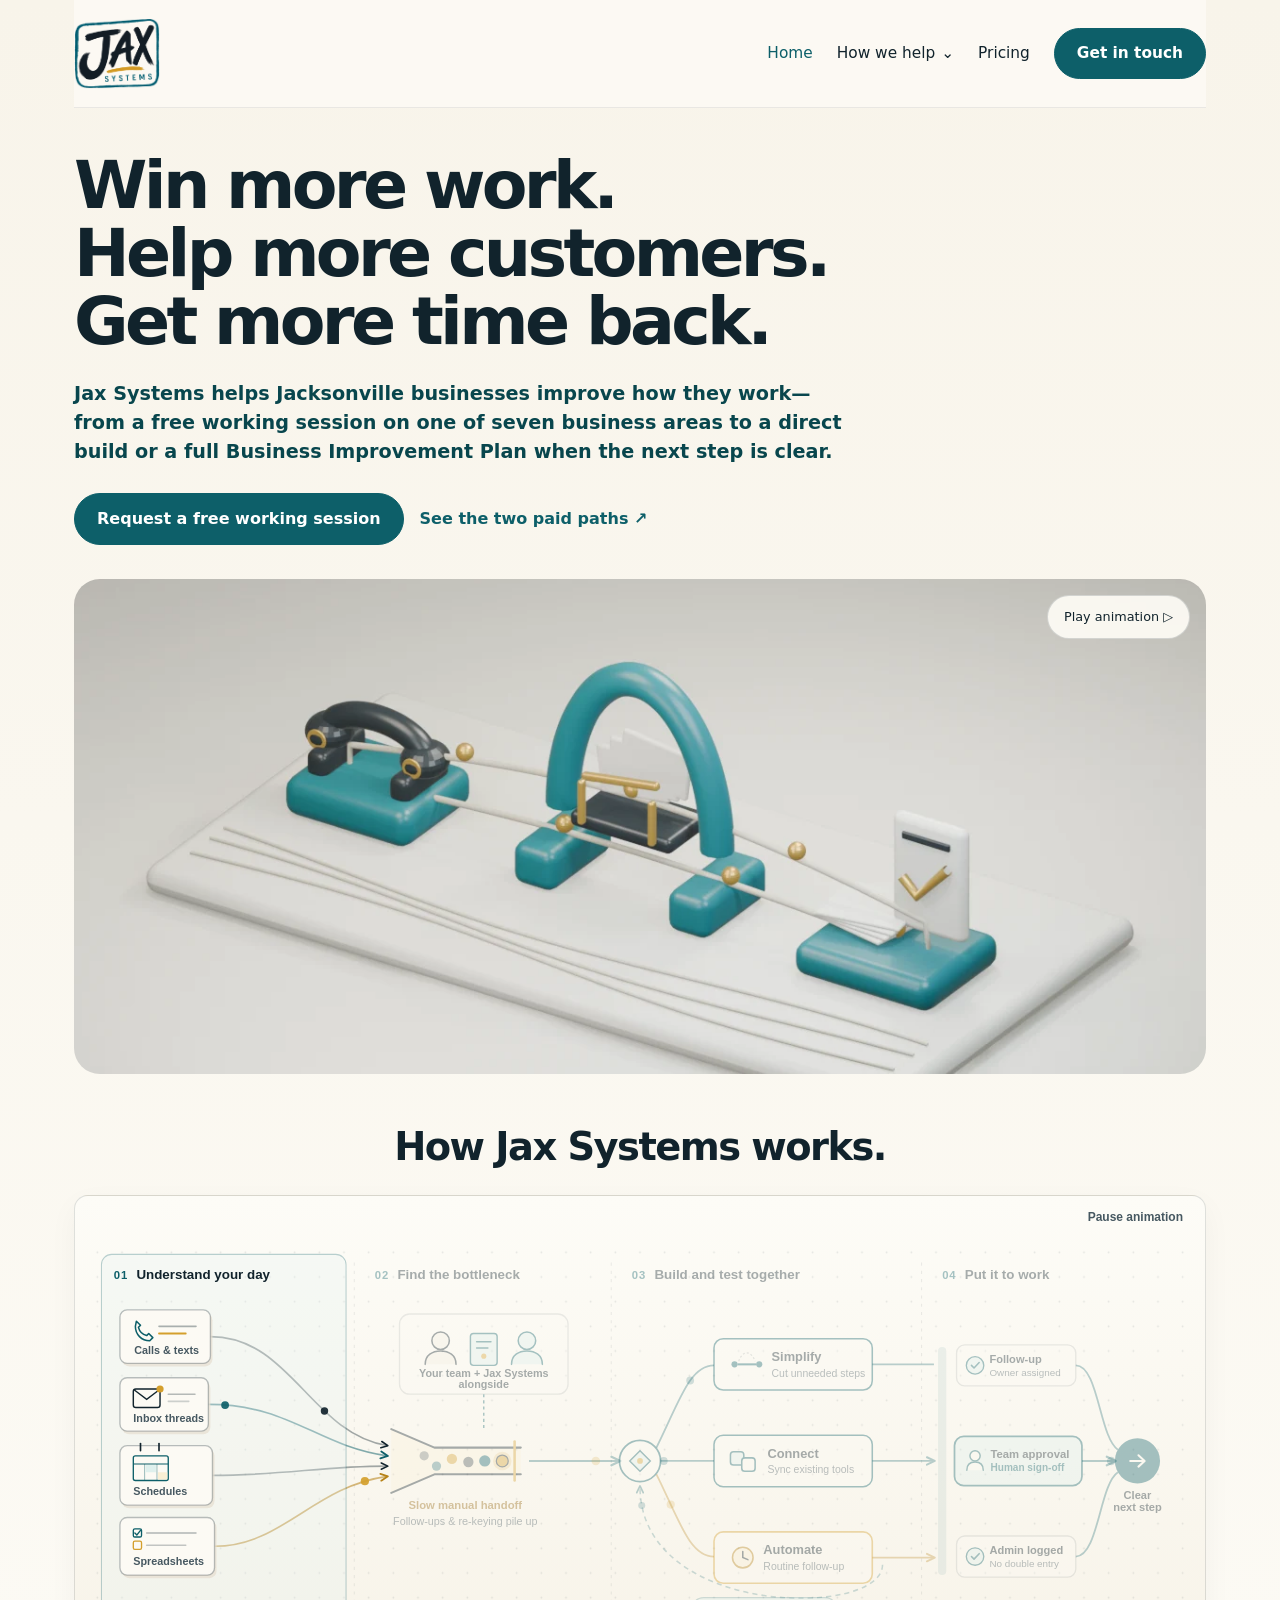
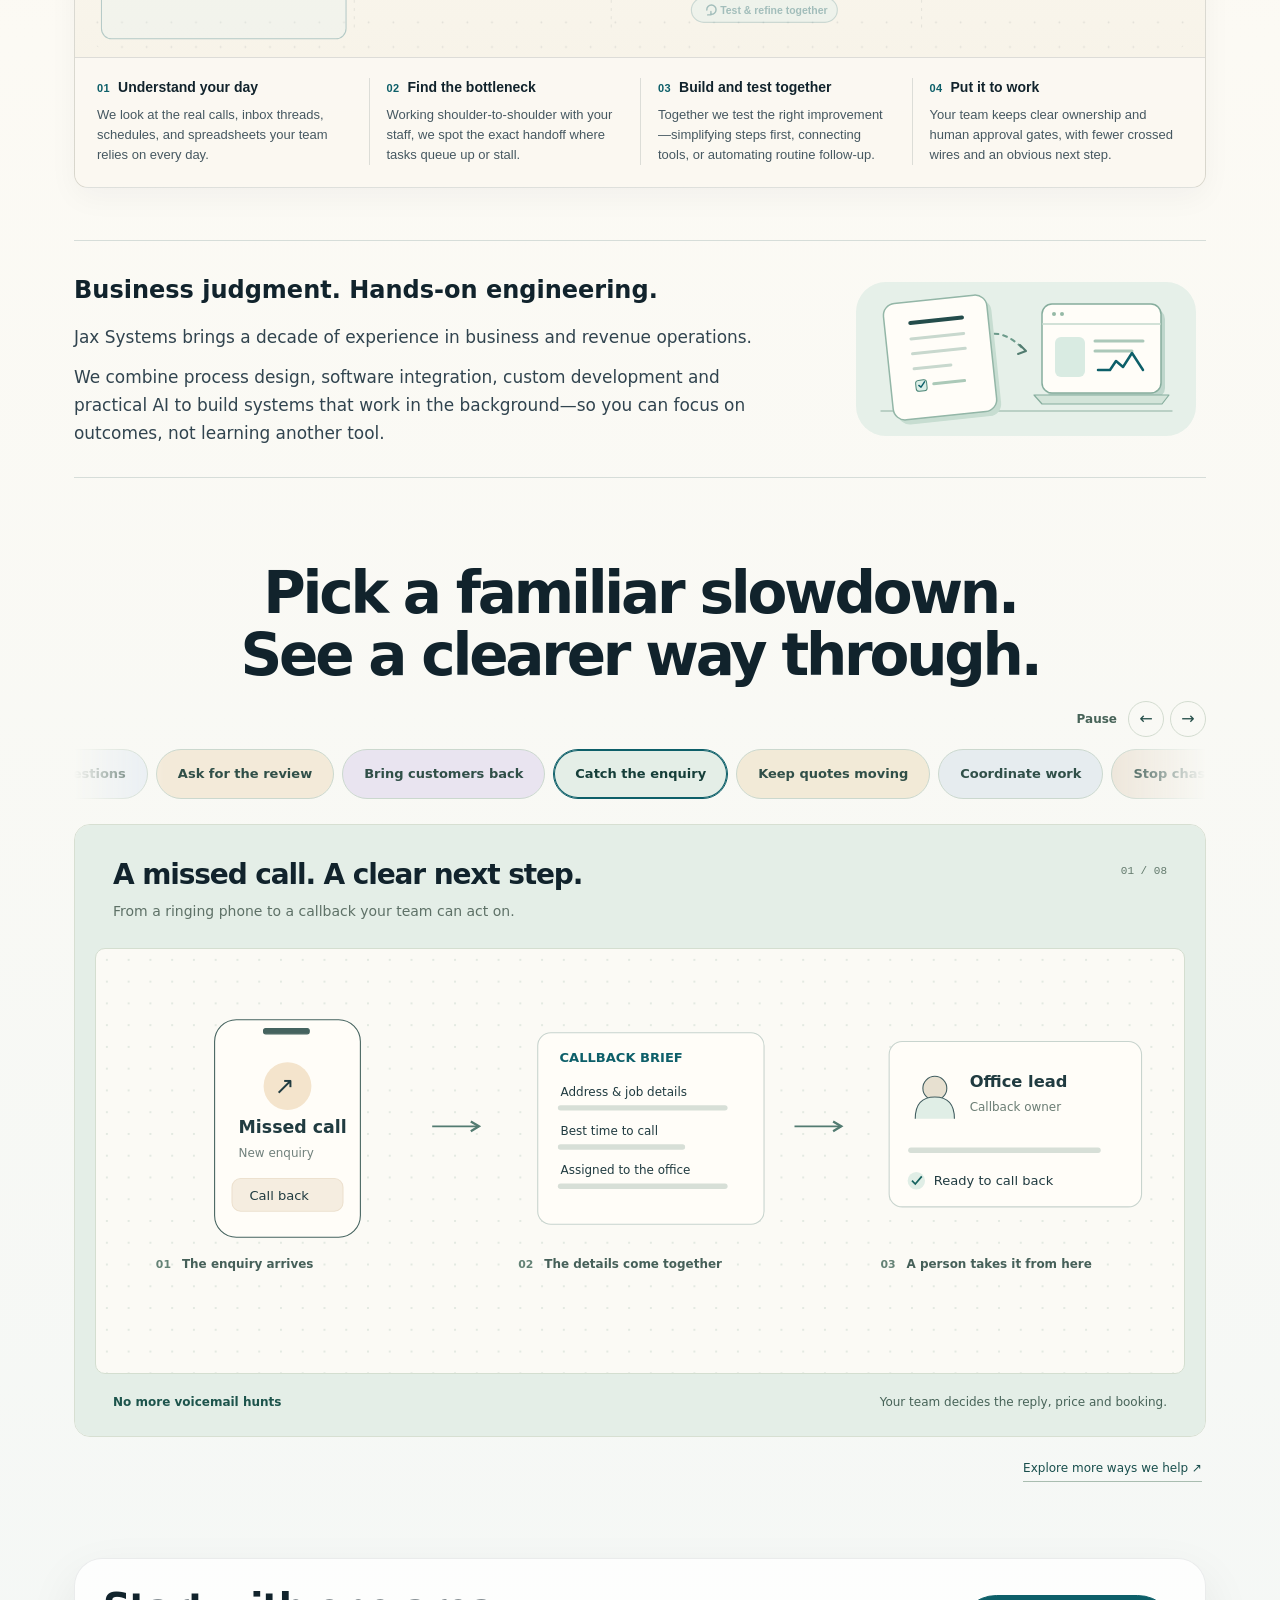
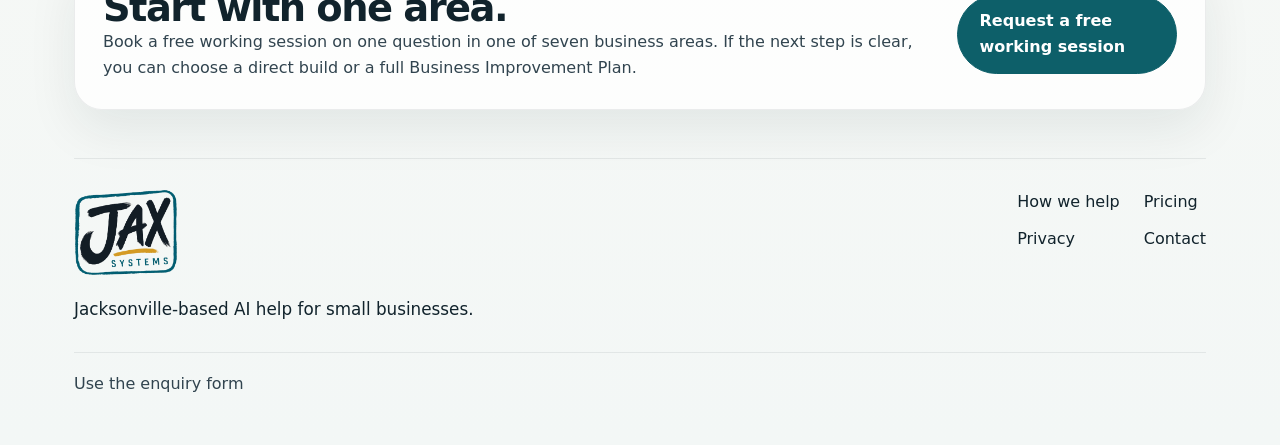
==== commit 19eeb582: "Publish free working session and two-path offer" ====
--- a/public/index.html
+++ b/public/index.html
@@ -10,7 +10,7 @@
       <link rel="canonical" href="https://jaxsystems.ai/">
       <link rel="stylesheet" href="site.css?v=9e94241748b2">
       <link rel="stylesheet" href="workshop.css?v=9fbd590884d9">
-      <script src="site.js?v=19af6a1a8c17" defer></script>
+      <script src="site.js?v=763bc70ea5bd" defer></script>
       <script src="workshop.js?v=8782c092cd46" defer></script>
       <script type="application/ld+json">{
   "@context": "https://schema.org",
@@ -53,7 +53,7 @@
 
           <link rel="stylesheet" href="how-we-help.css?v=1d0e1a8d6a10">
       <link rel="stylesheet" href="workflow-visual-6428c1f98a21.css?v=6428c1f98a21">
-      <script src="how-we-help.js?v=2f92f97ea77f" defer></script>
+      <script src="how-we-help.js?v=37fb3e4d13dc" defer></script>
       <script src="workflow-visual-7ba2a9654c72.js?v=7ba2a9654c72" defer></script>
 <link rel="stylesheet" href="refinements.css?v=400b3b02f6d1">
 </head>
@@ -81,10 +81,10 @@
     <div class="hero-copy">
 
       <h1 aria-label="Win more work. Help more customers. Get more time back."><span>Win more work.</span> <span>Help more customers.</span> <span>Get more time back.</span></h1>
-      <p class="hero-subheading">Jax Systems helps Jacksonville businesses improve how they work—from figuring out what needs to change to building the systems that make it happen.</p>
+      <p class="hero-subheading">Jax Systems helps Jacksonville businesses improve how they work—from a free working session on one of seven business areas to a direct build or a full Business Improvement Plan when the next step is clear.</p>
       <div class="hero-actions">
-        <a class="pill" href="contact.html#contact-form">Let’s talk about your business</a>
-        <a class="text-link" href="#examples">See familiar examples ↗</a>
+        <a class="pill" href="contact.html#contact-form">Request a free working session</a>
+        <a class="text-link" href="pricing.html#two-paths">See the two paid paths ↗</a>
       </div>
     </div>
   </div>
@@ -631,10 +631,10 @@
   <div class="callout">
     <div>
 
-      <h2>Let’s talk about what could work better.</h2>
-      <p>Start with an introductory conversation at no charge. No paid work starts without your approval.</p>
+      <h2>Start with one area.</h2>
+      <p>Book a free working session on one question in one of seven business areas. If the next step is clear, you can choose a direct build or a full Business Improvement Plan.</p>
     </div>
-    <a class="pill" href="contact.html#contact-form">Request an introductory call</a>
+    <a class="pill" href="contact.html#contact-form">Request a free working session</a>
   </div>
 </section>
 
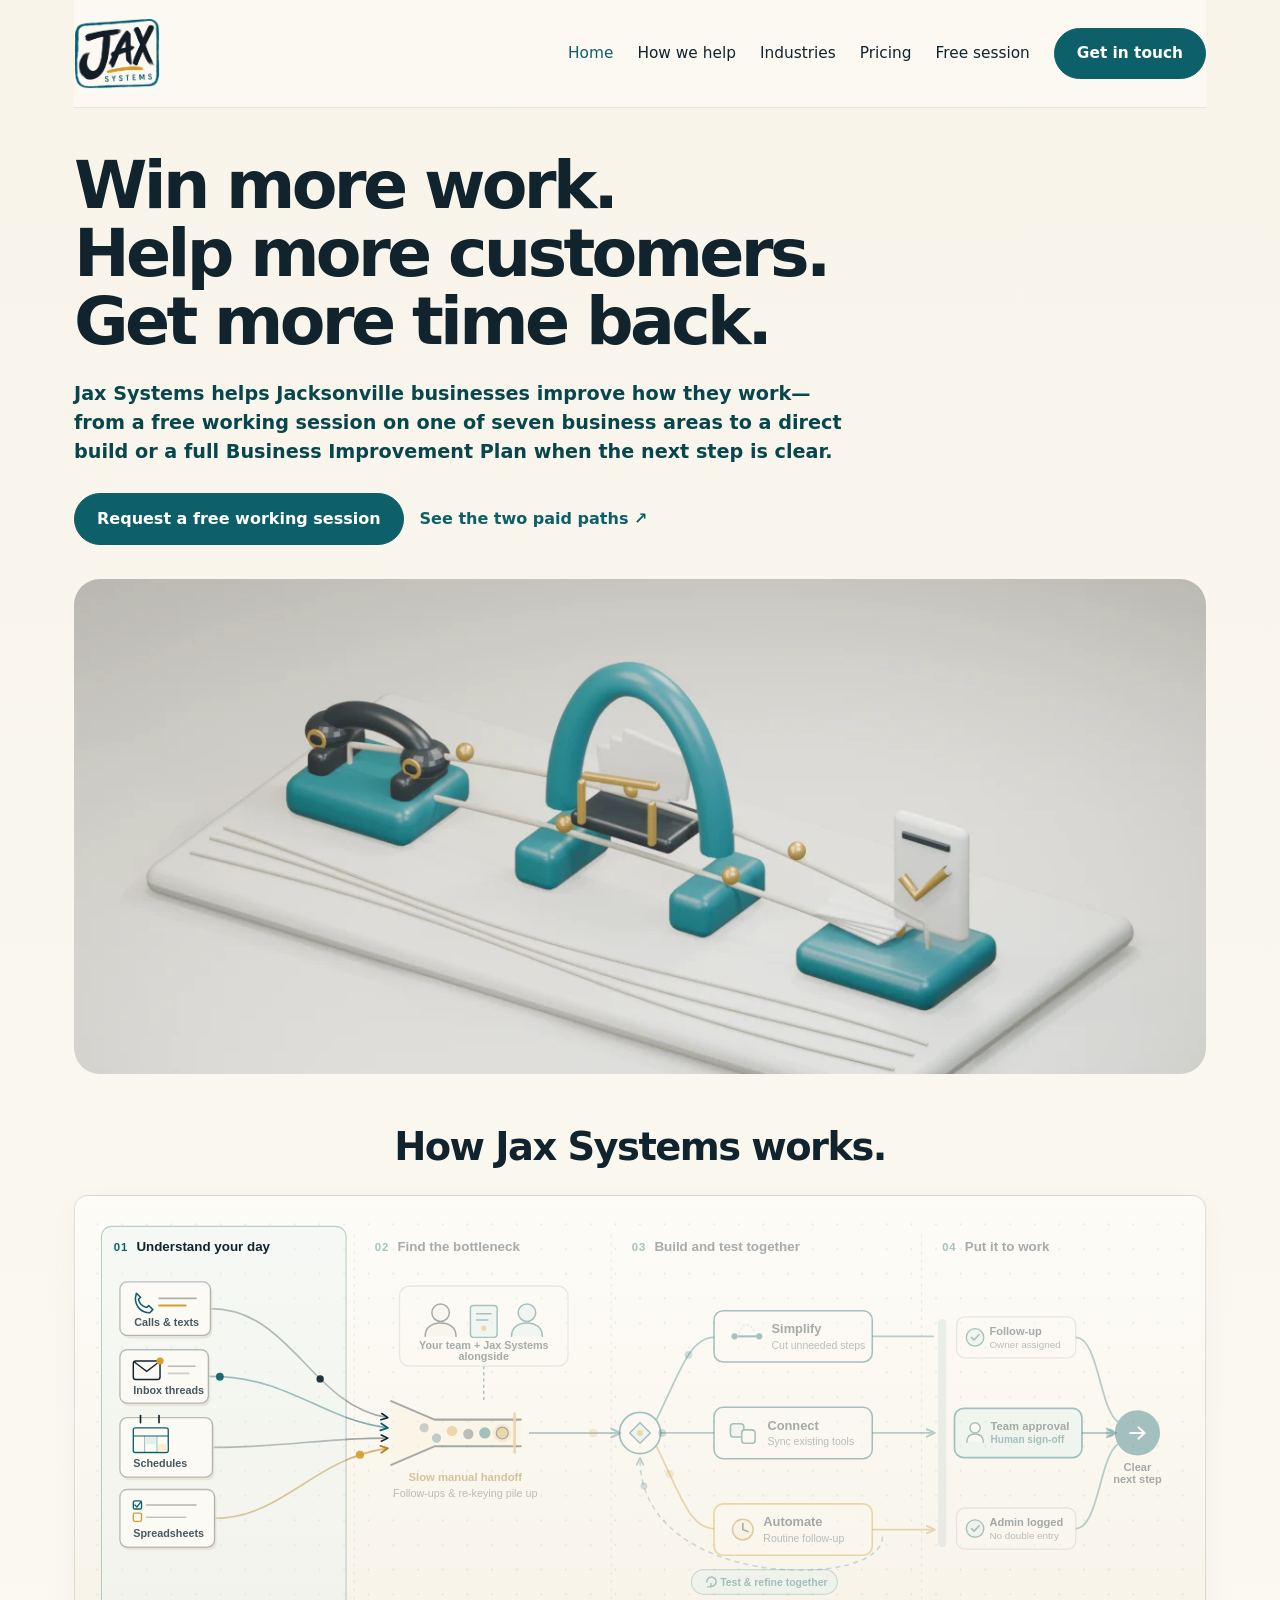
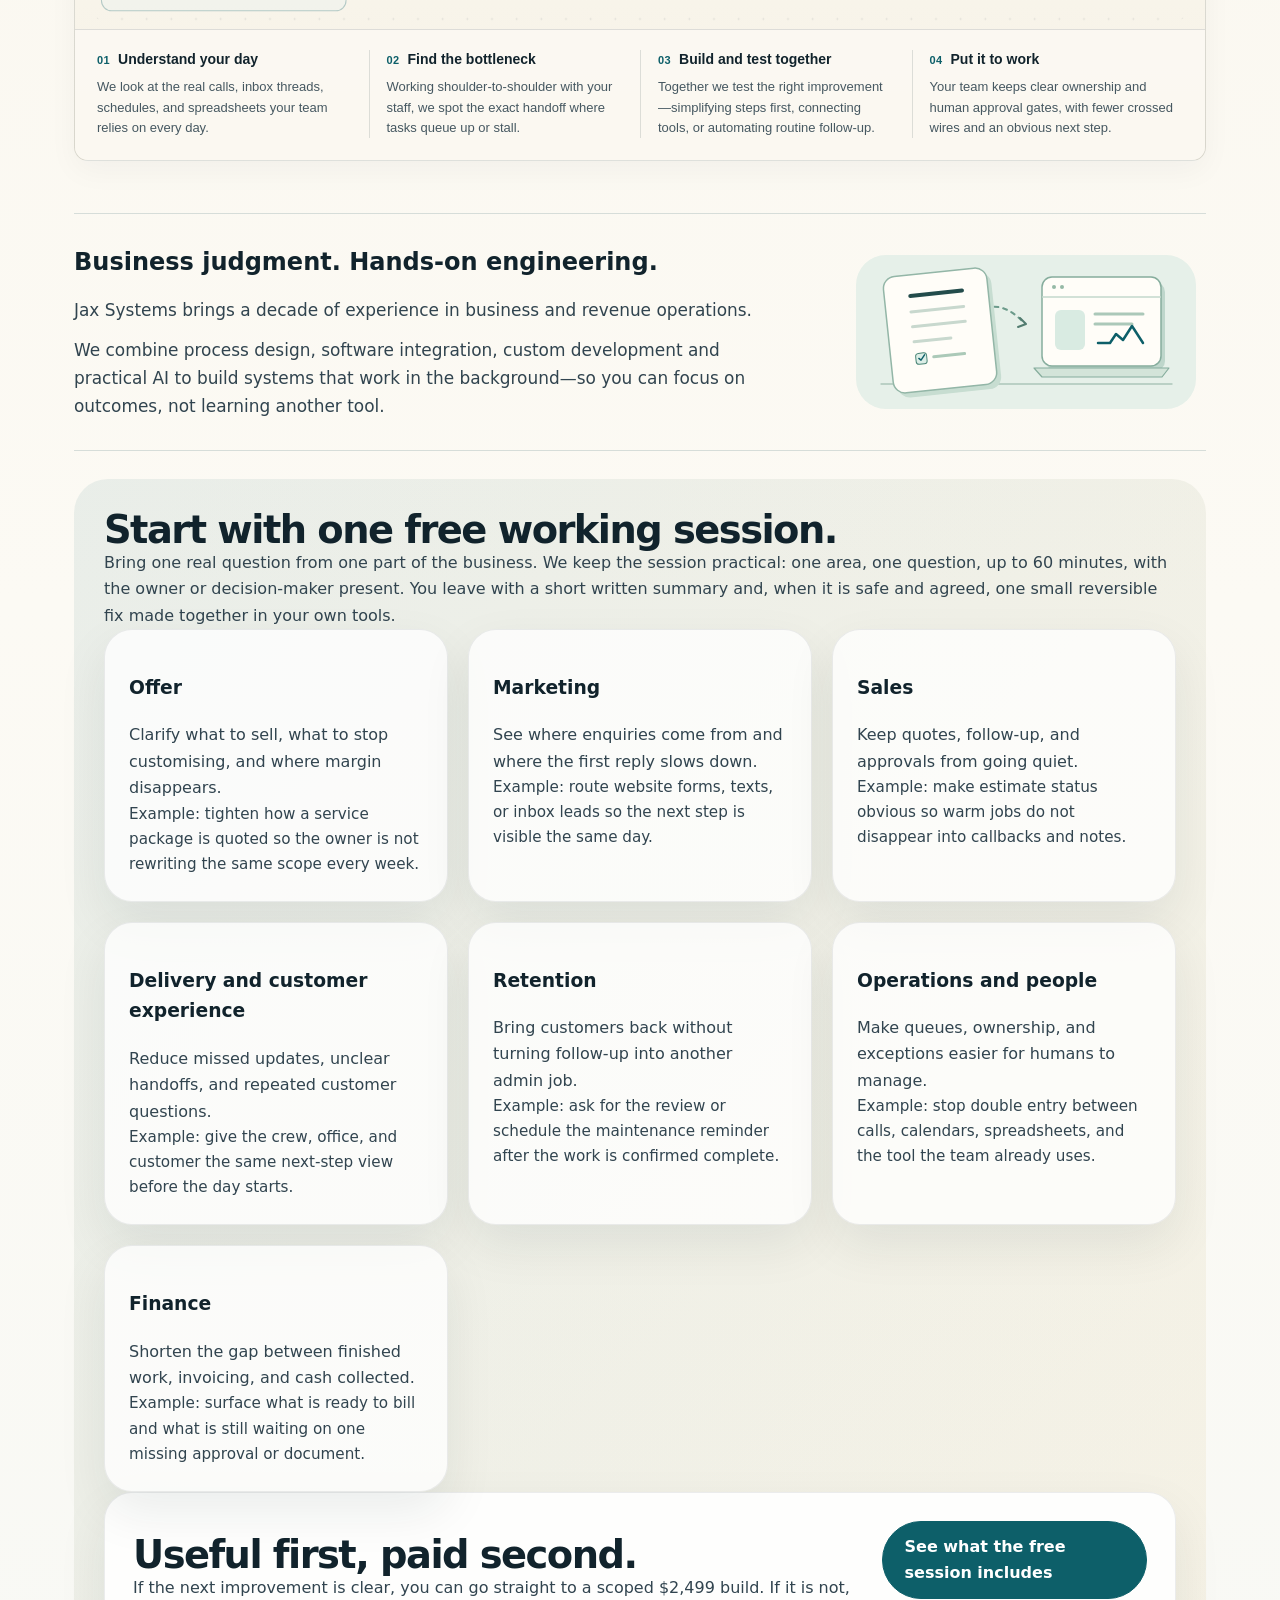
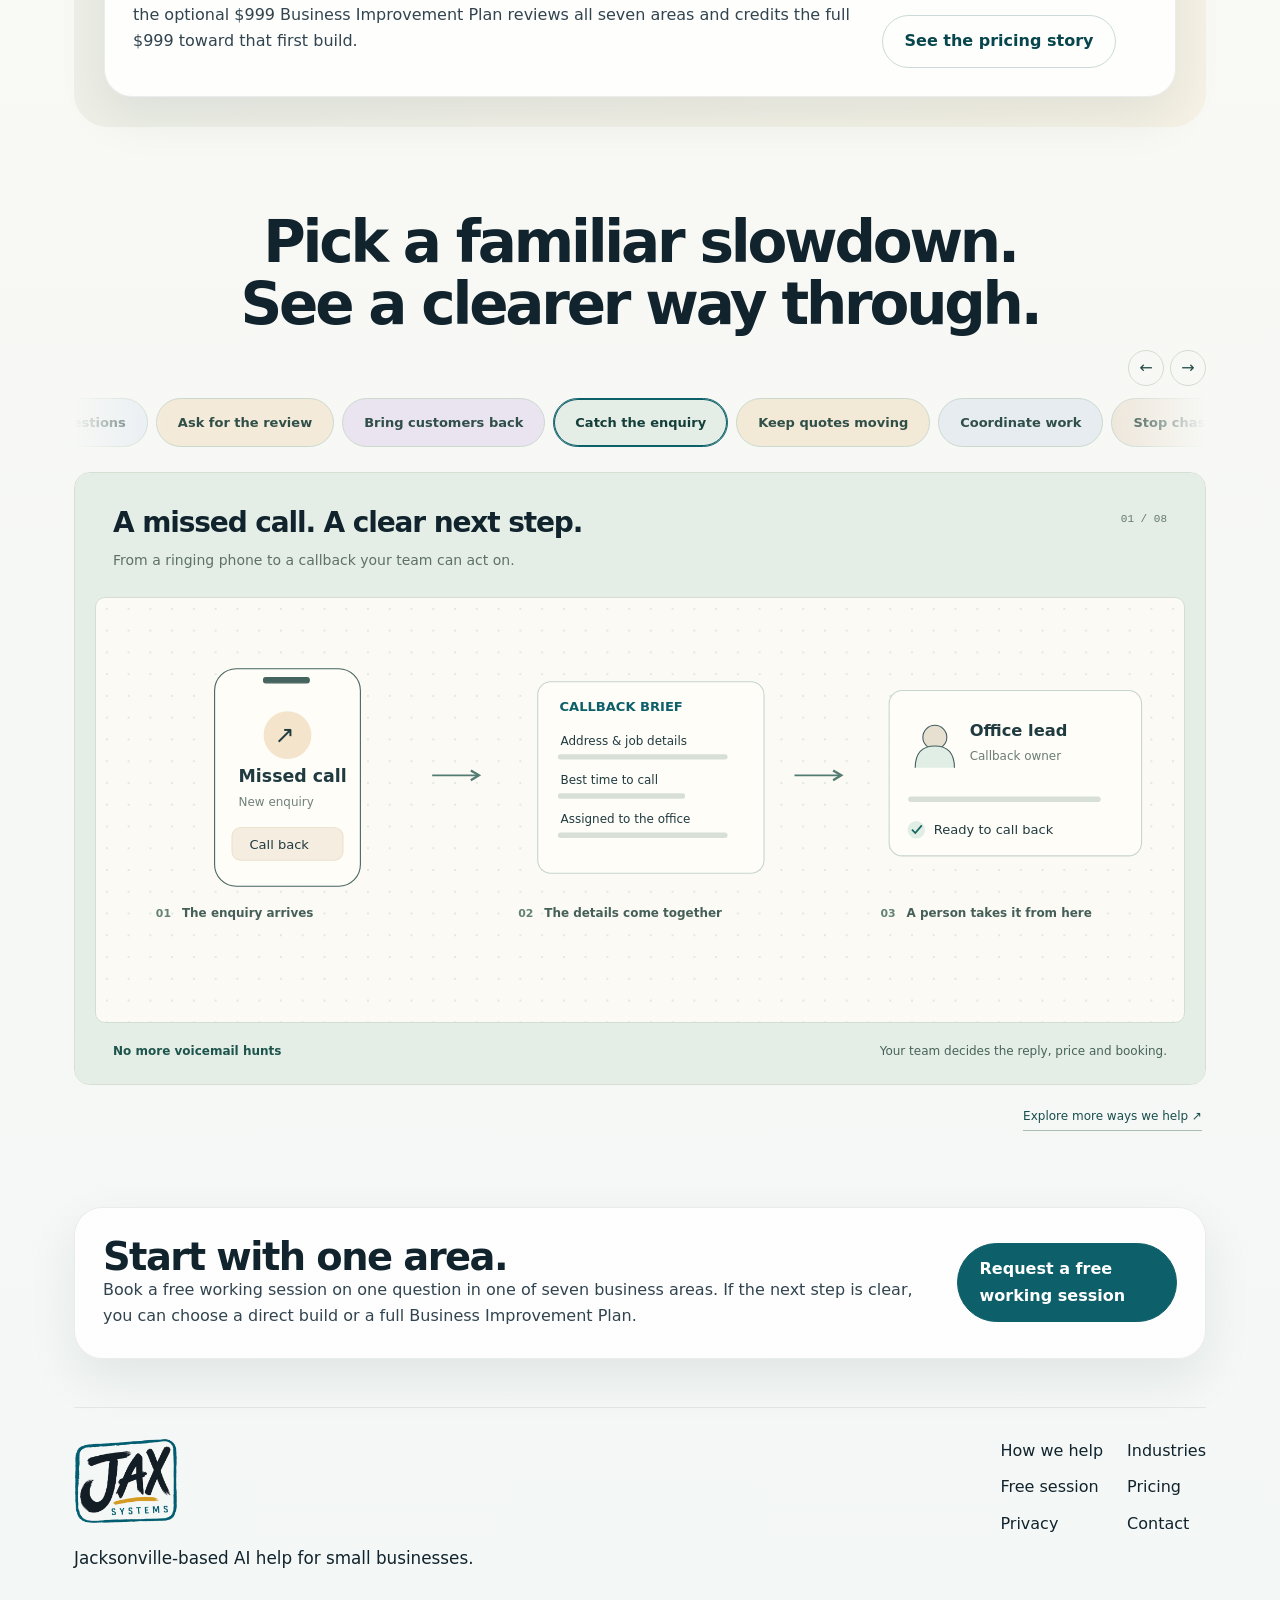
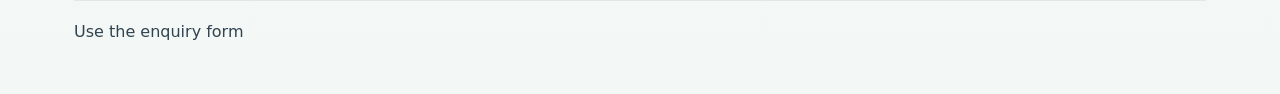
==== commit c36331e3: "Stage seven-area redesign for review only" ====
--- a/public/index.html
+++ b/public/index.html
@@ -8,10 +8,10 @@
       <meta name="theme-color" content="#0d5f69">
       <meta name="robots" content="index,follow,max-image-preview:large">
       <link rel="canonical" href="https://jaxsystems.ai/">
-      <link rel="stylesheet" href="site.css?v=9e94241748b2">
+      <link rel="stylesheet" href="site.css?v=dcf844166d98">
       <link rel="stylesheet" href="workshop.css?v=9fbd590884d9">
-      <script src="site.js?v=763bc70ea5bd" defer></script>
-      <script src="workshop.js?v=8782c092cd46" defer></script>
+      <script src="site.js?v=ab345a7f6ab2" defer></script>
+      <script src="workshop.js?v=67b5b86dd56a" defer></script>
       <script type="application/ld+json">{
   "@context": "https://schema.org",
   "@type": "Organization",
@@ -53,7 +53,7 @@
 
           <link rel="stylesheet" href="how-we-help.css?v=1d0e1a8d6a10">
       <link rel="stylesheet" href="workflow-visual-6428c1f98a21.css?v=6428c1f98a21">
-      <script src="how-we-help.js?v=37fb3e4d13dc" defer></script>
+      <script src="how-we-help.js?v=3dbcd0bed602" defer></script>
       <script src="workflow-visual-7ba2a9654c72.js?v=7ba2a9654c72" defer></script>
 <link rel="stylesheet" href="refinements.css?v=400b3b02f6d1">
 </head>
@@ -68,9 +68,10 @@
           <button class="menu-toggle" type="button" aria-expanded="false" aria-controls="site-nav">Menu</button>
           <nav class="site-nav" id="site-nav" aria-label="Main navigation">
             <a href="index.html" aria-current="page">Home</a>
-<a data-help-link href="how-we-help.html">How we help</a>
+<a href="ways-we-help.html">How we help</a>
+<a href="how-we-help.html">Industries</a>
 <a href="pricing.html">Pricing</a>
-
+<a href="free-working-session.html">Free session</a>
 <a class="pill" href="contact.html#contact-form">Get in touch</a>
           </nav>
         </header>
@@ -83,8 +84,8 @@
       <h1 aria-label="Win more work. Help more customers. Get more time back."><span>Win more work.</span> <span>Help more customers.</span> <span>Get more time back.</span></h1>
       <p class="hero-subheading">Jax Systems helps Jacksonville businesses improve how they work—from a free working session on one of seven business areas to a direct build or a full Business Improvement Plan when the next step is clear.</p>
       <div class="hero-actions">
-        <a class="pill" href="contact.html#contact-form">Request a free working session</a>
-        <a class="text-link" href="pricing.html#two-paths">See the two paid paths ↗</a>
+        <a class="pill" href="free-working-session.html">Request a free working session</a>
+        <a class="text-link" href="pricing.html#pricing-story">See the two paid paths ↗</a>
       </div>
     </div>
   </div>
@@ -92,8 +93,7 @@
     <video muted loop playsinline preload="metadata" poster="poster.webp" aria-label="An illustration of an enquiry becoming an organized handoff for human review">
       <source src="hero.mp4" type="video/mp4">
     </video>
-    <button class="motion-button" data-motion type="button" aria-pressed="false" aria-label="Play animation">Play animation ▷</button>
-  </div>
+      </div>
 </section>
 
 <section class="section" aria-labelledby="workflow-heading">
@@ -625,7 +625,34 @@
   </svg>
 </section>
 
-<section class="section use-case-gallery" id="examples"><h2 class="gallery-title">Pick a familiar slowdown.<br>See a clearer way through.</h2><div class="navrow"><div class="tabs" role="tablist" aria-label="Browse workflow examples"><button type="button" class="tab is-current" role="tab" id="tab-0" aria-controls="case-0" aria-selected="true" tabindex="0">Catch the enquiry</button><button type="button" class="tab" role="tab" id="tab-1" aria-controls="case-1" aria-selected="false" tabindex="-1">Keep quotes moving</button><button type="button" class="tab" role="tab" id="tab-2" aria-controls="case-2" aria-selected="false" tabindex="-1">Coordinate work</button><button type="button" class="tab" role="tab" id="tab-3" aria-controls="case-3" aria-selected="false" tabindex="-1">Stop chasing paperwork</button><button type="button" class="tab" role="tab" id="tab-4" aria-controls="case-4" aria-selected="false" tabindex="-1">Get paid faster</button><button type="button" class="tab" role="tab" id="tab-5" aria-controls="case-5" aria-selected="false" tabindex="-1">Answer repeat questions</button><button type="button" class="tab" role="tab" id="tab-6" aria-controls="case-6" aria-selected="false" tabindex="-1">Ask for the review</button><button type="button" class="tab" role="tab" id="tab-7" aria-controls="case-7" aria-selected="false" tabindex="-1">Bring customers back</button></div><div class="arrows"><button id="cycle-toggle" class="cycle-toggle" type="button" aria-label="Pause automatic cycling">Pause</button><button type="button" id="prev" class="arrow" aria-label="Previous workflow">←</button><button type="button" id="next" class="arrow" aria-label="Next workflow">→</button></div></div><div class="track" tabindex="0" aria-label="Workflow examples. Swipe horizontally to browse"><article class="panel is-active" role="tabpanel" id="case-0" aria-labelledby="tab-0" style="--accent:#e4eee7"><div class="panelhead"><div><h3>A missed call. A clear next step.</h3><p>From a ringing phone to a callback your team can act on.</p></div><span class="casecount">01 / 08</span></div><div class="drawing"><svg class="diagram desktop" role="img" aria-label="A missed call. A clear next step. The enquiry arrives → The details come together → A person takes it from here" viewBox="0 0 1000 390"><defs><marker id="a0False" markerWidth="8" markerHeight="8" refX="6" refY="4" orient="auto"><path d="M1 1l5 3-5 3" fill="none" stroke="#527b71" stroke-width="1.4"/></marker><pattern id="grid0False" width="20" height="20" patternUnits="userSpaceOnUse"><circle cx="10" cy="10" r=".8" fill="#bed0c4" opacity=".6"/></pattern></defs><rect width="1000" height="390" fill="url(#grid0False)"/><path d="M309 163h43" fill="none" stroke="#527b71" stroke-width="1.5" marker-end="url(#a0False)"/><g transform="translate(45,65)"><rect x="64" y="0" width="134" height="200" rx="20" fill="#fffdf8" stroke="#45635f"/><rect x="109" y="8" width="42" height="5" rx="2" fill="#45635f" stroke="#45635f"/><circle cx="131" cy="61" r="22" fill="#f4e4cc"/><text x="119" y="68" font-size="22" fill="#203b40" font-weight="500">↗</text><text x="86" y="104" font-size="16" fill="#203b40" font-weight="650">Missed call</text><text x="86" y="126" font-size="11" fill="#71817c" font-weight="500">New enquiry</text><rect x="80" y="146" width="102" height="30" rx="8" fill="#f5ede0" stroke="#ede1cf"/><text x="96" y="166" font-size="12" fill="#203b40" font-weight="500">Call back</text><text x="10" y="228" font-size="10" fill="#648275" font-weight="700">01</text><text x="34" y="228" font-size="11" fill="#466059" font-weight="600">The enquiry arrives</text></g><path d="M642 163h43" fill="none" stroke="#527b71" stroke-width="1.5" marker-end="url(#a0False)"/><g transform="translate(378,65)"><rect x="28" y="12" width="208" height="176" rx="12" fill="#fffdf8" stroke="#c8d4ce"/><text x="48" y="39" font-size="12" fill="#0d5f69" font-weight="650">CALLBACK BRIEF</text><text x="49" y="70" font-size="11" fill="#203b40" font-weight="500">Address &amp; job details</text><path d="M49 81h151" stroke="#d7dfd7" stroke-width="5" stroke-linecap="round"/><text x="49" y="106" font-size="11" fill="#203b40" font-weight="500">Best time to call</text><path d="M49 117h112" stroke="#d7dfd7" stroke-width="5" stroke-linecap="round"/><text x="49" y="142" font-size="11" fill="#203b40" font-weight="500">Assigned to the office</text><path d="M49 153h151" stroke="#d7dfd7" stroke-width="5" stroke-linecap="round"/><text x="10" y="228" font-size="10" fill="#648275" font-weight="700">02</text><text x="34" y="228" font-size="11" fill="#466059" font-weight="600">The details come together</text></g><g transform="translate(711,65)"><rect x="18" y="20" width="232" height="152" rx="12" fill="#fffdf8" stroke="#c8d4ce"/><circle cx="60" cy="63" r="11" fill="#e7e0d0" stroke="#425e60"/><path d="M42 91q0-20 18-20t18 20" fill="#e0eee6" stroke="#425e60"/><text x="92" y="62" font-size="15" fill="#203b40" font-weight="650">Office lead</text><text x="92" y="84" font-size="11" fill="#6b7d74" font-weight="500">Callback owner</text><path d="M38 120h172" stroke="#d7dfd7" stroke-width="5" stroke-linecap="round"/><circle cx="43" cy="148" r="8" fill="#e0eee6"/><path d="M39 148l3 3 6-7" fill="none" stroke="#16635f" stroke-width="1.6"/><text x="59" y="152" font-size="12" fill="#203b40" font-weight="500">Ready to call back</text><text x="10" y="228" font-size="10" fill="#648275" font-weight="700">03</text><text x="34" y="228" font-size="11" fill="#466059" font-weight="600">A person takes it from here</text></g></svg><svg class="diagram mobile" role="img" aria-label="A missed call. A clear next step. The enquiry arrives → The details come together → A person takes it from here" viewBox="0 0 360 830"><defs><marker id="a0True" markerWidth="8" markerHeight="8" refX="6" refY="4" orient="auto"><path d="M1 1l5 3-5 3" fill="none" stroke="#527b71" stroke-width="1.4"/></marker><pattern id="grid0True" width="20" height="20" patternUnits="userSpaceOnUse"><circle cx="10" cy="10" r=".8" fill="#bed0c4" opacity=".6"/></pattern></defs><rect width="360" height="830" fill="url(#grid0True)"/><path d="M180 285v20" fill="none" stroke="#527b71" stroke-width="1.5" marker-end="url(#a0True)"/><g transform="translate(48,45)"><rect x="64" y="0" width="134" height="200" rx="20" fill="#fffdf8" stroke="#45635f"/><rect x="109" y="8" width="42" height="5" rx="2" fill="#45635f" stroke="#45635f"/><circle cx="131" cy="61" r="22" fill="#f4e4cc"/><text x="119" y="68" font-size="22" fill="#203b40" font-weight="500">↗</text><text x="86" y="104" font-size="16" fill="#203b40" font-weight="650">Missed call</text><text x="86" y="126" font-size="11" fill="#71817c" font-weight="500">New enquiry</text><rect x="80" y="146" width="102" height="30" rx="8" fill="#f5ede0" stroke="#ede1cf"/><text x="96" y="166" font-size="12" fill="#203b40" font-weight="500">Call back</text><text x="10" y="228" font-size="10" fill="#648275" font-weight="700">01</text><text x="34" y="228" font-size="11" fill="#466059" font-weight="600">The enquiry arrives</text></g><path d="M180 552v20" fill="none" stroke="#527b71" stroke-width="1.5" marker-end="url(#a0True)"/><g transform="translate(48,312)"><rect x="28" y="12" width="208" height="176" rx="12" fill="#fffdf8" stroke="#c8d4ce"/><text x="48" y="39" font-size="12" fill="#0d5f69" font-weight="650">CALLBACK BRIEF</text><text x="49" y="70" font-size="11" fill="#203b40" font-weight="500">Address &amp; job details</text><path d="M49 81h151" stroke="#d7dfd7" stroke-width="5" stroke-linecap="round"/><text x="49" y="106" font-size="11" fill="#203b40" font-weight="500">Best time to call</text><path d="M49 117h112" stroke="#d7dfd7" stroke-width="5" stroke-linecap="round"/><text x="49" y="142" font-size="11" fill="#203b40" font-weight="500">Assigned to the office</text><path d="M49 153h151" stroke="#d7dfd7" stroke-width="5" stroke-linecap="round"/><text x="10" y="228" font-size="10" fill="#648275" font-weight="700">02</text><text x="34" y="228" font-size="11" fill="#466059" font-weight="600">The details come together</text></g><g transform="translate(48,579)"><rect x="18" y="20" width="232" height="152" rx="12" fill="#fffdf8" stroke="#c8d4ce"/><circle cx="60" cy="63" r="11" fill="#e7e0d0" stroke="#425e60"/><path d="M42 91q0-20 18-20t18 20" fill="#e0eee6" stroke="#425e60"/><text x="92" y="62" font-size="15" fill="#203b40" font-weight="650">Office lead</text><text x="92" y="84" font-size="11" fill="#6b7d74" font-weight="500">Callback owner</text><path d="M38 120h172" stroke="#d7dfd7" stroke-width="5" stroke-linecap="round"/><circle cx="43" cy="148" r="8" fill="#e0eee6"/><path d="M39 148l3 3 6-7" fill="none" stroke="#16635f" stroke-width="1.6"/><text x="59" y="152" font-size="12" fill="#203b40" font-weight="500">Ready to call back</text><text x="10" y="228" font-size="10" fill="#648275" font-weight="700">03</text><text x="34" y="228" font-size="11" fill="#466059" font-weight="600">A person takes it from here</text></g></svg></div><div class="foot"><span>No more voicemail hunts</span><span>Your team decides the reply, price and booking.</span></div></article><article class="panel" inert role="tabpanel" id="case-1" aria-labelledby="tab-1" style="--accent:#f2ead7"><div class="panelhead"><div><h3>Follow up. Without the chasing.</h3><p>A quote stays visible until the customer responds.</p></div><span class="casecount">02 / 08</span></div><div class="drawing"><svg class="diagram desktop" role="img" aria-label="Follow up. Without the chasing. Quote sent → A gentle follow-up → The conversation stays human" viewBox="0 0 1000 390"><defs><marker id="a1False" markerWidth="8" markerHeight="8" refX="6" refY="4" orient="auto"><path d="M1 1l5 3-5 3" fill="none" stroke="#527b71" stroke-width="1.4"/></marker><pattern id="grid1False" width="20" height="20" patternUnits="userSpaceOnUse"><circle cx="10" cy="10" r=".8" fill="#bed0c4" opacity=".6"/></pattern></defs><rect width="1000" height="390" fill="url(#grid1False)"/><path d="M309 163h43" fill="none" stroke="#527b71" stroke-width="1.5" marker-end="url(#a1False)"/><g transform="translate(45,65)"><rect x="28" y="12" width="208" height="176" rx="12" fill="#fffdf8" stroke="#c8d4ce"/><text x="48" y="39" font-size="12" fill="#0d5f69" font-weight="650">ESTIMATE #1042</text><text x="49" y="70" font-size="11" fill="#203b40" font-weight="500">Scope of work</text><path d="M49 81h151" stroke="#d7dfd7" stroke-width="5" stroke-linecap="round"/><text x="49" y="106" font-size="11" fill="#203b40" font-weight="500">Quote sent · awaiting reply</text><path d="M49 117h112" stroke="#d7dfd7" stroke-width="5" stroke-linecap="round"/><text x="49" y="142" font-size="11" fill="#203b40" font-weight="500">Customer contact</text><path d="M49 153h151" stroke="#d7dfd7" stroke-width="5" stroke-linecap="round"/><text x="10" y="228" font-size="10" fill="#648275" font-weight="700">01</text><text x="34" y="228" font-size="11" fill="#466059" font-weight="600">Quote sent</text></g><path d="M642 163h43" fill="none" stroke="#527b71" stroke-width="1.5" marker-end="url(#a1False)"/><g transform="translate(378,65)"><rect x="25" y="20" width="214" height="150" rx="12" fill="#fffdf8" stroke="#c8d4ce"/><circle cx="70" cy="73" r="25" fill="#f5e6c9" stroke="#c2a163"/><path d="M70 57v17l11 7" fill="none" stroke="#77643b" stroke-width="2"/><text x="111" y="70" font-size="14" fill="#203b40" font-weight="650">Still waiting?</text><text x="111" y="90" font-size="11" fill="#203b40" font-weight="500">Check for a reply</text><rect x="43" y="119" width="178" height="30" rx="7" fill="#f4ead4" stroke="#e7d7b5"/><text x="57" y="139" font-size="12" fill="#203b40" font-weight="500">Queue a follow-up</text><text x="10" y="228" font-size="10" fill="#648275" font-weight="700">02</text><text x="34" y="228" font-size="11" fill="#466059" font-weight="600">A gentle follow-up</text></g><g transform="translate(711,65)"><rect x="20" y="5" width="232" height="80" rx="12" fill="#fffdf8" stroke="#c8d4ce"/><text x="39" y="32" font-size="13" fill="#0d5f69" font-weight="650">Customer replied</text><text x="39" y="56" font-size="11" fill="#203b40" font-weight="500">“Can we talk about timing?”</text><rect x="20" y="110" width="232" height="70" rx="12" fill="#e5eee6" stroke="#bbcfbf"/><circle cx="43" cy="145" r="8" fill="#e0eee6"/><path d="M39 145l3 3 6-7" fill="none" stroke="#16635f" stroke-width="1.6"/><text x="60" y="149" font-size="13" fill="#0d5f69" font-weight="650">Reminders stop</text><text x="10" y="228" font-size="10" fill="#648275" font-weight="700">03</text><text x="34" y="228" font-size="11" fill="#466059" font-weight="600">The conversation stays human</text></g></svg><svg class="diagram mobile" role="img" aria-label="Follow up. Without the chasing. Quote sent → A gentle follow-up → The conversation stays human" viewBox="0 0 360 830"><defs><marker id="a1True" markerWidth="8" markerHeight="8" refX="6" refY="4" orient="auto"><path d="M1 1l5 3-5 3" fill="none" stroke="#527b71" stroke-width="1.4"/></marker><pattern id="grid1True" width="20" height="20" patternUnits="userSpaceOnUse"><circle cx="10" cy="10" r=".8" fill="#bed0c4" opacity=".6"/></pattern></defs><rect width="360" height="830" fill="url(#grid1True)"/><path d="M180 285v20" fill="none" stroke="#527b71" stroke-width="1.5" marker-end="url(#a1True)"/><g transform="translate(48,45)"><rect x="28" y="12" width="208" height="176" rx="12" fill="#fffdf8" stroke="#c8d4ce"/><text x="48" y="39" font-size="12" fill="#0d5f69" font-weight="650">ESTIMATE #1042</text><text x="49" y="70" font-size="11" fill="#203b40" font-weight="500">Scope of work</text><path d="M49 81h151" stroke="#d7dfd7" stroke-width="5" stroke-linecap="round"/><text x="49" y="106" font-size="11" fill="#203b40" font-weight="500">Quote sent · awaiting reply</text><path d="M49 117h112" stroke="#d7dfd7" stroke-width="5" stroke-linecap="round"/><text x="49" y="142" font-size="11" fill="#203b40" font-weight="500">Customer contact</text><path d="M49 153h151" stroke="#d7dfd7" stroke-width="5" stroke-linecap="round"/><text x="10" y="228" font-size="10" fill="#648275" font-weight="700">01</text><text x="34" y="228" font-size="11" fill="#466059" font-weight="600">Quote sent</text></g><path d="M180 552v20" fill="none" stroke="#527b71" stroke-width="1.5" marker-end="url(#a1True)"/><g transform="translate(48,312)"><rect x="25" y="20" width="214" height="150" rx="12" fill="#fffdf8" stroke="#c8d4ce"/><circle cx="70" cy="73" r="25" fill="#f5e6c9" stroke="#c2a163"/><path d="M70 57v17l11 7" fill="none" stroke="#77643b" stroke-width="2"/><text x="111" y="70" font-size="14" fill="#203b40" font-weight="650">Still waiting?</text><text x="111" y="90" font-size="11" fill="#203b40" font-weight="500">Check for a reply</text><rect x="43" y="119" width="178" height="30" rx="7" fill="#f4ead4" stroke="#e7d7b5"/><text x="57" y="139" font-size="12" fill="#203b40" font-weight="500">Queue a follow-up</text><text x="10" y="228" font-size="10" fill="#648275" font-weight="700">02</text><text x="34" y="228" font-size="11" fill="#466059" font-weight="600">A gentle follow-up</text></g><g transform="translate(48,579)"><rect x="20" y="5" width="232" height="80" rx="12" fill="#fffdf8" stroke="#c8d4ce"/><text x="39" y="32" font-size="13" fill="#0d5f69" font-weight="650">Customer replied</text><text x="39" y="56" font-size="11" fill="#203b40" font-weight="500">“Can we talk about timing?”</text><rect x="20" y="110" width="232" height="70" rx="12" fill="#e5eee6" stroke="#bbcfbf"/><circle cx="43" cy="145" r="8" fill="#e0eee6"/><path d="M39 145l3 3 6-7" fill="none" stroke="#16635f" stroke-width="1.6"/><text x="60" y="149" font-size="13" fill="#0d5f69" font-weight="650">Reminders stop</text><text x="10" y="228" font-size="10" fill="#648275" font-weight="700">03</text><text x="34" y="228" font-size="11" fill="#466059" font-weight="600">The conversation stays human</text></g></svg></div><div class="foot"><span>A reply, not another reminder</span><span>Replies stop the reminders. Your team handles the conversation.</span></div></article><article class="panel" inert role="tabpanel" id="case-2" aria-labelledby="tab-2" style="--accent:#e6ecef"><div class="panelhead"><div><h3>The right details. Before the visit.</h3><p>Bring schedules, job notes and people into the same handoff.</p></div><span class="casecount">03 / 08</span></div><div class="drawing"><svg class="diagram desktop" role="img" aria-label="The right details. Before the visit. Details are scattered → One shared plan → The team is ready" viewBox="0 0 1000 390"><defs><marker id="a2False" markerWidth="8" markerHeight="8" refX="6" refY="4" orient="auto"><path d="M1 1l5 3-5 3" fill="none" stroke="#527b71" stroke-width="1.4"/></marker><pattern id="grid2False" width="20" height="20" patternUnits="userSpaceOnUse"><circle cx="10" cy="10" r=".8" fill="#bed0c4" opacity=".6"/></pattern></defs><rect width="1000" height="390" fill="url(#grid2False)"/><path d="M309 163h43" fill="none" stroke="#527b71" stroke-width="1.5" marker-end="url(#a2False)"/><g transform="translate(45,65)"><rect x="10" y="14" width="218" height="75" rx="12" fill="#fffdf8" stroke="#c8d4ce"/><text x="29" y="42" font-size="13" fill="#203b40" font-weight="650">Job notes</text><path d="M29 63h148" stroke="#d7dfd7" stroke-width="5" stroke-linecap="round"/><rect x="43" y="109" width="208" height="72" rx="12" fill="#e9edf1" stroke="#c7d1da"/><text x="62" y="137" font-size="12" fill="#203b40" font-weight="500">Access &amp; arrival time</text><text x="62" y="160" font-size="11" fill="#203b40" font-weight="500">Side gate · after 9 am</text><text x="10" y="228" font-size="10" fill="#648275" font-weight="700">01</text><text x="34" y="228" font-size="11" fill="#466059" font-weight="600">Details are scattered</text></g><path d="M642 163h43" fill="none" stroke="#527b71" stroke-width="1.5" marker-end="url(#a2False)"/><g transform="translate(378,65)"><rect x="28" y="12" width="208" height="176" rx="12" fill="#fffdf8" stroke="#c8d4ce"/><text x="48" y="39" font-size="12" fill="#0d5f69" font-weight="650">SHARED SCHEDULE</text><path d="M28 52h208" stroke="#c8d4ce"/><rect x="43" y="68" width="27" height="24" rx="4" fill="#f4f3e9" stroke="#f4f3e9"/><rect x="43" y="100" width="27" height="24" rx="4" fill="#f4f3e9" stroke="#f4f3e9"/><rect x="43" y="132" width="27" height="24" rx="4" fill="#f4f3e9" stroke="#f4f3e9"/><rect x="79" y="68" width="27" height="24" rx="4" fill="#f4f3e9" stroke="#f4f3e9"/><rect x="79" y="100" width="27" height="24" rx="4" fill="#f4f3e9" stroke="#f4f3e9"/><rect x="79" y="132" width="27" height="24" rx="4" fill="#f4f3e9" stroke="#f4f3e9"/><rect x="115" y="68" width="27" height="24" rx="4" fill="#f4f3e9" stroke="#f4f3e9"/><rect x="115" y="100" width="27" height="24" rx="4" fill="#e0eee6" stroke="#f4f3e9"/><rect x="115" y="132" width="27" height="24" rx="4" fill="#f4f3e9" stroke="#f4f3e9"/><rect x="151" y="68" width="27" height="24" rx="4" fill="#f4f3e9" stroke="#f4f3e9"/><rect x="151" y="100" width="27" height="24" rx="4" fill="#f4f3e9" stroke="#f4f3e9"/><rect x="151" y="132" width="27" height="24" rx="4" fill="#f4f3e9" stroke="#f4f3e9"/><rect x="187" y="68" width="27" height="24" rx="4" fill="#f4f3e9" stroke="#f4f3e9"/><rect x="187" y="100" width="27" height="24" rx="4" fill="#f4f3e9" stroke="#f4f3e9"/><rect x="187" y="132" width="27" height="24" rx="4" fill="#f4f3e9" stroke="#f4f3e9"/><text x="120" y="118" font-size="15" fill="#0d5f69" font-weight="700">✓</text><rect x="108" y="158" width="111" height="22" rx="6" fill="#0d5f69" stroke="#0d5f69"/><text x="120" y="173" font-size="10" fill="#fff" font-weight="500">Visit confirmed</text><text x="10" y="228" font-size="10" fill="#648275" font-weight="700">02</text><text x="34" y="228" font-size="11" fill="#466059" font-weight="600">One shared plan</text></g><g transform="translate(711,65)"><rect x="20" y="15" width="228" height="165" rx="12" fill="#fffdf8" stroke="#c8d4ce"/><circle cx="66" cy="60" r="11" fill="#e7e0d0" stroke="#425e60"/><path d="M48 88q0-20 18-20t18 20" fill="#e0eee6" stroke="#425e60"/><text x="98" y="58" font-size="14" fill="#203b40" font-weight="650">Assigned crew</text><text x="98" y="80" font-size="11" fill="#203b40" font-weight="500">Confirmed visit</text><circle cx="44" cy="121" r="8" fill="#e0eee6"/><path d="M40 121l3 3 6-7" fill="none" stroke="#16635f" stroke-width="1.6"/><text x="60" y="125" font-size="12" fill="#203b40" font-weight="500">Job brief</text><circle cx="44" cy="151" r="8" fill="#e0eee6"/><path d="M40 151l3 3 6-7" fill="none" stroke="#16635f" stroke-width="1.6"/><text x="60" y="155" font-size="12" fill="#203b40" font-weight="500">Access instructions</text><text x="10" y="228" font-size="10" fill="#648275" font-weight="700">03</text><text x="34" y="228" font-size="11" fill="#466059" font-weight="600">The team is ready</text></g></svg><svg class="diagram mobile" role="img" aria-label="The right details. Before the visit. Details are scattered → One shared plan → The team is ready" viewBox="0 0 360 830"><defs><marker id="a2True" markerWidth="8" markerHeight="8" refX="6" refY="4" orient="auto"><path d="M1 1l5 3-5 3" fill="none" stroke="#527b71" stroke-width="1.4"/></marker><pattern id="grid2True" width="20" height="20" patternUnits="userSpaceOnUse"><circle cx="10" cy="10" r=".8" fill="#bed0c4" opacity=".6"/></pattern></defs><rect width="360" height="830" fill="url(#grid2True)"/><path d="M180 285v20" fill="none" stroke="#527b71" stroke-width="1.5" marker-end="url(#a2True)"/><g transform="translate(48,45)"><rect x="10" y="14" width="218" height="75" rx="12" fill="#fffdf8" stroke="#c8d4ce"/><text x="29" y="42" font-size="13" fill="#203b40" font-weight="650">Job notes</text><path d="M29 63h148" stroke="#d7dfd7" stroke-width="5" stroke-linecap="round"/><rect x="43" y="109" width="208" height="72" rx="12" fill="#e9edf1" stroke="#c7d1da"/><text x="62" y="137" font-size="12" fill="#203b40" font-weight="500">Access &amp; arrival time</text><text x="62" y="160" font-size="11" fill="#203b40" font-weight="500">Side gate · after 9 am</text><text x="10" y="228" font-size="10" fill="#648275" font-weight="700">01</text><text x="34" y="228" font-size="11" fill="#466059" font-weight="600">Details are scattered</text></g><path d="M180 552v20" fill="none" stroke="#527b71" stroke-width="1.5" marker-end="url(#a2True)"/><g transform="translate(48,312)"><rect x="28" y="12" width="208" height="176" rx="12" fill="#fffdf8" stroke="#c8d4ce"/><text x="48" y="39" font-size="12" fill="#0d5f69" font-weight="650">SHARED SCHEDULE</text><path d="M28 52h208" stroke="#c8d4ce"/><rect x="43" y="68" width="27" height="24" rx="4" fill="#f4f3e9" stroke="#f4f3e9"/><rect x="43" y="100" width="27" height="24" rx="4" fill="#f4f3e9" stroke="#f4f3e9"/><rect x="43" y="132" width="27" height="24" rx="4" fill="#f4f3e9" stroke="#f4f3e9"/><rect x="79" y="68" width="27" height="24" rx="4" fill="#f4f3e9" stroke="#f4f3e9"/><rect x="79" y="100" width="27" height="24" rx="4" fill="#f4f3e9" stroke="#f4f3e9"/><rect x="79" y="132" width="27" height="24" rx="4" fill="#f4f3e9" stroke="#f4f3e9"/><rect x="115" y="68" width="27" height="24" rx="4" fill="#f4f3e9" stroke="#f4f3e9"/><rect x="115" y="100" width="27" height="24" rx="4" fill="#e0eee6" stroke="#f4f3e9"/><rect x="115" y="132" width="27" height="24" rx="4" fill="#f4f3e9" stroke="#f4f3e9"/><rect x="151" y="68" width="27" height="24" rx="4" fill="#f4f3e9" stroke="#f4f3e9"/><rect x="151" y="100" width="27" height="24" rx="4" fill="#f4f3e9" stroke="#f4f3e9"/><rect x="151" y="132" width="27" height="24" rx="4" fill="#f4f3e9" stroke="#f4f3e9"/><rect x="187" y="68" width="27" height="24" rx="4" fill="#f4f3e9" stroke="#f4f3e9"/><rect x="187" y="100" width="27" height="24" rx="4" fill="#f4f3e9" stroke="#f4f3e9"/><rect x="187" y="132" width="27" height="24" rx="4" fill="#f4f3e9" stroke="#f4f3e9"/><text x="120" y="118" font-size="15" fill="#0d5f69" font-weight="700">✓</text><rect x="108" y="158" width="111" height="22" rx="6" fill="#0d5f69" stroke="#0d5f69"/><text x="120" y="173" font-size="10" fill="#fff" font-weight="500">Visit confirmed</text><text x="10" y="228" font-size="10" fill="#648275" font-weight="700">02</text><text x="34" y="228" font-size="11" fill="#466059" font-weight="600">One shared plan</text></g><g transform="translate(48,579)"><rect x="20" y="15" width="228" height="165" rx="12" fill="#fffdf8" stroke="#c8d4ce"/><circle cx="66" cy="60" r="11" fill="#e7e0d0" stroke="#425e60"/><path d="M48 88q0-20 18-20t18 20" fill="#e0eee6" stroke="#425e60"/><text x="98" y="58" font-size="14" fill="#203b40" font-weight="650">Assigned crew</text><text x="98" y="80" font-size="11" fill="#203b40" font-weight="500">Confirmed visit</text><circle cx="44" cy="121" r="8" fill="#e0eee6"/><path d="M40 121l3 3 6-7" fill="none" stroke="#16635f" stroke-width="1.6"/><text x="60" y="125" font-size="12" fill="#203b40" font-weight="500">Job brief</text><circle cx="44" cy="151" r="8" fill="#e0eee6"/><path d="M40 151l3 3 6-7" fill="none" stroke="#16635f" stroke-width="1.6"/><text x="60" y="155" font-size="12" fill="#203b40" font-weight="500">Access instructions</text><text x="10" y="228" font-size="10" fill="#648275" font-weight="700">03</text><text x="34" y="228" font-size="11" fill="#466059" font-weight="600">The team is ready</text></g></svg></div><div class="foot"><span>Fewer crossed wires</span><span>Your team confirms timing, access and who is going.</span></div></article><article class="panel" inert role="tabpanel" id="case-3" aria-labelledby="tab-3" style="--accent:#eee7dc"><div class="panelhead"><div><h3>The right paperwork. Without the chase.</h3><p>See what is missing, send a focused reminder, and keep the pack together.</p></div><span class="casecount">04 / 08</span></div><div class="drawing"><svg class="diagram desktop" role="img" aria-label="The right paperwork. Without the chase. The paperwork is incomplete → Chase only what’s missing → A complete paperwork pack" viewBox="0 0 1000 390"><defs><marker id="a3False" markerWidth="8" markerHeight="8" refX="6" refY="4" orient="auto"><path d="M1 1l5 3-5 3" fill="none" stroke="#527b71" stroke-width="1.4"/></marker><pattern id="grid3False" width="20" height="20" patternUnits="userSpaceOnUse"><circle cx="10" cy="10" r=".8" fill="#bed0c4" opacity=".6"/></pattern></defs><rect width="1000" height="390" fill="url(#grid3False)"/><path d="M309 163h43" fill="none" stroke="#527b71" stroke-width="1.5" marker-end="url(#a3False)"/><g transform="translate(45,65)"><rect x="28" y="12" width="208" height="176" rx="12" fill="#fffdf8" stroke="#c8d4ce"/><text x="48" y="39" font-size="12" fill="#0d5f69" font-weight="650">PAPERWORK CHECKLIST</text><text x="49" y="70" font-size="11" fill="#203b40" font-weight="500">✓ Signed form</text><path d="M49 81h151" stroke="#d7dfd7" stroke-width="5" stroke-linecap="round"/><text x="49" y="106" font-size="11" fill="#203b40" font-weight="500">○ Insurance certificate missing</text><path d="M49 117h112" stroke="#d7dfd7" stroke-width="5" stroke-linecap="round"/><text x="49" y="142" font-size="11" fill="#203b40" font-weight="500">✓ Reference received</text><path d="M49 153h151" stroke="#d7dfd7" stroke-width="5" stroke-linecap="round"/><text x="10" y="228" font-size="10" fill="#648275" font-weight="700">01</text><text x="34" y="228" font-size="11" fill="#466059" font-weight="600">The paperwork is incomplete</text></g><path d="M642 163h43" fill="none" stroke="#527b71" stroke-width="1.5" marker-end="url(#a3False)"/><g transform="translate(378,65)"><rect x="20" y="20" width="230" height="151" rx="12" fill="#fffdf8" stroke="#c8d4ce"/><text x="41" y="50" font-size="14" fill="#203b40" font-weight="650">One missing item</text><rect x="39" y="68" width="192" height="65" rx="8" fill="#f4ead4" stroke="#e7d7b5"/><text x="55" y="93" font-size="13" fill="#203b40" font-weight="500">Insurance certificate</text><text x="55" y="115" font-size="11" fill="#88703d" font-weight="500">Reminder prepared</text><text x="41" y="155" font-size="10" fill="#203b40" font-weight="500">Send through your approved tools</text><text x="10" y="228" font-size="10" fill="#648275" font-weight="700">02</text><text x="34" y="228" font-size="11" fill="#466059" font-weight="600">Chase only what’s missing</text></g><g transform="translate(711,65)"><rect x="27" y="24" width="205" height="155" rx="12" fill="#efe4c9" stroke="#dbcba6"/><rect x="27" y="15" width="84" height="26" rx="8" fill="#efe4c9" stroke="#dbcba6"/><rect x="51" y="3" width="151" height="158" rx="12" fill="#fffdf8" stroke="#c8d4ce"/><text x="68" y="32" font-size="12" fill="#0d5f69" font-weight="650">REVIEW PACK</text><circle cx="70" cy="59" r="8" fill="#e0eee6"/><path d="M66 59l3 3 6-7" fill="none" stroke="#16635f" stroke-width="1.6"/><text x="85" y="63" font-size="10" fill="#203b40" font-weight="500">Signed form</text><circle cx="70" cy="91" r="8" fill="#e0eee6"/><path d="M66 91l3 3 6-7" fill="none" stroke="#16635f" stroke-width="1.6"/><text x="85" y="95" font-size="10" fill="#203b40" font-weight="500">Insurance certificate</text><circle cx="70" cy="123" r="8" fill="#e0eee6"/><path d="M66 123l3 3 6-7" fill="none" stroke="#16635f" stroke-width="1.6"/><text x="85" y="127" font-size="10" fill="#203b40" font-weight="500">Reference</text><text x="10" y="228" font-size="10" fill="#648275" font-weight="700">03</text><text x="34" y="228" font-size="11" fill="#466059" font-weight="600">A complete paperwork pack</text></g></svg><svg class="diagram mobile" role="img" aria-label="The right paperwork. Without the chase. The paperwork is incomplete → Chase only what’s missing → A complete paperwork pack" viewBox="0 0 360 830"><defs><marker id="a3True" markerWidth="8" markerHeight="8" refX="6" refY="4" orient="auto"><path d="M1 1l5 3-5 3" fill="none" stroke="#527b71" stroke-width="1.4"/></marker><pattern id="grid3True" width="20" height="20" patternUnits="userSpaceOnUse"><circle cx="10" cy="10" r=".8" fill="#bed0c4" opacity=".6"/></pattern></defs><rect width="360" height="830" fill="url(#grid3True)"/><path d="M180 285v20" fill="none" stroke="#527b71" stroke-width="1.5" marker-end="url(#a3True)"/><g transform="translate(48,45)"><rect x="28" y="12" width="208" height="176" rx="12" fill="#fffdf8" stroke="#c8d4ce"/><text x="48" y="39" font-size="12" fill="#0d5f69" font-weight="650">PAPERWORK CHECKLIST</text><text x="49" y="70" font-size="11" fill="#203b40" font-weight="500">✓ Signed form</text><path d="M49 81h151" stroke="#d7dfd7" stroke-width="5" stroke-linecap="round"/><text x="49" y="106" font-size="11" fill="#203b40" font-weight="500">○ Insurance certificate missing</text><path d="M49 117h112" stroke="#d7dfd7" stroke-width="5" stroke-linecap="round"/><text x="49" y="142" font-size="11" fill="#203b40" font-weight="500">✓ Reference received</text><path d="M49 153h151" stroke="#d7dfd7" stroke-width="5" stroke-linecap="round"/><text x="10" y="228" font-size="10" fill="#648275" font-weight="700">01</text><text x="34" y="228" font-size="11" fill="#466059" font-weight="600">The paperwork is incomplete</text></g><path d="M180 552v20" fill="none" stroke="#527b71" stroke-width="1.5" marker-end="url(#a3True)"/><g transform="translate(48,312)"><rect x="20" y="20" width="230" height="151" rx="12" fill="#fffdf8" stroke="#c8d4ce"/><text x="41" y="50" font-size="14" fill="#203b40" font-weight="650">One missing item</text><rect x="39" y="68" width="192" height="65" rx="8" fill="#f4ead4" stroke="#e7d7b5"/><text x="55" y="93" font-size="13" fill="#203b40" font-weight="500">Insurance certificate</text><text x="55" y="115" font-size="11" fill="#88703d" font-weight="500">Reminder prepared</text><text x="41" y="155" font-size="10" fill="#203b40" font-weight="500">Send through your approved tools</text><text x="10" y="228" font-size="10" fill="#648275" font-weight="700">02</text><text x="34" y="228" font-size="11" fill="#466059" font-weight="600">Chase only what’s missing</text></g><g transform="translate(48,579)"><rect x="27" y="24" width="205" height="155" rx="12" fill="#efe4c9" stroke="#dbcba6"/><rect x="27" y="15" width="84" height="26" rx="8" fill="#efe4c9" stroke="#dbcba6"/><rect x="51" y="3" width="151" height="158" rx="12" fill="#fffdf8" stroke="#c8d4ce"/><text x="68" y="32" font-size="12" fill="#0d5f69" font-weight="650">REVIEW PACK</text><circle cx="70" cy="59" r="8" fill="#e0eee6"/><path d="M66 59l3 3 6-7" fill="none" stroke="#16635f" stroke-width="1.6"/><text x="85" y="63" font-size="10" fill="#203b40" font-weight="500">Signed form</text><circle cx="70" cy="91" r="8" fill="#e0eee6"/><path d="M66 91l3 3 6-7" fill="none" stroke="#16635f" stroke-width="1.6"/><text x="85" y="95" font-size="10" fill="#203b40" font-weight="500">Insurance certificate</text><circle cx="70" cy="123" r="8" fill="#e0eee6"/><path d="M66 123l3 3 6-7" fill="none" stroke="#16635f" stroke-width="1.6"/><text x="85" y="127" font-size="10" fill="#203b40" font-weight="500">Reference</text><text x="10" y="228" font-size="10" fill="#648275" font-weight="700">03</text><text x="34" y="228" font-size="11" fill="#466059" font-weight="600">A complete paperwork pack</text></g></svg></div><div class="foot"><span>One checklist, fewer chases</span><span>Sensitive files stay in approved tools. Staff verify completeness.</span></div></article><article class="panel" inert role="tabpanel" id="case-4" aria-labelledby="tab-4" style="--accent:#e6eee6"><div class="panelhead"><div><h3>An invoice. A clear path to payment.</h3><p>Keep due dates visible, follow up at the right time, and stop when payment arrives.</p></div><span class="casecount">05 / 08</span></div><div class="drawing"><svg class="diagram desktop" role="img" aria-label="An invoice. A clear path to payment. Invoice details in one place → Follow up at the right time → Paid. Loop closed." viewBox="0 0 1000 390"><defs><marker id="a4False" markerWidth="8" markerHeight="8" refX="6" refY="4" orient="auto"><path d="M1 1l5 3-5 3" fill="none" stroke="#527b71" stroke-width="1.4"/></marker><pattern id="grid4False" width="20" height="20" patternUnits="userSpaceOnUse"><circle cx="10" cy="10" r=".8" fill="#bed0c4" opacity=".6"/></pattern></defs><rect width="1000" height="390" fill="url(#grid4False)"/><path d="M309 163h43" fill="none" stroke="#527b71" stroke-width="1.5" marker-end="url(#a4False)"/><g transform="translate(45,65)"><rect x="5" y="8" width="193" height="63" rx="12" fill="#fffdf8" stroke="#c8d4ce"/><text x="22" y="33" font-size="12" fill="#0d5f69" font-weight="650">Invoice sent</text><path d="M22 51h134" stroke="#d7dfd7" stroke-width="5" stroke-linecap="round"/><rect x="34" y="78" width="193" height="57" rx="12" fill="#fffdf8" stroke="#c8d4ce"/><text x="51" y="103" font-size="12" fill="#0d5f69" font-weight="650">Due date</text><path d="M51 119h130" stroke="#d7dfd7" stroke-width="5" stroke-linecap="round"/><rect x="62" y="141" width="193" height="57" rx="12" fill="#fffdf8" stroke="#c8d4ce"/><text x="79" y="166" font-size="12" fill="#0d5f69" font-weight="650">Payment status</text><path d="M79 181h130" stroke="#d7dfd7" stroke-width="5" stroke-linecap="round"/><text x="10" y="228" font-size="10" fill="#648275" font-weight="700">01</text><text x="34" y="228" font-size="11" fill="#466059" font-weight="600">Invoice details in one place</text></g><path d="M642 163h43" fill="none" stroke="#527b71" stroke-width="1.5" marker-end="url(#a4False)"/><g transform="translate(378,65)"><rect x="28" y="12" width="208" height="176" rx="12" fill="#fffdf8" stroke="#c8d4ce"/><text x="48" y="39" font-size="12" fill="#0d5f69" font-weight="650">FOLLOW-UP QUEUE</text><text x="49" y="70" font-size="11" fill="#203b40" font-weight="500">Amount &amp; due date</text><path d="M49 81h151" stroke="#d7dfd7" stroke-width="5" stroke-linecap="round"/><text x="49" y="106" font-size="11" fill="#203b40" font-weight="500">Last contact &amp; owner</text><path d="M49 117h112" stroke="#d7dfd7" stroke-width="5" stroke-linecap="round"/><text x="49" y="142" font-size="11" fill="#203b40" font-weight="500">Next follow-up</text><path d="M49 153h151" stroke="#d7dfd7" stroke-width="5" stroke-linecap="round"/><text x="10" y="228" font-size="10" fill="#648275" font-weight="700">02</text><text x="34" y="228" font-size="11" fill="#466059" font-weight="600">Follow up at the right time</text></g><g transform="translate(711,65)"><rect x="28" y="12" width="208" height="176" rx="12" fill="#fffdf8" stroke="#c8d4ce"/><text x="48" y="39" font-size="12" fill="#0d5f69" font-weight="650">PAYMENT RECEIVED</text><text x="48" y="65" font-size="15" fill="#203b40" font-weight="650">Reminders stop</text><rect x="49" y="117" width="18" height="23" rx="3" fill="#7ca697" stroke="#fffdf8"/><rect x="79" y="100" width="18" height="40" rx="3" fill="#7ca697" stroke="#fffdf8"/><rect x="109" y="109" width="18" height="31" rx="3" fill="#7ca697" stroke="#fffdf8"/><rect x="139" y="83" width="18" height="57" rx="3" fill="#d1a650" stroke="#fffdf8"/><rect x="169" y="91" width="18" height="49" rx="3" fill="#7ca697" stroke="#fffdf8"/><path d="M49 158h144" stroke="#d7dfd7" stroke-width="5" stroke-linecap="round"/><text x="49" y="180" font-size="10" fill="#6b7d74" font-weight="500">Ready to reconcile</text><text x="10" y="228" font-size="10" fill="#648275" font-weight="700">03</text><text x="34" y="228" font-size="11" fill="#466059" font-weight="600">Paid. Loop closed.</text></g></svg><svg class="diagram mobile" role="img" aria-label="An invoice. A clear path to payment. Invoice details in one place → Follow up at the right time → Paid. Loop closed." viewBox="0 0 360 830"><defs><marker id="a4True" markerWidth="8" markerHeight="8" refX="6" refY="4" orient="auto"><path d="M1 1l5 3-5 3" fill="none" stroke="#527b71" stroke-width="1.4"/></marker><pattern id="grid4True" width="20" height="20" patternUnits="userSpaceOnUse"><circle cx="10" cy="10" r=".8" fill="#bed0c4" opacity=".6"/></pattern></defs><rect width="360" height="830" fill="url(#grid4True)"/><path d="M180 285v20" fill="none" stroke="#527b71" stroke-width="1.5" marker-end="url(#a4True)"/><g transform="translate(48,45)"><rect x="5" y="8" width="193" height="63" rx="12" fill="#fffdf8" stroke="#c8d4ce"/><text x="22" y="33" font-size="12" fill="#0d5f69" font-weight="650">Invoice sent</text><path d="M22 51h134" stroke="#d7dfd7" stroke-width="5" stroke-linecap="round"/><rect x="34" y="78" width="193" height="57" rx="12" fill="#fffdf8" stroke="#c8d4ce"/><text x="51" y="103" font-size="12" fill="#0d5f69" font-weight="650">Due date</text><path d="M51 119h130" stroke="#d7dfd7" stroke-width="5" stroke-linecap="round"/><rect x="62" y="141" width="193" height="57" rx="12" fill="#fffdf8" stroke="#c8d4ce"/><text x="79" y="166" font-size="12" fill="#0d5f69" font-weight="650">Payment status</text><path d="M79 181h130" stroke="#d7dfd7" stroke-width="5" stroke-linecap="round"/><text x="10" y="228" font-size="10" fill="#648275" font-weight="700">01</text><text x="34" y="228" font-size="11" fill="#466059" font-weight="600">Invoice details in one place</text></g><path d="M180 552v20" fill="none" stroke="#527b71" stroke-width="1.5" marker-end="url(#a4True)"/><g transform="translate(48,312)"><rect x="28" y="12" width="208" height="176" rx="12" fill="#fffdf8" stroke="#c8d4ce"/><text x="48" y="39" font-size="12" fill="#0d5f69" font-weight="650">FOLLOW-UP QUEUE</text><text x="49" y="70" font-size="11" fill="#203b40" font-weight="500">Amount &amp; due date</text><path d="M49 81h151" stroke="#d7dfd7" stroke-width="5" stroke-linecap="round"/><text x="49" y="106" font-size="11" fill="#203b40" font-weight="500">Last contact &amp; owner</text><path d="M49 117h112" stroke="#d7dfd7" stroke-width="5" stroke-linecap="round"/><text x="49" y="142" font-size="11" fill="#203b40" font-weight="500">Next follow-up</text><path d="M49 153h151" stroke="#d7dfd7" stroke-width="5" stroke-linecap="round"/><text x="10" y="228" font-size="10" fill="#648275" font-weight="700">02</text><text x="34" y="228" font-size="11" fill="#466059" font-weight="600">Follow up at the right time</text></g><g transform="translate(48,579)"><rect x="28" y="12" width="208" height="176" rx="12" fill="#fffdf8" stroke="#c8d4ce"/><text x="48" y="39" font-size="12" fill="#0d5f69" font-weight="650">PAYMENT RECEIVED</text><text x="48" y="65" font-size="15" fill="#203b40" font-weight="650">Reminders stop</text><rect x="49" y="117" width="18" height="23" rx="3" fill="#7ca697" stroke="#fffdf8"/><rect x="79" y="100" width="18" height="40" rx="3" fill="#7ca697" stroke="#fffdf8"/><rect x="109" y="109" width="18" height="31" rx="3" fill="#7ca697" stroke="#fffdf8"/><rect x="139" y="83" width="18" height="57" rx="3" fill="#d1a650" stroke="#fffdf8"/><rect x="169" y="91" width="18" height="49" rx="3" fill="#7ca697" stroke="#fffdf8"/><path d="M49 158h144" stroke="#d7dfd7" stroke-width="5" stroke-linecap="round"/><text x="49" y="180" font-size="10" fill="#6b7d74" font-weight="500">Ready to reconcile</text><text x="10" y="228" font-size="10" fill="#648275" font-weight="700">03</text><text x="34" y="228" font-size="11" fill="#466059" font-weight="600">Paid. Loop closed.</text></g></svg></div><div class="foot"><span>Follow up without the awkward chase</span><span>Your team handles payment terms, exceptions and reconciliation.</span></div></article><article class="panel" inert role="tabpanel" id="case-5" aria-labelledby="tab-5" style="--accent:#e7edf3"><div class="panelhead"><div><h3>The same question. A ready answer.</h3><p>Turn approved business information into a draft your team can review.</p></div><span class="casecount">06 / 08</span></div><div class="drawing"><svg class="diagram desktop" role="img" aria-label="The same question. A ready answer. Customer question → Approved answer → Reviewed reply" viewBox="0 0 1000 390"><defs><pattern id="grid5False" width="20" height="20" patternUnits="userSpaceOnUse"><circle cx="10" cy="10" r=".8" fill="#bed0c4" opacity=".6"/></pattern><marker id="a5False" markerWidth="8" markerHeight="8" refX="6" refY="4" orient="auto"><path d="M1 1l5 3-5 3" fill="none" stroke="#527b71" stroke-width="1.4"/></marker></defs><rect width="1000" height="390" fill="url(#grid5False)"/><g transform="translate(45,65)"><rect x="35" y="12" width="200" height="176" rx="18" fill="#fffdf8" stroke="#c8d4ce"/><text x="55" y="39" font-size="12" fill="#0d5f69" font-weight="650">CUSTOMER QUESTION</text><rect x="52" y="57" width="166" height="61" rx="12" fill="#e8eef3" stroke="#d2dce5"/><text x="65" y="82" font-size="12" fill="#203b40" font-weight="500">“Do you offer</text><text x="65" y="101" font-size="12" fill="#203b40" font-weight="500">Saturday visits?”</text><text x="55" y="151" font-size="11" fill="#6b7d74" font-weight="500">Website · email · message</text><text x="10" y="228" font-size="10" fill="#648275" font-weight="700">01</text><text x="34" y="228" font-size="11" fill="#466059" font-weight="600">The question arrives</text></g><path d="M309 163h43" fill="none" stroke="#527b71" stroke-width="1.5" marker-end="url(#a5False)"/><g transform="translate(378,65)"><rect x="24" y="24" width="205" height="158" rx="12" fill="#e4e9dc" stroke="#c8d4ce"/><rect x="35" y="12" width="205" height="158" rx="12" fill="#fffdf8" stroke="#c8d4ce"/><text x="55" y="39" font-size="12" fill="#0d5f69" font-weight="650">APPROVED ANSWERS</text><circle cx="59" cy="70" r="7" fill="#e0eee6"/><path d="M55 70l3 3 5-6" fill="none" stroke="#16635f" stroke-width="1.4"/><text x="76" y="74" font-size="11" fill="#203b40">Services &amp; availability</text><circle cx="59" cy="105" r="7" fill="#e0eee6"/><path d="M55 105l3 3 5-6" fill="none" stroke="#16635f" stroke-width="1.4"/><text x="76" y="109" font-size="11" fill="#203b40">Pricing boundaries</text><circle cx="59" cy="140" r="7" fill="#e0eee6"/><path d="M55 140l3 3 5-6" fill="none" stroke="#16635f" stroke-width="1.4"/><text x="76" y="144" font-size="11" fill="#203b40">Preparation notes</text><text x="10" y="228" font-size="10" fill="#648275" font-weight="700">02</text><text x="34" y="228" font-size="11" fill="#466059" font-weight="600">Find the approved answer</text></g><path d="M642 163h43" fill="none" stroke="#527b71" stroke-width="1.5" marker-end="url(#a5False)"/><g transform="translate(711,65)"><rect x="17" y="12" width="230" height="176" rx="12" fill="#fffdf8" stroke="#c8d4ce"/><text x="37" y="39" font-size="12" fill="#0d5f69" font-weight="650">DRAFT REPLY</text><rect x="34" y="55" width="196" height="63" rx="12" fill="#e5eee6" stroke="#c8d8c9"/><text x="48" y="80" font-size="11" fill="#203b40">“Yes — Saturday visits</text><text x="48" y="99" font-size="11" fill="#203b40">are available.”</text><circle cx="49" cy="149" r="9" fill="#e7e0d0" stroke="#425e60"/><path d="M37 174q0-16 12-16t12 16" fill="#e0eee6" stroke="#425e60"/><text x="72" y="153" font-size="11" fill="#203b40" font-weight="600">Review before sending</text><text x="10" y="228" font-size="10" fill="#648275" font-weight="700">03</text><text x="34" y="228" font-size="11" fill="#466059" font-weight="600">A person checks the reply</text></g></svg><svg class="diagram mobile" role="img" aria-label="The same question. A ready answer. Customer question → Approved answer → Reviewed reply" viewBox="0 0 360 830"><defs><pattern id="grid5True" width="20" height="20" patternUnits="userSpaceOnUse"><circle cx="10" cy="10" r=".8" fill="#bed0c4" opacity=".6"/></pattern><marker id="a5True" markerWidth="8" markerHeight="8" refX="6" refY="4" orient="auto"><path d="M1 1l5 3-5 3" fill="none" stroke="#527b71" stroke-width="1.4"/></marker></defs><rect width="360" height="830" fill="url(#grid5True)"/><g transform="translate(48,45)"><rect x="35" y="12" width="200" height="176" rx="18" fill="#fffdf8" stroke="#c8d4ce"/><text x="55" y="39" font-size="12" fill="#0d5f69" font-weight="650">CUSTOMER QUESTION</text><rect x="52" y="57" width="166" height="61" rx="12" fill="#e8eef3" stroke="#d2dce5"/><text x="65" y="82" font-size="12" fill="#203b40" font-weight="500">“Do you offer</text><text x="65" y="101" font-size="12" fill="#203b40" font-weight="500">Saturday visits?”</text><text x="55" y="151" font-size="11" fill="#6b7d74" font-weight="500">Website · email · message</text><text x="10" y="228" font-size="10" fill="#648275" font-weight="700">01</text><text x="34" y="228" font-size="11" fill="#466059" font-weight="600">The question arrives</text></g><path d="M180 285v20" fill="none" stroke="#527b71" stroke-width="1.5" marker-end="url(#a5True)"/><g transform="translate(48,312)"><rect x="24" y="24" width="205" height="158" rx="12" fill="#e4e9dc" stroke="#c8d4ce"/><rect x="35" y="12" width="205" height="158" rx="12" fill="#fffdf8" stroke="#c8d4ce"/><text x="55" y="39" font-size="12" fill="#0d5f69" font-weight="650">APPROVED ANSWERS</text><circle cx="59" cy="70" r="7" fill="#e0eee6"/><path d="M55 70l3 3 5-6" fill="none" stroke="#16635f" stroke-width="1.4"/><text x="76" y="74" font-size="11" fill="#203b40">Services &amp; availability</text><circle cx="59" cy="105" r="7" fill="#e0eee6"/><path d="M55 105l3 3 5-6" fill="none" stroke="#16635f" stroke-width="1.4"/><text x="76" y="109" font-size="11" fill="#203b40">Pricing boundaries</text><circle cx="59" cy="140" r="7" fill="#e0eee6"/><path d="M55 140l3 3 5-6" fill="none" stroke="#16635f" stroke-width="1.4"/><text x="76" y="144" font-size="11" fill="#203b40">Preparation notes</text><text x="10" y="228" font-size="10" fill="#648275" font-weight="700">02</text><text x="34" y="228" font-size="11" fill="#466059" font-weight="600">Find the approved answer</text></g><path d="M180 552v20" fill="none" stroke="#527b71" stroke-width="1.5" marker-end="url(#a5True)"/><g transform="translate(48,579)"><rect x="17" y="12" width="230" height="176" rx="12" fill="#fffdf8" stroke="#c8d4ce"/><text x="37" y="39" font-size="12" fill="#0d5f69" font-weight="650">DRAFT REPLY</text><rect x="34" y="55" width="196" height="63" rx="12" fill="#e5eee6" stroke="#c8d8c9"/><text x="48" y="80" font-size="11" fill="#203b40">“Yes — Saturday visits</text><text x="48" y="99" font-size="11" fill="#203b40">are available.”</text><circle cx="49" cy="149" r="9" fill="#e7e0d0" stroke="#425e60"/><path d="M37 174q0-16 12-16t12 16" fill="#e0eee6" stroke="#425e60"/><text x="72" y="153" font-size="11" fill="#203b40" font-weight="600">Review before sending</text><text x="10" y="228" font-size="10" fill="#648275" font-weight="700">03</text><text x="34" y="228" font-size="11" fill="#466059" font-weight="600">A person checks the reply</text></g></svg></div><div class="foot"><span>Consistent answers, less retyping</span><span>Approved information supplies the draft. Your team handles exceptions.</span></div></article><article class="panel" inert role="tabpanel" id="case-6" aria-labelledby="tab-6" style="--accent:#f3ead9"><div class="panelhead"><div><h3>A finished job. A natural next step.</h3><p>Send a consistent review request after the work is complete.</p></div><span class="casecount">07 / 08</span></div><div class="drawing"><svg class="diagram desktop" role="img" aria-label="A finished job. A natural next step. Completed job → Timely request → Review link" viewBox="0 0 1000 390"><defs><pattern id="grid6False" width="20" height="20" patternUnits="userSpaceOnUse"><circle cx="10" cy="10" r=".8" fill="#bed0c4" opacity=".6"/></pattern><marker id="a6False" markerWidth="8" markerHeight="8" refX="6" refY="4" orient="auto"><path d="M1 1l5 3-5 3" fill="none" stroke="#527b71" stroke-width="1.4"/></marker></defs><rect width="1000" height="390" fill="url(#grid6False)"/><g transform="translate(45,65)"><rect x="24" y="20" width="220" height="160" rx="12" fill="#fffdf8" stroke="#c8d4ce"/><circle cx="135" cy="58" r="23" fill="#e0eee6"/><path d="M123 58l8 8 17-19" fill="none" stroke="#16635f" stroke-width="2.5"/><text x="73" y="103" font-size="13" fill="#0d5f69" font-weight="650">JOB COMPLETE</text><text x="58" y="132" font-size="11" fill="#203b40">Customer handoff done</text><text x="75" y="156" font-size="11" fill="#6b7d74">Follow-up due</text><text x="10" y="228" font-size="10" fill="#648275" font-weight="700">01</text><text x="34" y="228" font-size="11" fill="#466059" font-weight="600">Finish the work well</text></g><path d="M309 163h43" fill="none" stroke="#527b71" stroke-width="1.5" marker-end="url(#a6False)"/><g transform="translate(378,65)"><rect x="20" y="12" width="230" height="176" rx="12" fill="#fffdf8" stroke="#c8d4ce"/><text x="40" y="39" font-size="12" fill="#0d5f69" font-weight="650">REVIEW REQUEST</text><text x="40" y="72" font-size="12" fill="#203b40">Thanks for choosing us.</text><text x="40" y="99" font-size="11" fill="#203b40">Would you share your experience?</text><rect x="39" y="124" width="178" height="34" rx="8" fill="#f4ead4" stroke="#e7d7b5"/><text x="55" y="146" font-size="11" fill="#203b40" font-weight="600">Request ready to review</text><text x="10" y="228" font-size="10" fill="#648275" font-weight="700">02</text><text x="34" y="228" font-size="11" fill="#466059" font-weight="600">Ask at the right time</text></g><path d="M642 163h43" fill="none" stroke="#527b71" stroke-width="1.5" marker-end="url(#a6False)"/><g transform="translate(711,65)"><rect x="20" y="12" width="228" height="176" rx="12" fill="#fffdf8" stroke="#c8d4ce"/><text x="40" y="39" font-size="12" fill="#0d5f69" font-weight="650">ONE CLEAR LINK</text><rect x="40" y="60" width="188" height="47" rx="9" fill="#e8eef3" stroke="#d2dce5"/><text x="57" y="89" font-size="11" fill="#203b40">Your chosen review page</text><path d="M62 138h120" stroke="#d7dfd7" stroke-width="5" stroke-linecap="round"/><text x="54" y="164" font-size="11" fill="#6b7d74">The customer decides</text><text x="10" y="228" font-size="10" fill="#648275" font-weight="700">03</text><text x="34" y="228" font-size="11" fill="#466059" font-weight="600">Make the next step easy</text></g></svg><svg class="diagram mobile" role="img" aria-label="A finished job. A natural next step. Completed job → Timely request → Review link" viewBox="0 0 360 830"><defs><pattern id="grid6True" width="20" height="20" patternUnits="userSpaceOnUse"><circle cx="10" cy="10" r=".8" fill="#bed0c4" opacity=".6"/></pattern><marker id="a6True" markerWidth="8" markerHeight="8" refX="6" refY="4" orient="auto"><path d="M1 1l5 3-5 3" fill="none" stroke="#527b71" stroke-width="1.4"/></marker></defs><rect width="360" height="830" fill="url(#grid6True)"/><g transform="translate(48,45)"><rect x="24" y="20" width="220" height="160" rx="12" fill="#fffdf8" stroke="#c8d4ce"/><circle cx="135" cy="58" r="23" fill="#e0eee6"/><path d="M123 58l8 8 17-19" fill="none" stroke="#16635f" stroke-width="2.5"/><text x="73" y="103" font-size="13" fill="#0d5f69" font-weight="650">JOB COMPLETE</text><text x="58" y="132" font-size="11" fill="#203b40">Customer handoff done</text><text x="75" y="156" font-size="11" fill="#6b7d74">Follow-up due</text><text x="10" y="228" font-size="10" fill="#648275" font-weight="700">01</text><text x="34" y="228" font-size="11" fill="#466059" font-weight="600">Finish the work well</text></g><path d="M180 285v20" fill="none" stroke="#527b71" stroke-width="1.5" marker-end="url(#a6True)"/><g transform="translate(48,312)"><rect x="20" y="12" width="230" height="176" rx="12" fill="#fffdf8" stroke="#c8d4ce"/><text x="40" y="39" font-size="12" fill="#0d5f69" font-weight="650">REVIEW REQUEST</text><text x="40" y="72" font-size="12" fill="#203b40">Thanks for choosing us.</text><text x="40" y="99" font-size="11" fill="#203b40">Would you share your experience?</text><rect x="39" y="124" width="178" height="34" rx="8" fill="#f4ead4" stroke="#e7d7b5"/><text x="55" y="146" font-size="11" fill="#203b40" font-weight="600">Request ready to review</text><text x="10" y="228" font-size="10" fill="#648275" font-weight="700">02</text><text x="34" y="228" font-size="11" fill="#466059" font-weight="600">Ask at the right time</text></g><path d="M180 552v20" fill="none" stroke="#527b71" stroke-width="1.5" marker-end="url(#a6True)"/><g transform="translate(48,579)"><rect x="20" y="12" width="228" height="176" rx="12" fill="#fffdf8" stroke="#c8d4ce"/><text x="40" y="39" font-size="12" fill="#0d5f69" font-weight="650">ONE CLEAR LINK</text><rect x="40" y="60" width="188" height="47" rx="9" fill="#e8eef3" stroke="#d2dce5"/><text x="57" y="89" font-size="11" fill="#203b40">Your chosen review page</text><path d="M62 138h120" stroke="#d7dfd7" stroke-width="5" stroke-linecap="round"/><text x="54" y="164" font-size="11" fill="#6b7d74">The customer decides</text><text x="10" y="228" font-size="10" fill="#648275" font-weight="700">03</text><text x="34" y="228" font-size="11" fill="#466059" font-weight="600">Make the next step easy</text></g></svg></div><div class="foot"><span>A timely ask, not a pressure campaign</span><span>Every customer gets the same request. No incentives or review filtering.</span></div></article><article class="panel" inert role="tabpanel" id="case-7" aria-labelledby="tab-7" style="--accent:#e9e4f0"><div class="panelhead"><div><h3>A quiet customer. A useful reason to reconnect.</h3><p>Prepare a relevant check-in, then let your team continue the conversation.</p></div><span class="casecount">08 / 08</span></div><div class="drawing"><svg class="diagram desktop" role="img" aria-label="A quiet customer. A useful reason to reconnect. Past customer → Relevant check-in → Human follow-up" viewBox="0 0 1000 390"><defs><pattern id="grid7False" width="20" height="20" patternUnits="userSpaceOnUse"><circle cx="10" cy="10" r=".8" fill="#bed0c4" opacity=".6"/></pattern><marker id="a7False" markerWidth="8" markerHeight="8" refX="6" refY="4" orient="auto"><path d="M1 1l5 3-5 3" fill="none" stroke="#527b71" stroke-width="1.4"/></marker></defs><rect width="1000" height="390" fill="url(#grid7False)"/><g transform="translate(45,65)"><rect x="20" y="12" width="225" height="176" rx="12" fill="#fffdf8" stroke="#c8d4ce"/><text x="40" y="39" font-size="12" fill="#0d5f69" font-weight="650">PAST CUSTOMERS</text><circle cx="52" cy="74" r="11" fill="#e7e0d0"/><path d="M36 104q0-19 16-19t16 19" fill="#e0eee6"/><text x="82" y="72" font-size="11" fill="#203b40" font-weight="600">Last booking</text><text x="82" y="92" font-size="11" fill="#6b7d74">8 months ago</text><path d="M40 121h180" stroke="#d7dfd7"/><text x="40" y="148" font-size="11" fill="#203b40">Service history attached</text><text x="10" y="228" font-size="10" fill="#648275" font-weight="700">01</text><text x="34" y="228" font-size="11" fill="#466059" font-weight="600">Spot a quiet customer</text></g><path d="M309 163h43" fill="none" stroke="#527b71" stroke-width="1.5" marker-end="url(#a7False)"/><g transform="translate(378,65)"><rect x="20" y="12" width="230" height="176" rx="12" fill="#fffdf8" stroke="#c8d4ce"/><text x="40" y="39" font-size="12" fill="#0d5f69" font-weight="650">WELCOME-BACK NOTE</text><text x="40" y="73" font-size="13" fill="#203b40" font-weight="600">Still need a hand?</text><text x="40" y="99" font-size="11" fill="#203b40">A short, relevant check-in</text><rect x="39" y="124" width="180" height="34" rx="8" fill="#e5eee6" stroke="#c8d8c9"/><text x="53" y="146" font-size="10" fill="#203b40">Approved audience &amp; message</text><text x="10" y="228" font-size="10" fill="#648275" font-weight="700">02</text><text x="34" y="228" font-size="11" fill="#466059" font-weight="600">Prepare a relevant check-in</text></g><path d="M642 163h43" fill="none" stroke="#527b71" stroke-width="1.5" marker-end="url(#a7False)"/><g transform="translate(711,65)"><rect x="16" y="12" width="234" height="176" rx="12" fill="#fffdf8" stroke="#c8d4ce"/><text x="36" y="39" font-size="12" fill="#0d5f69" font-weight="650">CUSTOMER REPLIED</text><rect x="34" y="56" width="198" height="52" rx="11" fill="#e8eef3" stroke="#d2dce5"/><text x="49" y="87" font-size="12" fill="#203b40">“Can we talk next week?”</text><circle cx="48" cy="140" r="9" fill="#e7e0d0"/><path d="M36 164q0-15 12-15t12 15" fill="#e0eee6"/><text x="70" y="145" font-size="11" fill="#203b40" font-weight="600">Follow-up owner assigned</text><text x="10" y="228" font-size="10" fill="#648275" font-weight="700">03</text><text x="34" y="228" font-size="11" fill="#466059" font-weight="600">Continue the conversation</text></g></svg><svg class="diagram mobile" role="img" aria-label="A quiet customer. A useful reason to reconnect. Past customer → Relevant check-in → Human follow-up" viewBox="0 0 360 830"><defs><pattern id="grid7True" width="20" height="20" patternUnits="userSpaceOnUse"><circle cx="10" cy="10" r=".8" fill="#bed0c4" opacity=".6"/></pattern><marker id="a7True" markerWidth="8" markerHeight="8" refX="6" refY="4" orient="auto"><path d="M1 1l5 3-5 3" fill="none" stroke="#527b71" stroke-width="1.4"/></marker></defs><rect width="360" height="830" fill="url(#grid7True)"/><g transform="translate(48,45)"><rect x="20" y="12" width="225" height="176" rx="12" fill="#fffdf8" stroke="#c8d4ce"/><text x="40" y="39" font-size="12" fill="#0d5f69" font-weight="650">PAST CUSTOMERS</text><circle cx="52" cy="74" r="11" fill="#e7e0d0"/><path d="M36 104q0-19 16-19t16 19" fill="#e0eee6"/><text x="82" y="72" font-size="11" fill="#203b40" font-weight="600">Last booking</text><text x="82" y="92" font-size="11" fill="#6b7d74">8 months ago</text><path d="M40 121h180" stroke="#d7dfd7"/><text x="40" y="148" font-size="11" fill="#203b40">Service history attached</text><text x="10" y="228" font-size="10" fill="#648275" font-weight="700">01</text><text x="34" y="228" font-size="11" fill="#466059" font-weight="600">Spot a quiet customer</text></g><path d="M180 285v20" fill="none" stroke="#527b71" stroke-width="1.5" marker-end="url(#a7True)"/><g transform="translate(48,312)"><rect x="20" y="12" width="230" height="176" rx="12" fill="#fffdf8" stroke="#c8d4ce"/><text x="40" y="39" font-size="12" fill="#0d5f69" font-weight="650">WELCOME-BACK NOTE</text><text x="40" y="73" font-size="13" fill="#203b40" font-weight="600">Still need a hand?</text><text x="40" y="99" font-size="11" fill="#203b40">A short, relevant check-in</text><rect x="39" y="124" width="180" height="34" rx="8" fill="#e5eee6" stroke="#c8d8c9"/><text x="53" y="146" font-size="10" fill="#203b40">Approved audience &amp; message</text><text x="10" y="228" font-size="10" fill="#648275" font-weight="700">02</text><text x="34" y="228" font-size="11" fill="#466059" font-weight="600">Prepare a relevant check-in</text></g><path d="M180 552v20" fill="none" stroke="#527b71" stroke-width="1.5" marker-end="url(#a7True)"/><g transform="translate(48,579)"><rect x="16" y="12" width="234" height="176" rx="12" fill="#fffdf8" stroke="#c8d4ce"/><text x="36" y="39" font-size="12" fill="#0d5f69" font-weight="650">CUSTOMER REPLIED</text><rect x="34" y="56" width="198" height="52" rx="11" fill="#e8eef3" stroke="#d2dce5"/><text x="49" y="87" font-size="12" fill="#203b40">“Can we talk next week?”</text><circle cx="48" cy="140" r="9" fill="#e7e0d0"/><path d="M36 164q0-15 12-15t12 15" fill="#e0eee6"/><text x="70" y="145" font-size="11" fill="#203b40" font-weight="600">Follow-up owner assigned</text><text x="10" y="228" font-size="10" fill="#648275" font-weight="700">03</text><text x="34" y="228" font-size="11" fill="#466059" font-weight="600">Continue the conversation</text></g></svg></div><div class="foot"><span>A useful reminder, not another blast</span><span>Use permitted contact lists. Your team approves the audience and message.</span></div></article></div><div class="below"><span><span class="mobilehint">Swipe the diagram to browse →</span></span><a href="how-we-help.html">Explore more ways we help ↗</a></div></section>
+
+<section class="section accent-section" id="free-session-preview" aria-labelledby="free-session-preview-heading">
+  <div class="stack-md section-heading">
+    <h2 id="free-session-preview-heading">Start with one free working session.</h2>
+    <p>Bring one real question from one part of the business. We keep the session practical: one area, one question, up to 60 minutes, with the owner or decision-maker present. You leave with a short written summary and, when it is safe and agreed, one small reversible fix made together in your own tools.</p>
+  </div>
+  <div class="card-grid three-up">
+    <article class="card stack-md"><h3>Offer</h3><p>Clarify what to sell, what to stop customising, and where margin disappears.</p><p class="small-note">Example: tighten how a service package is quoted so the owner is not rewriting the same scope every week.</p></article>
+    <article class="card stack-md"><h3>Marketing</h3><p>See where enquiries come from and where the first reply slows down.</p><p class="small-note">Example: route website forms, texts, or inbox leads so the next step is visible the same day.</p></article>
+    <article class="card stack-md"><h3>Sales</h3><p>Keep quotes, follow-up, and approvals from going quiet.</p><p class="small-note">Example: make estimate status obvious so warm jobs do not disappear into callbacks and notes.</p></article>
+    <article class="card stack-md"><h3>Delivery and customer experience</h3><p>Reduce missed updates, unclear handoffs, and repeated customer questions.</p><p class="small-note">Example: give the crew, office, and customer the same next-step view before the day starts.</p></article>
+    <article class="card stack-md"><h3>Retention</h3><p>Bring customers back without turning follow-up into another admin job.</p><p class="small-note">Example: ask for the review or schedule the maintenance reminder after the work is confirmed complete.</p></article>
+    <article class="card stack-md"><h3>Operations and people</h3><p>Make queues, ownership, and exceptions easier for humans to manage.</p><p class="small-note">Example: stop double entry between calls, calendars, spreadsheets, and the tool the team already uses.</p></article>
+    <article class="card stack-md"><h3>Finance</h3><p>Shorten the gap between finished work, invoicing, and cash collected.</p><p class="small-note">Example: surface what is ready to bill and what is still waiting on one missing approval or document.</p></article>
+  </div>
+  <div class="callout soft-callout">
+    <div class="stack-md">
+      <h2>Useful first, paid second.</h2>
+      <p>If the next improvement is clear, you can go straight to a scoped $2,499 build. If it is not, the optional $999 Business Improvement Plan reviews all seven areas and credits the full $999 toward that first build.</p>
+    </div>
+    <div class="section-cta">
+      <a class="pill" href="free-working-session.html">See what the free session includes</a>
+      <a class="pill secondary" href="pricing.html">See the pricing story</a>
+    </div>
+  </div>
+</section>
+
+<section class="section use-case-gallery" id="examples"><h2 class="gallery-title">Pick a familiar slowdown.<br>See a clearer way through.</h2><div class="navrow"><div class="tabs" role="tablist" aria-label="Browse workflow examples"><button type="button" class="tab is-current" role="tab" id="tab-0" aria-controls="case-0" aria-selected="true" tabindex="0">Catch the enquiry</button><button type="button" class="tab" role="tab" id="tab-1" aria-controls="case-1" aria-selected="false" tabindex="-1">Keep quotes moving</button><button type="button" class="tab" role="tab" id="tab-2" aria-controls="case-2" aria-selected="false" tabindex="-1">Coordinate work</button><button type="button" class="tab" role="tab" id="tab-3" aria-controls="case-3" aria-selected="false" tabindex="-1">Stop chasing paperwork</button><button type="button" class="tab" role="tab" id="tab-4" aria-controls="case-4" aria-selected="false" tabindex="-1">Get paid faster</button><button type="button" class="tab" role="tab" id="tab-5" aria-controls="case-5" aria-selected="false" tabindex="-1">Answer repeat questions</button><button type="button" class="tab" role="tab" id="tab-6" aria-controls="case-6" aria-selected="false" tabindex="-1">Ask for the review</button><button type="button" class="tab" role="tab" id="tab-7" aria-controls="case-7" aria-selected="false" tabindex="-1">Bring customers back</button></div><div class="arrows"><button type="button" id="prev" class="arrow" aria-label="Previous workflow">←</button><button type="button" id="next" class="arrow" aria-label="Next workflow">→</button></div></div><div class="track" tabindex="0" aria-label="Workflow examples. Swipe horizontally to browse"><article class="panel is-active" role="tabpanel" id="case-0" aria-labelledby="tab-0" style="--accent:#e4eee7"><div class="panelhead"><div><h3>A missed call. A clear next step.</h3><p>From a ringing phone to a callback your team can act on.</p></div><span class="casecount">01 / 08</span></div><div class="drawing"><svg class="diagram desktop" role="img" aria-label="A missed call. A clear next step. The enquiry arrives → The details come together → A person takes it from here" viewBox="0 0 1000 390"><defs><marker id="a0False" markerWidth="8" markerHeight="8" refX="6" refY="4" orient="auto"><path d="M1 1l5 3-5 3" fill="none" stroke="#527b71" stroke-width="1.4"/></marker><pattern id="grid0False" width="20" height="20" patternUnits="userSpaceOnUse"><circle cx="10" cy="10" r=".8" fill="#bed0c4" opacity=".6"/></pattern></defs><rect width="1000" height="390" fill="url(#grid0False)"/><path d="M309 163h43" fill="none" stroke="#527b71" stroke-width="1.5" marker-end="url(#a0False)"/><g transform="translate(45,65)"><rect x="64" y="0" width="134" height="200" rx="20" fill="#fffdf8" stroke="#45635f"/><rect x="109" y="8" width="42" height="5" rx="2" fill="#45635f" stroke="#45635f"/><circle cx="131" cy="61" r="22" fill="#f4e4cc"/><text x="119" y="68" font-size="22" fill="#203b40" font-weight="500">↗</text><text x="86" y="104" font-size="16" fill="#203b40" font-weight="650">Missed call</text><text x="86" y="126" font-size="11" fill="#71817c" font-weight="500">New enquiry</text><rect x="80" y="146" width="102" height="30" rx="8" fill="#f5ede0" stroke="#ede1cf"/><text x="96" y="166" font-size="12" fill="#203b40" font-weight="500">Call back</text><text x="10" y="228" font-size="10" fill="#648275" font-weight="700">01</text><text x="34" y="228" font-size="11" fill="#466059" font-weight="600">The enquiry arrives</text></g><path d="M642 163h43" fill="none" stroke="#527b71" stroke-width="1.5" marker-end="url(#a0False)"/><g transform="translate(378,65)"><rect x="28" y="12" width="208" height="176" rx="12" fill="#fffdf8" stroke="#c8d4ce"/><text x="48" y="39" font-size="12" fill="#0d5f69" font-weight="650">CALLBACK BRIEF</text><text x="49" y="70" font-size="11" fill="#203b40" font-weight="500">Address &amp; job details</text><path d="M49 81h151" stroke="#d7dfd7" stroke-width="5" stroke-linecap="round"/><text x="49" y="106" font-size="11" fill="#203b40" font-weight="500">Best time to call</text><path d="M49 117h112" stroke="#d7dfd7" stroke-width="5" stroke-linecap="round"/><text x="49" y="142" font-size="11" fill="#203b40" font-weight="500">Assigned to the office</text><path d="M49 153h151" stroke="#d7dfd7" stroke-width="5" stroke-linecap="round"/><text x="10" y="228" font-size="10" fill="#648275" font-weight="700">02</text><text x="34" y="228" font-size="11" fill="#466059" font-weight="600">The details come together</text></g><g transform="translate(711,65)"><rect x="18" y="20" width="232" height="152" rx="12" fill="#fffdf8" stroke="#c8d4ce"/><circle cx="60" cy="63" r="11" fill="#e7e0d0" stroke="#425e60"/><path d="M42 91q0-20 18-20t18 20" fill="#e0eee6" stroke="#425e60"/><text x="92" y="62" font-size="15" fill="#203b40" font-weight="650">Office lead</text><text x="92" y="84" font-size="11" fill="#6b7d74" font-weight="500">Callback owner</text><path d="M38 120h172" stroke="#d7dfd7" stroke-width="5" stroke-linecap="round"/><circle cx="43" cy="148" r="8" fill="#e0eee6"/><path d="M39 148l3 3 6-7" fill="none" stroke="#16635f" stroke-width="1.6"/><text x="59" y="152" font-size="12" fill="#203b40" font-weight="500">Ready to call back</text><text x="10" y="228" font-size="10" fill="#648275" font-weight="700">03</text><text x="34" y="228" font-size="11" fill="#466059" font-weight="600">A person takes it from here</text></g></svg><svg class="diagram mobile" role="img" aria-label="A missed call. A clear next step. The enquiry arrives → The details come together → A person takes it from here" viewBox="0 0 360 830"><defs><marker id="a0True" markerWidth="8" markerHeight="8" refX="6" refY="4" orient="auto"><path d="M1 1l5 3-5 3" fill="none" stroke="#527b71" stroke-width="1.4"/></marker><pattern id="grid0True" width="20" height="20" patternUnits="userSpaceOnUse"><circle cx="10" cy="10" r=".8" fill="#bed0c4" opacity=".6"/></pattern></defs><rect width="360" height="830" fill="url(#grid0True)"/><path d="M180 285v20" fill="none" stroke="#527b71" stroke-width="1.5" marker-end="url(#a0True)"/><g transform="translate(48,45)"><rect x="64" y="0" width="134" height="200" rx="20" fill="#fffdf8" stroke="#45635f"/><rect x="109" y="8" width="42" height="5" rx="2" fill="#45635f" stroke="#45635f"/><circle cx="131" cy="61" r="22" fill="#f4e4cc"/><text x="119" y="68" font-size="22" fill="#203b40" font-weight="500">↗</text><text x="86" y="104" font-size="16" fill="#203b40" font-weight="650">Missed call</text><text x="86" y="126" font-size="11" fill="#71817c" font-weight="500">New enquiry</text><rect x="80" y="146" width="102" height="30" rx="8" fill="#f5ede0" stroke="#ede1cf"/><text x="96" y="166" font-size="12" fill="#203b40" font-weight="500">Call back</text><text x="10" y="228" font-size="10" fill="#648275" font-weight="700">01</text><text x="34" y="228" font-size="11" fill="#466059" font-weight="600">The enquiry arrives</text></g><path d="M180 552v20" fill="none" stroke="#527b71" stroke-width="1.5" marker-end="url(#a0True)"/><g transform="translate(48,312)"><rect x="28" y="12" width="208" height="176" rx="12" fill="#fffdf8" stroke="#c8d4ce"/><text x="48" y="39" font-size="12" fill="#0d5f69" font-weight="650">CALLBACK BRIEF</text><text x="49" y="70" font-size="11" fill="#203b40" font-weight="500">Address &amp; job details</text><path d="M49 81h151" stroke="#d7dfd7" stroke-width="5" stroke-linecap="round"/><text x="49" y="106" font-size="11" fill="#203b40" font-weight="500">Best time to call</text><path d="M49 117h112" stroke="#d7dfd7" stroke-width="5" stroke-linecap="round"/><text x="49" y="142" font-size="11" fill="#203b40" font-weight="500">Assigned to the office</text><path d="M49 153h151" stroke="#d7dfd7" stroke-width="5" stroke-linecap="round"/><text x="10" y="228" font-size="10" fill="#648275" font-weight="700">02</text><text x="34" y="228" font-size="11" fill="#466059" font-weight="600">The details come together</text></g><g transform="translate(48,579)"><rect x="18" y="20" width="232" height="152" rx="12" fill="#fffdf8" stroke="#c8d4ce"/><circle cx="60" cy="63" r="11" fill="#e7e0d0" stroke="#425e60"/><path d="M42 91q0-20 18-20t18 20" fill="#e0eee6" stroke="#425e60"/><text x="92" y="62" font-size="15" fill="#203b40" font-weight="650">Office lead</text><text x="92" y="84" font-size="11" fill="#6b7d74" font-weight="500">Callback owner</text><path d="M38 120h172" stroke="#d7dfd7" stroke-width="5" stroke-linecap="round"/><circle cx="43" cy="148" r="8" fill="#e0eee6"/><path d="M39 148l3 3 6-7" fill="none" stroke="#16635f" stroke-width="1.6"/><text x="59" y="152" font-size="12" fill="#203b40" font-weight="500">Ready to call back</text><text x="10" y="228" font-size="10" fill="#648275" font-weight="700">03</text><text x="34" y="228" font-size="11" fill="#466059" font-weight="600">A person takes it from here</text></g></svg></div><div class="foot"><span>No more voicemail hunts</span><span>Your team decides the reply, price and booking.</span></div></article><article class="panel" inert role="tabpanel" id="case-1" aria-labelledby="tab-1" style="--accent:#f2ead7"><div class="panelhead"><div><h3>Follow up. Without the chasing.</h3><p>A quote stays visible until the customer responds.</p></div><span class="casecount">02 / 08</span></div><div class="drawing"><svg class="diagram desktop" role="img" aria-label="Follow up. Without the chasing. Quote sent → A gentle follow-up → The conversation stays human" viewBox="0 0 1000 390"><defs><marker id="a1False" markerWidth="8" markerHeight="8" refX="6" refY="4" orient="auto"><path d="M1 1l5 3-5 3" fill="none" stroke="#527b71" stroke-width="1.4"/></marker><pattern id="grid1False" width="20" height="20" patternUnits="userSpaceOnUse"><circle cx="10" cy="10" r=".8" fill="#bed0c4" opacity=".6"/></pattern></defs><rect width="1000" height="390" fill="url(#grid1False)"/><path d="M309 163h43" fill="none" stroke="#527b71" stroke-width="1.5" marker-end="url(#a1False)"/><g transform="translate(45,65)"><rect x="28" y="12" width="208" height="176" rx="12" fill="#fffdf8" stroke="#c8d4ce"/><text x="48" y="39" font-size="12" fill="#0d5f69" font-weight="650">ESTIMATE #1042</text><text x="49" y="70" font-size="11" fill="#203b40" font-weight="500">Scope of work</text><path d="M49 81h151" stroke="#d7dfd7" stroke-width="5" stroke-linecap="round"/><text x="49" y="106" font-size="11" fill="#203b40" font-weight="500">Quote sent · awaiting reply</text><path d="M49 117h112" stroke="#d7dfd7" stroke-width="5" stroke-linecap="round"/><text x="49" y="142" font-size="11" fill="#203b40" font-weight="500">Customer contact</text><path d="M49 153h151" stroke="#d7dfd7" stroke-width="5" stroke-linecap="round"/><text x="10" y="228" font-size="10" fill="#648275" font-weight="700">01</text><text x="34" y="228" font-size="11" fill="#466059" font-weight="600">Quote sent</text></g><path d="M642 163h43" fill="none" stroke="#527b71" stroke-width="1.5" marker-end="url(#a1False)"/><g transform="translate(378,65)"><rect x="25" y="20" width="214" height="150" rx="12" fill="#fffdf8" stroke="#c8d4ce"/><circle cx="70" cy="73" r="25" fill="#f5e6c9" stroke="#c2a163"/><path d="M70 57v17l11 7" fill="none" stroke="#77643b" stroke-width="2"/><text x="111" y="70" font-size="14" fill="#203b40" font-weight="650">Still waiting?</text><text x="111" y="90" font-size="11" fill="#203b40" font-weight="500">Check for a reply</text><rect x="43" y="119" width="178" height="30" rx="7" fill="#f4ead4" stroke="#e7d7b5"/><text x="57" y="139" font-size="12" fill="#203b40" font-weight="500">Queue a follow-up</text><text x="10" y="228" font-size="10" fill="#648275" font-weight="700">02</text><text x="34" y="228" font-size="11" fill="#466059" font-weight="600">A gentle follow-up</text></g><g transform="translate(711,65)"><rect x="20" y="5" width="232" height="80" rx="12" fill="#fffdf8" stroke="#c8d4ce"/><text x="39" y="32" font-size="13" fill="#0d5f69" font-weight="650">Customer replied</text><text x="39" y="56" font-size="11" fill="#203b40" font-weight="500">“Can we talk about timing?”</text><rect x="20" y="110" width="232" height="70" rx="12" fill="#e5eee6" stroke="#bbcfbf"/><circle cx="43" cy="145" r="8" fill="#e0eee6"/><path d="M39 145l3 3 6-7" fill="none" stroke="#16635f" stroke-width="1.6"/><text x="60" y="149" font-size="13" fill="#0d5f69" font-weight="650">Reminders stop</text><text x="10" y="228" font-size="10" fill="#648275" font-weight="700">03</text><text x="34" y="228" font-size="11" fill="#466059" font-weight="600">The conversation stays human</text></g></svg><svg class="diagram mobile" role="img" aria-label="Follow up. Without the chasing. Quote sent → A gentle follow-up → The conversation stays human" viewBox="0 0 360 830"><defs><marker id="a1True" markerWidth="8" markerHeight="8" refX="6" refY="4" orient="auto"><path d="M1 1l5 3-5 3" fill="none" stroke="#527b71" stroke-width="1.4"/></marker><pattern id="grid1True" width="20" height="20" patternUnits="userSpaceOnUse"><circle cx="10" cy="10" r=".8" fill="#bed0c4" opacity=".6"/></pattern></defs><rect width="360" height="830" fill="url(#grid1True)"/><path d="M180 285v20" fill="none" stroke="#527b71" stroke-width="1.5" marker-end="url(#a1True)"/><g transform="translate(48,45)"><rect x="28" y="12" width="208" height="176" rx="12" fill="#fffdf8" stroke="#c8d4ce"/><text x="48" y="39" font-size="12" fill="#0d5f69" font-weight="650">ESTIMATE #1042</text><text x="49" y="70" font-size="11" fill="#203b40" font-weight="500">Scope of work</text><path d="M49 81h151" stroke="#d7dfd7" stroke-width="5" stroke-linecap="round"/><text x="49" y="106" font-size="11" fill="#203b40" font-weight="500">Quote sent · awaiting reply</text><path d="M49 117h112" stroke="#d7dfd7" stroke-width="5" stroke-linecap="round"/><text x="49" y="142" font-size="11" fill="#203b40" font-weight="500">Customer contact</text><path d="M49 153h151" stroke="#d7dfd7" stroke-width="5" stroke-linecap="round"/><text x="10" y="228" font-size="10" fill="#648275" font-weight="700">01</text><text x="34" y="228" font-size="11" fill="#466059" font-weight="600">Quote sent</text></g><path d="M180 552v20" fill="none" stroke="#527b71" stroke-width="1.5" marker-end="url(#a1True)"/><g transform="translate(48,312)"><rect x="25" y="20" width="214" height="150" rx="12" fill="#fffdf8" stroke="#c8d4ce"/><circle cx="70" cy="73" r="25" fill="#f5e6c9" stroke="#c2a163"/><path d="M70 57v17l11 7" fill="none" stroke="#77643b" stroke-width="2"/><text x="111" y="70" font-size="14" fill="#203b40" font-weight="650">Still waiting?</text><text x="111" y="90" font-size="11" fill="#203b40" font-weight="500">Check for a reply</text><rect x="43" y="119" width="178" height="30" rx="7" fill="#f4ead4" stroke="#e7d7b5"/><text x="57" y="139" font-size="12" fill="#203b40" font-weight="500">Queue a follow-up</text><text x="10" y="228" font-size="10" fill="#648275" font-weight="700">02</text><text x="34" y="228" font-size="11" fill="#466059" font-weight="600">A gentle follow-up</text></g><g transform="translate(48,579)"><rect x="20" y="5" width="232" height="80" rx="12" fill="#fffdf8" stroke="#c8d4ce"/><text x="39" y="32" font-size="13" fill="#0d5f69" font-weight="650">Customer replied</text><text x="39" y="56" font-size="11" fill="#203b40" font-weight="500">“Can we talk about timing?”</text><rect x="20" y="110" width="232" height="70" rx="12" fill="#e5eee6" stroke="#bbcfbf"/><circle cx="43" cy="145" r="8" fill="#e0eee6"/><path d="M39 145l3 3 6-7" fill="none" stroke="#16635f" stroke-width="1.6"/><text x="60" y="149" font-size="13" fill="#0d5f69" font-weight="650">Reminders stop</text><text x="10" y="228" font-size="10" fill="#648275" font-weight="700">03</text><text x="34" y="228" font-size="11" fill="#466059" font-weight="600">The conversation stays human</text></g></svg></div><div class="foot"><span>A reply, not another reminder</span><span>Replies stop the reminders. Your team handles the conversation.</span></div></article><article class="panel" inert role="tabpanel" id="case-2" aria-labelledby="tab-2" style="--accent:#e6ecef"><div class="panelhead"><div><h3>The right details. Before the visit.</h3><p>Bring schedules, job notes and people into the same handoff.</p></div><span class="casecount">03 / 08</span></div><div class="drawing"><svg class="diagram desktop" role="img" aria-label="The right details. Before the visit. Details are scattered → One shared plan → The team is ready" viewBox="0 0 1000 390"><defs><marker id="a2False" markerWidth="8" markerHeight="8" refX="6" refY="4" orient="auto"><path d="M1 1l5 3-5 3" fill="none" stroke="#527b71" stroke-width="1.4"/></marker><pattern id="grid2False" width="20" height="20" patternUnits="userSpaceOnUse"><circle cx="10" cy="10" r=".8" fill="#bed0c4" opacity=".6"/></pattern></defs><rect width="1000" height="390" fill="url(#grid2False)"/><path d="M309 163h43" fill="none" stroke="#527b71" stroke-width="1.5" marker-end="url(#a2False)"/><g transform="translate(45,65)"><rect x="10" y="14" width="218" height="75" rx="12" fill="#fffdf8" stroke="#c8d4ce"/><text x="29" y="42" font-size="13" fill="#203b40" font-weight="650">Job notes</text><path d="M29 63h148" stroke="#d7dfd7" stroke-width="5" stroke-linecap="round"/><rect x="43" y="109" width="208" height="72" rx="12" fill="#e9edf1" stroke="#c7d1da"/><text x="62" y="137" font-size="12" fill="#203b40" font-weight="500">Access &amp; arrival time</text><text x="62" y="160" font-size="11" fill="#203b40" font-weight="500">Side gate · after 9 am</text><text x="10" y="228" font-size="10" fill="#648275" font-weight="700">01</text><text x="34" y="228" font-size="11" fill="#466059" font-weight="600">Details are scattered</text></g><path d="M642 163h43" fill="none" stroke="#527b71" stroke-width="1.5" marker-end="url(#a2False)"/><g transform="translate(378,65)"><rect x="28" y="12" width="208" height="176" rx="12" fill="#fffdf8" stroke="#c8d4ce"/><text x="48" y="39" font-size="12" fill="#0d5f69" font-weight="650">SHARED SCHEDULE</text><path d="M28 52h208" stroke="#c8d4ce"/><rect x="43" y="68" width="27" height="24" rx="4" fill="#f4f3e9" stroke="#f4f3e9"/><rect x="43" y="100" width="27" height="24" rx="4" fill="#f4f3e9" stroke="#f4f3e9"/><rect x="43" y="132" width="27" height="24" rx="4" fill="#f4f3e9" stroke="#f4f3e9"/><rect x="79" y="68" width="27" height="24" rx="4" fill="#f4f3e9" stroke="#f4f3e9"/><rect x="79" y="100" width="27" height="24" rx="4" fill="#f4f3e9" stroke="#f4f3e9"/><rect x="79" y="132" width="27" height="24" rx="4" fill="#f4f3e9" stroke="#f4f3e9"/><rect x="115" y="68" width="27" height="24" rx="4" fill="#f4f3e9" stroke="#f4f3e9"/><rect x="115" y="100" width="27" height="24" rx="4" fill="#e0eee6" stroke="#f4f3e9"/><rect x="115" y="132" width="27" height="24" rx="4" fill="#f4f3e9" stroke="#f4f3e9"/><rect x="151" y="68" width="27" height="24" rx="4" fill="#f4f3e9" stroke="#f4f3e9"/><rect x="151" y="100" width="27" height="24" rx="4" fill="#f4f3e9" stroke="#f4f3e9"/><rect x="151" y="132" width="27" height="24" rx="4" fill="#f4f3e9" stroke="#f4f3e9"/><rect x="187" y="68" width="27" height="24" rx="4" fill="#f4f3e9" stroke="#f4f3e9"/><rect x="187" y="100" width="27" height="24" rx="4" fill="#f4f3e9" stroke="#f4f3e9"/><rect x="187" y="132" width="27" height="24" rx="4" fill="#f4f3e9" stroke="#f4f3e9"/><text x="120" y="118" font-size="15" fill="#0d5f69" font-weight="700">✓</text><rect x="108" y="158" width="111" height="22" rx="6" fill="#0d5f69" stroke="#0d5f69"/><text x="120" y="173" font-size="10" fill="#fff" font-weight="500">Visit confirmed</text><text x="10" y="228" font-size="10" fill="#648275" font-weight="700">02</text><text x="34" y="228" font-size="11" fill="#466059" font-weight="600">One shared plan</text></g><g transform="translate(711,65)"><rect x="20" y="15" width="228" height="165" rx="12" fill="#fffdf8" stroke="#c8d4ce"/><circle cx="66" cy="60" r="11" fill="#e7e0d0" stroke="#425e60"/><path d="M48 88q0-20 18-20t18 20" fill="#e0eee6" stroke="#425e60"/><text x="98" y="58" font-size="14" fill="#203b40" font-weight="650">Assigned crew</text><text x="98" y="80" font-size="11" fill="#203b40" font-weight="500">Confirmed visit</text><circle cx="44" cy="121" r="8" fill="#e0eee6"/><path d="M40 121l3 3 6-7" fill="none" stroke="#16635f" stroke-width="1.6"/><text x="60" y="125" font-size="12" fill="#203b40" font-weight="500">Job brief</text><circle cx="44" cy="151" r="8" fill="#e0eee6"/><path d="M40 151l3 3 6-7" fill="none" stroke="#16635f" stroke-width="1.6"/><text x="60" y="155" font-size="12" fill="#203b40" font-weight="500">Access instructions</text><text x="10" y="228" font-size="10" fill="#648275" font-weight="700">03</text><text x="34" y="228" font-size="11" fill="#466059" font-weight="600">The team is ready</text></g></svg><svg class="diagram mobile" role="img" aria-label="The right details. Before the visit. Details are scattered → One shared plan → The team is ready" viewBox="0 0 360 830"><defs><marker id="a2True" markerWidth="8" markerHeight="8" refX="6" refY="4" orient="auto"><path d="M1 1l5 3-5 3" fill="none" stroke="#527b71" stroke-width="1.4"/></marker><pattern id="grid2True" width="20" height="20" patternUnits="userSpaceOnUse"><circle cx="10" cy="10" r=".8" fill="#bed0c4" opacity=".6"/></pattern></defs><rect width="360" height="830" fill="url(#grid2True)"/><path d="M180 285v20" fill="none" stroke="#527b71" stroke-width="1.5" marker-end="url(#a2True)"/><g transform="translate(48,45)"><rect x="10" y="14" width="218" height="75" rx="12" fill="#fffdf8" stroke="#c8d4ce"/><text x="29" y="42" font-size="13" fill="#203b40" font-weight="650">Job notes</text><path d="M29 63h148" stroke="#d7dfd7" stroke-width="5" stroke-linecap="round"/><rect x="43" y="109" width="208" height="72" rx="12" fill="#e9edf1" stroke="#c7d1da"/><text x="62" y="137" font-size="12" fill="#203b40" font-weight="500">Access &amp; arrival time</text><text x="62" y="160" font-size="11" fill="#203b40" font-weight="500">Side gate · after 9 am</text><text x="10" y="228" font-size="10" fill="#648275" font-weight="700">01</text><text x="34" y="228" font-size="11" fill="#466059" font-weight="600">Details are scattered</text></g><path d="M180 552v20" fill="none" stroke="#527b71" stroke-width="1.5" marker-end="url(#a2True)"/><g transform="translate(48,312)"><rect x="28" y="12" width="208" height="176" rx="12" fill="#fffdf8" stroke="#c8d4ce"/><text x="48" y="39" font-size="12" fill="#0d5f69" font-weight="650">SHARED SCHEDULE</text><path d="M28 52h208" stroke="#c8d4ce"/><rect x="43" y="68" width="27" height="24" rx="4" fill="#f4f3e9" stroke="#f4f3e9"/><rect x="43" y="100" width="27" height="24" rx="4" fill="#f4f3e9" stroke="#f4f3e9"/><rect x="43" y="132" width="27" height="24" rx="4" fill="#f4f3e9" stroke="#f4f3e9"/><rect x="79" y="68" width="27" height="24" rx="4" fill="#f4f3e9" stroke="#f4f3e9"/><rect x="79" y="100" width="27" height="24" rx="4" fill="#f4f3e9" stroke="#f4f3e9"/><rect x="79" y="132" width="27" height="24" rx="4" fill="#f4f3e9" stroke="#f4f3e9"/><rect x="115" y="68" width="27" height="24" rx="4" fill="#f4f3e9" stroke="#f4f3e9"/><rect x="115" y="100" width="27" height="24" rx="4" fill="#e0eee6" stroke="#f4f3e9"/><rect x="115" y="132" width="27" height="24" rx="4" fill="#f4f3e9" stroke="#f4f3e9"/><rect x="151" y="68" width="27" height="24" rx="4" fill="#f4f3e9" stroke="#f4f3e9"/><rect x="151" y="100" width="27" height="24" rx="4" fill="#f4f3e9" stroke="#f4f3e9"/><rect x="151" y="132" width="27" height="24" rx="4" fill="#f4f3e9" stroke="#f4f3e9"/><rect x="187" y="68" width="27" height="24" rx="4" fill="#f4f3e9" stroke="#f4f3e9"/><rect x="187" y="100" width="27" height="24" rx="4" fill="#f4f3e9" stroke="#f4f3e9"/><rect x="187" y="132" width="27" height="24" rx="4" fill="#f4f3e9" stroke="#f4f3e9"/><text x="120" y="118" font-size="15" fill="#0d5f69" font-weight="700">✓</text><rect x="108" y="158" width="111" height="22" rx="6" fill="#0d5f69" stroke="#0d5f69"/><text x="120" y="173" font-size="10" fill="#fff" font-weight="500">Visit confirmed</text><text x="10" y="228" font-size="10" fill="#648275" font-weight="700">02</text><text x="34" y="228" font-size="11" fill="#466059" font-weight="600">One shared plan</text></g><g transform="translate(48,579)"><rect x="20" y="15" width="228" height="165" rx="12" fill="#fffdf8" stroke="#c8d4ce"/><circle cx="66" cy="60" r="11" fill="#e7e0d0" stroke="#425e60"/><path d="M48 88q0-20 18-20t18 20" fill="#e0eee6" stroke="#425e60"/><text x="98" y="58" font-size="14" fill="#203b40" font-weight="650">Assigned crew</text><text x="98" y="80" font-size="11" fill="#203b40" font-weight="500">Confirmed visit</text><circle cx="44" cy="121" r="8" fill="#e0eee6"/><path d="M40 121l3 3 6-7" fill="none" stroke="#16635f" stroke-width="1.6"/><text x="60" y="125" font-size="12" fill="#203b40" font-weight="500">Job brief</text><circle cx="44" cy="151" r="8" fill="#e0eee6"/><path d="M40 151l3 3 6-7" fill="none" stroke="#16635f" stroke-width="1.6"/><text x="60" y="155" font-size="12" fill="#203b40" font-weight="500">Access instructions</text><text x="10" y="228" font-size="10" fill="#648275" font-weight="700">03</text><text x="34" y="228" font-size="11" fill="#466059" font-weight="600">The team is ready</text></g></svg></div><div class="foot"><span>Fewer crossed wires</span><span>Your team confirms timing, access and who is going.</span></div></article><article class="panel" inert role="tabpanel" id="case-3" aria-labelledby="tab-3" style="--accent:#eee7dc"><div class="panelhead"><div><h3>The right paperwork. Without the chase.</h3><p>See what is missing, send a focused reminder, and keep the pack together.</p></div><span class="casecount">04 / 08</span></div><div class="drawing"><svg class="diagram desktop" role="img" aria-label="The right paperwork. Without the chase. The paperwork is incomplete → Chase only what’s missing → A complete paperwork pack" viewBox="0 0 1000 390"><defs><marker id="a3False" markerWidth="8" markerHeight="8" refX="6" refY="4" orient="auto"><path d="M1 1l5 3-5 3" fill="none" stroke="#527b71" stroke-width="1.4"/></marker><pattern id="grid3False" width="20" height="20" patternUnits="userSpaceOnUse"><circle cx="10" cy="10" r=".8" fill="#bed0c4" opacity=".6"/></pattern></defs><rect width="1000" height="390" fill="url(#grid3False)"/><path d="M309 163h43" fill="none" stroke="#527b71" stroke-width="1.5" marker-end="url(#a3False)"/><g transform="translate(45,65)"><rect x="28" y="12" width="208" height="176" rx="12" fill="#fffdf8" stroke="#c8d4ce"/><text x="48" y="39" font-size="12" fill="#0d5f69" font-weight="650">PAPERWORK CHECKLIST</text><text x="49" y="70" font-size="11" fill="#203b40" font-weight="500">✓ Signed form</text><path d="M49 81h151" stroke="#d7dfd7" stroke-width="5" stroke-linecap="round"/><text x="49" y="106" font-size="11" fill="#203b40" font-weight="500">○ Insurance certificate missing</text><path d="M49 117h112" stroke="#d7dfd7" stroke-width="5" stroke-linecap="round"/><text x="49" y="142" font-size="11" fill="#203b40" font-weight="500">✓ Reference received</text><path d="M49 153h151" stroke="#d7dfd7" stroke-width="5" stroke-linecap="round"/><text x="10" y="228" font-size="10" fill="#648275" font-weight="700">01</text><text x="34" y="228" font-size="11" fill="#466059" font-weight="600">The paperwork is incomplete</text></g><path d="M642 163h43" fill="none" stroke="#527b71" stroke-width="1.5" marker-end="url(#a3False)"/><g transform="translate(378,65)"><rect x="20" y="20" width="230" height="151" rx="12" fill="#fffdf8" stroke="#c8d4ce"/><text x="41" y="50" font-size="14" fill="#203b40" font-weight="650">One missing item</text><rect x="39" y="68" width="192" height="65" rx="8" fill="#f4ead4" stroke="#e7d7b5"/><text x="55" y="93" font-size="13" fill="#203b40" font-weight="500">Insurance certificate</text><text x="55" y="115" font-size="11" fill="#88703d" font-weight="500">Reminder prepared</text><text x="41" y="155" font-size="10" fill="#203b40" font-weight="500">Send through your approved tools</text><text x="10" y="228" font-size="10" fill="#648275" font-weight="700">02</text><text x="34" y="228" font-size="11" fill="#466059" font-weight="600">Chase only what’s missing</text></g><g transform="translate(711,65)"><rect x="27" y="24" width="205" height="155" rx="12" fill="#efe4c9" stroke="#dbcba6"/><rect x="27" y="15" width="84" height="26" rx="8" fill="#efe4c9" stroke="#dbcba6"/><rect x="51" y="3" width="151" height="158" rx="12" fill="#fffdf8" stroke="#c8d4ce"/><text x="68" y="32" font-size="12" fill="#0d5f69" font-weight="650">REVIEW PACK</text><circle cx="70" cy="59" r="8" fill="#e0eee6"/><path d="M66 59l3 3 6-7" fill="none" stroke="#16635f" stroke-width="1.6"/><text x="85" y="63" font-size="10" fill="#203b40" font-weight="500">Signed form</text><circle cx="70" cy="91" r="8" fill="#e0eee6"/><path d="M66 91l3 3 6-7" fill="none" stroke="#16635f" stroke-width="1.6"/><text x="85" y="95" font-size="10" fill="#203b40" font-weight="500">Insurance certificate</text><circle cx="70" cy="123" r="8" fill="#e0eee6"/><path d="M66 123l3 3 6-7" fill="none" stroke="#16635f" stroke-width="1.6"/><text x="85" y="127" font-size="10" fill="#203b40" font-weight="500">Reference</text><text x="10" y="228" font-size="10" fill="#648275" font-weight="700">03</text><text x="34" y="228" font-size="11" fill="#466059" font-weight="600">A complete paperwork pack</text></g></svg><svg class="diagram mobile" role="img" aria-label="The right paperwork. Without the chase. The paperwork is incomplete → Chase only what’s missing → A complete paperwork pack" viewBox="0 0 360 830"><defs><marker id="a3True" markerWidth="8" markerHeight="8" refX="6" refY="4" orient="auto"><path d="M1 1l5 3-5 3" fill="none" stroke="#527b71" stroke-width="1.4"/></marker><pattern id="grid3True" width="20" height="20" patternUnits="userSpaceOnUse"><circle cx="10" cy="10" r=".8" fill="#bed0c4" opacity=".6"/></pattern></defs><rect width="360" height="830" fill="url(#grid3True)"/><path d="M180 285v20" fill="none" stroke="#527b71" stroke-width="1.5" marker-end="url(#a3True)"/><g transform="translate(48,45)"><rect x="28" y="12" width="208" height="176" rx="12" fill="#fffdf8" stroke="#c8d4ce"/><text x="48" y="39" font-size="12" fill="#0d5f69" font-weight="650">PAPERWORK CHECKLIST</text><text x="49" y="70" font-size="11" fill="#203b40" font-weight="500">✓ Signed form</text><path d="M49 81h151" stroke="#d7dfd7" stroke-width="5" stroke-linecap="round"/><text x="49" y="106" font-size="11" fill="#203b40" font-weight="500">○ Insurance certificate missing</text><path d="M49 117h112" stroke="#d7dfd7" stroke-width="5" stroke-linecap="round"/><text x="49" y="142" font-size="11" fill="#203b40" font-weight="500">✓ Reference received</text><path d="M49 153h151" stroke="#d7dfd7" stroke-width="5" stroke-linecap="round"/><text x="10" y="228" font-size="10" fill="#648275" font-weight="700">01</text><text x="34" y="228" font-size="11" fill="#466059" font-weight="600">The paperwork is incomplete</text></g><path d="M180 552v20" fill="none" stroke="#527b71" stroke-width="1.5" marker-end="url(#a3True)"/><g transform="translate(48,312)"><rect x="20" y="20" width="230" height="151" rx="12" fill="#fffdf8" stroke="#c8d4ce"/><text x="41" y="50" font-size="14" fill="#203b40" font-weight="650">One missing item</text><rect x="39" y="68" width="192" height="65" rx="8" fill="#f4ead4" stroke="#e7d7b5"/><text x="55" y="93" font-size="13" fill="#203b40" font-weight="500">Insurance certificate</text><text x="55" y="115" font-size="11" fill="#88703d" font-weight="500">Reminder prepared</text><text x="41" y="155" font-size="10" fill="#203b40" font-weight="500">Send through your approved tools</text><text x="10" y="228" font-size="10" fill="#648275" font-weight="700">02</text><text x="34" y="228" font-size="11" fill="#466059" font-weight="600">Chase only what’s missing</text></g><g transform="translate(48,579)"><rect x="27" y="24" width="205" height="155" rx="12" fill="#efe4c9" stroke="#dbcba6"/><rect x="27" y="15" width="84" height="26" rx="8" fill="#efe4c9" stroke="#dbcba6"/><rect x="51" y="3" width="151" height="158" rx="12" fill="#fffdf8" stroke="#c8d4ce"/><text x="68" y="32" font-size="12" fill="#0d5f69" font-weight="650">REVIEW PACK</text><circle cx="70" cy="59" r="8" fill="#e0eee6"/><path d="M66 59l3 3 6-7" fill="none" stroke="#16635f" stroke-width="1.6"/><text x="85" y="63" font-size="10" fill="#203b40" font-weight="500">Signed form</text><circle cx="70" cy="91" r="8" fill="#e0eee6"/><path d="M66 91l3 3 6-7" fill="none" stroke="#16635f" stroke-width="1.6"/><text x="85" y="95" font-size="10" fill="#203b40" font-weight="500">Insurance certificate</text><circle cx="70" cy="123" r="8" fill="#e0eee6"/><path d="M66 123l3 3 6-7" fill="none" stroke="#16635f" stroke-width="1.6"/><text x="85" y="127" font-size="10" fill="#203b40" font-weight="500">Reference</text><text x="10" y="228" font-size="10" fill="#648275" font-weight="700">03</text><text x="34" y="228" font-size="11" fill="#466059" font-weight="600">A complete paperwork pack</text></g></svg></div><div class="foot"><span>One checklist, fewer chases</span><span>Sensitive files stay in approved tools. Staff verify completeness.</span></div></article><article class="panel" inert role="tabpanel" id="case-4" aria-labelledby="tab-4" style="--accent:#e6eee6"><div class="panelhead"><div><h3>An invoice. A clear path to payment.</h3><p>Keep due dates visible, follow up at the right time, and stop when payment arrives.</p></div><span class="casecount">05 / 08</span></div><div class="drawing"><svg class="diagram desktop" role="img" aria-label="An invoice. A clear path to payment. Invoice details in one place → Follow up at the right time → Paid. Loop closed." viewBox="0 0 1000 390"><defs><marker id="a4False" markerWidth="8" markerHeight="8" refX="6" refY="4" orient="auto"><path d="M1 1l5 3-5 3" fill="none" stroke="#527b71" stroke-width="1.4"/></marker><pattern id="grid4False" width="20" height="20" patternUnits="userSpaceOnUse"><circle cx="10" cy="10" r=".8" fill="#bed0c4" opacity=".6"/></pattern></defs><rect width="1000" height="390" fill="url(#grid4False)"/><path d="M309 163h43" fill="none" stroke="#527b71" stroke-width="1.5" marker-end="url(#a4False)"/><g transform="translate(45,65)"><rect x="5" y="8" width="193" height="63" rx="12" fill="#fffdf8" stroke="#c8d4ce"/><text x="22" y="33" font-size="12" fill="#0d5f69" font-weight="650">Invoice sent</text><path d="M22 51h134" stroke="#d7dfd7" stroke-width="5" stroke-linecap="round"/><rect x="34" y="78" width="193" height="57" rx="12" fill="#fffdf8" stroke="#c8d4ce"/><text x="51" y="103" font-size="12" fill="#0d5f69" font-weight="650">Due date</text><path d="M51 119h130" stroke="#d7dfd7" stroke-width="5" stroke-linecap="round"/><rect x="62" y="141" width="193" height="57" rx="12" fill="#fffdf8" stroke="#c8d4ce"/><text x="79" y="166" font-size="12" fill="#0d5f69" font-weight="650">Payment status</text><path d="M79 181h130" stroke="#d7dfd7" stroke-width="5" stroke-linecap="round"/><text x="10" y="228" font-size="10" fill="#648275" font-weight="700">01</text><text x="34" y="228" font-size="11" fill="#466059" font-weight="600">Invoice details in one place</text></g><path d="M642 163h43" fill="none" stroke="#527b71" stroke-width="1.5" marker-end="url(#a4False)"/><g transform="translate(378,65)"><rect x="28" y="12" width="208" height="176" rx="12" fill="#fffdf8" stroke="#c8d4ce"/><text x="48" y="39" font-size="12" fill="#0d5f69" font-weight="650">FOLLOW-UP QUEUE</text><text x="49" y="70" font-size="11" fill="#203b40" font-weight="500">Amount &amp; due date</text><path d="M49 81h151" stroke="#d7dfd7" stroke-width="5" stroke-linecap="round"/><text x="49" y="106" font-size="11" fill="#203b40" font-weight="500">Last contact &amp; owner</text><path d="M49 117h112" stroke="#d7dfd7" stroke-width="5" stroke-linecap="round"/><text x="49" y="142" font-size="11" fill="#203b40" font-weight="500">Next follow-up</text><path d="M49 153h151" stroke="#d7dfd7" stroke-width="5" stroke-linecap="round"/><text x="10" y="228" font-size="10" fill="#648275" font-weight="700">02</text><text x="34" y="228" font-size="11" fill="#466059" font-weight="600">Follow up at the right time</text></g><g transform="translate(711,65)"><rect x="28" y="12" width="208" height="176" rx="12" fill="#fffdf8" stroke="#c8d4ce"/><text x="48" y="39" font-size="12" fill="#0d5f69" font-weight="650">PAYMENT RECEIVED</text><text x="48" y="65" font-size="15" fill="#203b40" font-weight="650">Reminders stop</text><rect x="49" y="117" width="18" height="23" rx="3" fill="#7ca697" stroke="#fffdf8"/><rect x="79" y="100" width="18" height="40" rx="3" fill="#7ca697" stroke="#fffdf8"/><rect x="109" y="109" width="18" height="31" rx="3" fill="#7ca697" stroke="#fffdf8"/><rect x="139" y="83" width="18" height="57" rx="3" fill="#d1a650" stroke="#fffdf8"/><rect x="169" y="91" width="18" height="49" rx="3" fill="#7ca697" stroke="#fffdf8"/><path d="M49 158h144" stroke="#d7dfd7" stroke-width="5" stroke-linecap="round"/><text x="49" y="180" font-size="10" fill="#6b7d74" font-weight="500">Ready to reconcile</text><text x="10" y="228" font-size="10" fill="#648275" font-weight="700">03</text><text x="34" y="228" font-size="11" fill="#466059" font-weight="600">Paid. Loop closed.</text></g></svg><svg class="diagram mobile" role="img" aria-label="An invoice. A clear path to payment. Invoice details in one place → Follow up at the right time → Paid. Loop closed." viewBox="0 0 360 830"><defs><marker id="a4True" markerWidth="8" markerHeight="8" refX="6" refY="4" orient="auto"><path d="M1 1l5 3-5 3" fill="none" stroke="#527b71" stroke-width="1.4"/></marker><pattern id="grid4True" width="20" height="20" patternUnits="userSpaceOnUse"><circle cx="10" cy="10" r=".8" fill="#bed0c4" opacity=".6"/></pattern></defs><rect width="360" height="830" fill="url(#grid4True)"/><path d="M180 285v20" fill="none" stroke="#527b71" stroke-width="1.5" marker-end="url(#a4True)"/><g transform="translate(48,45)"><rect x="5" y="8" width="193" height="63" rx="12" fill="#fffdf8" stroke="#c8d4ce"/><text x="22" y="33" font-size="12" fill="#0d5f69" font-weight="650">Invoice sent</text><path d="M22 51h134" stroke="#d7dfd7" stroke-width="5" stroke-linecap="round"/><rect x="34" y="78" width="193" height="57" rx="12" fill="#fffdf8" stroke="#c8d4ce"/><text x="51" y="103" font-size="12" fill="#0d5f69" font-weight="650">Due date</text><path d="M51 119h130" stroke="#d7dfd7" stroke-width="5" stroke-linecap="round"/><rect x="62" y="141" width="193" height="57" rx="12" fill="#fffdf8" stroke="#c8d4ce"/><text x="79" y="166" font-size="12" fill="#0d5f69" font-weight="650">Payment status</text><path d="M79 181h130" stroke="#d7dfd7" stroke-width="5" stroke-linecap="round"/><text x="10" y="228" font-size="10" fill="#648275" font-weight="700">01</text><text x="34" y="228" font-size="11" fill="#466059" font-weight="600">Invoice details in one place</text></g><path d="M180 552v20" fill="none" stroke="#527b71" stroke-width="1.5" marker-end="url(#a4True)"/><g transform="translate(48,312)"><rect x="28" y="12" width="208" height="176" rx="12" fill="#fffdf8" stroke="#c8d4ce"/><text x="48" y="39" font-size="12" fill="#0d5f69" font-weight="650">FOLLOW-UP QUEUE</text><text x="49" y="70" font-size="11" fill="#203b40" font-weight="500">Amount &amp; due date</text><path d="M49 81h151" stroke="#d7dfd7" stroke-width="5" stroke-linecap="round"/><text x="49" y="106" font-size="11" fill="#203b40" font-weight="500">Last contact &amp; owner</text><path d="M49 117h112" stroke="#d7dfd7" stroke-width="5" stroke-linecap="round"/><text x="49" y="142" font-size="11" fill="#203b40" font-weight="500">Next follow-up</text><path d="M49 153h151" stroke="#d7dfd7" stroke-width="5" stroke-linecap="round"/><text x="10" y="228" font-size="10" fill="#648275" font-weight="700">02</text><text x="34" y="228" font-size="11" fill="#466059" font-weight="600">Follow up at the right time</text></g><g transform="translate(48,579)"><rect x="28" y="12" width="208" height="176" rx="12" fill="#fffdf8" stroke="#c8d4ce"/><text x="48" y="39" font-size="12" fill="#0d5f69" font-weight="650">PAYMENT RECEIVED</text><text x="48" y="65" font-size="15" fill="#203b40" font-weight="650">Reminders stop</text><rect x="49" y="117" width="18" height="23" rx="3" fill="#7ca697" stroke="#fffdf8"/><rect x="79" y="100" width="18" height="40" rx="3" fill="#7ca697" stroke="#fffdf8"/><rect x="109" y="109" width="18" height="31" rx="3" fill="#7ca697" stroke="#fffdf8"/><rect x="139" y="83" width="18" height="57" rx="3" fill="#d1a650" stroke="#fffdf8"/><rect x="169" y="91" width="18" height="49" rx="3" fill="#7ca697" stroke="#fffdf8"/><path d="M49 158h144" stroke="#d7dfd7" stroke-width="5" stroke-linecap="round"/><text x="49" y="180" font-size="10" fill="#6b7d74" font-weight="500">Ready to reconcile</text><text x="10" y="228" font-size="10" fill="#648275" font-weight="700">03</text><text x="34" y="228" font-size="11" fill="#466059" font-weight="600">Paid. Loop closed.</text></g></svg></div><div class="foot"><span>Follow up without the awkward chase</span><span>Your team handles payment terms, exceptions and reconciliation.</span></div></article><article class="panel" inert role="tabpanel" id="case-5" aria-labelledby="tab-5" style="--accent:#e7edf3"><div class="panelhead"><div><h3>The same question. A ready answer.</h3><p>Turn approved business information into a draft your team can review.</p></div><span class="casecount">06 / 08</span></div><div class="drawing"><svg class="diagram desktop" role="img" aria-label="The same question. A ready answer. Customer question → Approved answer → Reviewed reply" viewBox="0 0 1000 390"><defs><pattern id="grid5False" width="20" height="20" patternUnits="userSpaceOnUse"><circle cx="10" cy="10" r=".8" fill="#bed0c4" opacity=".6"/></pattern><marker id="a5False" markerWidth="8" markerHeight="8" refX="6" refY="4" orient="auto"><path d="M1 1l5 3-5 3" fill="none" stroke="#527b71" stroke-width="1.4"/></marker></defs><rect width="1000" height="390" fill="url(#grid5False)"/><g transform="translate(45,65)"><rect x="35" y="12" width="200" height="176" rx="18" fill="#fffdf8" stroke="#c8d4ce"/><text x="55" y="39" font-size="12" fill="#0d5f69" font-weight="650">CUSTOMER QUESTION</text><rect x="52" y="57" width="166" height="61" rx="12" fill="#e8eef3" stroke="#d2dce5"/><text x="65" y="82" font-size="12" fill="#203b40" font-weight="500">“Do you offer</text><text x="65" y="101" font-size="12" fill="#203b40" font-weight="500">Saturday visits?”</text><text x="55" y="151" font-size="11" fill="#6b7d74" font-weight="500">Website · email · message</text><text x="10" y="228" font-size="10" fill="#648275" font-weight="700">01</text><text x="34" y="228" font-size="11" fill="#466059" font-weight="600">The question arrives</text></g><path d="M309 163h43" fill="none" stroke="#527b71" stroke-width="1.5" marker-end="url(#a5False)"/><g transform="translate(378,65)"><rect x="24" y="24" width="205" height="158" rx="12" fill="#e4e9dc" stroke="#c8d4ce"/><rect x="35" y="12" width="205" height="158" rx="12" fill="#fffdf8" stroke="#c8d4ce"/><text x="55" y="39" font-size="12" fill="#0d5f69" font-weight="650">APPROVED ANSWERS</text><circle cx="59" cy="70" r="7" fill="#e0eee6"/><path d="M55 70l3 3 5-6" fill="none" stroke="#16635f" stroke-width="1.4"/><text x="76" y="74" font-size="11" fill="#203b40">Services &amp; availability</text><circle cx="59" cy="105" r="7" fill="#e0eee6"/><path d="M55 105l3 3 5-6" fill="none" stroke="#16635f" stroke-width="1.4"/><text x="76" y="109" font-size="11" fill="#203b40">Pricing boundaries</text><circle cx="59" cy="140" r="7" fill="#e0eee6"/><path d="M55 140l3 3 5-6" fill="none" stroke="#16635f" stroke-width="1.4"/><text x="76" y="144" font-size="11" fill="#203b40">Preparation notes</text><text x="10" y="228" font-size="10" fill="#648275" font-weight="700">02</text><text x="34" y="228" font-size="11" fill="#466059" font-weight="600">Find the approved answer</text></g><path d="M642 163h43" fill="none" stroke="#527b71" stroke-width="1.5" marker-end="url(#a5False)"/><g transform="translate(711,65)"><rect x="17" y="12" width="230" height="176" rx="12" fill="#fffdf8" stroke="#c8d4ce"/><text x="37" y="39" font-size="12" fill="#0d5f69" font-weight="650">DRAFT REPLY</text><rect x="34" y="55" width="196" height="63" rx="12" fill="#e5eee6" stroke="#c8d8c9"/><text x="48" y="80" font-size="11" fill="#203b40">“Yes — Saturday visits</text><text x="48" y="99" font-size="11" fill="#203b40">are available.”</text><circle cx="49" cy="149" r="9" fill="#e7e0d0" stroke="#425e60"/><path d="M37 174q0-16 12-16t12 16" fill="#e0eee6" stroke="#425e60"/><text x="72" y="153" font-size="11" fill="#203b40" font-weight="600">Review before sending</text><text x="10" y="228" font-size="10" fill="#648275" font-weight="700">03</text><text x="34" y="228" font-size="11" fill="#466059" font-weight="600">A person checks the reply</text></g></svg><svg class="diagram mobile" role="img" aria-label="The same question. A ready answer. Customer question → Approved answer → Reviewed reply" viewBox="0 0 360 830"><defs><pattern id="grid5True" width="20" height="20" patternUnits="userSpaceOnUse"><circle cx="10" cy="10" r=".8" fill="#bed0c4" opacity=".6"/></pattern><marker id="a5True" markerWidth="8" markerHeight="8" refX="6" refY="4" orient="auto"><path d="M1 1l5 3-5 3" fill="none" stroke="#527b71" stroke-width="1.4"/></marker></defs><rect width="360" height="830" fill="url(#grid5True)"/><g transform="translate(48,45)"><rect x="35" y="12" width="200" height="176" rx="18" fill="#fffdf8" stroke="#c8d4ce"/><text x="55" y="39" font-size="12" fill="#0d5f69" font-weight="650">CUSTOMER QUESTION</text><rect x="52" y="57" width="166" height="61" rx="12" fill="#e8eef3" stroke="#d2dce5"/><text x="65" y="82" font-size="12" fill="#203b40" font-weight="500">“Do you offer</text><text x="65" y="101" font-size="12" fill="#203b40" font-weight="500">Saturday visits?”</text><text x="55" y="151" font-size="11" fill="#6b7d74" font-weight="500">Website · email · message</text><text x="10" y="228" font-size="10" fill="#648275" font-weight="700">01</text><text x="34" y="228" font-size="11" fill="#466059" font-weight="600">The question arrives</text></g><path d="M180 285v20" fill="none" stroke="#527b71" stroke-width="1.5" marker-end="url(#a5True)"/><g transform="translate(48,312)"><rect x="24" y="24" width="205" height="158" rx="12" fill="#e4e9dc" stroke="#c8d4ce"/><rect x="35" y="12" width="205" height="158" rx="12" fill="#fffdf8" stroke="#c8d4ce"/><text x="55" y="39" font-size="12" fill="#0d5f69" font-weight="650">APPROVED ANSWERS</text><circle cx="59" cy="70" r="7" fill="#e0eee6"/><path d="M55 70l3 3 5-6" fill="none" stroke="#16635f" stroke-width="1.4"/><text x="76" y="74" font-size="11" fill="#203b40">Services &amp; availability</text><circle cx="59" cy="105" r="7" fill="#e0eee6"/><path d="M55 105l3 3 5-6" fill="none" stroke="#16635f" stroke-width="1.4"/><text x="76" y="109" font-size="11" fill="#203b40">Pricing boundaries</text><circle cx="59" cy="140" r="7" fill="#e0eee6"/><path d="M55 140l3 3 5-6" fill="none" stroke="#16635f" stroke-width="1.4"/><text x="76" y="144" font-size="11" fill="#203b40">Preparation notes</text><text x="10" y="228" font-size="10" fill="#648275" font-weight="700">02</text><text x="34" y="228" font-size="11" fill="#466059" font-weight="600">Find the approved answer</text></g><path d="M180 552v20" fill="none" stroke="#527b71" stroke-width="1.5" marker-end="url(#a5True)"/><g transform="translate(48,579)"><rect x="17" y="12" width="230" height="176" rx="12" fill="#fffdf8" stroke="#c8d4ce"/><text x="37" y="39" font-size="12" fill="#0d5f69" font-weight="650">DRAFT REPLY</text><rect x="34" y="55" width="196" height="63" rx="12" fill="#e5eee6" stroke="#c8d8c9"/><text x="48" y="80" font-size="11" fill="#203b40">“Yes — Saturday visits</text><text x="48" y="99" font-size="11" fill="#203b40">are available.”</text><circle cx="49" cy="149" r="9" fill="#e7e0d0" stroke="#425e60"/><path d="M37 174q0-16 12-16t12 16" fill="#e0eee6" stroke="#425e60"/><text x="72" y="153" font-size="11" fill="#203b40" font-weight="600">Review before sending</text><text x="10" y="228" font-size="10" fill="#648275" font-weight="700">03</text><text x="34" y="228" font-size="11" fill="#466059" font-weight="600">A person checks the reply</text></g></svg></div><div class="foot"><span>Consistent answers, less retyping</span><span>Approved information supplies the draft. Your team handles exceptions.</span></div></article><article class="panel" inert role="tabpanel" id="case-6" aria-labelledby="tab-6" style="--accent:#f3ead9"><div class="panelhead"><div><h3>A finished job. A natural next step.</h3><p>Send a consistent review request after the work is complete.</p></div><span class="casecount">07 / 08</span></div><div class="drawing"><svg class="diagram desktop" role="img" aria-label="A finished job. A natural next step. Completed job → Timely request → Review link" viewBox="0 0 1000 390"><defs><pattern id="grid6False" width="20" height="20" patternUnits="userSpaceOnUse"><circle cx="10" cy="10" r=".8" fill="#bed0c4" opacity=".6"/></pattern><marker id="a6False" markerWidth="8" markerHeight="8" refX="6" refY="4" orient="auto"><path d="M1 1l5 3-5 3" fill="none" stroke="#527b71" stroke-width="1.4"/></marker></defs><rect width="1000" height="390" fill="url(#grid6False)"/><g transform="translate(45,65)"><rect x="24" y="20" width="220" height="160" rx="12" fill="#fffdf8" stroke="#c8d4ce"/><circle cx="135" cy="58" r="23" fill="#e0eee6"/><path d="M123 58l8 8 17-19" fill="none" stroke="#16635f" stroke-width="2.5"/><text x="73" y="103" font-size="13" fill="#0d5f69" font-weight="650">JOB COMPLETE</text><text x="58" y="132" font-size="11" fill="#203b40">Customer handoff done</text><text x="75" y="156" font-size="11" fill="#6b7d74">Follow-up due</text><text x="10" y="228" font-size="10" fill="#648275" font-weight="700">01</text><text x="34" y="228" font-size="11" fill="#466059" font-weight="600">Finish the work well</text></g><path d="M309 163h43" fill="none" stroke="#527b71" stroke-width="1.5" marker-end="url(#a6False)"/><g transform="translate(378,65)"><rect x="20" y="12" width="230" height="176" rx="12" fill="#fffdf8" stroke="#c8d4ce"/><text x="40" y="39" font-size="12" fill="#0d5f69" font-weight="650">REVIEW REQUEST</text><text x="40" y="72" font-size="12" fill="#203b40">Thanks for choosing us.</text><text x="40" y="99" font-size="11" fill="#203b40">Would you share your experience?</text><rect x="39" y="124" width="178" height="34" rx="8" fill="#f4ead4" stroke="#e7d7b5"/><text x="55" y="146" font-size="11" fill="#203b40" font-weight="600">Request ready to review</text><text x="10" y="228" font-size="10" fill="#648275" font-weight="700">02</text><text x="34" y="228" font-size="11" fill="#466059" font-weight="600">Ask at the right time</text></g><path d="M642 163h43" fill="none" stroke="#527b71" stroke-width="1.5" marker-end="url(#a6False)"/><g transform="translate(711,65)"><rect x="20" y="12" width="228" height="176" rx="12" fill="#fffdf8" stroke="#c8d4ce"/><text x="40" y="39" font-size="12" fill="#0d5f69" font-weight="650">ONE CLEAR LINK</text><rect x="40" y="60" width="188" height="47" rx="9" fill="#e8eef3" stroke="#d2dce5"/><text x="57" y="89" font-size="11" fill="#203b40">Your chosen review page</text><path d="M62 138h120" stroke="#d7dfd7" stroke-width="5" stroke-linecap="round"/><text x="54" y="164" font-size="11" fill="#6b7d74">The customer decides</text><text x="10" y="228" font-size="10" fill="#648275" font-weight="700">03</text><text x="34" y="228" font-size="11" fill="#466059" font-weight="600">Make the next step easy</text></g></svg><svg class="diagram mobile" role="img" aria-label="A finished job. A natural next step. Completed job → Timely request → Review link" viewBox="0 0 360 830"><defs><pattern id="grid6True" width="20" height="20" patternUnits="userSpaceOnUse"><circle cx="10" cy="10" r=".8" fill="#bed0c4" opacity=".6"/></pattern><marker id="a6True" markerWidth="8" markerHeight="8" refX="6" refY="4" orient="auto"><path d="M1 1l5 3-5 3" fill="none" stroke="#527b71" stroke-width="1.4"/></marker></defs><rect width="360" height="830" fill="url(#grid6True)"/><g transform="translate(48,45)"><rect x="24" y="20" width="220" height="160" rx="12" fill="#fffdf8" stroke="#c8d4ce"/><circle cx="135" cy="58" r="23" fill="#e0eee6"/><path d="M123 58l8 8 17-19" fill="none" stroke="#16635f" stroke-width="2.5"/><text x="73" y="103" font-size="13" fill="#0d5f69" font-weight="650">JOB COMPLETE</text><text x="58" y="132" font-size="11" fill="#203b40">Customer handoff done</text><text x="75" y="156" font-size="11" fill="#6b7d74">Follow-up due</text><text x="10" y="228" font-size="10" fill="#648275" font-weight="700">01</text><text x="34" y="228" font-size="11" fill="#466059" font-weight="600">Finish the work well</text></g><path d="M180 285v20" fill="none" stroke="#527b71" stroke-width="1.5" marker-end="url(#a6True)"/><g transform="translate(48,312)"><rect x="20" y="12" width="230" height="176" rx="12" fill="#fffdf8" stroke="#c8d4ce"/><text x="40" y="39" font-size="12" fill="#0d5f69" font-weight="650">REVIEW REQUEST</text><text x="40" y="72" font-size="12" fill="#203b40">Thanks for choosing us.</text><text x="40" y="99" font-size="11" fill="#203b40">Would you share your experience?</text><rect x="39" y="124" width="178" height="34" rx="8" fill="#f4ead4" stroke="#e7d7b5"/><text x="55" y="146" font-size="11" fill="#203b40" font-weight="600">Request ready to review</text><text x="10" y="228" font-size="10" fill="#648275" font-weight="700">02</text><text x="34" y="228" font-size="11" fill="#466059" font-weight="600">Ask at the right time</text></g><path d="M180 552v20" fill="none" stroke="#527b71" stroke-width="1.5" marker-end="url(#a6True)"/><g transform="translate(48,579)"><rect x="20" y="12" width="228" height="176" rx="12" fill="#fffdf8" stroke="#c8d4ce"/><text x="40" y="39" font-size="12" fill="#0d5f69" font-weight="650">ONE CLEAR LINK</text><rect x="40" y="60" width="188" height="47" rx="9" fill="#e8eef3" stroke="#d2dce5"/><text x="57" y="89" font-size="11" fill="#203b40">Your chosen review page</text><path d="M62 138h120" stroke="#d7dfd7" stroke-width="5" stroke-linecap="round"/><text x="54" y="164" font-size="11" fill="#6b7d74">The customer decides</text><text x="10" y="228" font-size="10" fill="#648275" font-weight="700">03</text><text x="34" y="228" font-size="11" fill="#466059" font-weight="600">Make the next step easy</text></g></svg></div><div class="foot"><span>A timely ask, not a pressure campaign</span><span>Every customer gets the same request. No incentives or review filtering.</span></div></article><article class="panel" inert role="tabpanel" id="case-7" aria-labelledby="tab-7" style="--accent:#e9e4f0"><div class="panelhead"><div><h3>A quiet customer. A useful reason to reconnect.</h3><p>Prepare a relevant check-in, then let your team continue the conversation.</p></div><span class="casecount">08 / 08</span></div><div class="drawing"><svg class="diagram desktop" role="img" aria-label="A quiet customer. A useful reason to reconnect. Past customer → Relevant check-in → Human follow-up" viewBox="0 0 1000 390"><defs><pattern id="grid7False" width="20" height="20" patternUnits="userSpaceOnUse"><circle cx="10" cy="10" r=".8" fill="#bed0c4" opacity=".6"/></pattern><marker id="a7False" markerWidth="8" markerHeight="8" refX="6" refY="4" orient="auto"><path d="M1 1l5 3-5 3" fill="none" stroke="#527b71" stroke-width="1.4"/></marker></defs><rect width="1000" height="390" fill="url(#grid7False)"/><g transform="translate(45,65)"><rect x="20" y="12" width="225" height="176" rx="12" fill="#fffdf8" stroke="#c8d4ce"/><text x="40" y="39" font-size="12" fill="#0d5f69" font-weight="650">PAST CUSTOMERS</text><circle cx="52" cy="74" r="11" fill="#e7e0d0"/><path d="M36 104q0-19 16-19t16 19" fill="#e0eee6"/><text x="82" y="72" font-size="11" fill="#203b40" font-weight="600">Last booking</text><text x="82" y="92" font-size="11" fill="#6b7d74">8 months ago</text><path d="M40 121h180" stroke="#d7dfd7"/><text x="40" y="148" font-size="11" fill="#203b40">Service history attached</text><text x="10" y="228" font-size="10" fill="#648275" font-weight="700">01</text><text x="34" y="228" font-size="11" fill="#466059" font-weight="600">Spot a quiet customer</text></g><path d="M309 163h43" fill="none" stroke="#527b71" stroke-width="1.5" marker-end="url(#a7False)"/><g transform="translate(378,65)"><rect x="20" y="12" width="230" height="176" rx="12" fill="#fffdf8" stroke="#c8d4ce"/><text x="40" y="39" font-size="12" fill="#0d5f69" font-weight="650">WELCOME-BACK NOTE</text><text x="40" y="73" font-size="13" fill="#203b40" font-weight="600">Still need a hand?</text><text x="40" y="99" font-size="11" fill="#203b40">A short, relevant check-in</text><rect x="39" y="124" width="180" height="34" rx="8" fill="#e5eee6" stroke="#c8d8c9"/><text x="53" y="146" font-size="10" fill="#203b40">Approved audience &amp; message</text><text x="10" y="228" font-size="10" fill="#648275" font-weight="700">02</text><text x="34" y="228" font-size="11" fill="#466059" font-weight="600">Prepare a relevant check-in</text></g><path d="M642 163h43" fill="none" stroke="#527b71" stroke-width="1.5" marker-end="url(#a7False)"/><g transform="translate(711,65)"><rect x="16" y="12" width="234" height="176" rx="12" fill="#fffdf8" stroke="#c8d4ce"/><text x="36" y="39" font-size="12" fill="#0d5f69" font-weight="650">CUSTOMER REPLIED</text><rect x="34" y="56" width="198" height="52" rx="11" fill="#e8eef3" stroke="#d2dce5"/><text x="49" y="87" font-size="12" fill="#203b40">“Can we talk next week?”</text><circle cx="48" cy="140" r="9" fill="#e7e0d0"/><path d="M36 164q0-15 12-15t12 15" fill="#e0eee6"/><text x="70" y="145" font-size="11" fill="#203b40" font-weight="600">Follow-up owner assigned</text><text x="10" y="228" font-size="10" fill="#648275" font-weight="700">03</text><text x="34" y="228" font-size="11" fill="#466059" font-weight="600">Continue the conversation</text></g></svg><svg class="diagram mobile" role="img" aria-label="A quiet customer. A useful reason to reconnect. Past customer → Relevant check-in → Human follow-up" viewBox="0 0 360 830"><defs><pattern id="grid7True" width="20" height="20" patternUnits="userSpaceOnUse"><circle cx="10" cy="10" r=".8" fill="#bed0c4" opacity=".6"/></pattern><marker id="a7True" markerWidth="8" markerHeight="8" refX="6" refY="4" orient="auto"><path d="M1 1l5 3-5 3" fill="none" stroke="#527b71" stroke-width="1.4"/></marker></defs><rect width="360" height="830" fill="url(#grid7True)"/><g transform="translate(48,45)"><rect x="20" y="12" width="225" height="176" rx="12" fill="#fffdf8" stroke="#c8d4ce"/><text x="40" y="39" font-size="12" fill="#0d5f69" font-weight="650">PAST CUSTOMERS</text><circle cx="52" cy="74" r="11" fill="#e7e0d0"/><path d="M36 104q0-19 16-19t16 19" fill="#e0eee6"/><text x="82" y="72" font-size="11" fill="#203b40" font-weight="600">Last booking</text><text x="82" y="92" font-size="11" fill="#6b7d74">8 months ago</text><path d="M40 121h180" stroke="#d7dfd7"/><text x="40" y="148" font-size="11" fill="#203b40">Service history attached</text><text x="10" y="228" font-size="10" fill="#648275" font-weight="700">01</text><text x="34" y="228" font-size="11" fill="#466059" font-weight="600">Spot a quiet customer</text></g><path d="M180 285v20" fill="none" stroke="#527b71" stroke-width="1.5" marker-end="url(#a7True)"/><g transform="translate(48,312)"><rect x="20" y="12" width="230" height="176" rx="12" fill="#fffdf8" stroke="#c8d4ce"/><text x="40" y="39" font-size="12" fill="#0d5f69" font-weight="650">WELCOME-BACK NOTE</text><text x="40" y="73" font-size="13" fill="#203b40" font-weight="600">Still need a hand?</text><text x="40" y="99" font-size="11" fill="#203b40">A short, relevant check-in</text><rect x="39" y="124" width="180" height="34" rx="8" fill="#e5eee6" stroke="#c8d8c9"/><text x="53" y="146" font-size="10" fill="#203b40">Approved audience &amp; message</text><text x="10" y="228" font-size="10" fill="#648275" font-weight="700">02</text><text x="34" y="228" font-size="11" fill="#466059" font-weight="600">Prepare a relevant check-in</text></g><path d="M180 552v20" fill="none" stroke="#527b71" stroke-width="1.5" marker-end="url(#a7True)"/><g transform="translate(48,579)"><rect x="16" y="12" width="234" height="176" rx="12" fill="#fffdf8" stroke="#c8d4ce"/><text x="36" y="39" font-size="12" fill="#0d5f69" font-weight="650">CUSTOMER REPLIED</text><rect x="34" y="56" width="198" height="52" rx="11" fill="#e8eef3" stroke="#d2dce5"/><text x="49" y="87" font-size="12" fill="#203b40">“Can we talk next week?”</text><circle cx="48" cy="140" r="9" fill="#e7e0d0"/><path d="M36 164q0-15 12-15t12 15" fill="#e0eee6"/><text x="70" y="145" font-size="11" fill="#203b40" font-weight="600">Follow-up owner assigned</text><text x="10" y="228" font-size="10" fill="#648275" font-weight="700">03</text><text x="34" y="228" font-size="11" fill="#466059" font-weight="600">Continue the conversation</text></g></svg></div><div class="foot"><span>A useful reminder, not another blast</span><span>Use permitted contact lists. Your team approves the audience and message.</span></div></article></div><div class="below"><span><span class="mobilehint">Swipe the diagram to browse →</span></span><a href="how-we-help.html">Explore more ways we help ↗</a></div></section>
 
 <section class="section final-cta">
   <div class="callout">
@@ -649,7 +676,7 @@
 </a>
           <p class="footer-blurb">Jacksonville-based AI help for small businesses.</p>
         </div>
-        <nav class="footer-links" aria-label="Footer navigation"><a href="how-we-help.html">How we help</a><a href="pricing.html">Pricing</a><a href="privacy.html">Privacy</a><a href="contact.html">Contact</a></nav>
+        <nav class="footer-links" aria-label="Footer navigation"><a href="ways-we-help.html">How we help</a><a href="how-we-help.html">Industries</a><a href="free-working-session.html">Free session</a><a href="pricing.html">Pricing</a><a href="privacy.html">Privacy</a><a href="contact.html">Contact</a></nav>
       </div>
       <div class="footer-bar">
         <a href="contact.html#contact-form">Use the enquiry form</a>
--- a/public/site.css
+++ b/public/site.css
@@ -75,6 +75,8 @@
   letter-spacing: -0.03em;
   color: var(--ink);
 }
+.wordmark .brand-logo { display: block; width: 86px; height: auto; }
+.site-footer .brand-logo { width: 104px; }
 .wordmark svg { width: 40px; height: 30px; }
 .wordmark span { font-size: 1.45rem; display: inline-flex; align-items: flex-end; gap: 2px; }
 .wordmark small { font-size: 0.65rem; letter-spacing: 0.16em; }
@@ -463,6 +465,8 @@
   .callout { flex-direction: column; align-items: flex-start; }
   .hero-copy h1,
   .page-hero h1 { font-size: clamp(2.1rem, 8.5vw, 3.1rem); line-height: 1.08; letter-spacing: -0.035em; }
+  .wordmark .brand-logo { width: 70px; }
+  .site-footer .brand-logo { width: 86px; }
   .section,
   .page-hero,
   .hero { padding: 12px 0; }
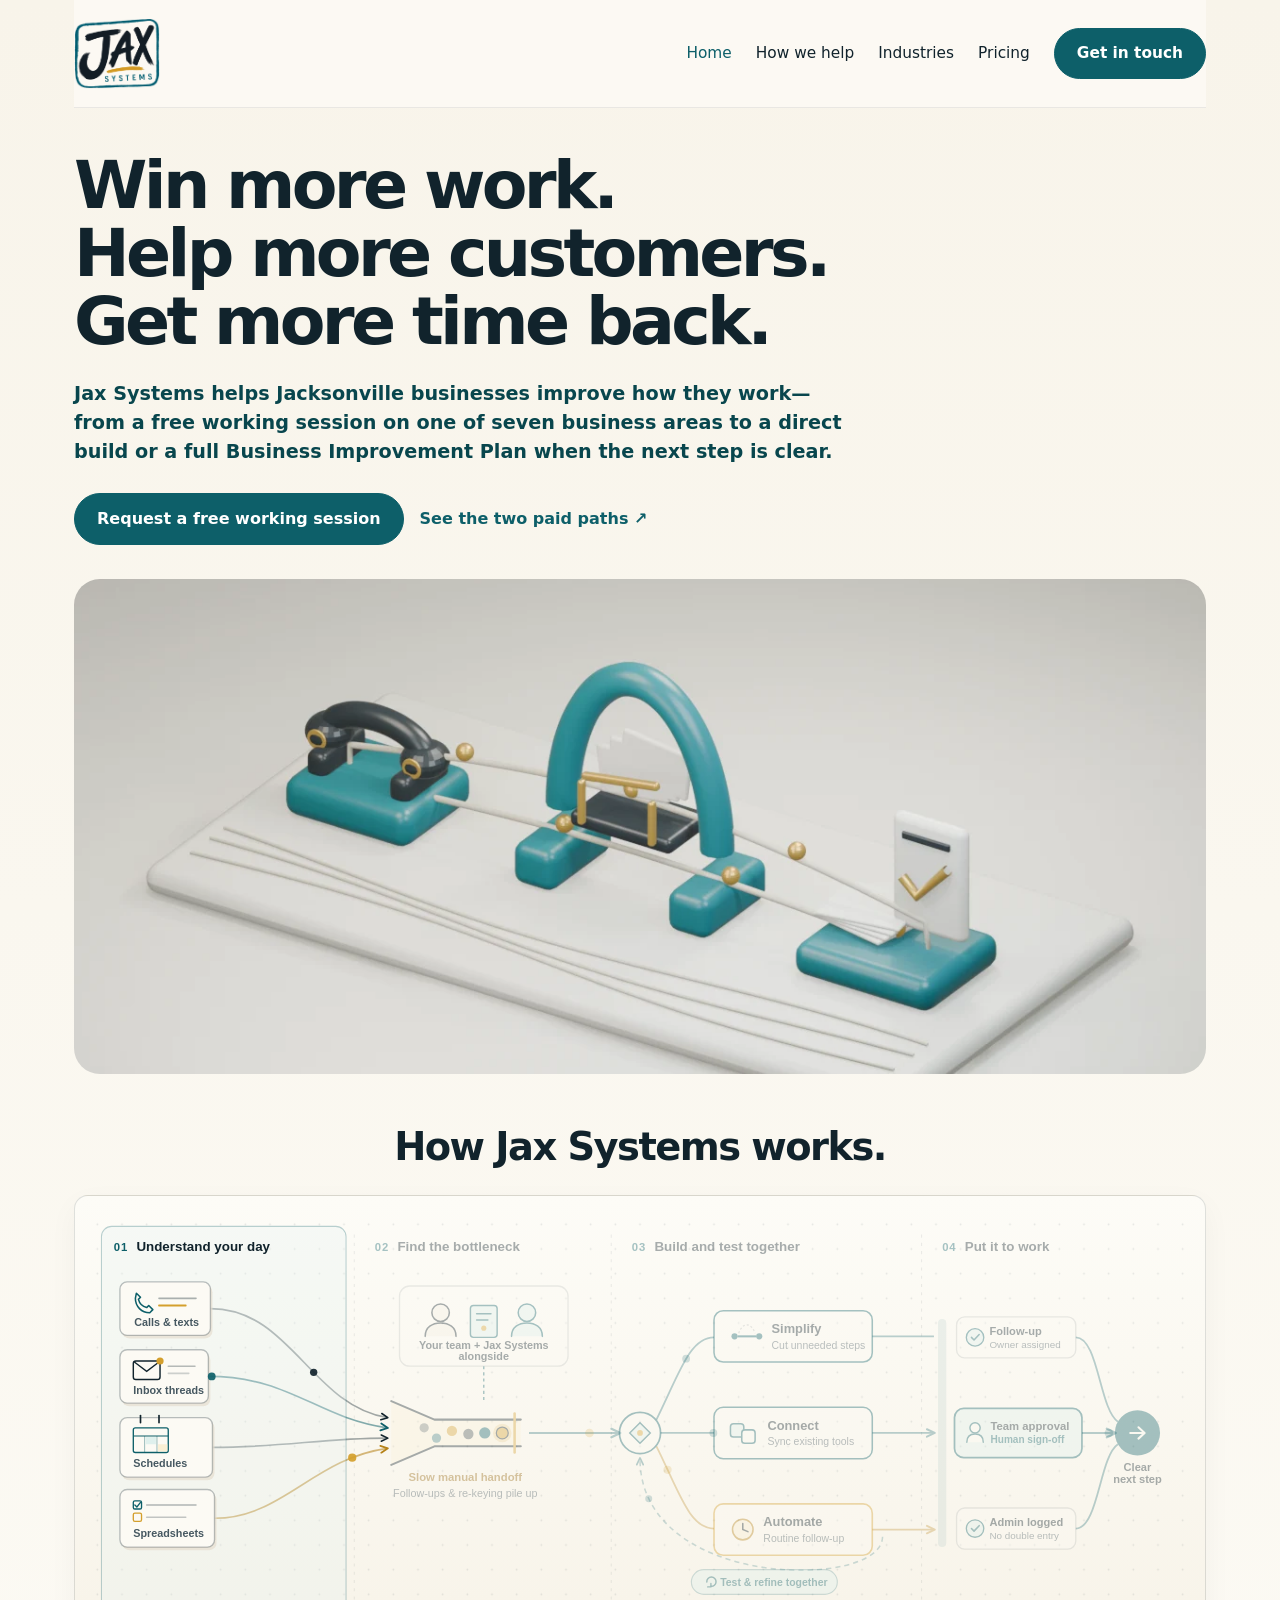
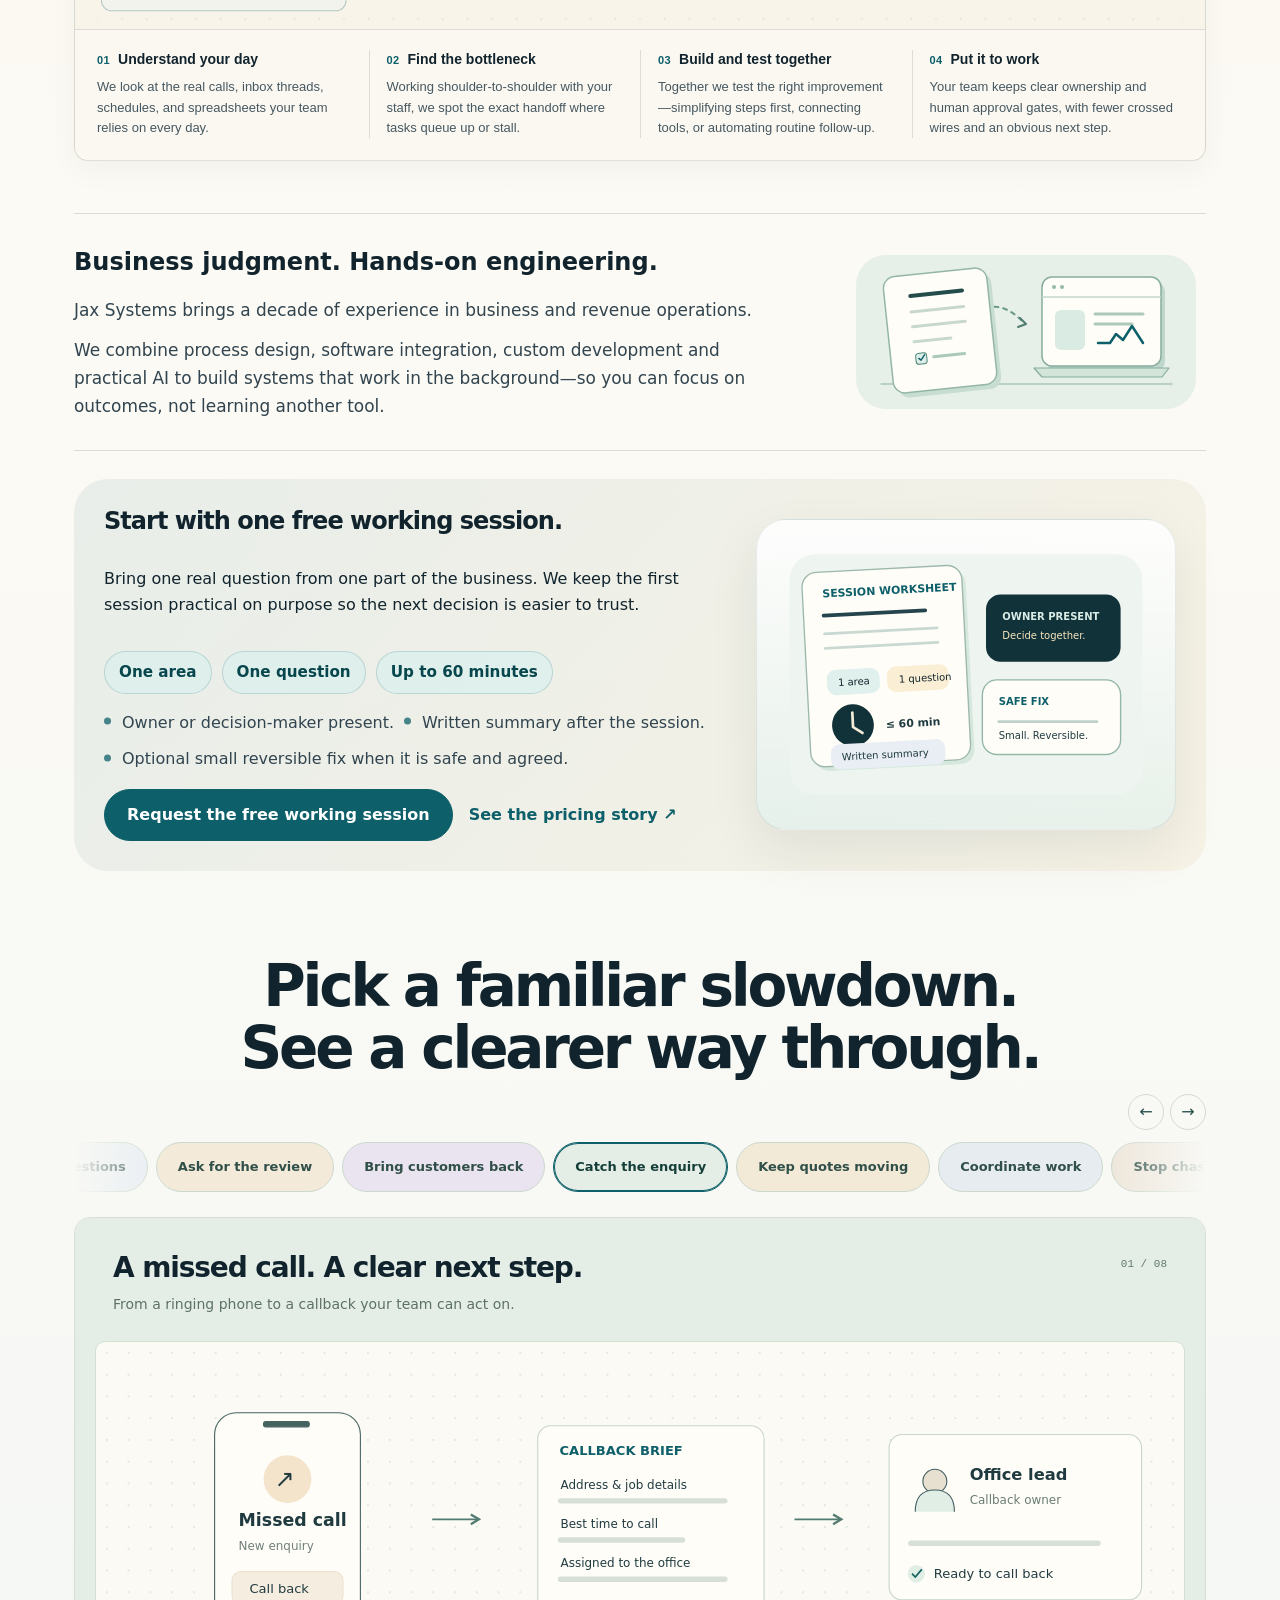
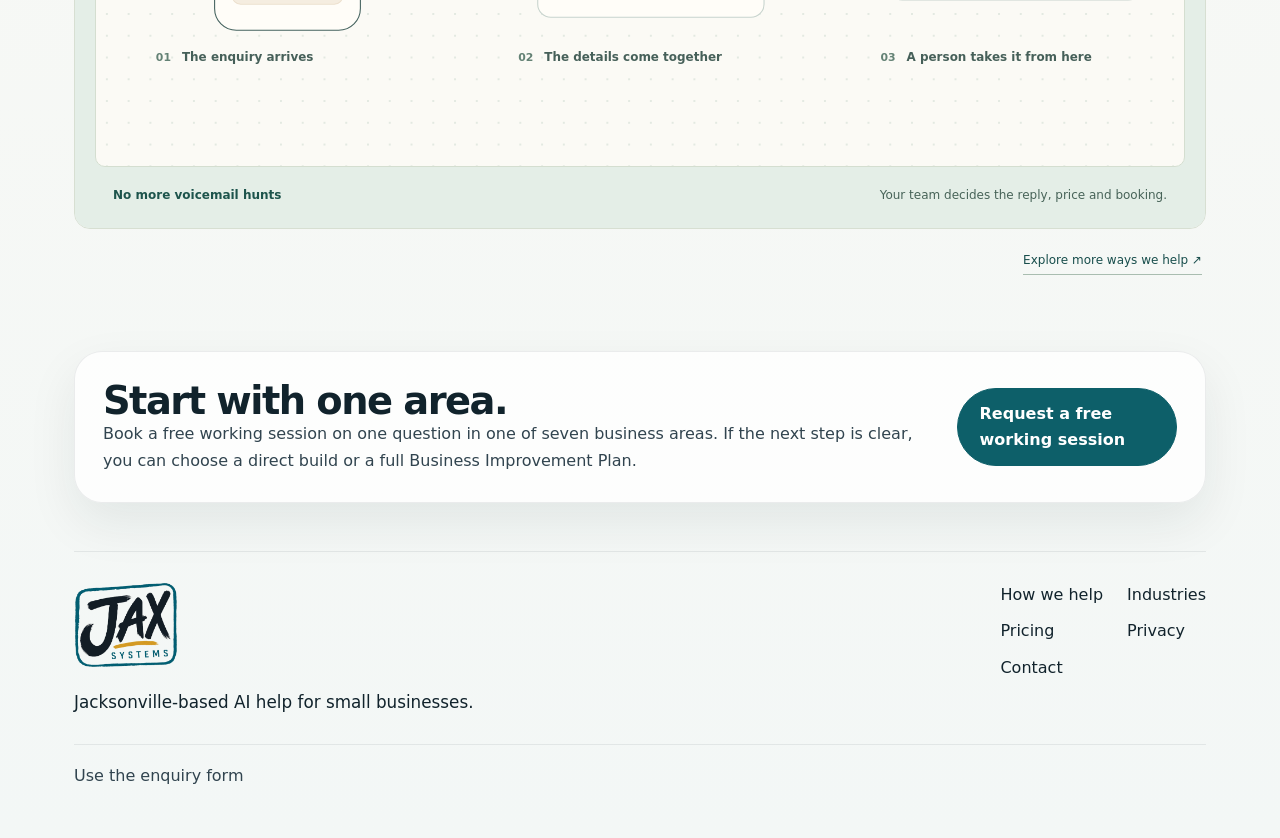
==== commit f9a74d52: "Refine review offer into compact visual session and service flows" ====
--- a/public/index.html
+++ b/public/index.html
@@ -53,9 +53,11 @@
 
           <link rel="stylesheet" href="how-we-help.css?v=1d0e1a8d6a10">
       <link rel="stylesheet" href="workflow-visual-6428c1f98a21.css?v=6428c1f98a21">
-      <script src="how-we-help.js?v=3dbcd0bed602" defer></script>
+      <script src="how-we-help.js?v=5de72b45fc93" defer></script>
       <script src="workflow-visual-7ba2a9654c72.js?v=7ba2a9654c72" defer></script>
 <link rel="stylesheet" href="refinements.css?v=400b3b02f6d1">
+<link rel="stylesheet" href="offer-experience.css?v=11b3644ae089">
+<script src="offer-experience.js?v=d8c7cbd89c54" defer></script>
 </head>
     <body class="home-page">
       <a class="skip-link" href="#main">Skip to content</a>
@@ -71,7 +73,6 @@
 <a href="ways-we-help.html">How we help</a>
 <a href="how-we-help.html">Industries</a>
 <a href="pricing.html">Pricing</a>
-<a href="free-working-session.html">Free session</a>
 <a class="pill" href="contact.html#contact-form">Get in touch</a>
           </nav>
         </header>
@@ -84,7 +85,7 @@
       <h1 aria-label="Win more work. Help more customers. Get more time back."><span>Win more work.</span> <span>Help more customers.</span> <span>Get more time back.</span></h1>
       <p class="hero-subheading">Jax Systems helps Jacksonville businesses improve how they work—from a free working session on one of seven business areas to a direct build or a full Business Improvement Plan when the next step is clear.</p>
       <div class="hero-actions">
-        <a class="pill" href="free-working-session.html">Request a free working session</a>
+        <a class="pill" href="contact.html#contact-form">Request a free working session</a>
         <a class="text-link" href="pricing.html#pricing-story">See the two paid paths ↗</a>
       </div>
     </div>
@@ -626,28 +627,57 @@
 </section>
 
 
-<section class="section accent-section" id="free-session-preview" aria-labelledby="free-session-preview-heading">
-  <div class="stack-md section-heading">
-    <h2 id="free-session-preview-heading">Start with one free working session.</h2>
-    <p>Bring one real question from one part of the business. We keep the session practical: one area, one question, up to 60 minutes, with the owner or decision-maker present. You leave with a short written summary and, when it is safe and agreed, one small reversible fix made together in your own tools.</p>
-  </div>
-  <div class="card-grid three-up">
-    <article class="card stack-md"><h3>Offer</h3><p>Clarify what to sell, what to stop customising, and where margin disappears.</p><p class="small-note">Example: tighten how a service package is quoted so the owner is not rewriting the same scope every week.</p></article>
-    <article class="card stack-md"><h3>Marketing</h3><p>See where enquiries come from and where the first reply slows down.</p><p class="small-note">Example: route website forms, texts, or inbox leads so the next step is visible the same day.</p></article>
-    <article class="card stack-md"><h3>Sales</h3><p>Keep quotes, follow-up, and approvals from going quiet.</p><p class="small-note">Example: make estimate status obvious so warm jobs do not disappear into callbacks and notes.</p></article>
-    <article class="card stack-md"><h3>Delivery and customer experience</h3><p>Reduce missed updates, unclear handoffs, and repeated customer questions.</p><p class="small-note">Example: give the crew, office, and customer the same next-step view before the day starts.</p></article>
-    <article class="card stack-md"><h3>Retention</h3><p>Bring customers back without turning follow-up into another admin job.</p><p class="small-note">Example: ask for the review or schedule the maintenance reminder after the work is confirmed complete.</p></article>
-    <article class="card stack-md"><h3>Operations and people</h3><p>Make queues, ownership, and exceptions easier for humans to manage.</p><p class="small-note">Example: stop double entry between calls, calendars, spreadsheets, and the tool the team already uses.</p></article>
-    <article class="card stack-md"><h3>Finance</h3><p>Shorten the gap between finished work, invoicing, and cash collected.</p><p class="small-note">Example: surface what is ready to bill and what is still waiting on one missing approval or document.</p></article>
-  </div>
-  <div class="callout soft-callout">
-    <div class="stack-md">
-      <h2>Useful first, paid second.</h2>
-      <p>If the next improvement is clear, you can go straight to a scoped $2,499 build. If it is not, the optional $999 Business Improvement Plan reviews all seven areas and credits the full $999 toward that first build.</p>
+<section class="section accent-section" id="free-session-invitation" aria-labelledby="free-session-preview-heading">
+  <div class="session-invitation">
+    <div class="session-invitation-copy">
+      <h2 id="free-session-preview-heading">Start with one free working session.</h2>
+      <p>Bring one real question from one part of the business. We keep the first session practical on purpose so the next decision is easier to trust.</p>
+      <div class="session-term-row" aria-label="Free working session terms">
+        <span class="session-pill">One area</span>
+        <span class="session-pill">One question</span>
+        <span class="session-pill">Up to 60 minutes</span>
+      </div>
+      <ul class="session-summary-list">
+        <li>Owner or decision-maker present.</li>
+        <li>Written summary after the session.</li>
+        <li>Optional small reversible fix when it is safe and agreed.</li>
+      </ul>
+      <div class="hero-actions">
+        <a class="pill" href="contact.html#contact-form">Request the free working session</a>
+        <a class="text-link" href="pricing.html">See the pricing story ↗</a>
+      </div>
     </div>
-    <div class="section-cta">
-      <a class="pill" href="free-working-session.html">See what the free session includes</a>
-      <a class="pill secondary" href="pricing.html">See the pricing story</a>
+    <div class="session-worksheet-visual" aria-hidden="true">
+      <svg viewBox="0 0 420 300">
+        <rect x="16" y="18" width="388" height="264" rx="28" fill="#eef5f1"/>
+        <g transform="translate(34 34) rotate(-3 86 100)">
+          <rect x="4" y="5" width="176" height="214" rx="16" fill="#d6e8de"/>
+          <rect x="0" y="0" width="176" height="214" rx="16" fill="#fffdf8" stroke="#9eb8ac" stroke-width="1.5"/>
+          <text x="22" y="28" font-size="12" fill="#0d5f69" font-weight="800">SESSION WORKSHEET</text>
+          <path d="M22 48h112" stroke="#24454d" stroke-width="4" stroke-linecap="round"/>
+          <path d="M22 68h124M22 84h124" stroke="#cad8d2" stroke-width="3" stroke-linecap="round"/>
+          <rect x="22" y="108" width="58" height="28" rx="10" fill="#dff0ed"/>
+          <text x="34" y="126" font-size="11" fill="#11232c">1 area</text>
+          <rect x="88" y="108" width="68" height="28" rx="10" fill="#faefd4"/>
+          <text x="101" y="126" font-size="11" fill="#11232c">1 question</text>
+          <circle cx="48" cy="170" r="23" fill="#113238"/>
+          <path d="M48 156v16l10 7" fill="none" stroke="#f3ecd9" stroke-width="3" stroke-linecap="round"/>
+          <text x="84" y="175" font-size="12" fill="#203b40" font-weight="700">≤ 60 min</text>
+          <rect x="22" y="190" width="126" height="28" rx="10" fill="#e8eef3"/>
+          <text x="34" y="208" font-size="11" fill="#203b40">Written summary</text>
+        </g>
+        <g transform="translate(232 62)">
+          <rect x="0" y="0" width="148" height="74" rx="16" fill="#113238"/>
+          <text x="18" y="28" font-size="11" fill="#d9ece6" font-weight="700">OWNER PRESENT</text>
+          <text x="18" y="49" font-size="11" fill="#f7e6bf">Decide together.</text>
+        </g>
+        <g transform="translate(228 156)">
+          <rect x="0" y="0" width="152" height="82" rx="16" fill="#fffdf8" stroke="#93b6a7" stroke-width="1.5"/>
+          <text x="18" y="28" font-size="11" fill="#0d5f69" font-weight="800">SAFE FIX</text>
+          <path d="M18 46h108" stroke="#bfd2c9" stroke-width="3" stroke-linecap="round"/>
+          <text x="18" y="65" font-size="11" fill="#203b40">Small. Reversible.</text>
+        </g>
+      </svg>
     </div>
   </div>
 </section>
@@ -676,7 +706,7 @@
 </a>
           <p class="footer-blurb">Jacksonville-based AI help for small businesses.</p>
         </div>
-        <nav class="footer-links" aria-label="Footer navigation"><a href="ways-we-help.html">How we help</a><a href="how-we-help.html">Industries</a><a href="free-working-session.html">Free session</a><a href="pricing.html">Pricing</a><a href="privacy.html">Privacy</a><a href="contact.html">Contact</a></nav>
+        <nav class="footer-links" aria-label="Footer navigation"><a href="ways-we-help.html">How we help</a><a href="how-we-help.html">Industries</a><a href="pricing.html">Pricing</a><a href="privacy.html">Privacy</a><a href="contact.html">Contact</a></nav>
       </div>
       <div class="footer-bar">
         <a href="contact.html#contact-form">Use the enquiry form</a>
--- a/public/offer-experience.css
+++ b/public/offer-experience.css
@@ -0,0 +1,395 @@
+/* Visual offer refinements for the homepage invitation, seven-area selector, and contact lead. */
+
+.session-invitation {
+  display: grid;
+  grid-template-columns: minmax(0, 1.05fr) minmax(280px, 420px);
+  gap: 28px;
+  align-items: center;
+}
+
+.session-invitation-copy {
+  display: grid;
+  gap: 16px;
+}
+
+.session-invitation-copy h2,
+.session-contact-shell h2,
+.area-stage-panel h3 {
+  margin: 0;
+  letter-spacing: -0.04em;
+  line-height: 1.05;
+}
+
+.session-kicker,
+.area-selector-note {
+  margin: 0;
+  color: var(--teal);
+  font-size: 0.8rem;
+  font-weight: 800;
+  letter-spacing: 0.08em;
+  text-transform: uppercase;
+}
+
+.session-term-row,
+.contact-session-points,
+.session-summary-list {
+  display: flex;
+  flex-wrap: wrap;
+  gap: 10px;
+}
+
+.session-pill,
+.summary-pill {
+  display: inline-flex;
+  align-items: center;
+  min-height: 36px;
+  padding: 8px 14px;
+  border-radius: 999px;
+  background: rgba(223, 240, 237, 0.95);
+  border: 1px solid rgba(13, 95, 105, 0.18);
+  color: var(--teal-deep);
+  font-size: 0.95rem;
+  font-weight: 700;
+}
+
+.session-summary-list {
+  list-style: none;
+  padding: 0;
+  margin: 0;
+}
+
+.session-summary-list li {
+  position: relative;
+  padding-left: 18px;
+  color: var(--ink-soft);
+}
+
+.session-summary-list li::before {
+  content: '';
+  position: absolute;
+  left: 0;
+  top: 0.72em;
+  width: 7px;
+  height: 7px;
+  border-radius: 999px;
+  background: rgba(13, 95, 105, 0.75);
+  transform: translateY(-50%);
+}
+
+.session-worksheet-visual,
+.contact-session-visual,
+.area-art-frame {
+  position: relative;
+  border-radius: 30px;
+  border: 1px solid rgba(17, 35, 44, 0.08);
+  background: linear-gradient(180deg, rgba(255,255,255,0.88), rgba(223,240,237,0.62));
+  box-shadow: var(--shadow);
+}
+
+.session-worksheet-visual {
+  padding: 18px;
+}
+
+.session-worksheet-visual svg,
+.contact-session-visual svg,
+.area-art-frame svg {
+  width: 100%;
+  height: auto;
+}
+
+.session-support-card {
+  padding: 18px 20px;
+  border-radius: 24px;
+  border: 1px solid rgba(17,35,44,0.08);
+  background: rgba(255,255,255,0.74);
+}
+
+.session-support-card p,
+.area-stage-panel p,
+.area-stage-panel dd,
+.session-contact-shell p,
+.session-contact-shell li {
+  color: var(--ink-soft);
+}
+
+#seven-area-selector {
+  display: grid;
+  gap: 22px;
+}
+
+.area-selector-layout {
+  display: grid;
+  grid-template-columns: minmax(220px, 260px) minmax(0, 1fr);
+  gap: 24px;
+  align-items: start;
+}
+
+.area-trigger-list {
+  display: grid;
+  gap: 10px;
+}
+
+.area-trigger {
+  width: 100%;
+  text-align: left;
+  border: 1px solid rgba(17,35,44,0.1);
+  border-radius: 18px;
+  padding: 14px 16px;
+  background: rgba(255,255,255,0.72);
+  color: var(--ink);
+  transition: transform 0.16s ease, border-color 0.16s ease, background 0.16s ease, box-shadow 0.16s ease;
+}
+
+.area-trigger strong,
+.area-trigger span {
+  display: block;
+}
+
+.area-trigger strong {
+  font-size: 1rem;
+  letter-spacing: -0.02em;
+}
+
+.area-trigger span {
+  margin-top: 6px;
+  font-size: 0.9rem;
+  color: var(--ink-soft);
+}
+
+.area-trigger:hover,
+.area-trigger[aria-selected='true'] {
+  transform: translateY(-1px);
+  border-color: rgba(13,95,105,0.3);
+  background: rgba(223,240,237,0.88);
+  box-shadow: 0 12px 28px rgba(17,35,44,0.08);
+}
+
+#area-visual-stage {
+  min-width: 0;
+}
+
+.area-stage-panel {
+  display: none;
+  grid-template-columns: minmax(0, 1.05fr) minmax(280px, 0.95fr);
+  gap: 24px;
+  align-items: stretch;
+  padding: 26px;
+  border-radius: 30px;
+  border: 1px solid rgba(17,35,44,0.08);
+  background: rgba(255,255,255,0.76);
+  box-shadow: var(--shadow);
+}
+
+.area-stage-panel.is-active {
+  display: grid;
+}
+
+.area-panel-copy {
+  display: grid;
+  gap: 16px;
+}
+
+.area-panel-copy > p:first-of-type {
+  margin: 0;
+  font-size: 1.03rem;
+}
+
+.area-problem-fix {
+  margin: 0;
+  display: grid;
+  gap: 14px;
+}
+
+.area-problem-fix div {
+  padding: 14px 16px;
+  border-radius: 18px;
+  background: rgba(244, 239, 228, 0.78);
+  border: 1px solid rgba(17,35,44,0.06);
+}
+
+.area-problem-fix dt {
+  margin: 0 0 6px;
+  font-size: 0.86rem;
+  font-weight: 800;
+  letter-spacing: 0.05em;
+  text-transform: uppercase;
+  color: var(--teal);
+}
+
+.area-problem-fix dd {
+  margin: 0;
+}
+
+.area-mini-note {
+  margin: 0;
+  padding: 12px 14px;
+  border-left: 3px solid rgba(13,95,105,0.5);
+  background: rgba(223,240,237,0.5);
+  border-radius: 0 16px 16px 0;
+}
+
+.area-art-frame {
+  display: grid;
+  align-items: center;
+  padding: 18px;
+  min-height: 320px;
+}
+
+.area-link-row {
+  display: flex;
+  flex-wrap: wrap;
+  gap: 14px;
+  align-items: center;
+}
+
+#session-lead {
+  padding: 0;
+}
+
+.session-contact-shell {
+  display: grid;
+  grid-template-columns: minmax(0, 1.05fr) minmax(280px, 0.95fr);
+  gap: 24px;
+  align-items: center;
+  padding: 24px;
+  border-radius: 30px;
+  border: 1px solid rgba(17,35,44,0.08);
+  background: rgba(255,255,255,0.76);
+  box-shadow: var(--shadow);
+}
+
+.session-contact-copy {
+  display: grid;
+  gap: 16px;
+}
+
+.contact-session-points {
+  list-style: none;
+  padding: 0;
+  margin: 0;
+}
+
+.contact-session-points li {
+  min-height: 40px;
+  padding: 9px 14px;
+  border-radius: 999px;
+  background: rgba(244,239,228,0.82);
+  border: 1px solid rgba(17,35,44,0.06);
+  font-weight: 650;
+}
+
+.contact-layout.contact-layout--offer {
+  grid-template-columns: minmax(0, 1.1fr) minmax(280px, 0.9fr);
+  align-items: start;
+}
+
+.contact-side.contact-side--offer {
+  background: linear-gradient(180deg, rgba(223,240,237,0.62), rgba(255,255,255,0.86));
+}
+
+.contact-note-list {
+  list-style: none;
+  padding: 0;
+  margin: 0;
+  display: grid;
+  gap: 10px;
+}
+
+.contact-note-list li {
+  padding: 12px 14px;
+  border-radius: 16px;
+  background: rgba(255,255,255,0.74);
+  border: 1px solid rgba(17,35,44,0.06);
+}
+
+.offer-link-inline {
+  display: inline-flex;
+  align-items: center;
+  gap: 8px;
+  font-weight: 700;
+  color: var(--teal);
+}
+
+@media (max-width: 980px) {
+  .session-invitation,
+  .area-stage-panel,
+  .session-contact-shell,
+  .contact-layout.contact-layout--offer,
+  .area-selector-layout {
+    grid-template-columns: 1fr;
+  }
+
+  .area-art-frame,
+  .session-worksheet-visual,
+  .contact-session-visual {
+    max-width: 100%;
+  }
+}
+
+@media (max-width: 760px) {
+  .session-invitation,
+  .session-contact-shell,
+  .area-stage-panel {
+    gap: 18px;
+  }
+
+  .session-contact-shell,
+  .area-stage-panel,
+  .session-worksheet-visual,
+  .contact-session-visual,
+  .area-art-frame {
+    padding: 18px;
+    border-radius: 24px;
+  }
+
+  .area-trigger {
+    padding: 12px 14px;
+  }
+
+  .session-pill,
+  .summary-pill,
+  .contact-session-points li {
+    font-size: 0.9rem;
+  }
+}
+
+/* Keep the work artifacts, not nested prose, in the foreground. */
+.area-selector-layout { grid-template-columns: 1fr; gap: 20px; }
+.area-trigger-list { display: flex; gap: 8px; overflow-x: auto; padding: 4px 2px 12px; }
+.area-trigger { flex: 1 0 auto; width: auto; border-radius: 999px; padding: 12px 17px; box-shadow: none; }
+.area-trigger span { display: none; }
+.area-trigger strong { font-size: .92rem; }
+.area-stage-panel { grid-template-columns: minmax(0,.85fr) minmax(0,1.3fr); padding: 28px; align-items: center; gap: 28px; box-shadow: none; }
+.area-panel-copy h3 { font-size: clamp(1.7rem,2.8vw,2.6rem); }
+.area-art-frame { border: 0; box-shadow: none; min-height: 360px; padding: 8px; background: #e7efe8; }
+.area-art-frame svg { display: block; }
+.area-problem-fix div { padding: 0; border: 0; background: none; }
+.area-problem-fix dd { font-size: .98rem; line-height: 1.55; }
+.area-link-row .text-link { display: none; }
+.contact-page #main { display: grid; grid-template-columns: minmax(0,.95fr) minmax(0,1.05fr); gap: 40px; padding-top: 36px; align-items: start; }
+.contact-page #main > .section { padding-top: 0; }
+.contact-page .session-contact-shell { display: block; background: none; border: 0; padding: 0; box-shadow: none; }
+.contact-page .session-contact-copy { gap: 16px; }
+.contact-page .session-contact-copy h1 { font-size: clamp(2.1rem,3.7vw,3.4rem); }
+.contact-page .session-contact-copy p { margin: 0; font-size: 1rem; }
+.contact-page .contact-session-visual { max-width: 360px; margin: 24px 0; box-shadow: none; }
+.contact-page .contact-layout.contact-layout--offer { display: grid; grid-template-columns: 1fr; gap: 18px; }
+.contact-page .contact-note-list { gap: 6px; }
+.contact-page .contact-note-list li { padding: 0; border: 0; background: none; font-size: .85rem; }
+.contact-page .contact-side--offer { padding: 20px; }
+.contact-page .contact-side--offer h2 { font-size: 1.05rem; }
+.contact-page .contact-side--offer p { margin: 8px 0 0; }
+.contact-page .contact-form { gap: 16px; }
+.contact-page .privacy-note { padding: 10px 12px; font-size: .8rem; }
+@media(max-width:760px) {
+ .area-trigger-list { flex-wrap: nowrap; }
+ .area-trigger { min-height: 44px; }
+ .area-stage-panel { grid-template-columns: 1fr; padding: 18px; gap: 22px; }
+ .area-art-frame { grid-row: 1; min-height: 0; padding: 0; }
+ .area-panel-copy { gap: 16px; }
+ .contact-page #main { grid-template-columns: 1fr; padding-top: 24px; gap: 24px; }
+ .contact-page .contact-session-visual { display: none; }
+ .contact-page .session-contact-copy h1 { font-size: 2.1rem; }
+ .contact-page .contact-session-points li { padding: 7px 10px; font-size: .85rem; }
+ .contact-page .session-contact-copy > .text-link { display: none; }
+}
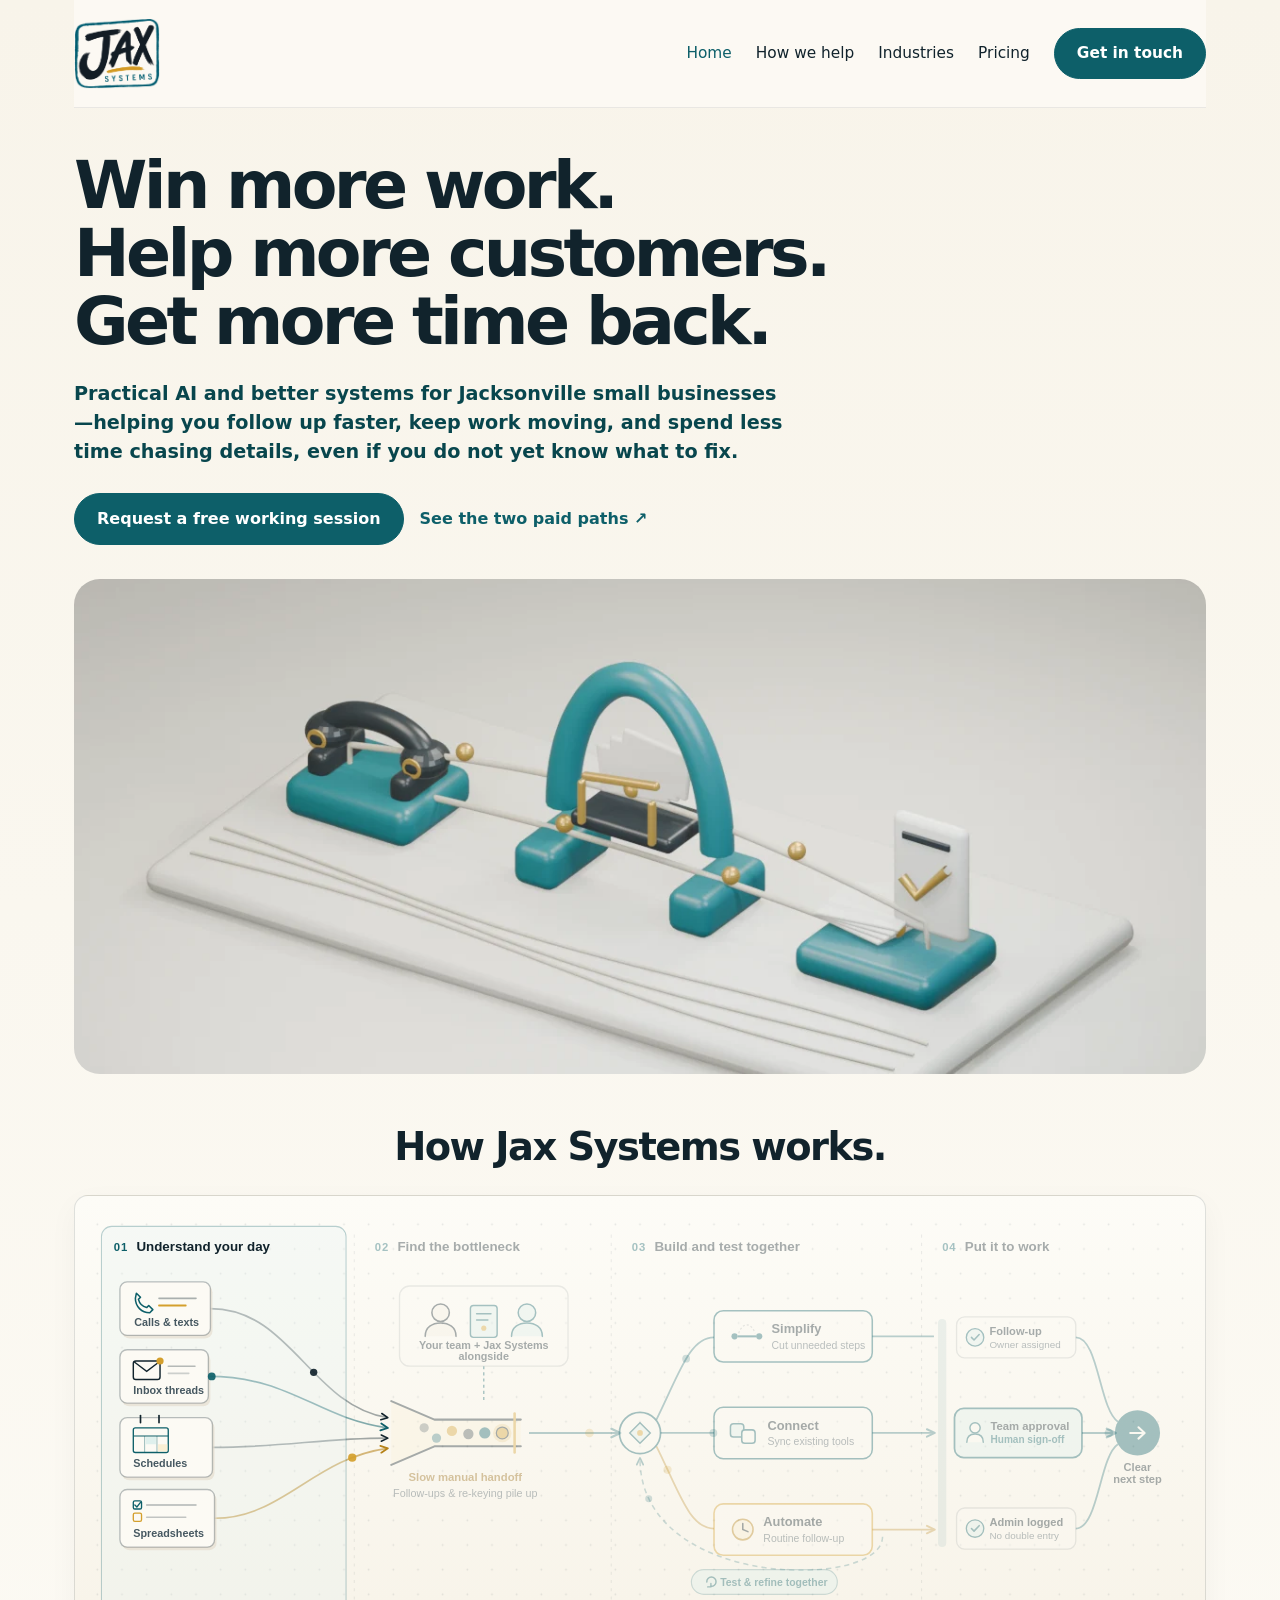
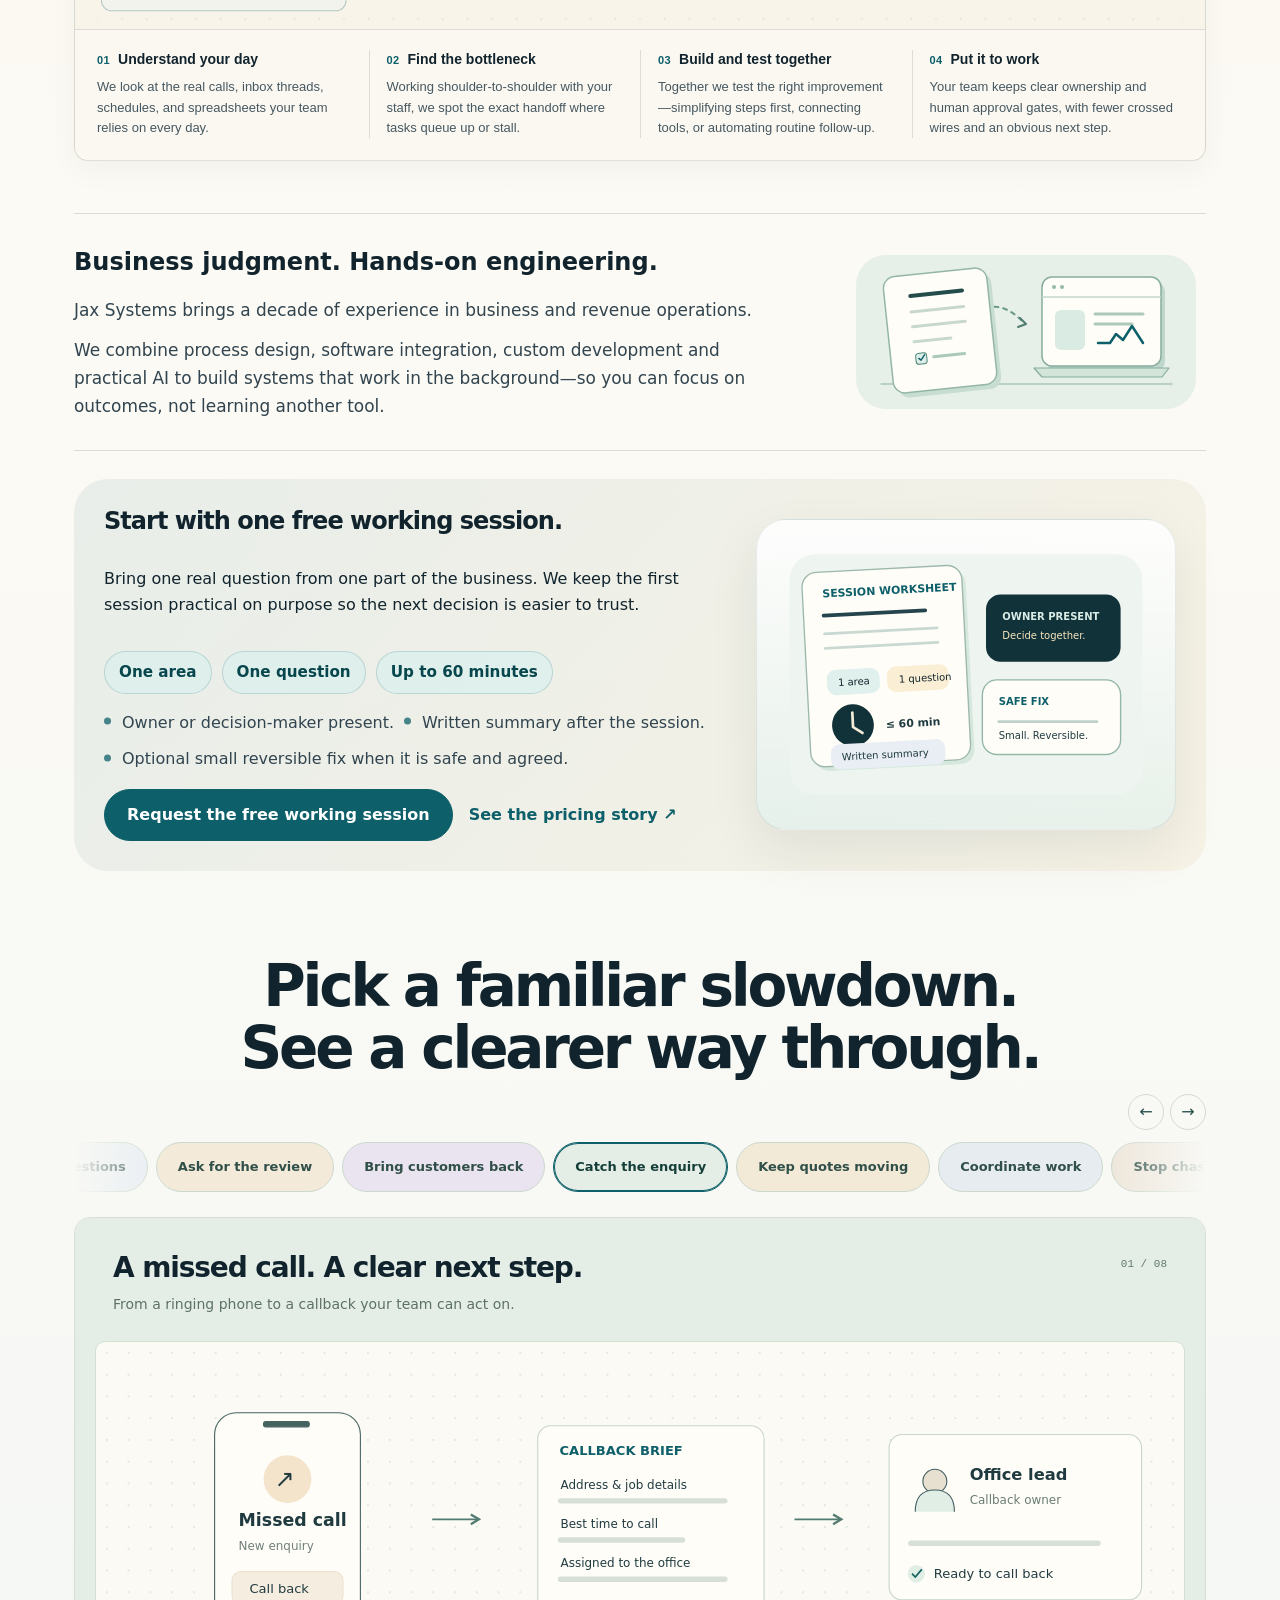
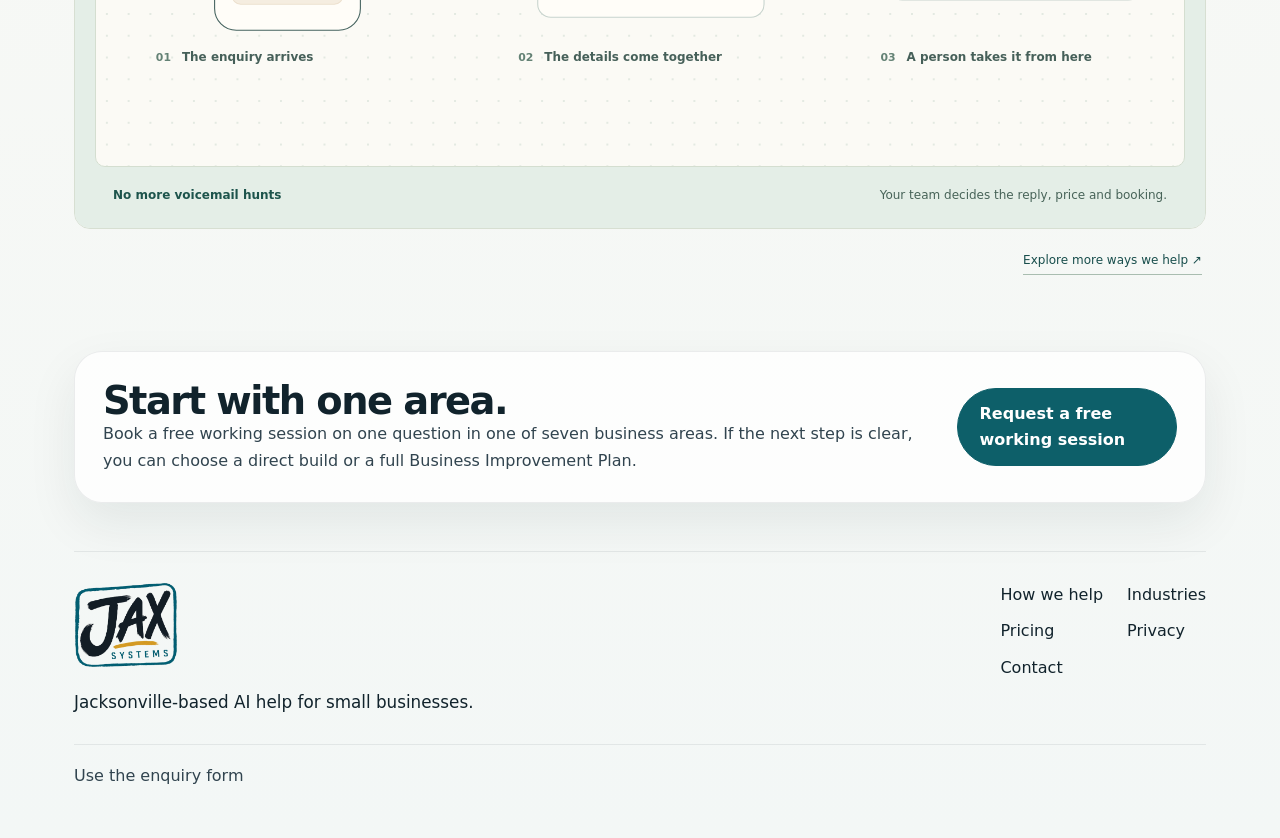
==== commit d77533aa: "Tighten Jax Systems story, macro business system view, and industry discovery" ====
--- a/public/index.html
+++ b/public/index.html
@@ -57,6 +57,7 @@
       <script src="workflow-visual-7ba2a9654c72.js?v=7ba2a9654c72" defer></script>
 <link rel="stylesheet" href="refinements.css?v=400b3b02f6d1">
 <link rel="stylesheet" href="offer-experience.css?v=11b3644ae089">
+<link rel="stylesheet" href="story-offer-refresh.css?v=e0fff17d475c">
 <script src="offer-experience.js?v=d8c7cbd89c54" defer></script>
 </head>
     <body class="home-page">
@@ -83,7 +84,7 @@
     <div class="hero-copy">
 
       <h1 aria-label="Win more work. Help more customers. Get more time back."><span>Win more work.</span> <span>Help more customers.</span> <span>Get more time back.</span></h1>
-      <p class="hero-subheading">Jax Systems helps Jacksonville businesses improve how they work—from a free working session on one of seven business areas to a direct build or a full Business Improvement Plan when the next step is clear.</p>
+      <p class="hero-subheading hero-subheading--tight">Practical AI and better systems for Jacksonville small businesses—helping you follow up faster, keep work moving, and spend less time chasing details, even if you do not yet know what to fix.</p>
       <div class="hero-actions">
         <a class="pill" href="contact.html#contact-form">Request a free working session</a>
         <a class="text-link" href="pricing.html#pricing-story">See the two paid paths ↗</a>
--- a/public/story-offer-refresh.css
+++ b/public/story-offer-refresh.css
@@ -0,0 +1,92 @@
+.hero-subheading--tight {
+  max-width: 30rem;
+}
+
+.hero-support {
+  max-width: 34rem;
+  margin: 0;
+  color: var(--ink-soft);
+}
+
+.sample-summary-card {
+  display: grid;
+  gap: 14px;
+  padding: 18px;
+  border-radius: 22px;
+  border: 1px solid rgba(13, 95, 105, 0.12);
+  background: linear-gradient(180deg, rgba(255, 253, 248, 0.96), rgba(232, 238, 243, 0.88));
+}
+
+.sample-summary-card h3,
+.sample-summary-card h4,
+.sample-summary-card p {
+  margin: 0;
+}
+
+.sample-summary-card h3 {
+  font-size: 1.1rem;
+  letter-spacing: -0.03em;
+}
+
+.sample-summary-note {
+  font-size: 0.92rem;
+  color: var(--ink-soft);
+}
+
+.sample-summary-grid {
+  display: grid;
+  gap: 12px;
+}
+
+.sample-summary-item {
+  display: grid;
+  gap: 6px;
+  padding: 12px 14px;
+  border-radius: 16px;
+  background: rgba(255, 255, 255, 0.78);
+  border: 1px solid rgba(17, 35, 44, 0.08);
+}
+
+.sample-summary-item h4 {
+  font-size: 0.85rem;
+  font-weight: 800;
+  letter-spacing: 0.08em;
+  text-transform: uppercase;
+  color: var(--teal-deep);
+}
+
+.sample-summary-item p {
+  color: var(--ink);
+}
+
+@media (max-width: 900px) {
+  .session-contact-shell,
+  .contact-layout.contact-layout--offer {
+    grid-template-columns: 1fr !important;
+  }
+}
+
+@media (max-width: 760px) {
+  .sample-summary-card {
+    padding: 16px;
+  }
+
+  .workshop-intro .hero-copy h1 {
+    font-size: min(8vw, 3rem);
+    line-height: 1.02;
+  }
+
+  .home-page .workshop-intro .hero-copy h1 span {
+    white-space: normal;
+  }
+
+  .pricing-page .page-hero h1,
+  .contact-page .page-hero h1 {
+    font-size: clamp(2.2rem, 8.4vw, 3rem);
+    line-height: 1.02;
+  }
+
+  .pricing-page .pricing-summary-card h2 {
+    font-size: clamp(1.8rem, 8vw, 2.3rem);
+  }
+}
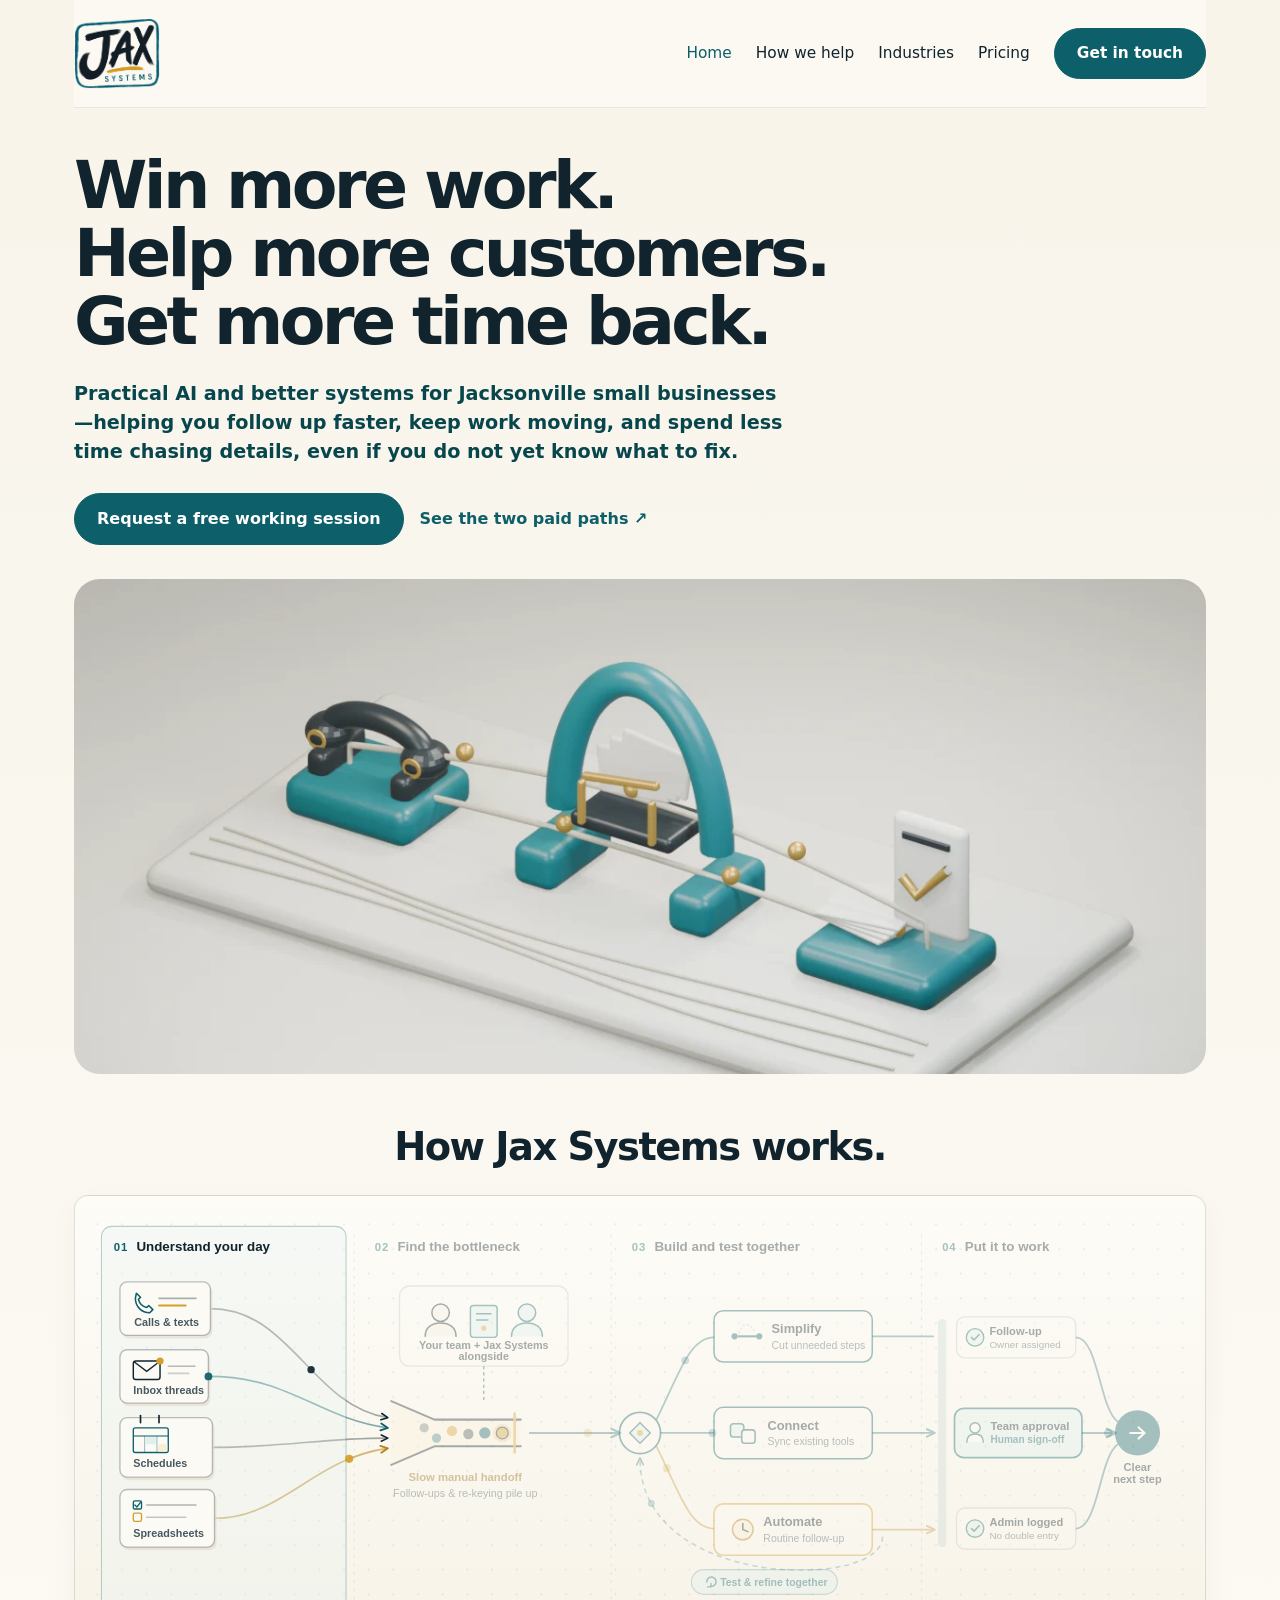
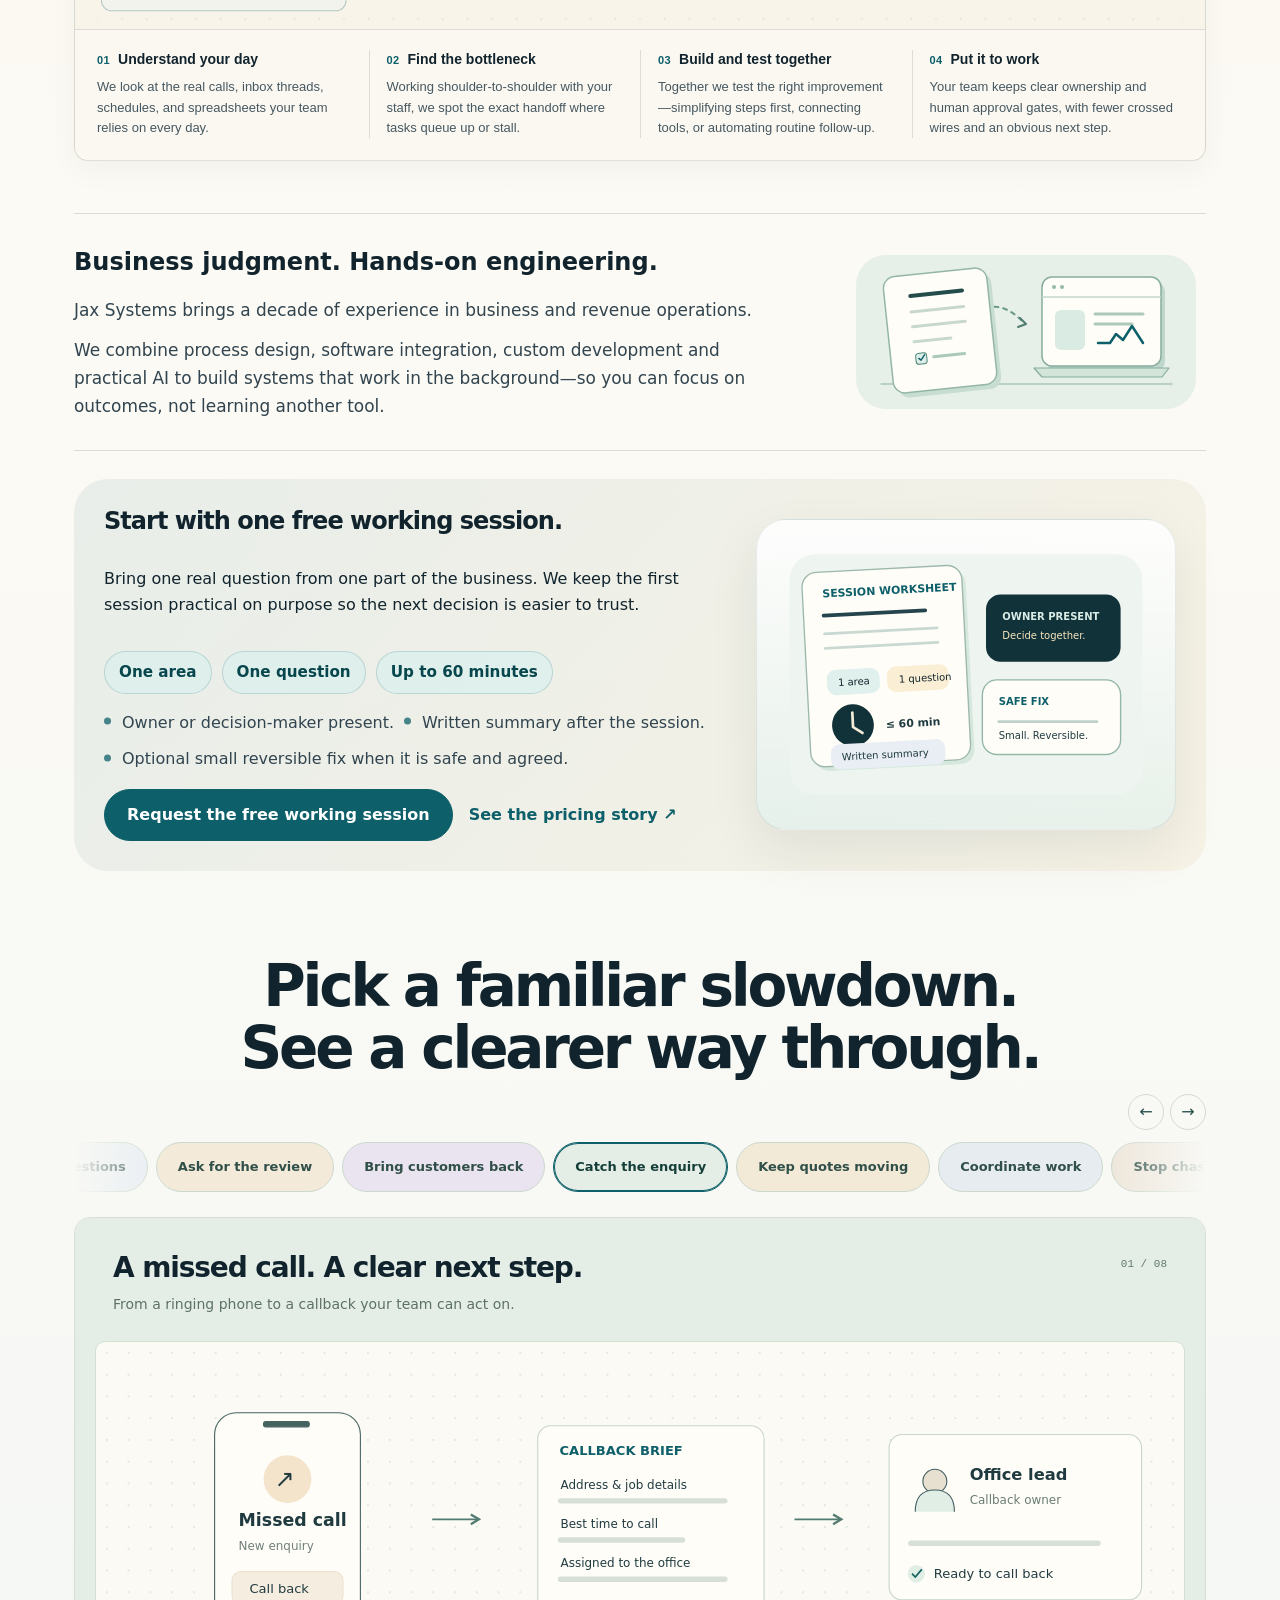
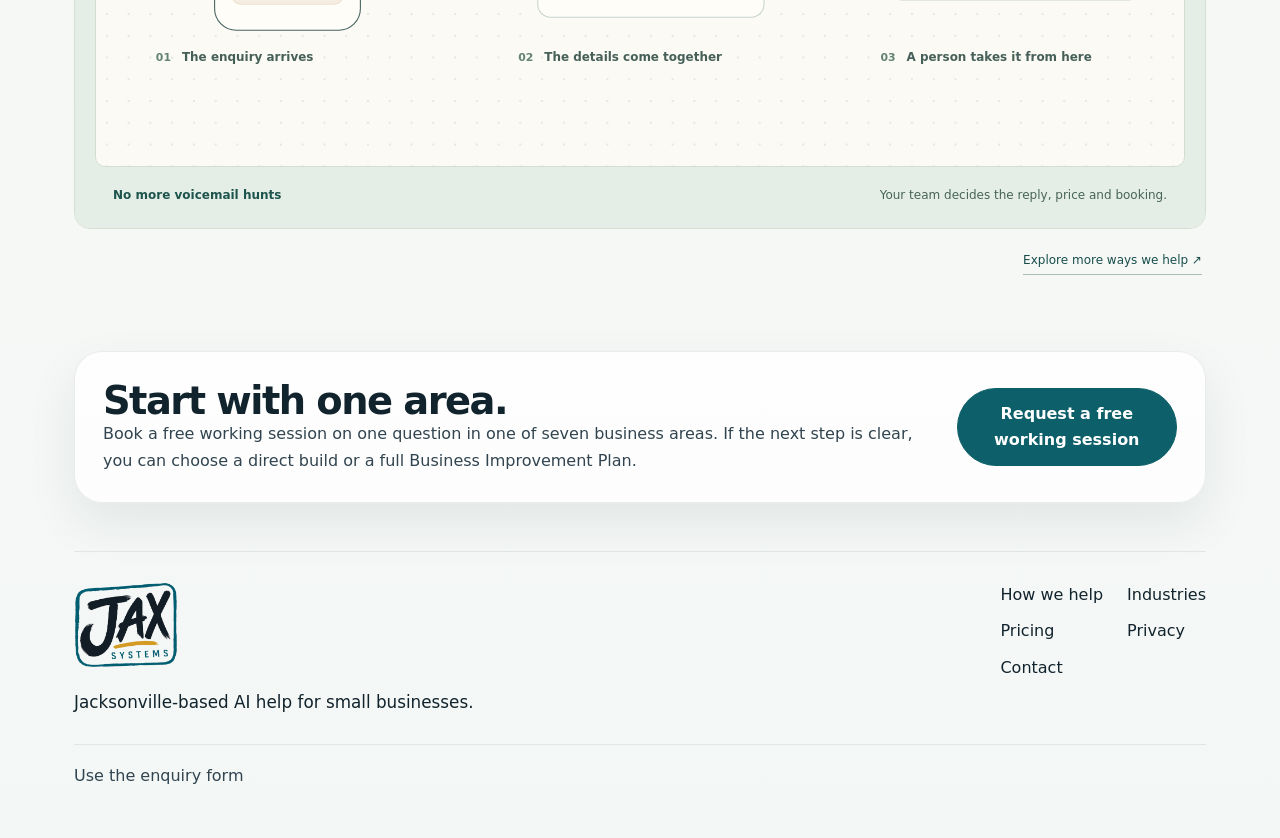
==== commit 173bc6a4: "Center button text throughout site Keep all button and pill labels centered on desktop and mobile, i" ====
--- a/public/index.html
+++ b/public/index.html
@@ -8,7 +8,7 @@
       <meta name="theme-color" content="#0d5f69">
       <meta name="robots" content="index,follow,max-image-preview:large">
       <link rel="canonical" href="https://jaxsystems.ai/">
-      <link rel="stylesheet" href="site.css?v=dcf844166d98">
+      <link rel="stylesheet" href="site.css?v=1221cec09b5b">
       <link rel="stylesheet" href="workshop.css?v=9fbd590884d9">
       <script src="site.js?v=ab345a7f6ab2" defer></script>
       <script src="workshop.js?v=67b5b86dd56a" defer></script>
@@ -51,12 +51,12 @@
   "description": "Jacksonville-based AI help for small businesses, focused on clearer handoffs, faster follow-up, and useful time savings."
 }</script>
 
-          <link rel="stylesheet" href="how-we-help.css?v=1d0e1a8d6a10">
+          <link rel="stylesheet" href="how-we-help.css?v=11f1db61e8ae">
       <link rel="stylesheet" href="workflow-visual-6428c1f98a21.css?v=6428c1f98a21">
       <script src="how-we-help.js?v=5de72b45fc93" defer></script>
       <script src="workflow-visual-7ba2a9654c72.js?v=7ba2a9654c72" defer></script>
 <link rel="stylesheet" href="refinements.css?v=400b3b02f6d1">
-<link rel="stylesheet" href="offer-experience.css?v=11b3644ae089">
+<link rel="stylesheet" href="offer-experience.css?v=77708c6c1566">
 <link rel="stylesheet" href="story-offer-refresh.css?v=e0fff17d475c">
 <script src="offer-experience.js?v=d8c7cbd89c54" defer></script>
 </head>
--- a/public/site.css
+++ b/public/site.css
@@ -31,7 +31,7 @@
 }
 a { color: inherit; text-decoration: none; }
 button, input, textarea { font: inherit; }
-button { color: inherit; cursor: pointer; }
+button { color: inherit; cursor: pointer; text-align: center; }
 img, svg, video { display: block; max-width: 100%; }
 code { font-family: ui-monospace, SFMono-Regular, Menlo, monospace; font-size: 0.95em; }
 .skip-link {
@@ -103,6 +103,7 @@
   display: inline-flex;
   align-items: center;
   justify-content: center;
+  text-align: center;
   gap: 10px;
   min-height: 48px;
   padding: 12px 22px;
--- a/public/how-we-help.css
+++ b/public/how-we-help.css
@@ -14,6 +14,8 @@
   font-weight: inherit;
   display: inline-flex;
   align-items: center;
+  justify-content: center;
+  text-align: center;
   gap: 6px;
 }
 .site-nav .help-toggle:hover,
@@ -141,7 +143,7 @@
     gap: 8px;
   }
   .site-nav .help-toggle {
-    justify-content: space-between;
+    justify-content: center;
     width: 100%;
     padding: 10px 0;
   }
--- a/public/offer-experience.css
+++ b/public/offer-experience.css
@@ -131,7 +131,7 @@
 
 .area-trigger {
   width: 100%;
-  text-align: left;
+  text-align: center;
   border: 1px solid rgba(17,35,44,0.1);
   border-radius: 18px;
   padding: 14px 16px;
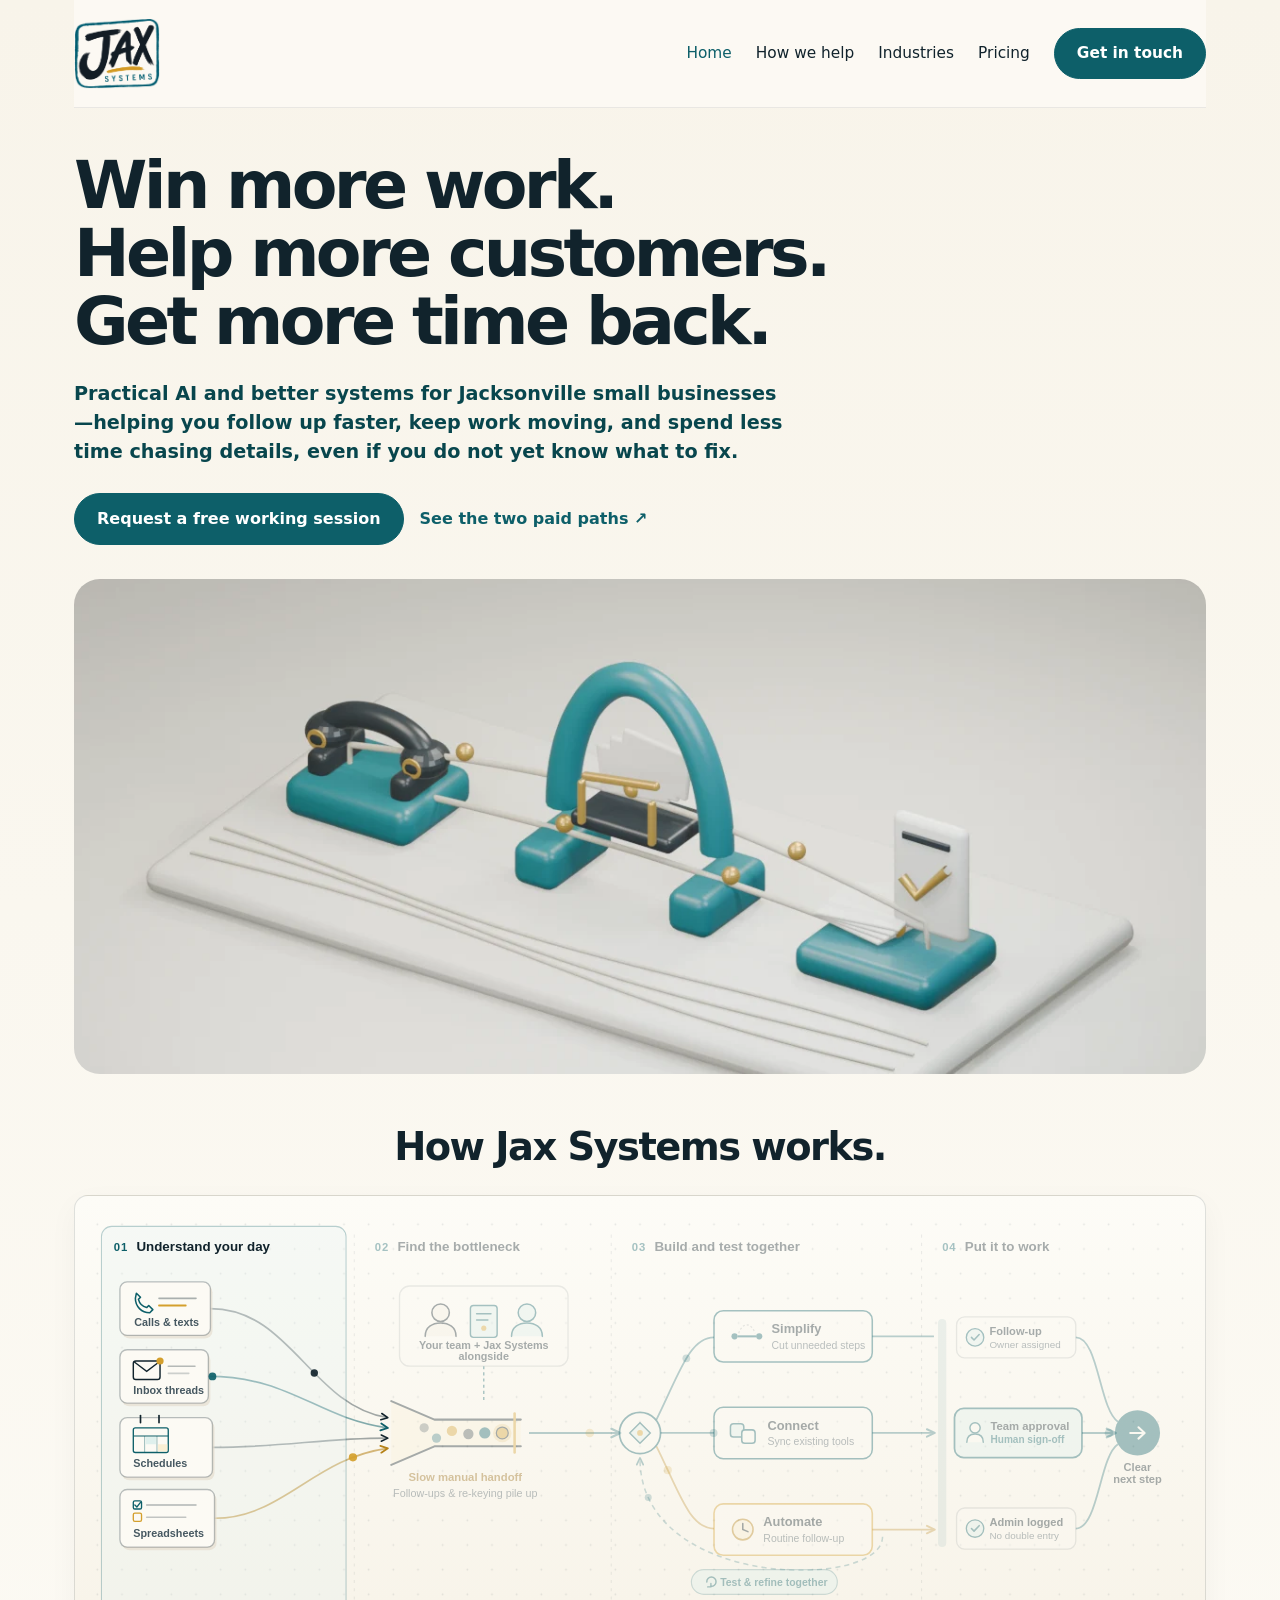
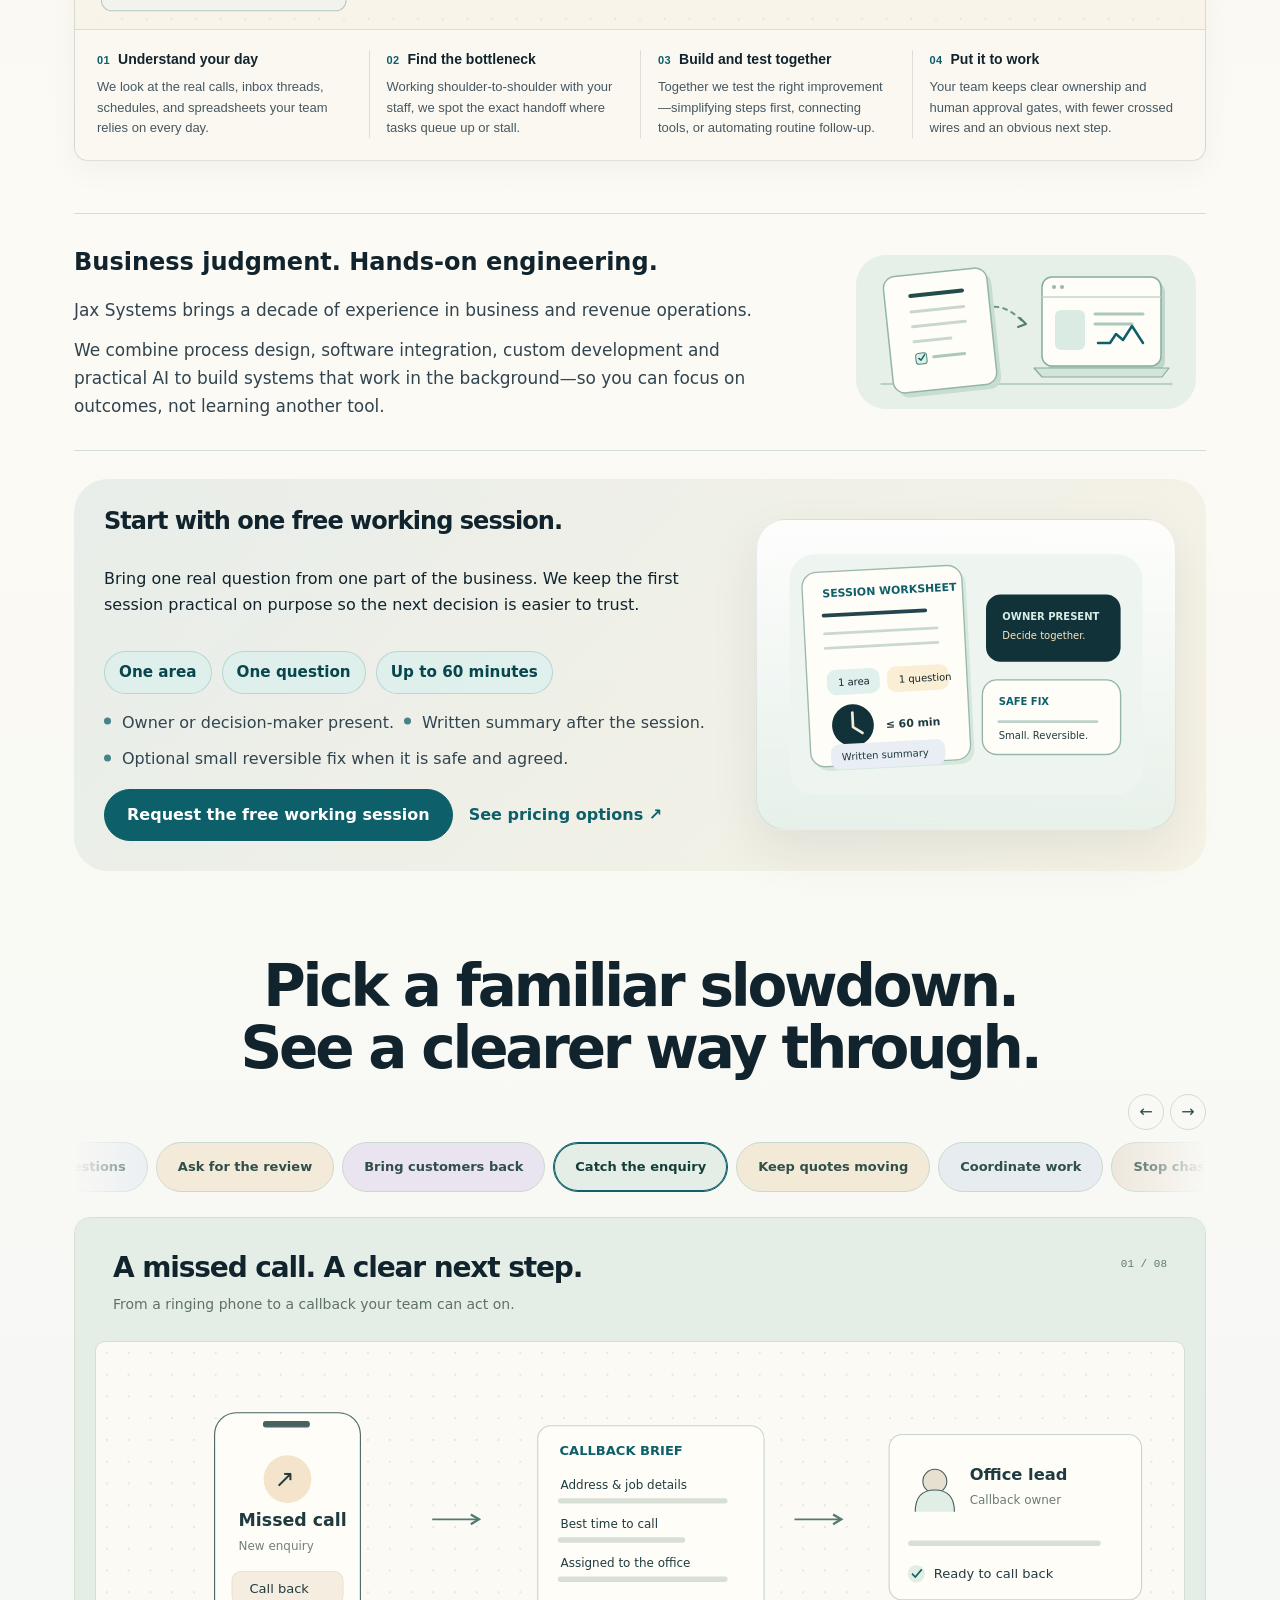
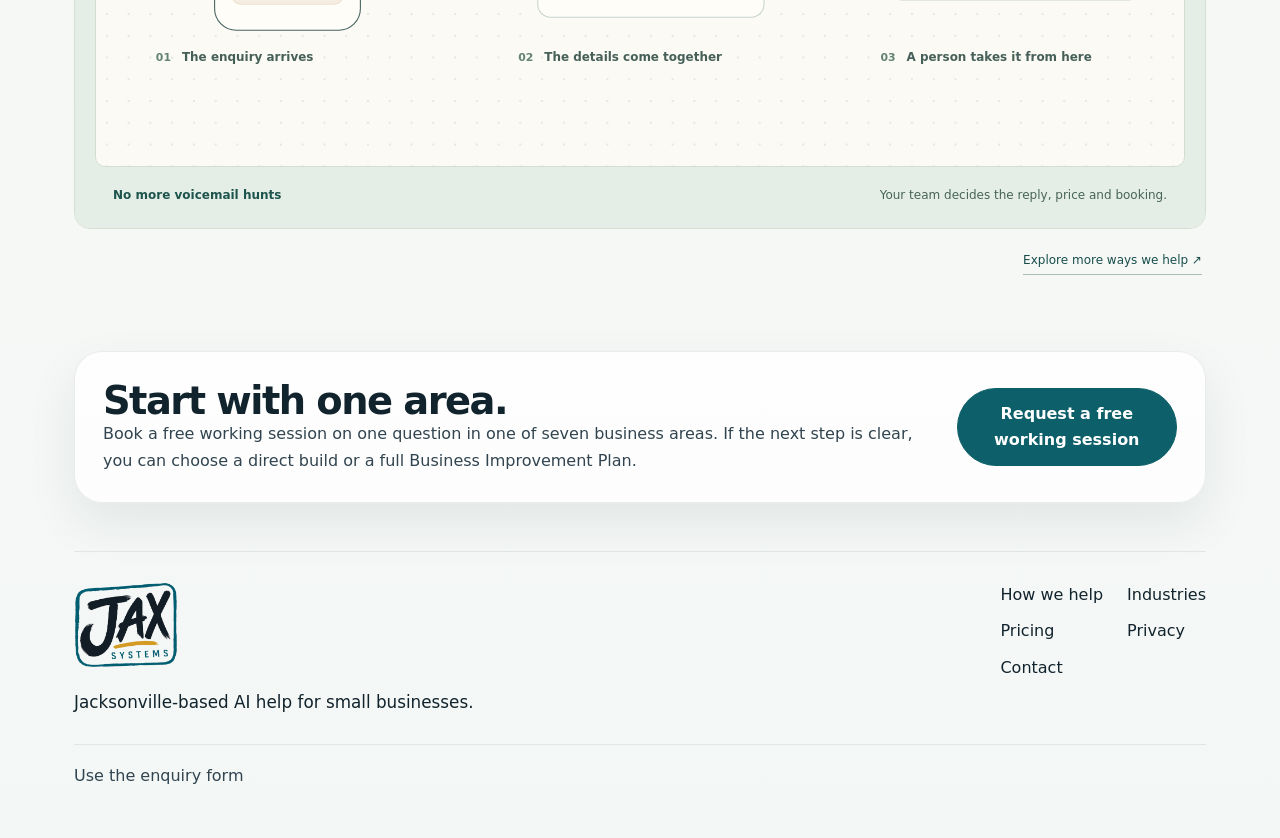
==== commit 778b3206: "Clean up offer copy and restore industry mobile navigation Remove orphaned numbering, stale path lab" ====
--- a/public/index.html
+++ b/public/index.html
@@ -51,9 +51,9 @@
   "description": "Jacksonville-based AI help for small businesses, focused on clearer handoffs, faster follow-up, and useful time savings."
 }</script>
 
-          <link rel="stylesheet" href="how-we-help.css?v=11f1db61e8ae">
+          <link rel="stylesheet" href="how-we-help.css?v=c72fd2441fc3">
       <link rel="stylesheet" href="workflow-visual-6428c1f98a21.css?v=6428c1f98a21">
-      <script src="how-we-help.js?v=5de72b45fc93" defer></script>
+      <script src="how-we-help.js?v=1af843650661" defer></script>
       <script src="workflow-visual-7ba2a9654c72.js?v=7ba2a9654c72" defer></script>
 <link rel="stylesheet" href="refinements.css?v=400b3b02f6d1">
 <link rel="stylesheet" href="offer-experience.css?v=77708c6c1566">
@@ -645,7 +645,7 @@
       </ul>
       <div class="hero-actions">
         <a class="pill" href="contact.html#contact-form">Request the free working session</a>
-        <a class="text-link" href="pricing.html">See the pricing story ↗</a>
+        <a class="text-link" href="pricing.html">See pricing options ↗</a>
       </div>
     </div>
     <div class="session-worksheet-visual" aria-hidden="true">
--- a/public/how-we-help.css
+++ b/public/how-we-help.css
@@ -136,6 +136,18 @@
   }
 }
 @media (max-width: 760px) {
+  body.how-help-page .header-right.site-nav {
+    display: grid;
+    gap: 12px;
+    text-align: center;
+  }
+  body.how-help-page .header-right .header-link {
+    display: flex;
+    justify-content: center;
+  }
+  body.how-help-page .header-right .header-cta {
+    display: inline-flex;
+  }
   #site-nav { max-height: calc(100dvh - 110px); overflow-y: auto; overscroll-behavior: contain; }
   .site-nav .help-menu-wrap {
     width: 100%;
